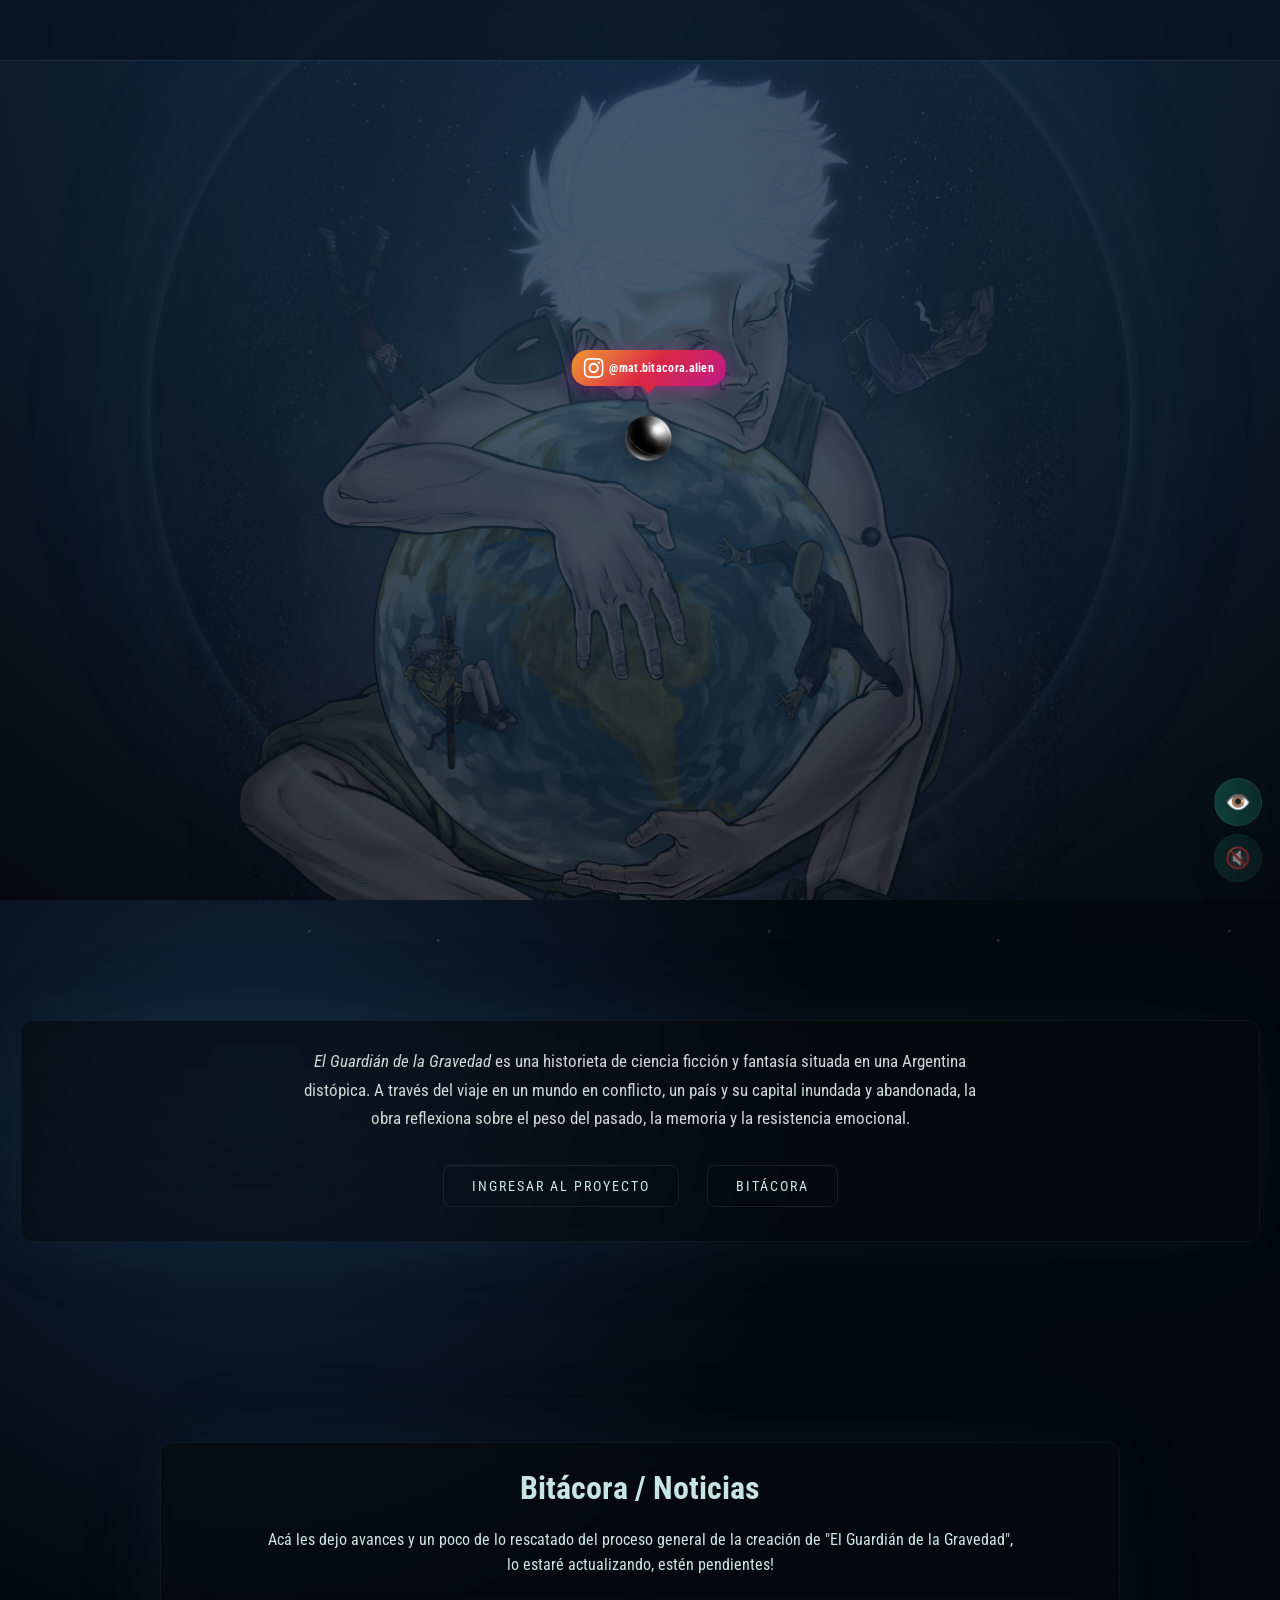
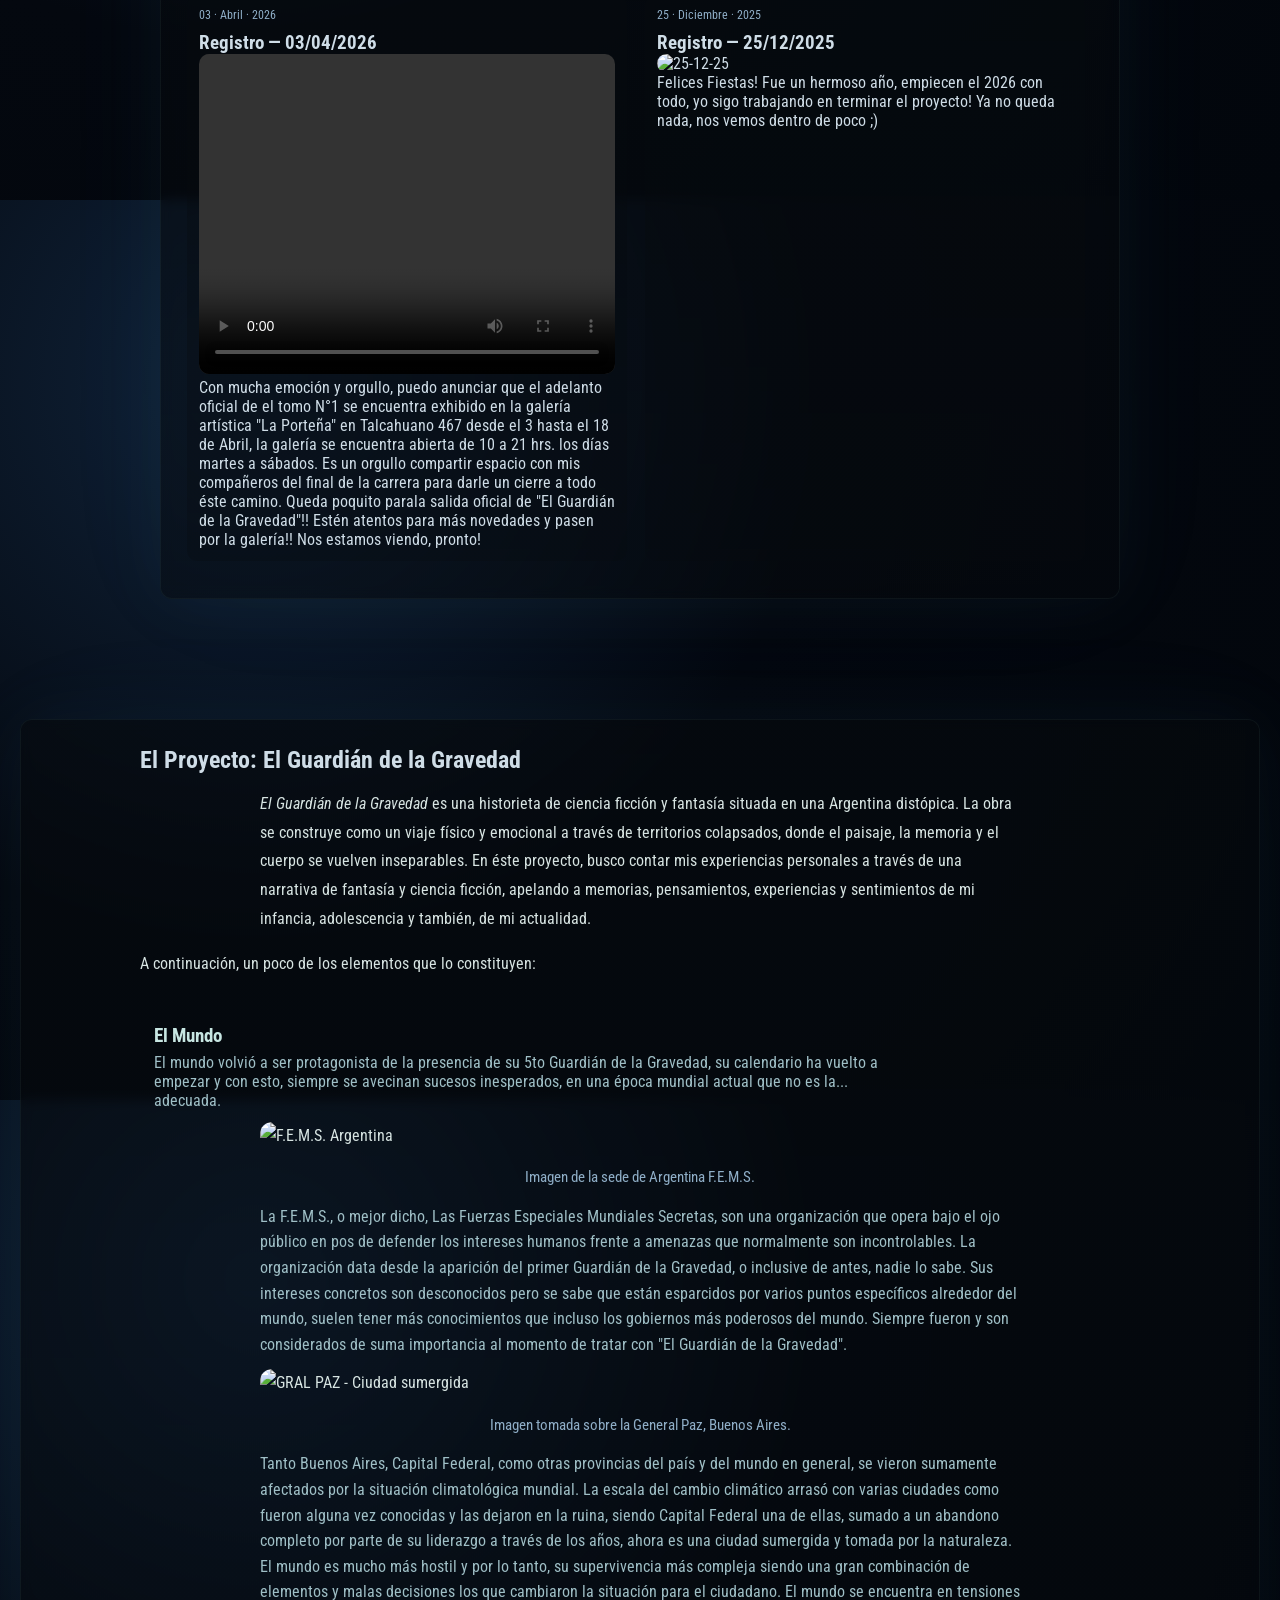
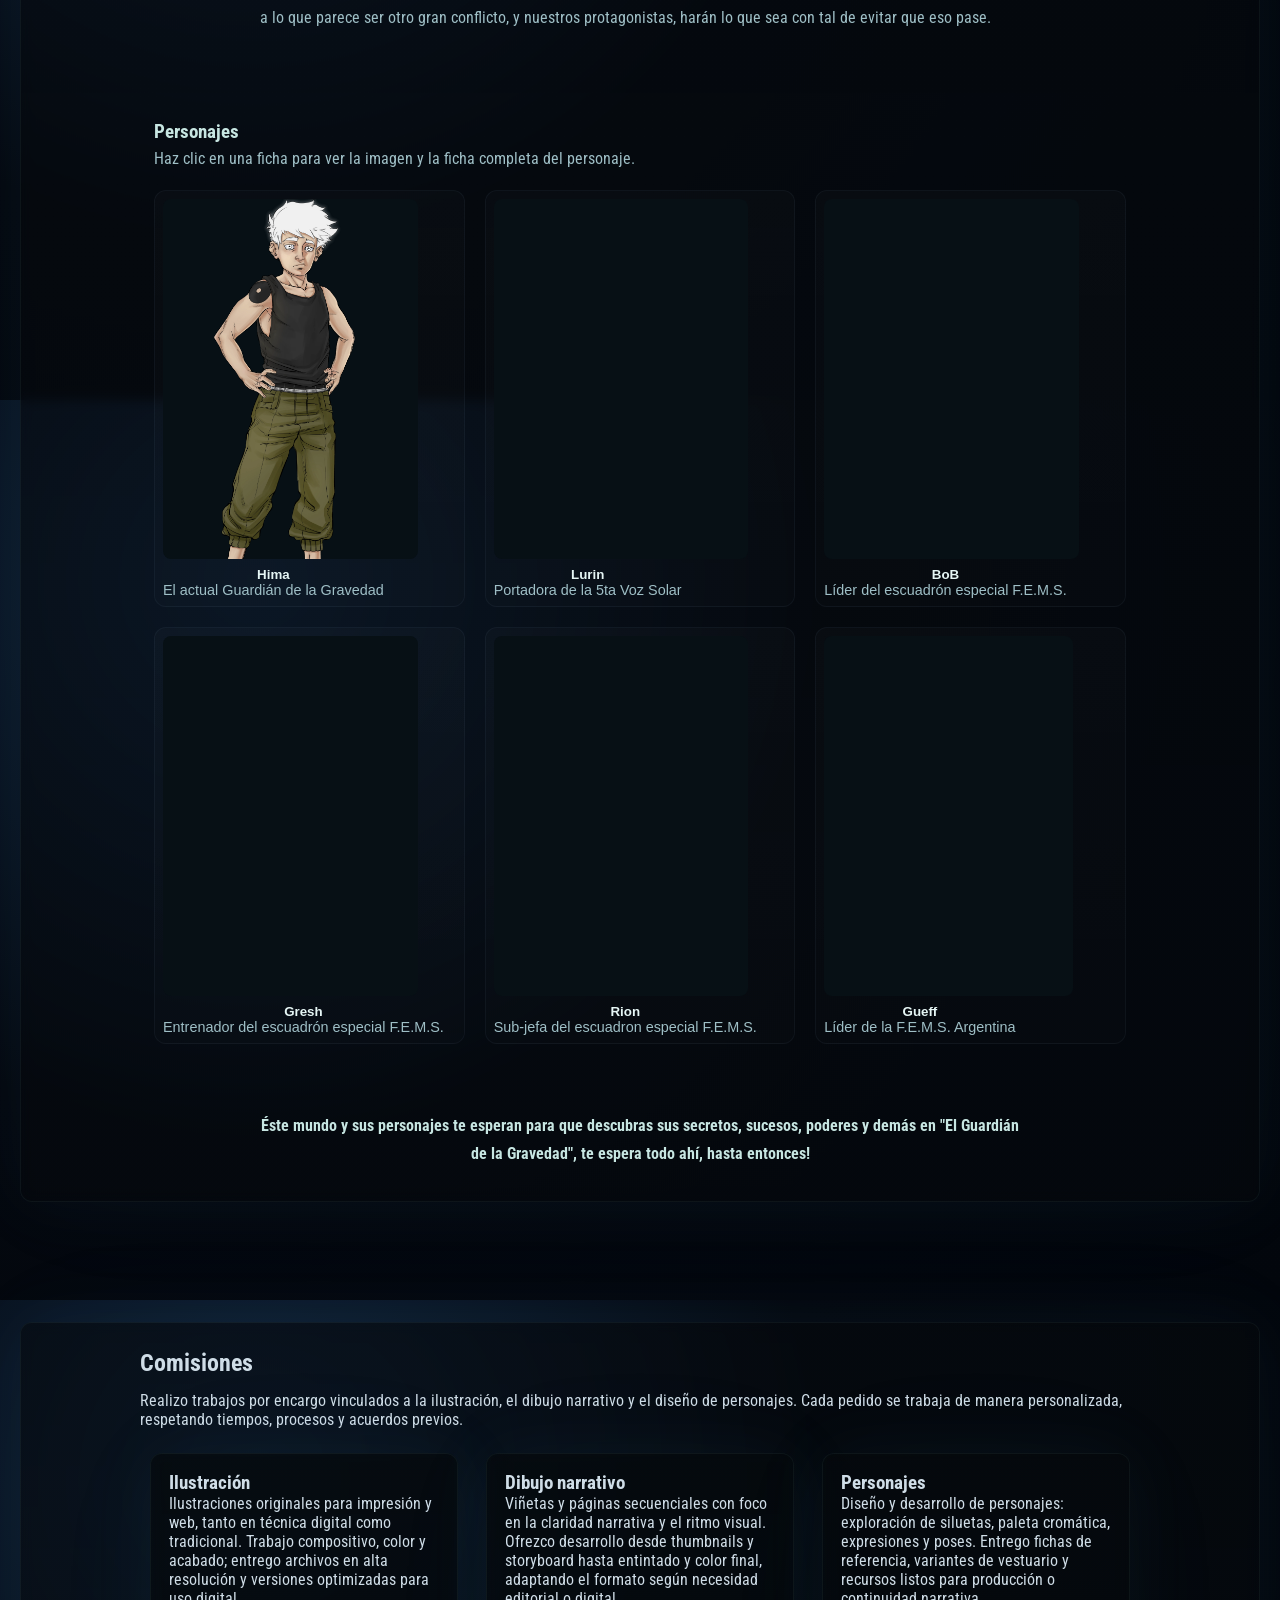
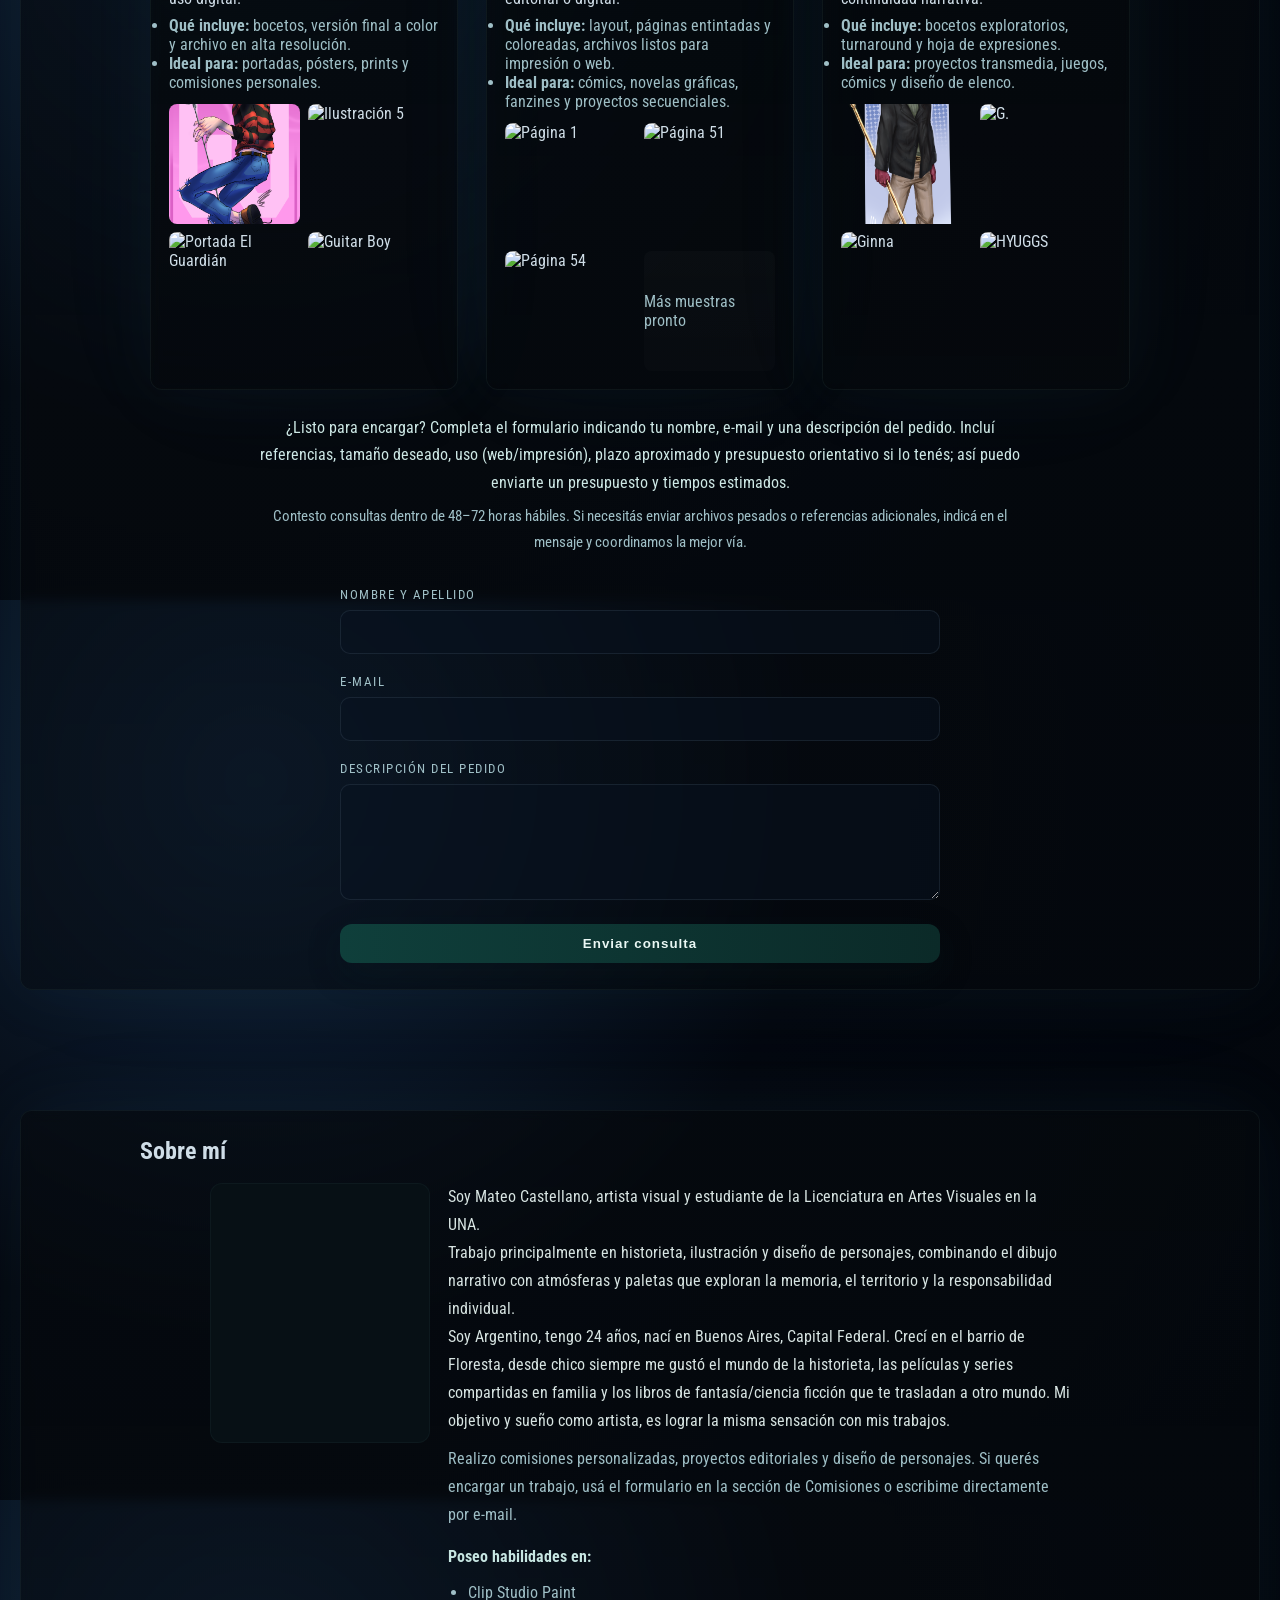
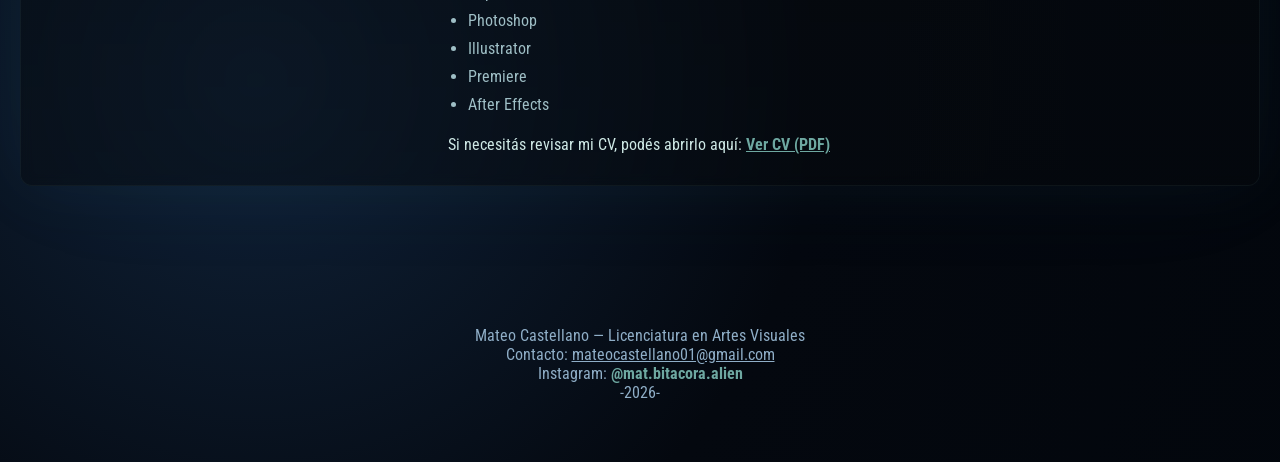
==== index.html @ 4b735c54 "Add files via upload" ====
<!DOCTYPE html>
<html lang="es">
<head>
  <meta charset="utf-8" />
  <meta name="viewport" content="width=device-width,initial-scale=1" />
  <title>El Guardián de la Gravedad</title>
  <meta name="description" content="El Guardián de la Gravedad — historieta y comisiones de Mateo Castellano." />

  <link rel="icon" href="favicon.ico" sizes="any">
  <link rel="apple-touch-icon" href="favicon.ico">

  <link rel="preconnect" href="https://fonts.googleapis.com">
  <link rel="preconnect" href="https://fonts.gstatic.com" crossorigin>
  <link href="https://fonts.googleapis.com/css2?family=Roboto+Condensed:wght@300;400;700&display=swap" rel="stylesheet">

  <!-- Preload hero illustration for faster above-the-fold render -->
  <link rel="preload" as="image" href="Ilustración El Guardian WEB.webp" imagesrcset="Ilustración El Guardian WEB.webp 1x" imagesizes="85vw">

  <style>
    /* RESET */
    *{box-sizing:border-box;margin:0;padding:0}
    html,body{height:100%}
    html{scroll-behavior:smooth}
    body{
      font-family:'Roboto Condensed',sans-serif;
      background:radial-gradient(circle at 20% 20%, #10233a 0%, #04080f 45%, #02060c 100%);
      color:#cfdde7;
      -webkit-font-smoothing:antialiased;
      -moz-osx-font-smoothing:grayscale;
      overflow-x:hidden;
    }

    /* BACKGROUND ILLU */
    body::before{
      content:"";
      position:fixed;inset:0;
      background-image:url("Ilustración El Guardian WEB.webp");
      background-repeat:no-repeat;
      background-position:center;
      background-size:85vw auto;
      opacity:0.18;
      z-index:-1;
      pointer-events:none;
      animation:cosmicBreath 16s ease-in-out infinite;
    }

    body::after{
      content:"";
      position:fixed;inset:-10% -6%;
      z-index:-2;
      pointer-events:none;
      opacity:0.42;
      background-image:
        radial-gradient(circle at 12% 18%, rgba(210,236,255,0.45) 0 1px, transparent 2px),
        radial-gradient(circle at 84% 22%, rgba(184,230,255,0.38) 0 1px, transparent 2px),
        radial-gradient(circle at 66% 72%, rgba(241,247,255,0.32) 0 1px, transparent 2px),
        radial-gradient(circle at 35% 64%, rgba(180,220,255,0.3) 0 1px, transparent 2px),
        radial-gradient(circle at 92% 84%, rgba(240,247,255,0.34) 0 1px, transparent 2px);
      background-size:380px 380px, 460px 460px, 520px 520px, 420px 420px, 560px 560px;
      animation:starDrift 42s linear infinite;
    }

    @keyframes cosmicBreath {
      0%,100% { transform:scale(1) translateY(0); opacity:0.16; filter:brightness(1) saturate(1); }
      50% { transform:scale(1.045) translateY(-1.5vh); opacity:0.21; filter:brightness(1.06) saturate(1.04); }
    }

    @keyframes starDrift {
      0% { transform:translate3d(0,0,0) scale(1); }
      50% { transform:translate3d(-1.5%, -2.5%, 0) scale(1.02); }
      100% { transform:translate3d(-3%, -5%, 0) scale(1.04); }
    }

    /* TOP NAV */
    .top-nav{
      position:fixed;top:0;left:0;width:100%;z-index:1100;
      background:rgba(8,18,32,0.65);backdrop-filter:blur(4px);
      border-bottom:1px solid rgba(110,168,161,0.18);
      transition:transform .25s ease;
    }
    .top-nav.hidden{transform:translateY(-100%)}
    .top-nav ul{list-style:none;display:flex;justify-content:center;gap:34px;padding:16px 18px}
    .top-nav a{
      color:#b8d6e8;text-decoration:none;font-size:.85rem;
      letter-spacing:2px;text-transform:uppercase;display:inline-block;
      padding:6px 4px;position:relative;
    }
    .top-nav a:focus,.top-nav a:hover{color:#e3f4ff;text-shadow:0 0 12px rgba(200,238,255,0.5),0 0 28px rgba(180,228,255,0.28)}
    .top-nav a::after{
      content:'';
      position:absolute;
      bottom:0;left:0;width:0;height:1px;
      background:linear-gradient(90deg,transparent,rgba(200,238,255,0.7),transparent);
      transition:width 320ms cubic-bezier(.22,.9,.29,1);
    }
    .top-nav a:hover::after,.top-nav a:focus::after{width:100%}

    /* HERO */
    /* Use a JS-driven CSS variable for viewport height to avoid mobile/in-app 100vh issues (Instagram WebView, Safari/Chrome UI bars) */
    header{min-height:calc(var(--vh, 1vh) * 100);padding-top:70px;display:flex;align-items:center;justify-content:center;background:radial-gradient(circle at top,#17334f,#06090f);position:relative;overflow:hidden;padding-left:env(safe-area-inset-left);padding-right:env(safe-area-inset-right)}
    /* --- Halo nebulosa central (primer capa difusa) --- */
    header::before{
      content:"";
      position:absolute;
      width:min(90vw, 1060px);
      aspect-ratio:1/1;
      border-radius:50%;
      top:46%;
      left:50%;
      transform:translate(-50%,-50%);
      background:radial-gradient(circle at 50% 50%,
        rgba(180,228,255,0.10) 0%,
        rgba(110,195,245,0.05) 26%,
        rgba(50,100,180,0.02) 50%,
        transparent 70%);
      box-shadow:
        inset 0 0 80px rgba(180,230,255,0.04),
        0 0 140px rgba(140,215,255,0.04),
        0 0 280px rgba(90,170,240,0.02);
      pointer-events:none;
      animation:halospin 40s linear infinite, halopulse 10s ease-in-out infinite;
      z-index:0;
    }
    /* --- Anillo exterior giratorio (segunda capa) --- */
    header::after{
      content:"";
      position:absolute;
      width:min(84vw, 980px);
      aspect-ratio:1/1;
      border-radius:50%;
      top:46%;
      left:50%;
      transform:translate(-50%,-50%);
      background:transparent;
      border:1px solid rgba(195,235,255,0.06);
      box-shadow:
        0 0 16px rgba(185,232,255,0.08),
        0 0 44px rgba(158,218,255,0.04),
        inset 0 0 14px rgba(185,232,255,0.03);
      pointer-events:none;
      animation:ringRotate 26s linear infinite, halopulse 14s 3s ease-in-out infinite;
      z-index:0;
    }
    @keyframes halospin {
      0%   { transform:translate(-50%,-50%) rotate(0deg); }
      100% { transform:translate(-50%,-50%) rotate(360deg); }
    }
    @keyframes halopulse {
      0%,100% { opacity:0.28; }
      50%     { opacity:0.54; }
    }
    @keyframes ringRotate {
      0%   { transform:translate(-50%,-50%) rotate(0deg) scale(1); }
      50%  { transform:translate(-50%,-50%) rotate(-180deg) scale(1.016); }
      100% { transform:translate(-50%,-50%) rotate(-360deg) scale(1); }
    }
    /* Use percent width so the hero image aligns with the header container (fixes in-app WebView width mismatches) */
    .guardian-img{position:absolute;top:56%;left:50%;transform:translate(-50%,-50%);width:85vw;max-width:900px;opacity:.18;z-index:1;pointer-events:none}
    .hero{position:relative;z-index:2;text-align:center;max-width:980px;padding:20px}
    .hero::after{
      content:"";
      position:absolute;
      left:50%;
      top:46%;
      width:min(82vw, 920px);
      height:min(82vw, 920px);
      transform:translate(-50%,-50%);
      border-radius:50%;
      pointer-events:none;
      background:radial-gradient(circle, rgba(199,236,255,0.2) 0%, rgba(90,150,200,0.06) 45%, transparent 72%);
      filter:blur(10px);
      opacity:0;
      transition:opacity 900ms ease;
      z-index:-1;
    }

    h1{font-size:3.8rem;letter-spacing:3px;margin-bottom:14px;color:#c7e6e2;line-height:1;display:inline-block;max-width:90vw;white-space:normal;word-break:normal;overflow-wrap:normal;hyphens:none}
    /* Keep each word intact: make words atomic so breaks occur only between words */
    .hero .word{display:inline-block;white-space:nowrap}
    .tagline{font-size:1.15rem;color:#9bc7c0;margin-bottom:18px;letter-spacing:1.1px}

    /* WIND: more dramatic, slower */
    .wind{opacity:0;transform:translateX(-96px) skewX(-10deg);will-change:transform,opacity}
    @keyframes windIn {
      0%   { opacity:0; transform:translateX(-96px) skewX(-10deg) }
      60%  { opacity:1; transform:translateX(26px) skewX(-3deg) }
      100% { opacity:1; transform:translateX(0) skewX(0deg) }
    }
    .wind.animate{
      animation-name:windIn;
      animation-duration:1200ms; /* slower */
      animation-fill-mode:forwards;
      animation-timing-function:cubic-bezier(.22,.9,.29,1);
    }

    /* per-element delay utility (fallback) */
    .delay-1{animation-delay:0ms}
    .delay-2{animation-delay:600ms}
    .delay-3{animation-delay:800ms}
    .delay-4{animation-delay:1400ms}

    /* Epic entrance: title and subtitle emerge from center with scale and impact */
    h1, .tagline{
      opacity:0;
      transform:scale(0.5);
      transform-origin:center;
      will-change:transform,opacity;
    }
    @keyframes epicEntrance {
      0% { opacity:0; transform:scale(0.4) }
      40% { opacity:1; transform:scale(1.06) }
      65% { opacity:1; transform:scale(0.97) }
      82% { opacity:1; transform:scale(1.02) }
      100% { opacity:1; transform:scale(1) }
    }
    h1.animate, .tagline.animate{
      animation:epicEntrance 1900ms cubic-bezier(.22,.9,.29,1) forwards;
    }
    .tagline.animate{
      animation-delay:600ms;
    }

    /* Glow applied directly to the title via text-shadow and filter */
    h1{
      position:relative;
      transition:text-shadow 800ms cubic-bezier(.22,.9,.29,1), filter 800ms cubic-bezier(.22,.9,.29,1);
    }
    h1.glow{
      opacity:1;
      transform:scale(1);
      text-shadow:
        0 0 14px rgba(159,230,221,0.35),
        0 0 28px rgba(159,230,221,0.20),
        0 0 44px rgba(159,230,221,0.10),
        0 0 78px rgba(189,223,255,0.16);
      filter:drop-shadow(0 3px 12px rgba(159,230,221,0.18));
      animation:divinePulse 7s ease-in-out infinite;
    }
    .tagline.glow{
      opacity:1;
      transform:scale(1);
      animation:taglinePulse 9s 1s ease-in-out infinite;
    }
    @keyframes taglinePulse {
      0%,100%{ color:#9bc7c0; text-shadow:none; }
      50%{ color:#c8eae7; text-shadow:0 0 18px rgba(155,199,192,0.38),0 0 38px rgba(140,196,196,0.20); }
    }

    @keyframes divinePulse {
      0%,100% { text-shadow:0 0 14px rgba(159,230,221,0.30),0 0 28px rgba(159,230,221,0.16),0 0 44px rgba(159,230,221,0.08),0 0 62px rgba(189,223,255,0.08); }
      50% { text-shadow:0 0 18px rgba(198,240,255,0.48),0 0 40px rgba(177,224,255,0.30),0 0 66px rgba(161,210,255,0.18),0 0 96px rgba(182,227,255,0.16); }
    }

    /* Expanding shockwave for title: transparent copy grows and fades */
    h1::after{
      content:attr(data-text);
      position:absolute;inset:0;
      display:flex;align-items:center;justify-content:center;
      font:inherit;color:rgba(159,230,221,0.45);
      pointer-events:none;white-space:pre-wrap;text-align:center;line-height:inherit;
      opacity:0;transform:scale(1);
      z-index:-1;
    }
    @keyframes shockwave{
      0% { opacity:0.5; transform:scale(1); filter:blur(0px) }
      45% { opacity:0.2; transform:scale(1.3); filter:blur(5px) }
      100% { opacity:0; transform:scale(1.7); filter:blur(12px) }
    }
    h1.glow::after{
      animation:shockwave 1500ms cubic-bezier(.22,.9,.29,1) forwards;
    }

    /* Subtitle shockwave */
    .tagline{
      position:relative;
    }
    .tagline::after{
      content:attr(data-text);
      position:absolute;inset:0;
      display:flex;align-items:center;justify-content:center;
      font:inherit;color:rgba(155,199,192,0.35);
      pointer-events:none;white-space:pre-wrap;text-align:center;line-height:inherit;
      opacity:0;transform:scale(1);
      z-index:-1;
    }
    .tagline.glow::after{
      animation:shockwave 1300ms cubic-bezier(.22,.9,.29,1) forwards;
    }

    /* allow forcing a break for the final word in the hero title when needed */
    .break-gravedad{display:inline}

    /* COUNTDOWN */
    .count-wrap{display:flex;align-items:center;justify-content:center;gap:22px;flex-wrap:wrap;margin-top:8px}
    .count-label{font-size:1.05rem;color:#8fbfb7;letter-spacing:1px;text-transform:uppercase}
    .time-group{display:flex;gap:12px;align-items:center}
    .time-unit{display:flex;flex-direction:column;align-items:center;min-width:56px;perspective:900px}
    .time-value{
      display:flex;align-items:center;justify-content:center;
      background:rgba(8,18,32,0.58);border:1px solid rgba(143,174,199,0.14);
      padding:8px 10px;border-radius:8px;font-weight:700;color:#e6f6f5;font-variant-numeric:tabular-nums;
      width:3ch;text-align:center;line-height:1;
      transition:transform 760ms cubic-bezier(.25,.8,.25,1),opacity 520ms ease;
      backface-visibility:hidden;transform-style:preserve-3d;
      box-shadow:0 0 0 rgba(176,225,255,0);
    }
    .divine-active .count-wrap{filter:drop-shadow(0 0 14px rgba(166,220,255,0.22));}
    .divine-active .hero::after{opacity:1;}
    .divine-active .time-value{animation:timeAura 5.6s ease-in-out infinite;}
    @keyframes timeAura {
      0%,100% { box-shadow:0 0 0 rgba(176,225,255,0), 0 0 0 rgba(176,225,255,0); border-color:rgba(143,174,199,0.14); }
      50% { box-shadow:0 0 10px rgba(176,225,255,0.24), 0 0 20px rgba(176,225,255,0.12); border-color:rgba(168,210,234,0.42); }
    }
    .time-label{font-size:.72rem;color:#9fbfc6;margin-top:6px;letter-spacing:1px}
    .time-value.is-flipping{transform:rotateX(-18deg);opacity:.88}

    /* PANELS/SECTIONS */
    .panel{background:linear-gradient(180deg,rgba(6,10,14,0.56),rgba(6,10,14,0.44));border:1px solid rgba(110,168,161,0.08);padding:26px;border-radius:12px;backdrop-filter:blur(6px)}
    .panel-inner{max-width:1000px;margin:0 auto}
    .comisiones-titulo{margin-bottom:14px}
    .sobre-mi-titulo{margin-bottom:18px}
    /* Sobre mí: grid layout and avatar */
    .sobre-mi-grid{display:grid;grid-template-columns:220px 1fr;gap:18px;align-items:start}
    .sobre-mi-avatar{width:100%;height:100%;max-height:260px;object-fit:cover;border-radius:12px;border:1px solid rgba(110,168,161,0.06);background:#071015}
    @media (max-width:820px){.sobre-mi-grid{grid-template-columns:1fr;gap:12px}}
    section.lead{padding:120px 20px;text-align:center}
    .descripcion{max-width:700px;margin:0 auto;font-size:1.05rem;line-height:1.7;color:#cdd9d7}

    /* FORM (darker send button) */
    .formulario-comisiones{max-width:600px;margin:32px auto 0;text-align:left}
    .campo{margin-bottom:20px}
    .campo label{display:block;font-size:.8rem;letter-spacing:1.5px;text-transform:uppercase;color:#9fbfc6;margin-bottom:8px}
    .campo input,.campo textarea{
      width:100%;padding:12px 14px;background:rgba(8,18,32,0.5);border:1px solid rgba(143,174,199,0.12);color:#e6f6f5;font-size:1rem;border-radius:10px;outline:none;transition:box-shadow 180ms,border-color 180ms,transform 120ms;
    }
    .campo input::placeholder,.campo textarea::placeholder{color:rgba(231,245,246,0.32)}
    .campo input:focus,.campo textarea:focus{border-color:rgba(110,168,161,0.9);box-shadow:0 8px 26px rgba(20,80,72,0.06);transform:translateY(-1px)}

    .formulario-comisiones .btn{
      display:block;margin:18px 0 0;padding:12px 18px;width:100%;
      background:linear-gradient(90deg,#0f3f3b 0%,#0b2a28 100%);color:#eaf7f4;border:none;border-radius:12px;font-weight:700;letter-spacing:1px;
      box-shadow:0 12px 36px rgba(8,36,34,0.2);transition:transform 160ms ease,box-shadow 160ms ease,filter 160ms ease;
    }
    .formulario-comisiones .btn:hover,.formulario-comisiones .btn:focus{transform:translateY(-4px);box-shadow:0 18px 44px rgba(6,36,34,0.28);filter:brightness(1.04)}

    /* HERO ACTIONS: removed duplicate hero buttons; top-nav handles navigation */
    .acciones{margin-top:24px;display:flex;gap:12px;justify-content:center}
    .btn.secondary{display:inline-block;padding:12px 28px;margin:8px;border:1px solid rgba(110,168,161,0.14);color:#c7e6e2;text-decoration:none;text-transform:uppercase;font-size:.85rem;letter-spacing:2px;background:transparent;border-radius:8px;transition:transform 160ms,background 200ms}
    .btn.secondary:hover,.btn.secondary:focus{transform:translateY(-3px);background:rgba(110,168,161,0.08)}

    /* REVEAL for sections */
    .reveal{opacity:0;transform:translateY(12px);transition:opacity 600ms ease,transform 600ms ease}
    .reveal.is-visible{opacity:1;transform:none}
    .reveal.is-visible .panel{box-shadow:0 0 70px rgba(100,195,225,0.05),0 0 140px rgba(80,165,210,0.03);transition:box-shadow 1400ms ease}

    .visually-hidden{position:absolute;left:-9999px;width:1px;height:1px;overflow:hidden}
    .bitacora{padding:80px 20px;max-width:1000px;margin:0 auto}
    .bitacora-titulo{text-align:center;font-size:2rem;color:#c7e6e2;margin-bottom:20px}
    .entrada{max-width:680px;margin:0 auto 30px;border-left:1px solid rgba(143,174,199,0.14);padding-left:20px}
    .fecha{display:block;font-size:.75rem;color:#8faec7;margin-bottom:10px}

    /* Scrollable, compact layout for bitácora entries */
    .bitacora-list{max-height:64vh;overflow:auto;padding-right:8px;display:grid;gap:18px}
    @media (min-width:900px){ .bitacora-list{grid-template-columns:1fr 1fr} }
    .bitacora-list .entrada{max-width:none;margin:0;padding:12px;border-left:none;border-radius:10px;background:linear-gradient(180deg,rgba(6,10,14,0.36),rgba(6,10,14,0.28));}
    .bitacora-list video,.bitacora-list img{width:100%;height:220px;object-fit:cover;border-radius:10px}
    @media (min-width:900px){ .bitacora-list video,.bitacora-list img{height:260px} }
    @media (min-width:1200px){ .bitacora-list video,.bitacora-list img{height:320px} }

    @media (max-width:768px){
      /* Increase title on small screens so it fits visually in problematic WebViews */
      /* Use viewport width units on mobile so the title scales with screen width */
      h1{font-size:10.5vw;letter-spacing:1.0px;line-height:1.02;word-break:normal;overflow-wrap:normal;hyphens:none;display:inline-block;max-width:94vw}
      .guardian-img{width:560px;top:42%}
      .tagline{font-size:clamp(0.95rem, 3.6vw, 1.6rem);word-break:normal;overflow-wrap:normal;hyphens:none;display:inline-block;max-width:92vw;white-space:normal}
      /* When opened inside Instagram's in-app browser, increase subtitle by 2px total */
      html.is-instagram .tagline{font-size:calc(.95rem + 2px) !important}
      /* For Instagram only: force "GRAVEDAD" to a new line */
      html.is-instagram .break-gravedad{display:block;margin-top:6px}
      /* Increase main title slightly in Instagram WebView (still using vw) */
      html.is-instagram h1{font-size:calc(10vw + 1px) !important}
      .tagline-line{display:block;margin-bottom:8px}
      .tagline-line:last-child{margin-bottom:0}
      .time-unit{min-width:48px}
      .time-value{padding:6px 8px}
      .top-nav ul{gap:12px;padding:12px 8px}
      .panel{padding:18px}
      .acciones{flex-direction:column}
      /* Mobile hero spacing fix: avoid title/subtitle overlapping or sitting too close to the counter */
      h1{margin-bottom:10px}
      .tagline{margin-bottom:10px}
      .count-wrap{margin-top:10px}
      /* No extra fallback — use the larger size so the title displays prominently */

      /* ── MOBILE PERFORMANCE OVERRIDES ── */
      /* Kill body::after starDrift (5 radial-gradients animados = muy caro) */
      body::after{display:none}
      /* Kill outer ring (ringRotate en GPU pero innecesario en mobile pequeño) */
      header::after{display:none}
      /* Simplificar nebulosa: sin box-shadow compuesto */
      header::before{
        background:radial-gradient(circle at 50% 50%,rgba(180,228,255,0.06) 0%,transparent 60%);
        box-shadow:none;
        animation:halospin 80s linear infinite;
      }
      /* Quitar blur glow del hero (blur() no es composited en mobile) */
      .hero::after{display:none}
      /* Reducir backdrop-filter en panels (costoso en Android) */
      .panel{backdrop-filter:blur(2px)}
      .top-nav{backdrop-filter:blur(2px)}
      /* Promover guardian-img a capa GPU */
      .guardian-img{will-change:transform}
      /* Aliviar divine-active: quitar filter en count-wrap y hero-after */
      .divine-active .count-wrap{filter:none}
      /* Ralentizar orbitBreath para reducir frecuencia de compositing */
      .divine-active .guardian-img{animation:orbitBreath 22s ease-in-out infinite}

      /* ── MOBILE PERFORMANCE 2º PASADA ── */
      /* Quitar backdrop-filter por completo (incluso 2px es caro en Android) */
      .panel{backdrop-filter:none}
      .top-nav{backdrop-filter:none}
      /* Kill shockwaves: usan filter:blur() en sus keyframes */
      h1::after,.tagline::after{content:none}
      /* Quitar drop-shadow del título (filter en texto = repaint) */
      h1.glow{filter:none}
      /* Eliminar contextos 3D del contador (crean stacking layers extra) */
      .time-unit{perspective:none}
      .time-value{transform-style:flat;backface-visibility:visible}
      /* Sin transición de box-shadow en panels (no composited) */
      .reveal.is-visible .panel{box-shadow:none;transition:none}
      /* Fondo plano en body (radial-gradient se repinta al resize) */
      body{background:#02060c}
      /* Contener repaint del header */
      header{contain:layout paint}
      /* Duración reducida de la animación intro */
      .guardian-img.img-epic{animation-duration:6200ms}
      body.bg-epic::before{animation-duration:6200ms}
      /* Duración reducida de la entrada del hero */
      h1.animate,.tagline.animate{animation-duration:1400ms}
      /* will-change en estrellas fugaces */
      .sstar{will-change:transform;box-shadow:none}
      /* Deferred rendering en secciones fuera de pantalla (Chrome 85+ / Safari 15.4+) */
      #bitacora,#proyecto,#comisiones,#sobre-mi{
        content-visibility:auto;
        contain-intrinsic-size:0 480px;
      }
    }

    /* EPIC BACKGROUND ANIMATION (applies to body::before when activated) */
    @keyframes epicBg {
      0%   { transform:translateY(0) scale(.55);          opacity:0;    filter:brightness(.2) saturate(0); }
      10%  { transform:translateY(2vh) scale(.65);         opacity:0.02; filter:brightness(.3) saturate(0); }
      28%  { transform:translateY(-5vh) scale(1.14);       opacity:0.30; filter:brightness(1.3) saturate(1.1); }
      40%  { transform:translateY(-6vh) scale(1.08);       opacity:0.22; filter:brightness(1.1) saturate(1.0); }
      65%  { transform:translateY(-4vh) scale(1.04);       opacity:0.19; filter:brightness(1.02) saturate(1); }
      100% { transform:translateY(0) scale(1) rotate(0deg);opacity:0.18; filter:brightness(1) saturate(.98); }
    }
    body.bg-epic::before{
      animation-name:epicBg;
      animation-duration:8800ms;
      animation-timing-function:cubic-bezier(.22,.9,.29,1);
      animation-fill-mode:forwards;
      animation-iteration-count:1;
      will-change:transform,opacity,filter;
    }

    /* New epic animation for the guardian image — 8-phase cinematic reveal */
    @keyframes epicImg {
      0%   { transform:translate(-50%,-50%) translateY(18vh) scale(.28) rotate(1.2deg);   opacity:0;    filter:brightness(.2) saturate(0) blur(20px); }
      10%  { transform:translate(-50%,-50%) translateY(12vh) scale(.52) rotate(0.8deg);   opacity:0.04; filter:brightness(.5) saturate(.2) blur(8px); }
      22%  { transform:translate(-50%,-50%) translateY(-1vh) scale(1.10) rotate(-0.2deg); opacity:0.20; filter:brightness(1.0) saturate(.8); }
      28%  { transform:translate(-50%,-50%) translateY(-4vh) scale(1.22) rotate(-0.5deg); opacity:0.46; filter:brightness(1.55) saturate(1.3); }
      40%  { transform:translate(-50%,-50%) translateY(-5vh) scale(1.10) rotate(-0.7deg); opacity:0.34; filter:brightness(1.18) saturate(1.1); }
      60%  { transform:translate(-50%,-50%) translateY(-4.5vh) scale(1.05) rotate(-0.6deg); opacity:0.24; filter:brightness(1.06) saturate(1.04); }
      80%  { transform:translate(-50%,-50%) translateY(-1.5vh) scale(1.02) rotate(-0.2deg); opacity:0.20; filter:brightness(1.02) saturate(1.01); }
      100% { transform:translate(-50%,-50%) translateY(0) scale(1) rotate(0deg);           opacity:0.18; filter:brightness(1) saturate(.98); }
    }

    /* Apply epic image animation when .img-epic is present */
    .guardian-img.img-epic{
      animation-name:epicImg;
      animation-duration:8800ms;
      animation-timing-function:cubic-bezier(.22,.9,.29,1);
      animation-fill-mode:forwards;
      animation-iteration-count:1;
      will-change:transform,opacity,filter;
    }

    .divine-active .guardian-img{
      animation:orbitBreath 12s ease-in-out infinite;
    }
    @keyframes orbitBreath {
      0%,100% { transform:translate(-50%,-50%) scale(1) rotate(0deg); filter:brightness(1) saturate(1); }
      50% { transform:translate(-50%,-50%) scale(1.03) rotate(-0.35deg); filter:brightness(1.08) saturate(1.06); }
    }

    /* Reset / control button */
    .bg-reset-btn{
      position:fixed;right:18px;bottom:18px;z-index:1200;border-radius:12px;padding:10px 14px;background:linear-gradient(90deg,#0f3f3b,#0b2a28);color:#eaf7f4;border:1px solid rgba(110,168,161,0.12);box-shadow:0 10px 30px rgba(6,36,34,0.22);cursor:pointer;font-weight:700;font-size:.9rem;backdrop-filter:blur(4px);
      opacity:0;
      visibility:hidden;
      transition:opacity 420ms ease,visibility 420ms ease,transform 160ms ease;
    }
    .bg-reset-btn.show{
      opacity:1;
      visibility:visible;
    }
    .bg-reset-btn:hover{transform:translateY(-2px)}
    .bg-reset-btn:active{transform:translateY(1px)}

    /* Mute button */
    .mute-btn{
      position:fixed;right:18px;bottom:18px;z-index:1200;border-radius:50%;width:48px;height:48px;background:linear-gradient(90deg,#0f3f3b,#0b2a28);color:#eaf7f4;border:1px solid rgba(110,168,161,0.12);box-shadow:0 10px 30px rgba(6,36,34,0.22);cursor:pointer;backdrop-filter:blur(4px);display:flex;align-items:center;justify-content:center;font-size:1.3rem;
      opacity:1;
      visibility:visible;
      transition:bottom 420ms ease,transform 160ms ease;
    }
    .mute-btn.moved-up{
      bottom:80px;
    }
    .mute-btn:hover{transform:translateY(-2px) scale(1.05)}
    .mute-btn:active{transform:translateY(1px)}
    .mute-btn.muted{opacity:0.5}

    /* Botón toggle flotante */
    .float-toggle-btn{
      position:fixed;right:18px;bottom:74px;z-index:1200;border-radius:50%;width:48px;height:48px;background:linear-gradient(90deg,#0f3f3b,#0b2a28);color:#eaf7f4;border:1px solid rgba(110,168,161,0.12);box-shadow:0 10px 30px rgba(6,36,34,0.22);cursor:pointer;backdrop-filter:blur(4px);display:flex;align-items:center;justify-content:center;font-size:1.3rem;
      opacity:1;
      visibility:visible;
      transition:bottom 420ms ease,transform 160ms ease;
    }
    .float-toggle-btn:hover{transform:translateY(-2px) scale(1.05)}
    .float-toggle-btn:active{transform:translateY(1px)}
    .float-toggle-btn.disabled{opacity:0.5}
    .float-toggle-btn.moved-up{bottom:136px}

    /* Enlace flotante Instagram - intermitente y móvil */
    .ig-float{
      position:fixed;
      left:50px;
      top:50%;
      z-index:1200;
      cursor:pointer;
      text-decoration:none;
      opacity:0;
      visibility:hidden;
      transform:scale(0.8);
      transition:left 6s cubic-bezier(.25,.1,.25,1), top 6s cubic-bezier(.25,.1,.25,1), opacity 600ms ease, visibility 600ms ease, transform 300ms cubic-bezier(.22,.9,.29,1);
    }
    .ig-float.visible{
      opacity:1;
      visibility:visible;
      transform:scale(1);
    }
    .ig-float:hover{
      transform:scale(1.08);
    }
    .ig-float-img{
      width:80px;
      height:80px;
      object-fit:contain;
      filter:drop-shadow(0 4px 12px rgba(0,0,0,0.4));
      animation:orbeFloat 4s ease-in-out infinite;
    }
    @keyframes orbeFloat{
      0%,100%{transform:translateY(0) rotate(0deg)}
      50%{transform:translateY(-10px) rotate(3deg)}
    }
    /* Globo de texto con logo Instagram */
    .ig-bubble{
      position:absolute;
      top:-48px;
      left:50%;
      transform:translateX(-50%) scale(0.8);
      background:linear-gradient(135deg,#f09433,#e6683c,#dc2743,#cc2366,#bc1888);
      padding:8px 12px;
      border-radius:16px;
      display:flex;
      align-items:center;
      gap:6px;
      box-shadow:0 4px 16px rgba(188,24,136,0.5);
      opacity:0;
      transition:opacity 300ms ease, transform 300ms ease;
      white-space:nowrap;
    }
    .ig-bubble::after{
      content:'';
      position:absolute;
      bottom:-8px;
      left:50%;
      transform:translateX(-50%);
      border-left:8px solid transparent;
      border-right:8px solid transparent;
      border-top:10px solid #dc2743;
    }
    .ig-float:hover .ig-bubble,
    .ig-float.visible .ig-bubble{
      opacity:1;
      transform:translateX(-50%) scale(1);
      animation:bubblePulse 2s ease-in-out infinite;
    }
    @keyframes bubblePulse{
      0%,100%{transform:translateX(-50%) scale(1)}
      50%{transform:translateX(-50%) scale(1.05)}
    }
    .ig-bubble-icon{
      width:20px;
      height:20px;
      fill:#fff;
    }
    .ig-bubble-text{
      color:#fff;
      font-size:12px;
      font-weight:700;
      letter-spacing:0.3px;
    }

    /* --- Character grid + modal styles --- */
    .characters-section{padding:28px 14px 44px}
    .characters-grid{display:grid;grid-template-columns:repeat(auto-fit,minmax(260px,1fr));gap:20px;max-width:980px;margin:22px auto 6px}
    .char-card{background:linear-gradient(180deg,rgba(255,255,255,0.02),rgba(255,255,255,0.01));border:1px solid rgba(143,174,199,0.06);padding:8px;border-radius:12px;display:flex;flex-direction:column;gap:8px;cursor:pointer;transition:transform 220ms cubic-bezier(.22,.9,.29,1),box-shadow 220ms;overflow:hidden}
    .char-card:focus,.char-card:hover{transform:translateY(-6px);box-shadow:0 18px 36px rgba(6,36,34,0.22)}
    .thumb-wrap{position:relative;border-radius:8px;overflow:hidden}
      .char-thumb{width:100%;height:360px;object-fit:cover;object-position:top center;background:#071015;transition:transform 320ms cubic-bezier(.22,.9,.29,1);display:block;transform-origin:top center;transform:scale(1.25) translateY(-8%);}
      .char-card:hover .char-thumb,.char-card:focus .char-thumb{transform:scale(1.42) translateY(-12%);}
      /* Shift top further for specific thumb (e.g. BOB.webp / mariner) */
        .char-thumb.shift-top{transform:scale(1.28) translateY(-6%);} /* lowered further */
        .char-card:hover .char-thumb.shift-top,.char-card:focus .char-thumb.shift-top{transform:scale(1.44) translateY(-10%);} /* hover adjusted */
    .char-overlay{position:absolute;left:10px;top:10px;padding:6px 10px;border-radius:8px;background:linear-gradient(90deg,rgba(0,0,0,0.55),rgba(6,10,14,0.45));color:#e6f6f5;font-weight:700;letter-spacing:0.6px;opacity:0;transform:translateY(-6px);transition:opacity 260ms,transform 260ms}
    .char-card:hover .char-overlay,.char-card:focus .char-overlay{opacity:1;transform:none}
    .char-meta{display:flex;justify-content:center;align-items:center;text-align:center}
    .char-name{font-weight:700;color:#e6f6f5;display:block;width:100%;text-align:center}
    .char-role{font-size:.9rem;color:#9fbfc6;display:block;width:100%;text-align:center}

    /* Modal */
    .char-modal{position:fixed;inset:0;background:rgba(2,6,10,0.7);backdrop-filter:blur(6px);opacity:0;visibility:hidden;transition:opacity 320ms cubic-bezier(.22,.9,.29,1),visibility 320ms;z-index:1200}
    .char-modal.open{opacity:1;visibility:visible}
    /* Center modal-inner in the viewport regardless of internal column heights */
    .char-modal .modal-inner{position:fixed;top:50%;left:50%;transform:translate(-50%,-50%) scale(.98);background:linear-gradient(180deg,rgba(6,10,14,0.9),rgba(6,10,14,0.98));border-radius:14px;max-width:980px;width:calc(100% - 40px);max-height:92vh;overflow:auto;border:1px solid rgba(110,168,161,0.06);box-shadow:0 30px 80px rgba(2,6,10,0.6);opacity:0;transition:transform 420ms cubic-bezier(.22,.9,.29,1),opacity 420ms;z-index:1210}
    .char-modal.open .modal-inner{transform:translate(-50%,-50%) scale(1);opacity:1}
    .modal-grid{display:grid;grid-template-columns:1fr 360px;gap:18px}
    .modal-image{width:100%;height:100%;max-height:70vh;object-fit:contain;border-radius:10px;background:#071015}
    .modal-image-wrap{overflow:auto;max-height:70vh}
    .modal-image{transition:transform 260ms cubic-bezier(.22,.9,.29,1);transform-origin:top center}
    .modal-image.zoom-level-1{transform:scale(1.6);cursor:zoom-out}
    .modal-image.zoom-level-2{transform:scale(2.4);cursor:zoom-out}
    .modal-side{padding:18px;display:flex;flex-direction:column;gap:12px}
    .modal-side h3{margin:0;color:#e6f6f5}
    .modal-side .meta{color:#9fbfc6;font-size:.95rem}
    .modal-side p{color:#cfe9e6;line-height:1.6}
    .modal-actions{display:flex;gap:8px;margin-top:8px}
    .modal-close{margin-left:auto;padding:8px 12px;border-radius:10px;border:1px solid rgba(143,174,199,0.06);background:transparent;color:#e6f6f5;cursor:pointer}
    .modal-nav-btn{padding:8px 12px;border-radius:10px;border:none;background:#0f3f3b;color:#eaf7f4;cursor:pointer}

    @media (max-width:820px){
      .modal-grid{grid-template-columns:1fr;}
      .modal-side{max-height:40vh;overflow:auto}
      .char-thumb{height:180px}
    }

    /* Inline modal (confined to panels) */
    .comision-panel{position:relative}
    .com-gallery img{transition:transform 300ms cubic-bezier(.22,.9,.29,1),box-shadow 260ms;will-change:transform;}
    .com-gallery img:hover,.com-gallery img:focus{transform:scale(1.04);box-shadow:0 10px 30px rgba(2,6,10,0.45)}

    /* Micro animation: thumbnails enter with a subtle stagger */
    .com-gallery img{opacity:0;transform:translateY(10px) scale(.995)}
    .com-gallery.show img{opacity:1;transform:none}

    .inline-modal-overlay{position:absolute;inset:0;background:rgba(2,6,10,0.72);backdrop-filter:blur(4px);display:flex;align-items:center;justify-content:center;z-index:1200;opacity:0;transform:translateY(6px);transition:opacity 320ms cubic-bezier(.22,.9,.29,1),transform 320ms}
    .inline-modal-overlay.open{opacity:1;transform:none}
    .inline-modal-inner{background:linear-gradient(180deg,rgba(6,10,14,0.95),rgba(6,10,14,0.98));border-radius:12px;max-width:840px;width:calc(100% - 36px);padding:12px;border:1px solid rgba(110,168,161,0.06);box-shadow:0 20px 60px rgba(2,6,10,0.6);display:flex;gap:12px;align-items:flex-start;opacity:0;transform:translateY(12px) scale(.98);transition:opacity 360ms cubic-bezier(.22,.9,.29,1),transform 360ms}
    .inline-modal-overlay.open .inline-modal-inner{opacity:1;transform:none}
    .inline-modal-image{max-height:60vh;width:100%;object-fit:contain;border-radius:8px;background:#071015}
    /* JS creates elements with class `inline-modal-media` — ensure they share the same constraints */
    .inline-modal-media{max-height:60vh;width:100%;object-fit:contain;border-radius:8px;background:#071015}
    .inline-modal-close{position:absolute;top:10px;right:12px;padding:6px 10px;border-radius:8px;border:1px solid rgba(143,174,199,0.06);background:transparent;color:#e6f6f5;cursor:pointer;z-index:1220}

    /* Fullscreen viewer */
    .fullscreen-overlay{position:fixed;inset:0;background:rgba(2,6,10,0.92);display:flex;align-items:center;justify-content:center;z-index:1300;opacity:0;transition:opacity 320ms cubic-bezier(.22,.9,.29,1)}
    .fullscreen-overlay.open{opacity:1}
    .fullscreen-inner{position:relative;max-width:96vw;max-height:96vh}
    .fullscreen-image{max-width:96vw;max-height:96vh;object-fit:contain;border-radius:8px;cursor:zoom-in;transition:transform 320ms cubic-bezier(.22,.9,.29,1),opacity 260ms;opacity:0;transform:scale(.98)}
    .fullscreen-overlay.open .fullscreen-image{opacity:1;transform:none}
    .fullscreen-image.zoomed{transform:scale(1.6);cursor:zoom-out}
    .fullscreen-close{position:absolute;top:-8px;right:-8px;padding:8px 12px;border-radius:10px;border:1px solid rgba(143,174,199,0.06);background:transparent;color:#e6f6f5;cursor:pointer;z-index:1310}

    /* ===== INTRO CINEMATIC SYSTEM ===== */
    #intro-veil{
      position:fixed;inset:0;z-index:20;pointer-events:none;
      background:#000;
      animation:introVeil 8800ms cubic-bezier(.4,0,.2,1) forwards;
    }
    @keyframes introVeil{
      0%  { opacity:1; }
      20% { opacity:0.98; }
      27% { opacity:0.72; }
      28% { opacity:0.04; }
      45% { opacity:0; }
     100% { opacity:0; }
    }
    #intro-burst{
      position:fixed;inset:0;z-index:18;pointer-events:none;
      background:radial-gradient(circle at 50% 50%,
        rgba(255,255,255,0.52) 0%,
        rgba(210,248,255,0.36) 5%,
        rgba(165,230,255,0.24) 14%,
        rgba(100,200,250,0.14) 28%,
        rgba(50,140,210,0.06) 46%,
        transparent 65%);
      opacity:0;
      animation:introBurst 8800ms cubic-bezier(.22,.9,.29,1) forwards;
    }
    @keyframes introBurst{
      0%  { opacity:0; transform:scale(.55); }
      22% { opacity:0; transform:scale(.7); }
      28% { opacity:0.52; transform:scale(1.08); }
      36% { opacity:0.28; transform:scale(1.03); }
      55% { opacity:0;    transform:scale(1); }
     100% { opacity:0; }
    }
    #intro-rays{
      position:fixed;
      top:50%;left:50%;
      width:220vmax;height:220vmax;
      transform:translate(-50%,-50%) rotate(0deg);
      z-index:17;pointer-events:none;
      background:conic-gradient(from 0deg at 50% 50%,
        transparent 0deg,
        rgba(198,242,255,0.11) 3deg, transparent 9deg,
        rgba(185,236,255,0.08) 16deg, transparent 24deg,
        rgba(200,244,255,0.10) 33deg, transparent 41deg,
        rgba(180,232,255,0.07) 50deg, transparent 60deg,
        rgba(195,240,255,0.09) 70deg, transparent 82deg,
        rgba(175,228,255,0.07) 94deg, transparent 107deg,
        rgba(200,242,255,0.09) 120deg, transparent 134deg,
        rgba(182,234,255,0.07) 148deg, transparent 163deg,
        rgba(196,240,255,0.09) 178deg, transparent 194deg,
        rgba(178,230,255,0.07) 210deg, transparent 226deg,
        rgba(195,238,255,0.08) 242deg, transparent 258deg,
        rgba(182,232,255,0.07) 274deg, transparent 290deg,
        rgba(198,242,255,0.09) 306deg, transparent 322deg,
        rgba(178,230,255,0.07) 338deg, transparent 354deg,
        transparent 360deg);
      opacity:0;
      animation:introRays 8800ms cubic-bezier(.22,.9,.29,1) forwards;
    }
    @keyframes introRays{
      0%  { opacity:0;    transform:translate(-50%,-50%) rotate(-10deg) scale(.85); }
      22% { opacity:0;    transform:translate(-50%,-50%) rotate(-5deg) scale(.9); }
      28% { opacity:0.52; transform:translate(-50%,-50%) rotate(8deg) scale(1.04); }
      38% { opacity:0.26; transform:translate(-50%,-50%) rotate(22deg) scale(1.02); }
      56% { opacity:0;    transform:translate(-50%,-50%) rotate(44deg) scale(1); }
     100% { opacity:0;    transform:translate(-50%,-50%) rotate(72deg); }
    }

    /* ===== SHOOTING STARS ===== */
    .sstar{
      position:fixed;
      pointer-events:none;
      z-index:0;
      height:1.5px;
      width:6px;
      border-radius:2px;
      background:linear-gradient(90deg,transparent,rgba(238,250,255,0.96) 55%,rgba(255,255,255,0.5));
      box-shadow:0 0 7px 1px rgba(205,240,255,0.55);
      animation:shootStar var(--dur,2.6s) var(--del,0s) linear forwards;
      transform-origin:left center;
      top:var(--y,15%);
      left:-10px;
      opacity:0;
    }
    @keyframes shootStar{
      0%  { transform:rotate(var(--ang,14deg)) translate(0,0)     scaleX(1);  opacity:0; }
      4%  { transform:rotate(var(--ang,14deg)) translate(5vw,0)   scaleX(18); opacity:0.90; }
      25% { transform:rotate(var(--ang,14deg)) translate(40vw,0)  scaleX(34); opacity:0.76; }
      72% { transform:rotate(var(--ang,14deg)) translate(105vw,0) scaleX(18); opacity:0.22; }
      100%{ transform:rotate(var(--ang,14deg)) translate(150vw,0) scaleX(5);  opacity:0; }
    }
    /* ===== SCROLL PROGRESS BAR ===== */
    .scroll-progress{
      position:fixed;top:0;left:0;height:2px;z-index:1300;
      background:linear-gradient(90deg,rgba(100,192,242,0.9),rgba(205,242,255,0.85),rgba(130,208,234,0.8));
      box-shadow:0 0 10px rgba(185,232,255,0.7);
      width:0%;
      pointer-events:none;
      transition:width 80ms linear;
    }

    /* ===== MOBILE KEYFRAME OVERRIDES (transform+opacity únicamente, sin filter) ===== */
    @media (max-width:768px){
      /* epicImg: solo transform+opacity — filter eliminado por completo */
      @keyframes epicImg{
        0%  {transform:translate(-50%,-50%) translateY(12vh) scale(.40);opacity:0;}
        22% {transform:translate(-50%,-50%) translateY(-2vh) scale(1.14);opacity:0.36;}
        60% {transform:translate(-50%,-50%) translateY(-2vh) scale(1.04);opacity:0.22;}
        100%{transform:translate(-50%,-50%) translateY(0)    scale(1);   opacity:0.18;}
      }
      /* epicBg: solo opacity — sin filter */
      @keyframes epicBg{
        0%  {opacity:0;}
        22% {opacity:0.20;}
        100%{opacity:0.18;}
      }
      /* cosmicBreath: scale mínimo + opacity, sin filter */
      @keyframes cosmicBreath{
        0%,100%{transform:scale(1)     translateY(0);     opacity:0.15;}
        50%    {transform:scale(1.012) translateY(-0.3vh);opacity:0.18;}
      }
      /* windIn: sin skewX (genera nuevo contexto de capa en el compositor) */
      @keyframes windIn{
        0%  {opacity:0; transform:translateX(-60px);}
        60% {opacity:1; transform:translateX(10px);}
        100%{opacity:1; transform:translateX(0);}
      }
      /* epicEntrance: 3 frames, sin multi-bounce */
      @keyframes epicEntrance{
        0%  {opacity:0; transform:scale(0.5);}
        55% {opacity:1; transform:scale(1.03);}
        100%{opacity:1; transform:scale(1);}
      }
      /* shockwave: fade simple, sin filter:blur */
      @keyframes shockwave{
        0%  {opacity:0.32; transform:scale(1);}
        100%{opacity:0;    transform:scale(1.5);}
      }
      /* introBurst: 2 fases */
      @keyframes introBurst{
        0%  {opacity:0;    transform:scale(.65);}
        28% {opacity:0.30; transform:scale(1.04);}
        100%{opacity:0;    transform:scale(1);}
      }
      /* divinePulse: text-shadow mínimo */
      @keyframes divinePulse{
        0%,100%{text-shadow:0 0 10px rgba(159,230,221,0.14);}
        50%    {text-shadow:0 0 12px rgba(198,240,255,0.20);}
      }
      /* taglinePulse: solo color, sin text-shadow */
      @keyframes taglinePulse{
        0%,100%{color:#9bc7c0;text-shadow:none;}
        50%    {color:#b8dde0;text-shadow:none;}
      }
      /* halopulse: rango estrecho */
      @keyframes halopulse{
        0%,100%{opacity:0.14;}
        50%    {opacity:0.28;}
      }
      /* timeAura: solo border-color */
      @keyframes timeAura{
        0%,100%{border-color:rgba(143,174,199,0.14);}
        50%    {border-color:rgba(168,210,234,0.22);}
      }
    }

    /* ===== PREFERS-REDUCED-MOTION ===== */
    @media (prefers-reduced-motion:reduce){
      .sstar{display:none}
      #intro-veil,#intro-burst,#intro-rays{display:none}
      @keyframes epicImg{
        0%,100%{transform:translate(-50%,-50%) scale(1) translateY(0);opacity:0.18;filter:brightness(1) saturate(.98);}
      }
      @keyframes epicBg{
        0%,100%{opacity:0.18;filter:brightness(1) saturate(.98);}
      }
      @keyframes cosmicBreath{0%,100%{opacity:0.17;}}
      @keyframes orbitBreath {
        0%,100%{transform:translate(-50%,-50%) scale(1);filter:brightness(1);}
      }
      @keyframes halospin{0%,100%{transform:translate(-50%,-50%) rotate(0deg);}}
      @keyframes divineHalo{0%,100%{opacity:0.36;}}
      @keyframes divinePulse{0%,100%{text-shadow:0 0 10px rgba(159,230,221,0.20);}}
      @keyframes timeAura{0%,100%{border-color:rgba(143,174,199,0.14);}}
      @keyframes taglinePulse{0%,100%{color:#9bc7c0;}}
    }
  </style>
</head>
<body>
  <a class="visually-hidden" href="#main-content">Saltar al contenido</a>

  <nav class="top-nav" role="navigation" aria-label="Navegación principal">
    <ul>
      <li><a class="nav-link wind delay-1" href="#bitacora">Bitácora / Noticias</a></li>
      <li><a class="nav-link wind delay-2" href="#proyecto">Proyecto</a></li>
      <li><a class="nav-link wind delay-3" href="#comisiones">Comisiones</a></li>
      <li><a class="nav-link wind delay-4" href="#sobre-mi">Sobre mí</a></li>
    </ul>
  </nav>

  <header>
    <img src="Ilustración El Guardian WEB.webp" alt="Ilustración El Guardián de la Gravedad" class="guardian-img" aria-hidden="true" decoding="async" fetchpriority="high" loading="eager" srcset="Ilustración El Guardian WEB.webp 1x" sizes="85vw">

    <div class="hero" role="banner">
      <h1 id="main-title">EL GUARDIÁN DE LA <span class="break-gravedad">GRAVEDAD</span></h1>
      <p id="main-sub" class="tagline">El peso de una RESPONSABILIDAD, frente a los ojos de un DESTINO.</p>

      <div class="count-wrap wind delay-4">
        <div class="count-label">Lanzamiento en:</div>
        <div class="time-group" role="timer" aria-live="polite" aria-atomic="true">
          <div class="time-unit">
            <div class="time-value" id="dias">00</div>
            <div class="time-label">Días</div>
          </div>
          <div class="time-unit">
            <div class="time-value" id="horas">00</div>
            <div class="time-label">Horas</div>
          </div>
          <div class="time-unit">
            <div class="time-value" id="minutos">00</div>
            <div class="time-label">Minutos</div>
          </div>
          <div class="time-unit">
            <div class="time-value" id="segundos">00</div>
            <div class="time-label">Segundos</div>
      </div>
        </div>
      </div>
    </div>
  </header>

  <main id="main-content" role="main">
    <section class="lead reveal">
      <div class="panel">
        <div class="panel-inner">
          <p class="descripcion"><em>El Guardián de la Gravedad</em> es una historieta de ciencia ficción y fantasía situada en una Argentina distópica. A través del viaje en un mundo en conflicto, un país y su capital inundada y abandonada, la obra reflexiona sobre el peso del pasado, la memoria y la resistencia emocional.</p>

          <div class="acciones">
            <a href="#proyecto" class="btn secondary">Ingresar al proyecto</a>
            <a href="#bitacora" class="btn secondary">Bitácora</a>
          </div>
        </div>
      </div>
    </section>

    <section id="bitacora" class="bitacora reveal" aria-labelledby="bitacora-title">
      <div class="panel">
        <div class="panel-inner">
          <h2 id="bitacora-title" class="bitacora-titulo">Bitácora / Noticias</h2>

          <!-- Entradas automáticas desde la carpeta BITÁCORA (ordenadas más recientes primero) -->
          <p class="bitacora-intro" style="max-width:760px;margin:8px auto 18px;color:#cfe8e5;line-height:1.6;text-align:center;">Acá les dejo avances y un poco de lo rescatado del proceso general de la creación de "El Guardián de la Gravedad", lo estaré actualizando, estén pendientes!</p>
          <div class="bitacora-list">
          <article class="entrada">
            <span class="fecha">03 · Abril · 2026</span>
            <h3>Registro — 03/04/2026</h3>
            <video controls src="BITÁCORA/3-4-26.mp4" loading="lazy"></video>
            <p>Con mucha emoción y orgullo, puedo anunciar que el adelanto oficial de el tomo N°1 se encuentra exhibido en la galería artística "La Porteña" en Talcahuano 467 desde el 3 hasta el 18 de Abril, la galería se encuentra abierta de 10 a 21 hrs. los días martes a sábados. Es un orgullo compartir espacio con mis compañeros del final de la carrera para darle un cierre a todo éste camino. Queda poquito parala salida oficial de "El Guardián de la Gravedad"!! Estén atentos para más novedades y pasen por la galería!! Nos estamos viendo, pronto!</p>
          </article>
          <article class="entrada">
            <span class="fecha">25 · Diciembre · 2025</span>
            <h3>Registro — 25/12/2025</h3>
            <img src="BITÁCORA/25-12-25.webp" alt="25-12-25" loading="lazy">
            <p>Felices Fiestas! Fue un hermoso año, empiecen el 2026 con todo, yo sigo trabajando en terminar el proyecto! Ya no queda nada, nos vemos dentro de poco ;)</p>
          </article>
          <article class="entrada">
            <span class="fecha">12 · Diciembre · 2025</span>
            <h3>Registro — 12/12/2025</h3>
            <video controls src="BITÁCORA/12-12-25.mp4" loading="lazy"></video>
            <p>Acá una imagen del montaje previo a ser definitivo. A día de hoy hay algunos pequeños cambios que quiero realizarle para próximamente presentarlo para el cierre definitivo.</p>
          </article>
          <article class="entrada">
            <span class="fecha">25 · Noviembre · 2025</span>
            <h3>Registro — 25/11/2025</h3>
            <video controls src="BITÁCORA/25-11-25.mp4" loading="lazy"></video>
            <p>Fue el último día de cursada, mi último día en la facultad y encaminado a preparar y presentar la tesis. Fue un día muy especial y hermosa forma de cerrar el año universitario.</p>
          </article>

          <article class="entrada">
            <span class="fecha">28 · Octubre · 2025</span>
            <h3>Registro — 28/10/2025</h3>
            <img src="BITÁCORA/28-10-25.jpg" alt="28-10-25" loading="lazy">
            <p>Tuve la suerte de dar una charla informativa de "La Historieta y el Lenguaje Visual de las Imágenes" en la Escuela Modelo Sarmiento, donde estuve toda mi niñez y donde me decidí ser artista; fue todo un orgullo y un primer logro para mí.</p>
          </article>

          <article class="entrada">
            <span class="fecha">05 · Octubre · 2025</span>
            <h3>Registro — 05/10/2025</h3>
            <video controls src="BITÁCORA/5-10-25.mp4" loading="lazy"></video>
            <p>Por fin! Terminé todas las páginas que integran a "El Guardián de la Gravedad" Tomo n°1, siendo un total de 104 páginas. Cada vez más cerquita de terminar.</p>
          </article>

          <article class="entrada">
            <span class="fecha">19 · Septiembre · 2025</span>
            <h3>Registro — 19/09/2025</h3>
            <video controls src="BITÁCORA/19-9-25.mp4" loading="lazy"></video>
            <p>Ya para estas fechas estaba cursando Nivel III de Proyectual y el último año de mi carrera universitaria. En el video se puede ver como estoy avanzando con el capítulo 2 y último del Tomo N°1.</p>
          </article>

          <article class="entrada">
            <span class="fecha">09 · Septiembre · 2025</span>
            <h3>Registro — 09/09/2025</h3>
            <video controls src="BITÁCORA/9-9-25.mp4" loading="lazy"></video>
            <p>Aquí realicé el primer montaje con una impresión mucho más avanzada de la historieta, con prólogo y capítulo 1 ya incluídos y una instalación de la obra que acompaña a la ambientación de su presentación.</p>
          </article>

          <article class="entrada">
            <span class="fecha">10 · Junio · 2025</span>
            <h3>Registro — 10/06/2025</h3>
            <video controls src="BITÁCORA/10-6-25.mp4" loading="lazy"></video>
            <p>Ya habiendo pasado bastante tiempo, para estas fechas estaba realizando la línea definitiva del capítulo 1. Por suerte me pude acomodar mucho mejor al programa digital que utilizo.</p>
          </article>

          <article class="entrada">
            <span class="fecha">24 · Octubre · 2024</span>
            <h3>Registro — 24/10/2024</h3>
            <video controls src="BITÁCORA/24-10-24.mp4" loading="lazy"></video>
            <p>Revisité las páginas iniciales del capítulo 1 para hacer unas leves correcciones de ideas y dibujo.</p>
          </article>

          <article class="entrada">
            <span class="fecha">04 · Octubre · 2024</span>
            <h3>Registro — 04/10/2024</h3>
            <video controls src="BITÁCORA/4-10-24.mp4" loading="lazy"></video>
            <p>Ya para estas fechas estaba realizando los bocetos del "Capítulo 1", cursando nivel II de Proyectual, un año decisivo para mí, que terminó de definir lo que es TODO el proyecto.</p>
          </article>

          <article class="entrada">
            <span class="fecha">11 · Septiembre · 2024</span>
            <h3>Registro — 11/09/2024</h3>
            <video controls src="BITÁCORA/11-9-24.mp4" loading="lazy"></video>
            <p>A éste personaje le tengo mucho cariño; lo creé con ideas de Constanza Martínez Rolón, que supervisaba lo que iba haciendo. Le gustaba mucho el personaje. Es una persona que amo, admiro mucho y una increíble artista. Es muy especial para mí.</p>
          </article>

          <article class="entrada">
            <span class="fecha">12 · Junio · 2024</span>
            <h3>Registro — 12/06/2024</h3>
            <video controls src="BITÁCORA/12-6-24.mp4" loading="lazy"></video>
            <p>Primer aparición de personajes secundarios próximos a aparecer en lo que sería el "Capítulo 2"; acá realizo una prueba de color y luz.</p>
          </article>

          <article class="entrada">
            <span class="fecha">17 · Febrero · 2024</span>
            <h3>Registro — 17/02/2024</h3>
            <video controls src="BITÁCORA/17-2-24.mp4" loading="lazy"></video>
            <p>A pocos días de la primer entrega final de Proyectual, pude tener mi primer versión impresa de la historieta. Al principio el proyecto tenía un enfoque en "diferentes estilos visuales" según qué pasaba en la historia, pero eso terminó siendo completamente descartado.</p>
          </article>

          <article class="entrada">
            <span class="fecha">30 · Enero · 2024</span>
            <h3>Registro — 30/01/2024</h3>
            <video controls src="BITÁCORA/30-1-24.mp4" loading="lazy"></video>
            <p>Ya entrando en 2024, pasé todos los bocetos a digital y empecé a trabajar la línea con Clip Studio Paint; mi idea era definir todo en digital para poder imprimirlo posteriormente.</p>
          </article>

          <article class="entrada">
            <span class="fecha">29 · Septiembre · 2023</span>
            <h3>Registro — 29/09/2023</h3>
            <video controls src="BITÁCORA/29-9-23.mp4" loading="lazy"></video>
            <p>Tomé como referencia una ilustración que había hecho en base a un dibujo de cuando era chico y lo agregué como personaje relevante en la historia, mientras, seguía avanzando con más páginas y bocetos.</p>
          </article>

          <article class="entrada">
            <span class="fecha">21 · Septiembre · 2023</span>
            <h3>Registro — 21/09/2023</h3>
            <video controls src="BITÁCORA/21-9-23.mp4" loading="lazy"></video>
            <p>Avance de las páginas del Prólogo. En ese momento todavía escribía el texto en los propios bocetos.</p>
          </article>

          <article class="entrada">
            <span class="fecha">24 · Agosto · 2023</span>
            <h3>Registro — 24/08/2023</h3>
            <video controls src="BITÁCORA/24-8-23.mp4" loading="lazy"></video>
            <p>Para la fecha del video, ya estaba cursando la segunda mitad de Taller proyectual I de Dibujo y con eso, el comienzo de los bocetos de lo que sería el "Prólogo" de "El Guardián de la Gravedad".</p>
          </article>

          <article class="entrada">
            <span class="fecha">14 · Junio · 2023</span>
            <h3>Registro — 14/06/2023</h3>
            <video controls src="BITÁCORA/14-6-23.mp4" loading="lazy"></video>
            <p>Primeras viñetas de prueba y experimentación, hecho en tradicional.</p>
          </article>

          <article class="entrada">
            <span class="fecha">27 · Mayo · 2023</span>
            <h3>Registro — 27/05/2023</h3>
            <video controls src="BITÁCORA/27-5-23.mp4" loading="lazy"></video>
            <p>Después de meses de la primer referencia, comencé Taller Proyectual de Dibujo en la facultad. Éste dibujo es del primer dibujo para definir el diseño de "Gresh".</p>
          </article>

          <article class="entrada">
            <span class="fecha">16 · Agosto · 2022</span>
            <h3>Registro — 16/08/2022</h3>
            <video controls src="BITÁCORA/16-8-22.mp4" loading="lazy"></video>
            <p>Registro Inicial, tomo este lienzo que pinté de BoB como la aparición definitiva de las primeras inquietudes e ideas sobre el proyecto, concibiendo así el primer personaje.</p>
          </article>
          </div>
        </div>
      </div>
    </section>

    <section id="proyecto" class="reveal" style="padding:40px 20px 80px;">
      <div class="panel">
        <div class="panel-inner">
          <h2 class="proyecto-titulo">El Proyecto: El Guardián de la Gravedad</h2>
          <div style="max-width:760px;margin:16px auto 0;color:#d7e4e2;line-height:1.8;">
            <p><em>El Guardián de la Gravedad</em> es una historieta de ciencia ficción y fantasía situada en una Argentina distópica. La obra se construye como un viaje físico y emocional a través de territorios colapsados, donde el paisaje, la memoria y el cuerpo se vuelven inseparables. 
              En éste proyecto, busco contar mis experiencias personales a través de una narrativa de fantasía y ciencia ficción, apelando a memorias, pensamientos, experiencias y sentimientos de mi infancia, adolescencia y también, de mi actualidad.</p>
          </div>

          <p style="max-width:760px;margin-top:16px;color:#d7e4e2;line-height:1.8;">A continuación, un poco de los elementos que lo constituyen:</p>

          <div id="el-mundo" class="characters-section" aria-labelledby="el-mundo-title">
            <h3 id="el-mundo-title" style="color:#c7e6e2;margin-top:18px">El Mundo</h3>
            <p style="color:#9fbfc6;max-width:760px;margin-top:6px">El mundo volvió a ser protagonista de la presencia de su 5to Guardián de la Gravedad, su calendario ha vuelto a empezar y con esto, siempre se avecinan sucesos inesperados, en una época mundial actual que no es la... adecuada.</p>

            

            <div style="max-width:760px;margin:12px auto 0;color:#d7e4e2;line-height:1.8;">
              <img src="PersonajesYLugares/F.E.M.S. ARG.webp" alt="F.E.M.S. Argentina" style="width:100%;max-width:760px;border-radius:12px;display:block;margin:0 auto 0;" loading="lazy" decoding="async">
              <div style="height:14px"></div>
              <p style="color:#8faec7;font-size:.95rem;text-align:center;margin:0 0 12px;">Imagen de la sede de Argentina F.E.M.S.</p>
              <p style="color:#9fbfc6;line-height:1.6">La F.E.M.S., o mejor dicho, Las Fuerzas Especiales Mundiales Secretas, son una organización que opera bajo el ojo público en pos de defender los intereses humanos frente a amenazas que normalmente son incontrolables. La organización data desde la aparición del primer Guardián de la Gravedad, o inclusive de antes, nadie lo sabe. Sus intereses concretos son desconocidos pero se sabe que están esparcidos por varios puntos específicos alrededor del mundo, suelen tener más conocimientos que incluso los gobiernos más poderosos del mundo. Siempre fueron y son considerados de suma importancia al momento de tratar con "El Guardián de la Gravedad".</p>
            </div>

            <div style="max-width:760px;margin:12px auto 0;color:#d7e4e2;line-height:1.8;">
              <img src="PersonajesYLugares/GRAL PAZ.webp" alt="GRAL PAZ - Ciudad sumergida" style="width:100%;max-width:760px;border-radius:12px;display:block;margin:0 auto 0;" loading="lazy" decoding="async">
              <div style="height:14px"></div>
              <p style="color:#8faec7;font-size:.95rem;text-align:center;margin:0 0 12px;">Imagen tomada sobre la General Paz, Buenos Aires.</p>
              <p style="color:#9fbfc6;line-height:1.6">Tanto Buenos Aires, Capital Federal, como otras provincias del país y del mundo en general, se vieron sumamente afectados por la situación climatológica mundial. La escala del cambio climático arrasó con varias ciudades como fueron alguna vez conocidas y las dejaron en la ruina, siendo Capital Federal una de ellas, sumado a un abandono completo por parte de su liderazgo a través de los años, ahora es una ciudad sumergida y tomada por la naturaleza. El mundo es mucho más hostil y por lo tanto, su supervivencia más compleja siendo una gran combinación de elementos y malas decisiones los que cambiaron la situación para el ciudadano. El mundo se encuentra en tensiones a lo que parece ser otro gran conflicto, y nuestros protagonistas, harán lo que sea con tal de evitar que eso pase.</p>
            </div>
          </div>

          <!-- Characters grid -->
          <div class="characters-section" aria-labelledby="personajes-title">
            <h3 id="personajes-title" style="color:#c7e6e2;margin-top:18px">Personajes</h3>
            <p style="color:#9fbfc6;max-width:760px;margin-top:6px">Haz clic en una ficha para ver la imagen y la ficha completa del personaje.</p>

            <div id="characters-grid" class="characters-grid" role="list" aria-live="polite">
              <!-- JS render: character cards -->
            </div>
          </div>

          <div style="max-width:760px;margin:18px auto 0;color:#d7e4e2;line-height:1.8;text-align:center;">
            <p style="color:#c7e6e2;font-weight:700;margin-bottom:6px">Éste mundo y sus personajes te esperan para que descubras sus secretos, sucesos, poderes y demás en "El Guardián de la Gravedad", te espera todo ahí, hasta entonces!</p>
          </div>

          <!-- Character modal (single shared overlay) -->
          <div id="char-modal" class="char-modal" role="dialog" aria-modal="true" aria-hidden="true">
            <div class="modal-inner" role="document">
              <div style="display:flex;align-items:flex-start;justify-content:flex-end;padding:12px 18px 0 18px">
                <div class="modal-actions" aria-hidden="true">
                  <button class="modal-nav-btn" id="zoom-char" title="Zoom">🔍</button>
                  <button class="modal-nav-btn" id="prev-char" title="Anterior">◀</button>
                  <button class="modal-nav-btn" id="next-char" title="Siguiente">▶</button>
                </div>
                <button class="modal-close" id="close-char" aria-label="Cerrar">Cerrar ✕</button>
              </div>
              <div class="modal-grid" style="padding:8px 18px 20px 18px">
                <div class="modal-image-wrap">
                  <img id="modal-image" class="modal-image" src="" alt="">
                </div>
                <aside class="modal-side">
                  <h3 id="modal-name">Nombre personaje</h3>
                  <div class="meta" id="modal-role">Rol / Alias</div>
                  <p id="modal-short">Descripción breve del personaje.</p>
                  <p id="modal-bio">Biografía ampliada. Aquí aparecerá el texto con más detalle sobre el personaje, su historia, motivaciones y relación con el proyecto.</p>
                  <div id="modal-data" style="color:#9fbfc6;font-size:.95rem"></div>
                </aside>
              </div>
            </div>
          </div>

        </div>
      </div>
      
    </section>

    <section id="comisiones" class="reveal" style="padding:40px 20px 80px;">
      <div class="panel">
        <div class="panel-inner">
          <h2 class="comisiones-titulo">Comisiones</h2>
          <p class="comisiones-intro">Realizo trabajos por encargo vinculados a la ilustración, el dibujo narrativo y el diseño de personajes. Cada pedido se trabaja de manera personalizada, respetando tiempos, procesos y acuerdos previos.</p>

          <div class="comisiones-grid" style="display:grid;grid-template-columns:repeat(auto-fit,minmax(260px,1fr));gap:28px;max-width:980px;margin:24px auto;">
            <article class="comision-panel panel" style="padding:18px;">
              <h3>Ilustración</h3>
              <p>Ilustraciones originales para impresión y web, tanto en técnica digital como tradicional. Trabajo compositivo, color y acabado; entrego archivos en alta resolución y versiones optimizadas para uso digital.</p>
              <ul style="color:#9fbfc6;margin-top:8px">
                <li><strong>Qué incluye:</strong> bocetos, versión final a color y archivo en alta resolución.</li>
                <li><strong>Ideal para:</strong> portadas, pósters, prints y comisiones personales.</li>
              </ul>
              <div class="com-gallery" style="display:grid;grid-template-columns:repeat(2,1fr);gap:8px;margin-top:12px">
                <img src="ILUSTRACIÓN/2D Gorillaz.webp" alt="2D Gorillaz" loading="lazy" style="width:100%;height:120px;object-fit:cover;border-radius:8px;display:block">
                <img src="ILUSTRACIÓN/5.webp" alt="Ilustración 5" loading="lazy" style="width:100%;height:120px;object-fit:cover;border-radius:8px;display:block">
                <img src="ILUSTRACIÓN/El Guardian de la Gravedad Completo PORTADA.webp" alt="Portada El Guardián" loading="lazy" style="width:100%;height:120px;object-fit:cover;border-radius:8px;display:block">
                <img src="ILUSTRACIÓN/Guitar Boy.webp" alt="Guitar Boy" loading="lazy" style="width:100%;height:120px;object-fit:cover;border-radius:8px;display:block">
              </div>
            </article>

            <article class="comision-panel panel" style="padding:18px;">
              <h3>Dibujo narrativo</h3>
              <p>Viñetas y páginas secuenciales con foco en la claridad narrativa y el ritmo visual. Ofrezco desarrollo desde thumbnails y storyboard hasta entintado y color final, adaptando el formato según necesidad editorial o digital.</p>
              <ul style="color:#9fbfc6;margin-top:8px">
                <li><strong>Qué incluye:</strong> layout, páginas entintadas y coloreadas, archivos listos para impresión o web.</li>
                <li><strong>Ideal para:</strong> cómics, novelas gráficas, fanzines y proyectos secuenciales.</li>
              </ul>
              <div class="com-gallery" style="display:grid;grid-template-columns:repeat(2,1fr);gap:8px;margin-top:12px">
                <img src="DIBUJO NARRATIVO/El Guardian de la Gravedad Completo pág 1.webp" alt="Página 1" loading="lazy" style="width:100%;height:120px;object-fit:cover;border-radius:8px;display:block">
                <img src="DIBUJO NARRATIVO/El Guardian de la Gravedad Completo pág 51.webp" alt="Página 51" loading="lazy" style="width:100%;height:120px;object-fit:cover;border-radius:8px;display:block">
                <img src="DIBUJO NARRATIVO/El Guardian de la Gravedad Completo pág 54.webp" alt="Página 54" loading="lazy" style="width:100%;height:120px;object-fit:cover;border-radius:8px;display:block">
                <div style="width:100%;height:120px;border-radius:8px;display:flex;align-items:center;justify-content:center;background:linear-gradient(180deg,rgba(255,255,255,0.02),rgba(255,255,255,0.01));color:#9fbfc6">Más muestras pronto</div>
              </div>
            </article>

            <article class="comision-panel panel" style="padding:18px;">
              <h3>Personajes</h3>
              <p>Diseño y desarrollo de personajes: exploración de siluetas, paleta cromática, expresiones y poses. Entrego fichas de referencia, variantes de vestuario y recursos listos para producción o continuidad narrativa.</p>
              <ul style="color:#9fbfc6;margin-top:8px">
                <li><strong>Qué incluye:</strong> bocetos exploratorios, turnaround y hoja de expresiones.</li>
                <li><strong>Ideal para:</strong> proyectos transmedia, juegos, cómics y diseño de elenco.</li>
              </ul>
              <div class="com-gallery" style="display:grid;grid-template-columns:repeat(2,1fr);gap:8px;margin-top:12px">
                <img src="PERSONAJES/Baal. Personaje El Guardián de la Gravedad.webp" alt="Baal" loading="lazy" style="width:100%;height:120px;object-fit:cover;border-radius:8px;display:block">
                <img src="PERSONAJES/G. Personaje El Guardian de la Gravedad.webp" alt="G." loading="lazy" style="width:100%;height:120px;object-fit:cover;border-radius:8px;display:block">
                <img src="PERSONAJES/Ginna El Guardian de la Gravedad.webp" alt="Ginna" loading="lazy" style="width:100%;height:120px;object-fit:cover;border-radius:8px;display:block">
                <img src="PERSONAJES/HYUGGS. El Guardián de la Gravedad.webp" alt="HYUGGS" loading="lazy" style="width:100%;height:120px;object-fit:cover;border-radius:8px;display:block">
              </div>
            </article>
          </div>

          <div style="max-width:760px;margin:18px auto 0;color:#d7e4e2;line-height:1.7;text-align:center;">
            <p class="comisiones-form-intro" style="font-size:1rem;color:#cfe9e6;">¿Listo para encargar? Completa el formulario indicando tu nombre, e-mail y una descripción del pedido. Incluí referencias, tamaño deseado, uso (web/impresión), plazo aproximado y presupuesto orientativo si lo tenés; así puedo enviarte un presupuesto y tiempos estimados.</p>
            <p style="color:#9fbfc6;font-size:.95rem;margin-top:8px">Contesto consultas dentro de 48–72 horas hábiles. Si necesitás enviar archivos pesados o referencias adicionales, indicá en el mensaje y coordinamos la mejor vía.</p>
          </div>

          <form class="formulario-comisiones" action="https://formspree.io/f/maqwlbqw" method="POST" aria-label="Formulario de comisiones">
            <div class="campo"><label for="nombre">Nombre y apellido</label><input type="text" id="nombre" name="nombre" required></div>
            <div class="campo"><label for="email">E-mail</label><input type="email" id="email" name="email" required></div>
            <div class="campo"><label for="mensaje">Descripción del pedido</label><textarea id="mensaje" name="mensaje" rows="5" required></textarea></div>
            <input type="hidden" name="_subject" value="Nueva consulta de comisión">
            <button type="submit" class="btn">Enviar consulta</button>
          </form>
        </div>
      </div>
    </section>

    <section id="sobre-mi" class="reveal" style="padding:40px 20px 80px;">
      <div class="panel">
        <div class="panel-inner">
          <h2 class="sobre-mi-titulo">Sobre mí</h2>

          <div class="sobre-mi-grid" style="max-width:860px;margin:0 auto;color:#d7e4e2;line-height:1.75;">
            <img src="SOBRE MÍ/WhatsApp Image 2026-02-21 at 11.13.47.jpeg" alt="Foto de Mateo Castellano" class="sobre-mi-avatar" loading="lazy" decoding="async">
            <div>
              <p>Soy Mateo Castellano, artista visual y estudiante de la Licenciatura en Artes Visuales en la UNA.</p>
              <p>Trabajo principalmente en historieta, ilustración y diseño de personajes, combinando el dibujo narrativo con atmósferas y paletas que exploran la memoria, el territorio y la responsabilidad individual.</p>

              <p>Soy Argentino, tengo 24 años, nací en Buenos Aires, Capital Federal. Crecí en el barrio de Floresta, desde chico siempre me gustó el mundo de la historieta, las películas y series compartidas en familia y los libros de fantasía/ciencia ficción que te trasladan a otro mundo. Mi objetivo y sueño como artista, es lograr la misma sensación con mis trabajos.</p>

                <p style="color:#9fbfc6;margin-top:10px">Realizo comisiones personalizadas, proyectos editoriales y diseño de personajes. Si querés encargar un trabajo, usá el formulario en la sección de Comisiones o escribime directamente por e-mail.</p>

              <div class="sobre-mi-skills" style="margin-top:14px">
                <h4 style="margin:0 0 8px;color:#c7e6e2">Poseo habilidades en:</h4>
                <ul style="color:#9fbfc6;list-style:disc;padding-left:20px;margin:0">
                  <li>Clip Studio Paint</li>
                  <li>Photoshop</li>
                  <li>Illustrator</li>
                  <li>Premiere</li>
                  <li>After Effects</li>
                </ul>
              </div>
                <div style="margin-top:12px">
                  <p style="color:#cfe9e6;margin:0">Si necesitás revisar mi CV, podés abrirlo aquí: <a href="SOBRE MÍ/CV.pdf" target="_blank" rel="noopener noreferrer" style="color:#6ea8a1;text-decoration:underline;font-weight:700">Ver CV (PDF)</a></p>
                </div>
            </div>
          </div>

        </div>
      </div>
    </section>
  </main>

  <footer style="padding:60px 20px;text-align:center;color:#8faec7;">
    Mateo Castellano — Licenciatura en Artes Visuales<br>
    Contacto: <a href="mailto:mateocastellano01@gmail.com" style="color:inherit;text-decoration:underline;">mateocastellano01@gmail.com</a><br>
    Instagram: <a href="https://instagram.com/mat.bitacora.alien" target="_blank" rel="noopener noreferrer" style="color:#6ea8a1;text-decoration:none;font-weight:700;transition:color 200ms;">@mat.bitacora.alien</a><br>
    -2026-
  </footer>

  <button class="mute-btn muted" id="mute-btn" aria-label="Activar sonido" title="Silenciar/Activar sonido">🔇</button>
  <button class="float-toggle-btn" id="float-toggle" aria-label="Desactivar orbe flotante" title="Activar/Desactivar orbe flotante">👁️</button>
  <button class="bg-reset-btn" id="bg-reset" aria-label="Ir al inicio">Ir al inicio</button>

  <!-- Enlace flotante a Instagram (aparece intermitentemente) -->
  <a href="https://instagram.com/mat.bitacora.alien" target="_blank" rel="noopener noreferrer" class="ig-float" id="ig-float" aria-label="Seguime en Instagram" title="Seguime en Instagram">
    <div class="ig-bubble">
      <svg class="ig-bubble-icon" viewBox="0 0 24 24" xmlns="http://www.w3.org/2000/svg">
        <path d="M12 2.163c3.204 0 3.584.012 4.85.07 3.252.148 4.771 1.691 4.919 4.919.058 1.265.069 1.645.069 4.849 0 3.205-.012 3.584-.069 4.849-.149 3.225-1.664 4.771-4.919 4.919-1.266.058-1.644.07-4.85.07-3.204 0-3.584-.012-4.849-.07-3.26-.149-4.771-1.699-4.919-4.92-.058-1.265-.07-1.644-.07-4.849 0-3.204.013-3.583.07-4.849.149-3.227 1.664-4.771 4.919-4.919 1.266-.057 1.645-.069 4.849-.069zm0-2.163c-3.259 0-3.667.014-4.947.072-4.358.2-6.78 2.618-6.98 6.98-.059 1.281-.073 1.689-.073 4.948 0 3.259.014 3.668.072 4.948.2 4.358 2.618 6.78 6.98 6.98 1.281.058 1.689.072 4.948.072 3.259 0 3.668-.014 4.948-.072 4.354-.2 6.782-2.618 6.979-6.98.059-1.28.073-1.689.073-4.948 0-3.259-.014-3.667-.072-4.947-.196-4.354-2.617-6.78-6.979-6.98-1.281-.059-1.69-.073-4.949-.073zm0 5.838c-3.403 0-6.162 2.759-6.162 6.162s2.759 6.163 6.162 6.163 6.162-2.759 6.162-6.163c0-3.403-2.759-6.162-6.162-6.162zm0 10.162c-2.209 0-4-1.79-4-4 0-2.209 1.791-4 4-4s4 1.791 4 4c0 2.21-1.791 4-4 4zm6.406-11.845c-.796 0-1.441.645-1.441 1.44s.645 1.44 1.441 1.44c.795 0 1.439-.645 1.439-1.44s-.644-1.44-1.439-1.44z"/>
      </svg>
      <span class="ig-bubble-text">@mat.bitacora.alien</span>
    </div>
    <img src="FLOTANTE/Orbe%20Negro.webp" alt="" class="ig-float-img">
  </a>

  <script>
    (function(){
      // Detectar mobile una sola vez para todas las optimizaciones del IIFE
      const isMobile = window.innerWidth <= 768 || /Mobi|Android|iPhone|iPad/i.test(navigator.userAgent);

      // Sound system with Web Audio API
      const AudioContext = window.AudioContext || window.webkitAudioContext;
      const audioCtx = new AudioContext();
      let isMuted = true; // Start muted by default
      let volumeMultiplier = 1; // Dynamic volume based on scroll

      function playFlipSound(){
        if(isMuted) return;
        try{
          const now = audioCtx.currentTime;
          const baseVolume = 0.55 * volumeMultiplier;
          
          // === TICK seco y dramático de reloj ===
          
          // Capa 1: Click agudo corto (el "tick" seco)
          const tickOsc = audioCtx.createOscillator();
          const tickGain = audioCtx.createGain();
          tickOsc.type = 'sine';
          tickOsc.frequency.setValueAtTime(2200, now);
          tickOsc.frequency.exponentialRampToValueAtTime(1000, now + 0.008);
          tickGain.gain.setValueAtTime(baseVolume * 0.7, now);
          tickGain.gain.exponentialRampToValueAtTime(0.001, now + 0.012);
          tickOsc.connect(tickGain);
          tickGain.connect(audioCtx.destination);
          tickOsc.start(now);
          tickOsc.stop(now + 0.015);
          
          // Capa 2: Golpe grave muy corto (peso sin resonancia)
          const deepOsc = audioCtx.createOscillator();
          const deepGain = audioCtx.createGain();
          deepOsc.type = 'sine';
          deepOsc.frequency.setValueAtTime(90, now);
          deepGain.gain.setValueAtTime(baseVolume * 0.35, now);
          deepGain.gain.exponentialRampToValueAtTime(0.001, now + 0.05);
          deepOsc.connect(deepGain);
          deepGain.connect(audioCtx.destination);
          deepOsc.start(now);
          deepOsc.stop(now + 0.06);
          
        } catch(e){ console.log('Audio error:', e); }
      }

      // Mute button control
      const muteBtn = document.getElementById('mute-btn');
      muteBtn.addEventListener('click', () => {
        isMuted = !isMuted;
        muteBtn.textContent = isMuted ? '🔇' : '🔊';
        muteBtn.classList.toggle('muted', isMuted);
        muteBtn.setAttribute('aria-label', isMuted ? 'Activar sonido' : 'Silenciar sonido');
      });

      // Smooth scroll with header offset
      const nav = document.querySelector('.top-nav');
      const navHeight = () => nav ? nav.getBoundingClientRect().height : 0;
      document.querySelectorAll('a[href^="#"]').forEach(a => {
        a.addEventListener('click', function(e){
          const href = this.getAttribute('href');
          if(!href || href === '#') return;
          const target = document.querySelector(href);
          if(target){ e.preventDefault(); const top = target.getBoundingClientRect().top + window.pageYOffset - navHeight() - 12; window.scrollTo({top,behavior:'smooth'}); }
        });
      });

      // Reveal on scroll
      const reveals = document.querySelectorAll('.reveal');
      const io = new IntersectionObserver((entries,observer) => {
        entries.forEach(en => { if(en.isIntersecting){ en.target.classList.add('is-visible'); observer.unobserve(en.target); }});
      }, {threshold:0.12});
      reveals.forEach(r => io.observe(r));
      // Fallback: if for any reason IntersectionObserver didn't run or elements weren't observed,
      // ensure reveals become visible shortly after load so content is readable.
      setTimeout(()=>{
        const pending = document.querySelectorAll('.reveal:not(.is-visible)');
        if(pending.length){
          pending.forEach(el => el.classList.add('is-visible'));
        }
      }, 700);

      // Store original text for shockwave pseudo-elements
      function setDataText(selector){
        const el = document.querySelector(selector);
        if(!el) return;
        const txt = el.textContent || '';
        try{ el.setAttribute('data-text', txt); }catch(e){}
      }
      setDataText('#main-title');
      setDataText('#main-sub');

      // run wind sequence: animate nav links and hero elements
      function runWindSequence(){
        if(windStarted) return;
        windStarted = true;
        // nav links
        const navLinks = document.querySelectorAll('.top-nav .nav-link');
        navLinks.forEach((a,i) => {
          a.classList.add('wind');
          a.style.animationDelay = `${140 + i * 160}ms`;
          void a.offsetWidth;
          a.classList.add('animate');
        });

        // hero elements (title, subtitle, counter)
        const titleEl = document.getElementById('main-title');
        const subEl = document.getElementById('main-sub');
        const counterWrap = document.querySelector('.count-wrap');

        // Trigger title animation
        if(titleEl) {
          void titleEl.offsetWidth;
          titleEl.classList.add('animate');
        }

        // Trigger subtitle animation (has 400ms delay in CSS)
        if(subEl) {
          void subEl.offsetWidth;
          subEl.classList.add('animate');
        }

        // Trigger counter animation
        if(counterWrap) {
          counterWrap.classList.add('wind');
          counterWrap.classList.add('delay-4');
          void counterWrap.offsetWidth;
          counterWrap.classList.add('animate');
        }

        // Schedule glow + shockwave for title after its animation (1900ms)
        setTimeout(()=>{ if(titleEl) titleEl.classList.add('glow'); }, 2000);

        // Schedule glow + shockwave for subtitle after its animation (600ms delay + 1900ms duration)
        setTimeout(()=>{ if(subEl) subEl.classList.add('glow'); }, 2600);

        // Activate sustained cosmic/divine ambience after the intro sequence.
        setTimeout(()=>{ document.body.classList.add('divine-active'); }, 3000);

        // Scroll progress bar + shooting stars (start shortly after divine mode)
        setTimeout(()=>{
          // Scroll progress bar
          const prog = document.createElement('div');
          prog.className = 'scroll-progress';
          document.body.prepend(prog);
          window.addEventListener('scroll', ()=>{
            const total = document.documentElement.scrollHeight - window.innerHeight;
            if(total > 0) prog.style.width = (window.pageYOffset / total * 100).toFixed(1) + '%';
          }, {passive:true});

          // Shooting stars: inject and auto-respawn on animation end
          const starCount = isMobile ? 3 : 8;
          function resetStar(el){
            // Mobile: longer duration = fewer concurrent transitions = less GPU pressure
            const durBase = isMobile ? 3.4 : 2.2;
            const durRange = isMobile ? 2.8 : 3.0;
            el.style.setProperty('--dur', (durBase + Math.random()*durRange).toFixed(2)+'s');
            el.style.setProperty('--del', (Math.random()*(isMobile ? 26 : 20)).toFixed(2)+'s');
            el.style.setProperty('--y',   (4 + Math.random()*72).toFixed(1)+'%');
            el.style.setProperty('--ang', (8 + Math.random()*16).toFixed(1)+'deg');
            el.style.animation = 'none';
            void el.offsetWidth;
            el.style.animation = '';
          }
          for(let i = 0; i < starCount; i++){
            const s = document.createElement('div');
            s.className = 'sstar';
            resetStar(s);
            document.body.appendChild(s);
            s.addEventListener('animationend', ()=> resetStar(s));
          }
        }, 3400);
      }

      // We'll start the epic image animation first and then trigger the "wind" sequence
      // when the image animation finishes. Guard to ensure wind runs only once.
      let windStarted = false;

      // header show/hide on scroll
      let lastScroll = window.pageYOffset, ticking=false;
      window.addEventListener('scroll', () => {
        if(!ticking){
          window.requestAnimationFrame(()=> {
            const current = window.pageYOffset;
            
            // Calculate volume based on scroll (100% at top, decreases as you scroll down)
            // Volume reaches minimum (10%) at 2000px scroll
            volumeMultiplier = Math.max(0.1, 1 - (current / 2000));
            
            if(current > lastScroll && current > 80) nav.classList.add('hidden'); else nav.classList.remove('hidden');
            lastScroll = current; ticking=false;
          });
          ticking=true;
        }
      }, {passive:true});

      // Countdown logic (smooth flip)
      const lanzamiento = new Date('August 5, 2026 00:00:00').getTime();
      const diasEl = document.getElementById('dias'), horasEl = document.getElementById('horas'), minutosEl = document.getElementById('minutos'), segundosEl = document.getElementById('segundos');

      function setAndFlip(el, value){
        if(!el) return;
        if(el.textContent !== value){
          playFlipSound();
          el.classList.add('is-flipping');
          setTimeout(()=> { el.textContent = value; setTimeout(()=> el.classList.remove('is-flipping'),760); }, 160);
        } else el.textContent = value;
      }

      function updateCounter(){
        const now = Date.now(); let diff = lanzamiento - now;
        if(diff <= 0){ setAndFlip(diasEl,'00'); setAndFlip(horasEl,'00'); setAndFlip(minutosEl,'00'); setAndFlip(segundosEl,'00'); clearInterval(interval); return; }
        const dias = Math.floor(diff / (1000*60*60*24)); diff -= dias*(1000*60*60*24);
        const horas = Math.floor(diff / (1000*60*60)); diff -= horas*(1000*60*60);
        const minutos = Math.floor(diff / (1000*60)); diff -= minutos*(1000*60);
        const segundos = Math.floor(diff / 1000);
        setAndFlip(diasEl,String(dias).padStart(2,'0'));
        setAndFlip(horasEl,String(horas).padStart(2,'0'));
        setAndFlip(minutosEl,String(minutos).padStart(2,'0'));
        setAndFlip(segundosEl,String(segundos).padStart(2,'0'));
      }
      updateCounter();
      const interval = setInterval(updateCounter,1000);

      // Determine when initial hero animations complete.
      // Title animation: 1900ms, subtitle: 600ms delay + 1900ms = 2500ms total
      const heroAnimDuration = 2500;
      // Nav / hero wind sequence was staggered up to ~140 + i*160 and hero durations 1200ms
      const navMax = 140 + (document.querySelectorAll('.top-nav .nav-link').length * 160) + 1200;
      const safety = 300; // small buffer
      const when = Math.max(heroAnimDuration, navMax) + safety;

      // Start epic animation as soon as DOM is ready; runWindSequence will be called
      // when the guardian image's animation ends.
      function startEpicBg(){
        const guardian = document.querySelector('.guardian-img');
        if(!guardian) { if(!windStarted) { runWindSequence(); } return; }
        if(guardian.classList.contains('img-epic')) return;

        // ── Cinematic intro: veil tears open → divine flash → rays fan out ──
        document.body.classList.add('bg-epic');
        const veil  = document.createElement('div'); veil.id  = 'intro-veil';  document.body.appendChild(veil);
        const burst = document.createElement('div'); burst.id = 'intro-burst'; document.body.appendChild(burst);
        // Skip heavy 220vmax conic-gradient on mobile
        if(!isMobile){
          const rays = document.createElement('div'); rays.id = 'intro-rays'; document.body.appendChild(rays);
        }
        // Cleanup: shorter delay on mobile (animation-duration also shorter)
        setTimeout(()=>{
          document.body.classList.remove('bg-epic');
          ['intro-veil','intro-burst','intro-rays'].forEach(id=>{
            const el = document.getElementById(id); if(el && el.parentNode) el.parentNode.removeChild(el);
          });
        }, isMobile ? 6600 : 9000);

        guardian.classList.add('img-epic');
        // Hero text: earlier on mobile (6200ms animation vs 8800ms on desktop)
        setTimeout(()=>{ if(!windStarted) runWindSequence(); }, isMobile ? 3200 : 4800);
        // Fallback: fire on animation end
        const onEnd = () => { guardian.removeEventListener('animationend', onEnd); if(!windStarted) runWindSequence(); };
        guardian.addEventListener('animationend', onEnd);
      }

      if(document.readyState === 'complete' || document.readyState === 'interactive') startEpicBg();
      else window.addEventListener('DOMContentLoaded', startEpicBg);

      // 'Ir al inicio' button: show on scroll down with fade-in
      const resetBtn = document.getElementById('bg-reset');
      const floatToggleBtn = document.getElementById('float-toggle');
      
      // Show/hide buttons based on scroll position
      window.addEventListener('scroll', () => {
        if(window.pageYOffset > 300){
          resetBtn.classList.add('show');
          muteBtn.classList.add('moved-up');
          if(floatToggleBtn) floatToggleBtn.classList.add('moved-up');
        } else {
          resetBtn.classList.remove('show');
          muteBtn.classList.remove('moved-up');
          if(floatToggleBtn) floatToggleBtn.classList.remove('moved-up');
        }
      }, {passive:true});

      resetBtn.addEventListener('click', (e)=>{
        const guardian = document.querySelector('.guardian-img');
        if(guardian){
          guardian.classList.remove('img-epic');
          void guardian.offsetWidth;
          guardian.classList.add('img-epic');
          if(!windStarted){
            const onEnd = () => { guardian.removeEventListener('animationend', onEnd); if(!windStarted) runWindSequence(); };
            guardian.addEventListener('animationend', onEnd);
          }
        } else {
          if(!windStarted) runWindSequence();
        }
        window.scrollTo({top:0,behavior:'smooth'});
      });

    })();
  </script>

  <script>
    (function(){
      const characters = [
        { id:'guardian', name:'Hima', role:'El actual Guardián de la Gravedad', short:'Niño nacido de la Luna, destinado a ser el nuevo Guardián de la Gravedad.', bio:'Nacido con el deber de portar una gran responsabilidad, Hima, es el contendiente a regular la gravedad del planeta entero, cuidado por la F.E.M.S., mientras descubre su pasado, construye su futuro e identifica su presente.', thumb:'PersonajesYLugares/HIMA.webp', image:'PersonajesYLugares/HIMA.webp', alt:'Retrato de Hima', data:`<ul style="padding-left:18px;margin:8px 0;color:#9fbfc6"><li><strong>Edad:</strong> 10 años</li><li><strong>Nacionalidad:</strong> Argentino</li><li><strong>Raza:</strong> Humano</li><li><strong>Altura:</strong> 1,40 m</li><li><strong>Comida favorita:</strong> Milanesa con puré</li><li><strong>Habilidades:</strong> Control Gravitacional</li><li><strong>Afilación:</strong> F.E.M.S.</li></ul>` },
        { id:'lurin', name:'Lurin', role:'Portadora de la 5ta Voz Solar', short:'Niña nacida del Sol, destinada a continuar el legado de las portadoras de la Voz Solar.', bio:'Nacida 5 minutos después de su hermano, Lurin nació del sol con un inmenso poder y continuando un legado que no se ve seguido, Las Portadoras de la Voz Solar. Criada junto a su hermano por la F.E.M.S., Lurin buscará descubrir su pasado y encontrar el límite de sus capacidades.', thumb:'PersonajesYLugares/LURIN.webp', image:'PersonajesYLugares/LURIN.webp', alt:'Lurin con brújula y mapa húmedo', data:`<ul style="padding-left:18px;margin:8px 0;color:#9fbfc6"><li><strong>Edad:</strong> 10 años</li><li><strong>Nacionalidad:</strong> Argentina</li><li><strong>Raza:</strong> Humana</li><li><strong>Altura:</strong> 1,30 m</li><li><strong>Comida favorita:</strong> Helado</li><li><strong>Afilación:</strong> F.E.M.S.</li><li><strong>Habilidades:</strong> Control de la energía y leve control de la materia</li></ul>` },
        { id:'bob', name:'BoB', role:'Líder del escuadrón especial F.E.M.S.', short:'Caputiano enviado a la Tierra como embajador espacial.', bio:'BoB, el actual Líder del Escuadrón Especial de la F.E.M.S. en Argentina, es un Caputiano enviado con el fin de crear lazos entre ambas razas. Posteriormente se uniría en la creación de la F.E.M.S. y nadie sabe realmente cuánto tiempo lleva en la Tierra. Amistoso y buen líder, ama el café.', thumb:'PersonajesYLugares/BOB.webp', image:'PersonajesYLugares/BOB.webp', alt:'Retrato de BoB con gorra y cicatrices', data:`<ul style="padding-left:18px;margin:8px 0;color:#9fbfc6"><li><strong>Edad:</strong> ???</li><li><strong>Nacionalidad:</strong> Argentino</li><li><strong>Raza:</strong> Caputiano</li><li><strong>Altura:</strong> 1,90 m</li><li><strong>Comida favorita:</strong> El Café</li><li><strong>Afilación:</strong> F.E.M.S.</li><li><strong>Habilidades:</strong> Habilidades telequinéticas, control de la materia y poseedor de un Orbe Negro</li></ul>` },
        { id:'gresh', name:'Gresh', role:'Entrenador del escuadrón especial F.E.M.S.', short:'Fuerza y Potencia. Definiciones que se quedan cortas, frente a la joya capacitadora de la F.E.M.S.', bio:'Gresh, un metahumano con altas capacidades en fuerza bruta, conocimiento en rituales y artilugios mágicos. Desde muy joven fue parte de la F.E.M.S., con un pasado un poco retorcido y descuidado, Gresh intentará enmendar sus errores en pos de encontra la paz con su propio destino.', thumb:'GRESH.webp', image:'GRESH.webp', alt:'Retrato de Gresh', data:`<ul style="padding-left:18px;margin:8px 0;color:#9fbfc6"><li><strong>Edad:</strong> 34 años</li><li><strong>Nacionalidad:</strong> Argentino</li><li><strong>Raza:</strong> Humano/Metahumano</li><li><strong>Altura:</strong> 2 m</li><li><strong>Comida favorita:</strong> Asado</li><li><strong>Afiliación:</strong> F.E.M.S.</li><li><strong>Habilidades:</strong> Manipulación energética, Fuerza sobrehumana y poseedor del Collar Sagrado</li></ul>` },
        { id:'rion', name:'Rion', role:'Sub-jefa del escuadron especial F.E.M.S.', short:'Fría pero con un alma cálida, Rion, es la sub-jefa del escuadrón especial de la F.E.M.S.', bio:'Manipuladora experta en la materialización de energía, ella es la encargada de dirigir las misiones del grupo y guiarlos en sus objetivos. Con un pasado compartido con Gresh, ella hará lo imposible para no equivocarse y proteger a sus seres queridos... incluso aunque eso signifique arriesgar su propia vida.', thumb:'RION.webp', image:'RION.webp', alt:'Retrato de Rion', data:`<ul style="padding-left:18px;margin:8px 0;color:#9fbfc6"><li><strong>Edad:</strong> 35 años</li><li><strong>Nacionalidad:</strong> Argentina</li><li><strong>Raza:</strong> Humana</li><li><strong>Altura:</strong> 1,60 m</li><li><strong>Comida favorita:</strong> Sushi</li><li><strong>Afiliación:</strong> F.E.M.S.</li><li><strong>Habilidades:</strong> Experta materialización de energía y Artes Marciales combinadas</li></ul>` },
        { id:'gueff', name:'Gueff', role:'Líder de la F.E.M.S. Argentina', short:'Experimento antiguo, Gueff siempre mostró altas capacidades para el liderazgo, hoy encabezando la rama central de la F.E.M.S. en Argentina.', bio:'Aunque su apariencia engañe la vista, Gueff posee completo acceso a los secretos mejor guardados de la F.E.M.S., siendo éste de suma importancia para la organización. Fue el encargado de la recepción del actual Guardián de la Gravedad. Hoy en día, se desconoce lo que está haciendo pero para algo, se está preparando...', thumb:'GUEFF.webp', image:'GUEFF.webp', alt:'Retrato de Gueff', data:`<ul style="padding-left:18px;margin:8px 0;color:#9fbfc6"><li><strong>Edad:</strong> ???</li><li><strong>Nacionalidad:</strong> Argentino</li><li><strong>Raza:</strong> Híbrido</li><li><strong>Altura:</strong> 1,30 m</li><li><strong>Comida favorita:</strong> Pollo al disco</li><li><strong>Afiliación:</strong> F.E.M.S.</li><li><strong>Habilidades:</strong> Teleportación de objetos a larga distancia y leve control telequinético</li></ul>` }
      ];

      // Ensure image paths point to the moved folder
      characters.forEach(c => {
        if(c.thumb && !c.thumb.startsWith('PersonajesYLugares/')) c.thumb = 'PersonajesYLugares/' + c.thumb;
        if(c.image && !c.image.startsWith('PersonajesYLugares/')) c.image = 'PersonajesYLugares/' + c.image;
      });

      // Definiciones explícitas permanentes para personajes recientemente añadidos
      const _forcePaths = {
        gresh: 'PersonajesYLugares/GRESH.webp',
        rion:  'PersonajesYLugares/RION.webp',
        gueff: 'PersonajesYLugares/GUEFF.webp'
      };
      characters.forEach(c => {
        if(_forcePaths[c.id]){
          c.thumb = _forcePaths[c.id];
          c.image = _forcePaths[c.id];
        }
      });

      const grid = document.getElementById('characters-grid');
      const modal = document.getElementById('char-modal');
      const modalImage = document.getElementById('modal-image');
      const modalName = document.getElementById('modal-name');
      const modalRole = document.getElementById('modal-role');
      const modalShort = document.getElementById('modal-short');
      const modalBio = document.getElementById('modal-bio');
      const modalData = document.getElementById('modal-data');
      const closeBtn = document.getElementById('close-char');
      const prevBtn = document.getElementById('prev-char');
      const nextBtn = document.getElementById('next-char');
      const zoomBtn = document.getElementById('zoom-char');

      let currentIndex = 0;
      let prevFocused = null;

      function renderGrid(){
        if(!grid) return;
        grid.innerHTML = '';
        characters.forEach((c, idx) => {
          const btn = document.createElement('button');
          btn.type='button'; btn.className='char-card'; btn.setAttribute('data-index', idx);
          const wrap = document.createElement('div'); wrap.className='thumb-wrap';
          const img = document.createElement('img'); img.className = 'char-thumb' + ((c.id==='bob'||c.id==='rion') ? ' shift-top' : ''); img.src = c.thumb; img.alt = c.alt || c.name; img.loading='lazy'; img.decoding='async';
          wrap.appendChild(img);
          const overlay = document.createElement('div'); overlay.className='char-overlay'; overlay.textContent = c.name; wrap.appendChild(overlay);
          btn.appendChild(wrap);
          const meta = document.createElement('div'); meta.className='char-meta'; const inner = document.createElement('div'); const n = document.createElement('div'); n.className='char-name'; n.textContent = c.name; const r = document.createElement('div'); r.className='char-role'; r.textContent = c.role; inner.appendChild(n); inner.appendChild(r); meta.appendChild(inner); btn.appendChild(meta);
          btn.addEventListener('click', ()=> openModal(idx));
          grid.appendChild(btn);
        });
      }

      function openModal(i){
        currentIndex = i; const c = characters[i]; if(!c) return;
        prevFocused = document.activeElement;
        modalImage.src = c.image; modalImage.alt = c.alt || c.name; modalName.textContent = c.name; modalRole.textContent = c.role; modalShort.textContent = c.short; modalBio.textContent = c.bio; modalData.innerHTML = c.data || '';
        modal.setAttribute('aria-hidden','false'); modal.classList.add('open');
        try{ closeBtn.focus({preventScroll:true}); }catch(e){ closeBtn.focus(); }
      }

      function closeModal(){ modal.classList.remove('open'); modal.setAttribute('aria-hidden','true'); modalImage.src=''; if(prevFocused && prevFocused.focus) prevFocused.focus(); }

      function showNext(dir){ const next = (currentIndex + dir + characters.length) % characters.length; openModal(next); }

      function toggleZoom(){ if(!modalImage) return; if(modalImage.classList.contains('zoom-level-2')){ modalImage.classList.remove('zoom-level-2'); modalImage.classList.remove('zoom-level-1'); zoomBtn.textContent='🔍'; } else if(modalImage.classList.contains('zoom-level-1')){ modalImage.classList.remove('zoom-level-1'); modalImage.classList.add('zoom-level-2'); zoomBtn.textContent='🔎'; } else { modalImage.classList.add('zoom-level-1'); zoomBtn.textContent='🔎'; } const wrap = modalImage.parentElement; if(wrap) wrap.style.overflow = (modalImage.classList.contains('zoom-level-1')||modalImage.classList.contains('zoom-level-2')) ? 'auto' : 'hidden'; }

      modal.addEventListener('click', (e)=>{ if(e.target===modal) closeModal(); });
      closeBtn.addEventListener('click', closeModal);
      prevBtn.addEventListener('click', ()=> showNext(-1));
      nextBtn.addEventListener('click', ()=> showNext(1));
      zoomBtn.addEventListener('click', toggleZoom);
      modalImage.addEventListener('dblclick', toggleZoom);
      document.addEventListener('keydown', (e)=>{
        if(modal.classList.contains('open')){
          if(e.key==='Escape') closeModal();
          if(e.key==='ArrowRight') showNext(1);
          if(e.key==='ArrowLeft') showNext(-1);
          if(e.key==='Tab'){
            const focusables = modal.querySelectorAll('button, [href], input, select, textarea, [tabindex]:not([tabindex="-1"])');
            const foc = Array.prototype.slice.call(focusables).filter(el => !el.hasAttribute('disabled'));
            if(foc.length===0){ e.preventDefault(); return; }
            const first=foc[0], last=foc[foc.length-1]; if(e.shiftKey){ if(document.activeElement===first){ last.focus(); e.preventDefault(); } } else { if(document.activeElement===last){ first.focus(); e.preventDefault(); } }
          }
        }
      });

      renderGrid();
      // Attach click handlers to gallery thumbnails so they open an inline modal inside their panel
      function openInlineModal(panel, src, alt, caption){
        if(!panel) return;
        // Reuse existing overlay if present
        let overlay = panel.querySelector('.inline-modal-overlay');
        if(!overlay){
          overlay = document.createElement('div'); overlay.className = 'inline-modal-overlay';
          const inner = document.createElement('div'); inner.className = 'inline-modal-inner';
          overlay.appendChild(inner);
          const close = document.createElement('button'); close.className = 'inline-modal-close'; close.textContent = 'Cerrar ✕';
          overlay.appendChild(close);
          panel.appendChild(overlay);

          // animate in
          requestAnimationFrame(()=>{ overlay.classList.add('open'); inner.classList.add('open'); });

          // Event listeners (animated close)
          const removeOverlay = ()=>{ overlay.classList.remove('open'); inner.classList.remove('open'); setTimeout(()=>{ try{ if(overlay && overlay.parentNode) overlay.parentNode.removeChild(overlay); }catch(e){} }, 380); };
          close.addEventListener('click', ()=>{ removeOverlay(); try{ const focusable = panel.querySelector('img,video,button'); if(focusable) focusable.focus(); }catch(e){} });
          overlay.addEventListener('click', (ev)=>{ if(ev.target === overlay) removeOverlay(); });
        }

        // decide media type by extension
        const isVideo = typeof src === 'string' && src.match(/\.(mp4|webm|ogg|mov)$/i);
        let mediaEl = overlay.querySelector('.inline-modal-media');
        const inner = overlay.querySelector('.inline-modal-inner');
        if(!mediaEl){
          if(isVideo){
            mediaEl = document.createElement('video'); mediaEl.className = 'inline-modal-media'; mediaEl.controls = true; mediaEl.preload = 'metadata';
          } else {
            mediaEl = document.createElement('img'); mediaEl.className = 'inline-modal-media';
          }
          // clicking image opens fullscreen viewer; videos DO NOT open fullscreen here
          if(mediaEl.tagName.toLowerCase() === 'img'){
            mediaEl.addEventListener('click', ()=>{ openFullscreen(src, alt || caption || '', false); });
          }
          // replace inner content
          inner.innerHTML = ''; inner.appendChild(mediaEl);
        }
        if(mediaEl.tagName.toLowerCase() === 'video'){
          mediaEl.src = src || '';
          mediaEl.alt = alt || '';
        } else {
          mediaEl.src = src || '';
          mediaEl.alt = alt || '';
        }
      }

      document.querySelectorAll('.com-gallery img').forEach(img => {
        img.style.cursor = 'zoom-in';
        img.addEventListener('click', (e) => {
          const panel = img.closest('.comision-panel');
          openInlineModal(panel, img.src, img.alt, img.alt || 'Muestra');
        });
      });

      // Bitácora: open inline modal for images and videos inside each entry
      document.querySelectorAll('.bitacora-list img').forEach(img => {
        img.style.cursor = 'zoom-in';
        img.addEventListener('click', (e) => {
          const panel = img.closest('.entrada');
          openInlineModal(panel, img.src, img.alt, img.alt || 'Muestra');
        });
      });
      document.querySelectorAll('.bitacora-list video').forEach(vid => {
        vid.style.cursor = 'pointer';
        vid.addEventListener('click', (e) => {
          e.preventDefault(); e.stopPropagation(); try{ vid.pause(); }catch(e){}
          const src = vid.currentSrc || vid.getAttribute('src') || vid.src;
          const panel = vid.closest('.entrada');
          // Open the video directly in a new window/player
          openVideoInWindow(src, 'Registro');
        });
      });

      // General handler: open inline modal for any video on the page (inside its nearest panel/entrada)
      document.querySelectorAll('video').forEach(vid => {
        // skip videos already handled (bitacora) or inside modals
        if(vid.closest('.inline-modal-inner') || vid.closest('.fullscreen-overlay')) return;
        vid.style.cursor = 'pointer';
        vid.addEventListener('click', (e)=>{
          e.preventDefault(); e.stopPropagation(); try{ vid.pause(); }catch(e){}
          const src = vid.currentSrc || vid.getAttribute('src') || vid.src;
          const panel = vid.closest('.entrada') || vid.closest('.comision-panel') || vid.closest('.panel') || vid.closest('section');
          // open directly in a new window/player
          openVideoInWindow(src, 'Registro');
        });
      });
      // Micro-animation: staggered entrance for thumbnails when gallery scrolls into view
      (function(){
        const galleries = document.querySelectorAll('.com-gallery');
        if(!galleries || !('IntersectionObserver' in window)){
          // fallback: immediately show
          galleries.forEach(g => g.classList.add('show'));
          return;
        }
        const obs = new IntersectionObserver((entries, o) => {
          entries.forEach(en => {
            if(!en.isIntersecting) return;
            const g = en.target; const imgs = Array.from(g.querySelectorAll('img'));
            imgs.forEach((img, i) => { img.style.transitionDelay = `${i * 80}ms`; });
            g.classList.add('show');
            o.unobserve(g);
          });
        }, {threshold:0.08});
        galleries.forEach(g => obs.observe(g));
      })();
      // Fullscreen viewer function (global, re-usable)
      function openFullscreen(src, alt, isVideo){
        if(!src) return;
        // create overlay
        const overlay = document.createElement('div'); overlay.className = 'fullscreen-overlay';
        const inner = document.createElement('div'); inner.className = 'fullscreen-inner';
        const close = document.createElement('button'); close.className = 'fullscreen-close'; close.textContent = 'Cerrar ✕';
        let media;
        if(isVideo){
          media = document.createElement('video'); media.className = 'fullscreen-image'; media.src = src; media.controls = true; media.autoplay = false; media.preload = 'metadata';
          // clicking video toggles play/pause
          media.addEventListener('click', ()=>{ if(media.paused) media.play(); else media.pause(); });
          // add button to open the video in a separate window/tab with player controls
          const openWinBtn = document.createElement('button'); openWinBtn.className = 'fullscreen-open-window'; openWinBtn.textContent = 'Abrir en ventana';
          openWinBtn.addEventListener('click', ()=>{
            const w = window.open('', '_blank', 'width=960,height=540');
            if(!w) return;
            const safeSrc = src.replace(/"/g, '%22');
            const html = '<!doctype html><html><head><meta charset="utf-8"><title>Reproductor</title>'+
              '<style>body{margin:0;background:#000;display:flex;align-items:center;justify-content:center;height:100vh}video{max-width:100%;max-height:100%}</style>'+
              '</head><body><video controls src="'+safeSrc+'"></video></body></html>';
            try{ w.document.open(); w.document.write(html); w.document.close(); w.focus(); }catch(e){ /* popup blocked or cross-origin */ }
          });
        } else {
          media = document.createElement('img'); media.className = 'fullscreen-image'; media.src = src; media.alt = alt || '';
          media.addEventListener('click', ()=>{ media.classList.toggle('zoomed'); });
        }
        inner.appendChild(media);
        // if we created an open-window button add it before the close button
        if(typeof openWinBtn !== 'undefined') inner.appendChild(openWinBtn);
        inner.appendChild(close); overlay.appendChild(inner); document.body.appendChild(overlay);

        // animate in
        requestAnimationFrame(()=> overlay.classList.add('open'));

        // interactions (animated close)
        function removeOverlay(){ overlay.classList.remove('open'); setTimeout(()=>{ if(overlay && overlay.parentNode) overlay.parentNode.removeChild(overlay); document.removeEventListener('keydown', onKey); }, 380); }
        close.addEventListener('click', removeOverlay);
        overlay.addEventListener('click', (e)=>{ if(e.target === overlay) removeOverlay(); });
        function onKey(e){ if(e.key === 'Escape') removeOverlay(); }
        document.addEventListener('keydown', onKey);
        try{ close.focus({preventScroll:true}); }catch(e){ close.focus(); }
      }
      // Open a video in a new window with a simple player
      function openVideoInWindow(src, title){
        if(!src) return;
        try{
          const w = window.open('', '_blank', 'width=960,height=540');
          if(!w) return;
          const safeSrc = String(src).replace(/"/g, '%22');
          const html = '<!doctype html><html><head><meta charset="utf-8"><title>' + (title||'Reproductor') + '</title>'+
            '<style>body{margin:0;background:#000;display:flex;align-items:center;justify-content:center;height:100vh}video{max-width:100%;max-height:100%}</style>'+
            '</head><body><video controls src="'+safeSrc+'"></video></body></html>';
          w.document.open(); w.document.write(html); w.document.close(); w.focus();
        }catch(e){ /* popup blocked or other errors */ }
      }
      window.ElGuardian = window.ElGuardian || {}; window.ElGuardian.addCharacter = function(obj){ characters.push(obj); renderGrid(); };
    })();
  </script>
    <!-- Fix mobile 100vh problems (WebViews like Instagram): set --vh to window.innerHeight * 0.01 -->
    <script>
      (function(){
        function setVh(){
          try{
            document.documentElement.style.setProperty('--vh', (window.innerHeight * 0.01) + 'px');
          }catch(e){ /* ignore */ }
        }
        // Run once and on visual-size changes
        setVh();
        window.addEventListener('resize', setVh, {passive:true});
        window.addEventListener('orientationchange', setVh, {passive:true});
        // Some WebViews change layout after a short delay; run again
        setTimeout(setVh, 600);
      })();
    </script>
    <script>
      (function(){
        try{
          var ua = navigator.userAgent || '';
          if(/Instagram/i.test(ua)){
            document.documentElement.classList.add('is-instagram');
          }
        }catch(e){ /* ignore */ }
      })();
    </script>

    <!-- Instagram flotante intermitente y móvil -->
    <script>
      (function(){
        const igFloat = document.getElementById('ig-float');
        const floatToggle = document.getElementById('float-toggle');
        if(!igFloat) return;
        
        // Configuración: tiempos en milisegundos
        const SHOW_DURATION = 12000;   // Visible por 12 segundos
        const HIDE_DURATION = 20000;   // Oculto por 20 segundos
        const INITIAL_DELAY = 5000;    // Primera aparición después de 5 segundos
        const MOVE_INTERVAL = 6000;    // Cambiar posición cada 6 segundos (más lento)
        
        let moveTimer = null;
        let cycleTimer = null;
        let isEnabled = true;
        
        function randomPos(){
          // Margen de seguridad para no salirse de la pantalla
          const margin = 70;
          const maxX = window.innerWidth - margin;
          const maxY = window.innerHeight - margin;
          const x = margin + Math.random() * (maxX - margin);
          const y = margin + Math.random() * (maxY - margin);
          return { x, y };
        }
        
        function moveToRandom(){
          const pos = randomPos();
          igFloat.style.left = pos.x + 'px';
          igFloat.style.top = pos.y + 'px';
        }
        
        function startMoving(){
          moveToRandom(); // posición inicial
          moveTimer = setInterval(moveToRandom, MOVE_INTERVAL);
        }
        
        function stopMoving(){
          if(moveTimer){ clearInterval(moveTimer); moveTimer = null; }
        }
        
        function show(){
          if(!isEnabled) return;
          moveToRandom();
          igFloat.classList.add('visible');
          startMoving();
          cycleTimer = setTimeout(hide, SHOW_DURATION);
        }
        
        function hide(){
          stopMoving();
          igFloat.classList.remove('visible');
          if(isEnabled){
            cycleTimer = setTimeout(show, HIDE_DURATION);
          }
        }
        
        function disableFloat(){
          isEnabled = false;
          if(cycleTimer){ clearTimeout(cycleTimer); cycleTimer = null; }
          stopMoving();
          igFloat.classList.remove('visible');
          floatToggle.classList.add('disabled');
          floatToggle.textContent = '🙈';
          floatToggle.title = 'Activar orbe flotante';
        }
        
        function enableFloat(){
          isEnabled = true;
          floatToggle.classList.remove('disabled');
          floatToggle.textContent = '👁️';
          floatToggle.title = 'Desactivar orbe flotante';
          cycleTimer = setTimeout(show, 2000); // aparece en 2 segundos
        }
        
        // Toggle button
        if(floatToggle){
          floatToggle.addEventListener('click', ()=>{
            if(isEnabled){
              disableFloat();
            } else {
              enableFloat();
            }
          });
        }
        
        // Iniciar ciclo después del delay inicial
        cycleTimer = setTimeout(show, INITIAL_DELAY);
      })();
    </script>
    
</body>
</html>
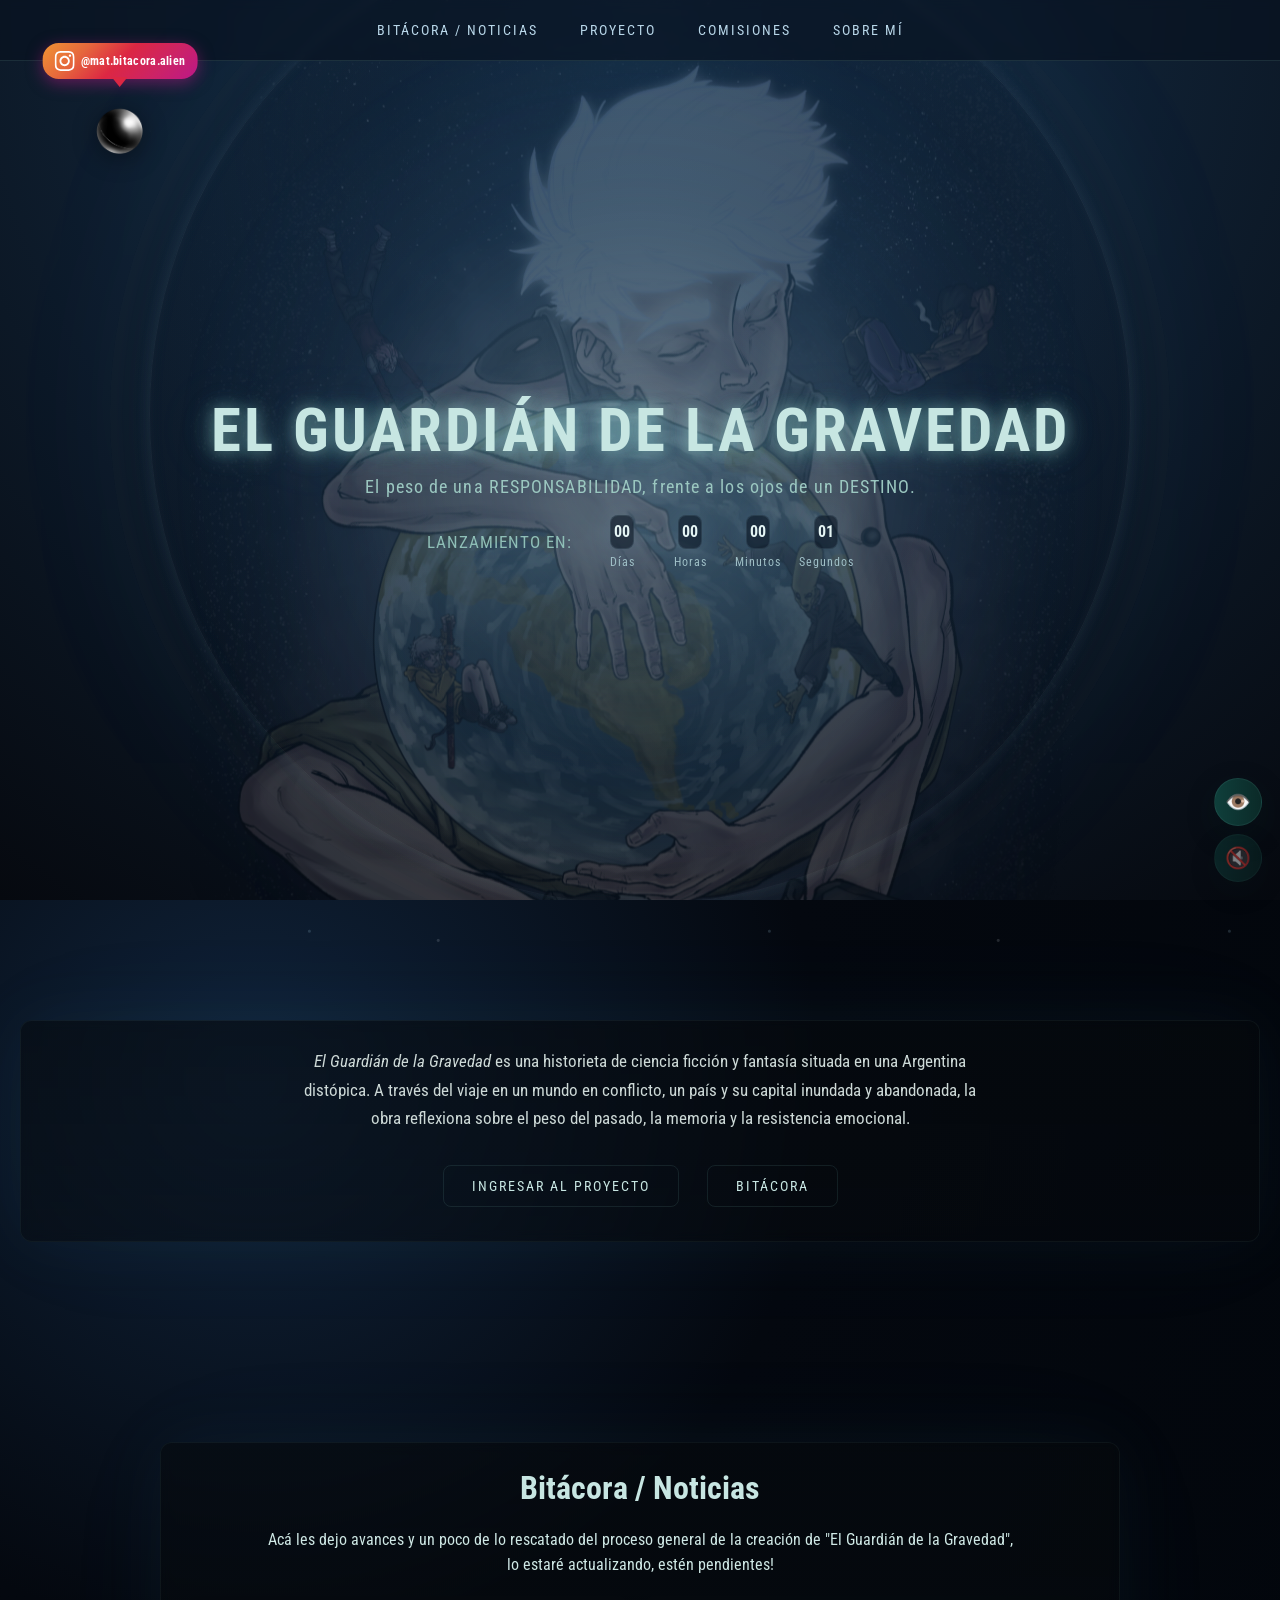
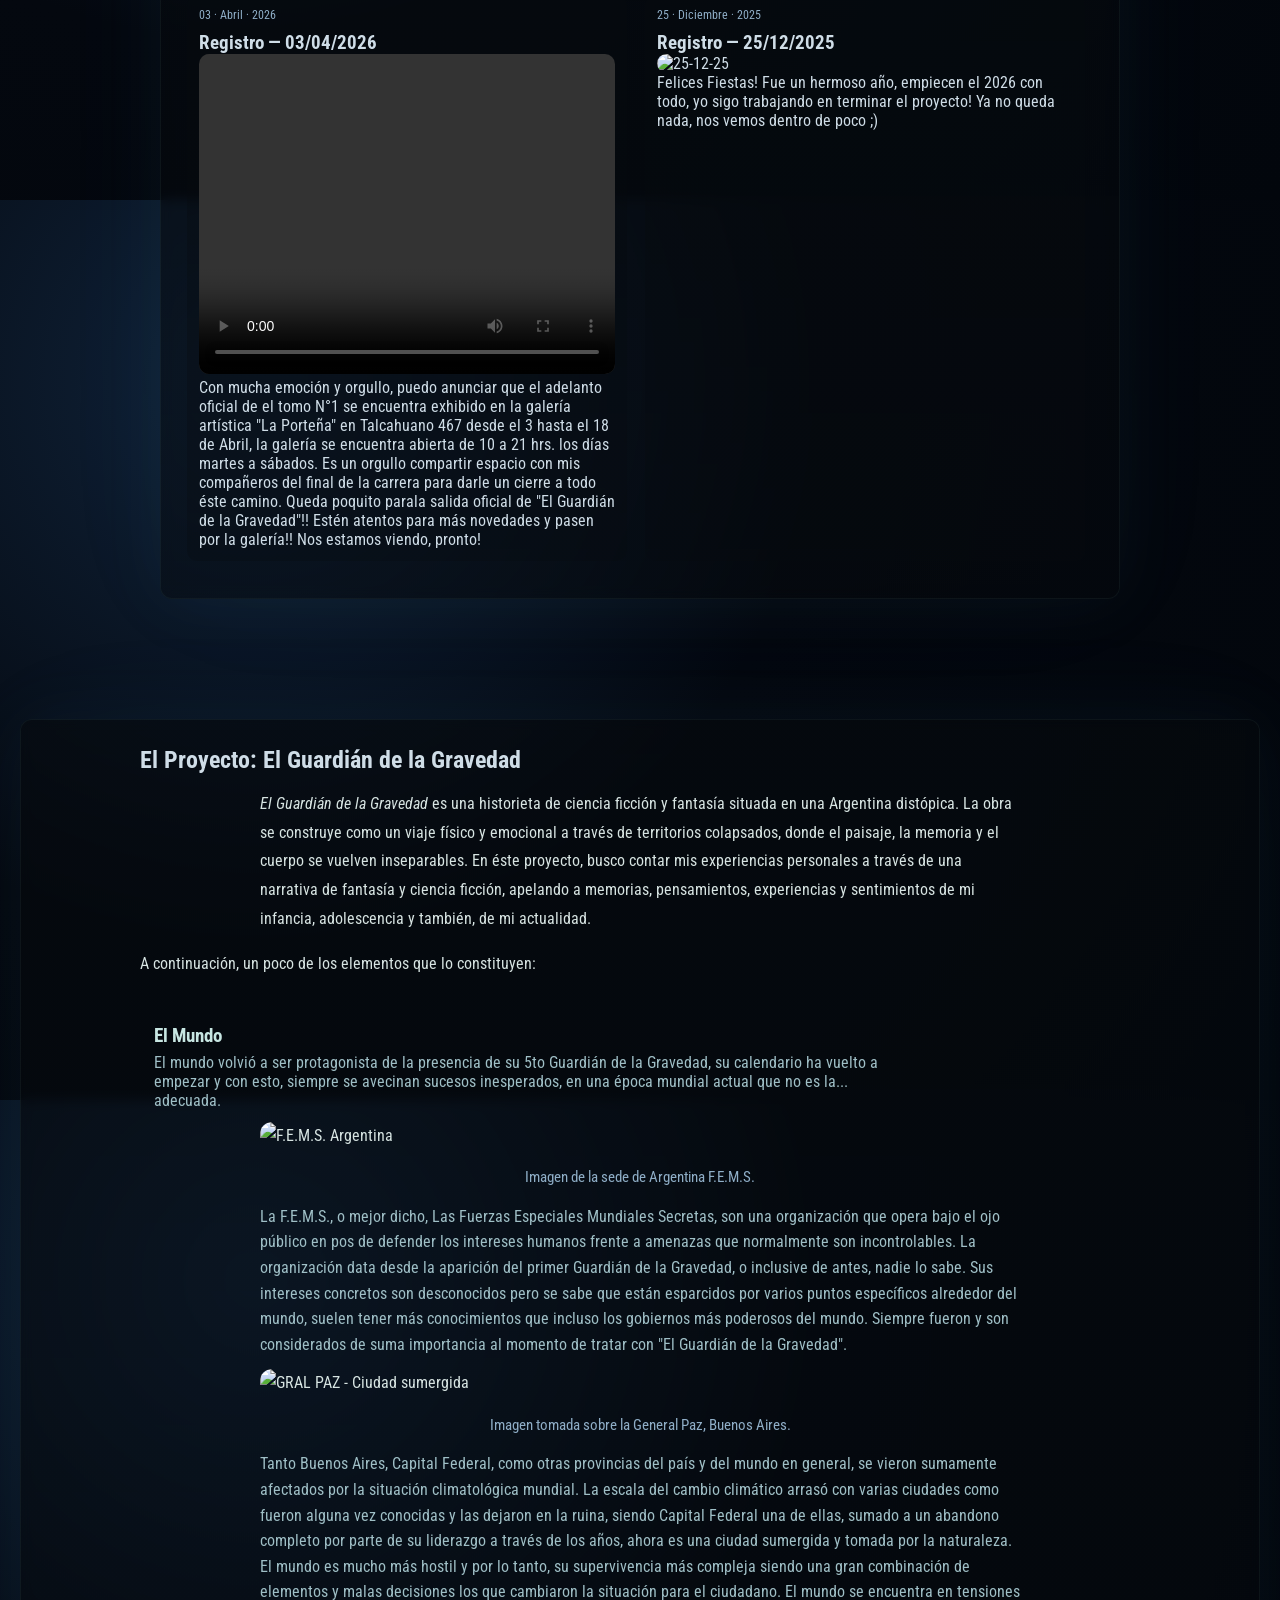
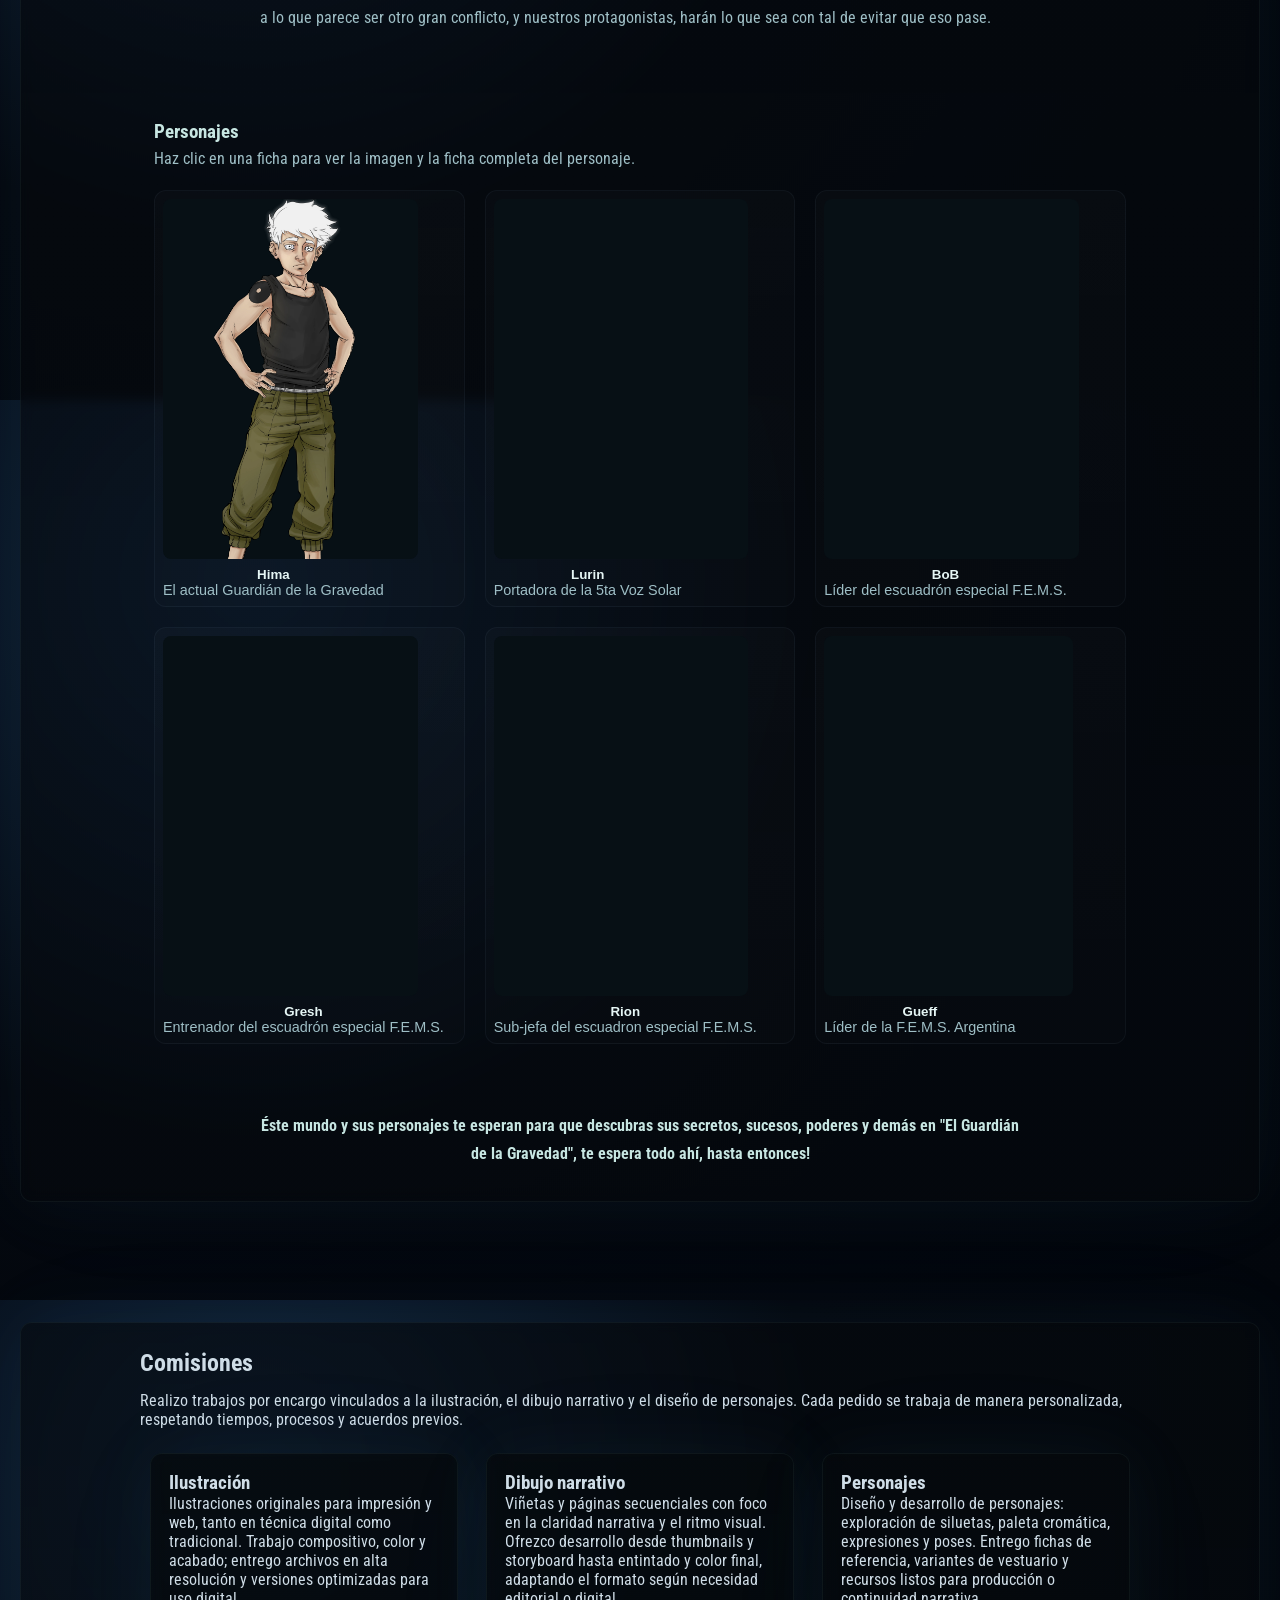
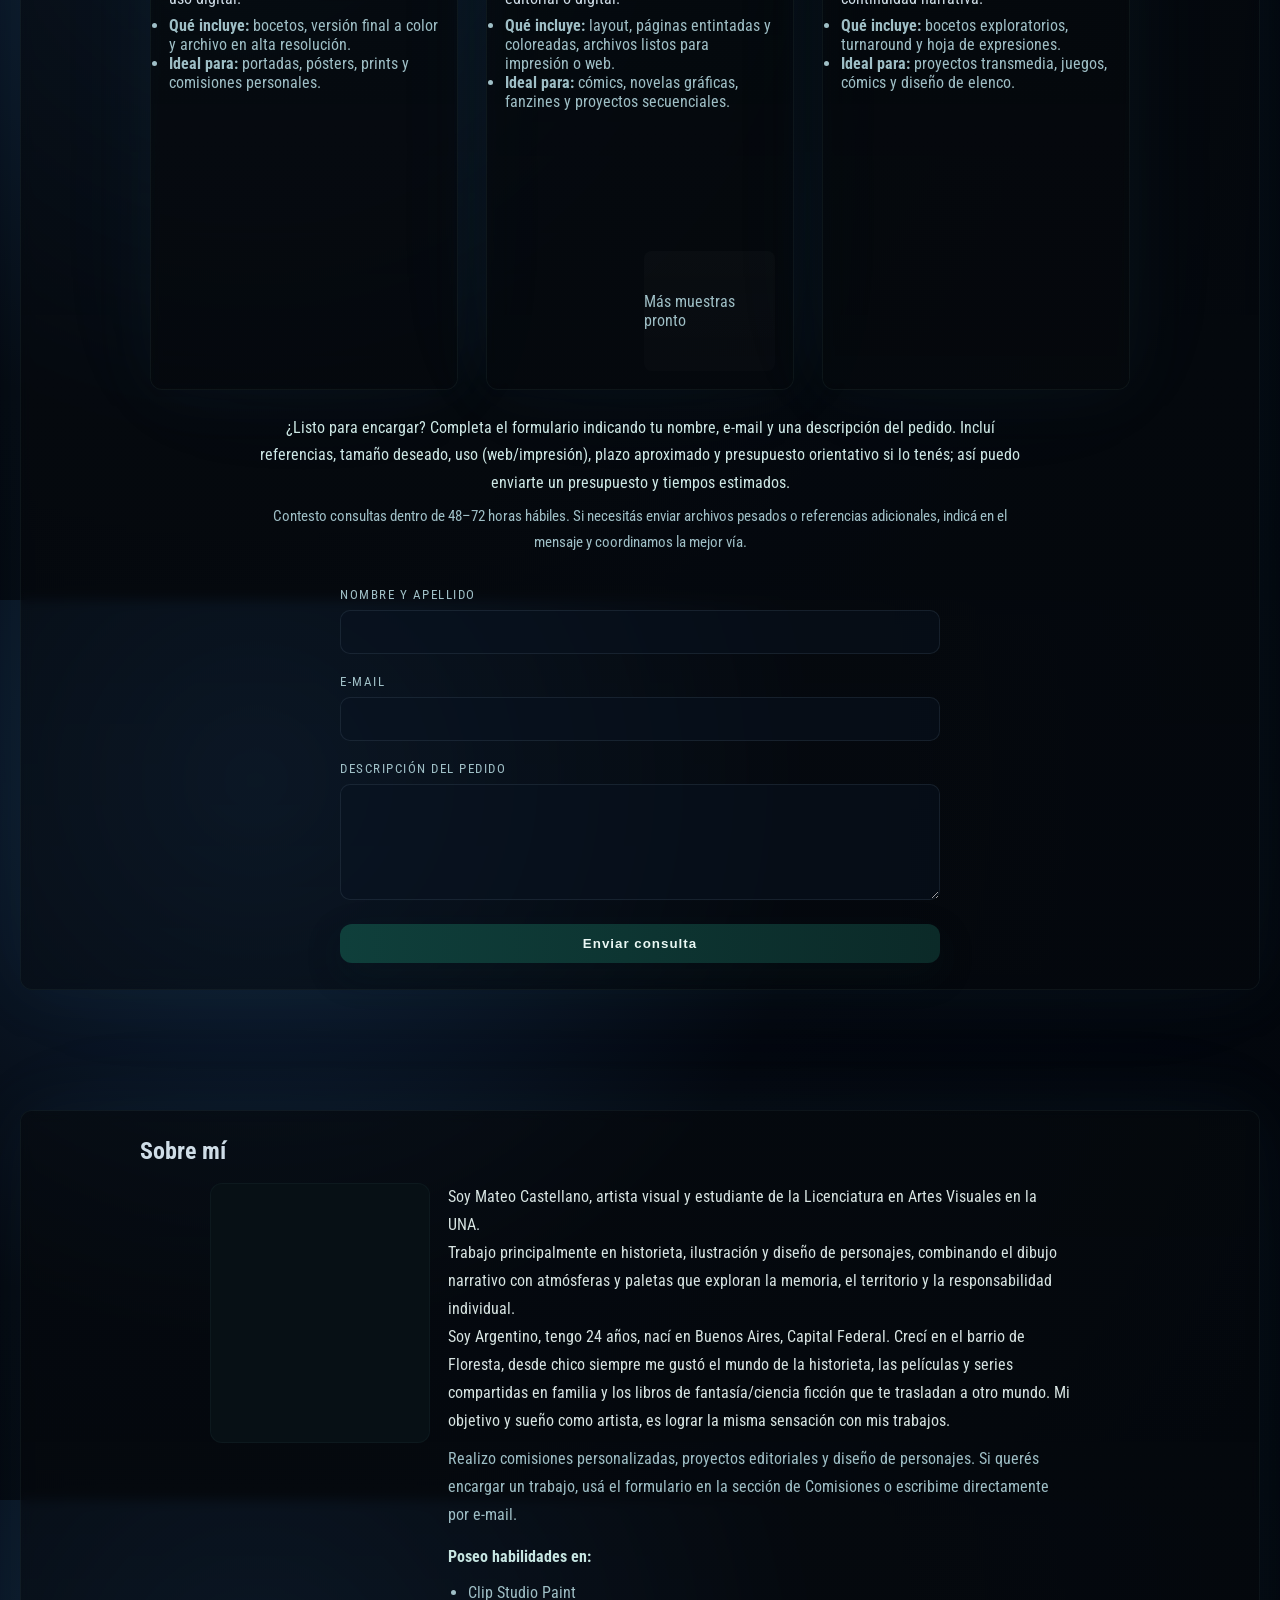
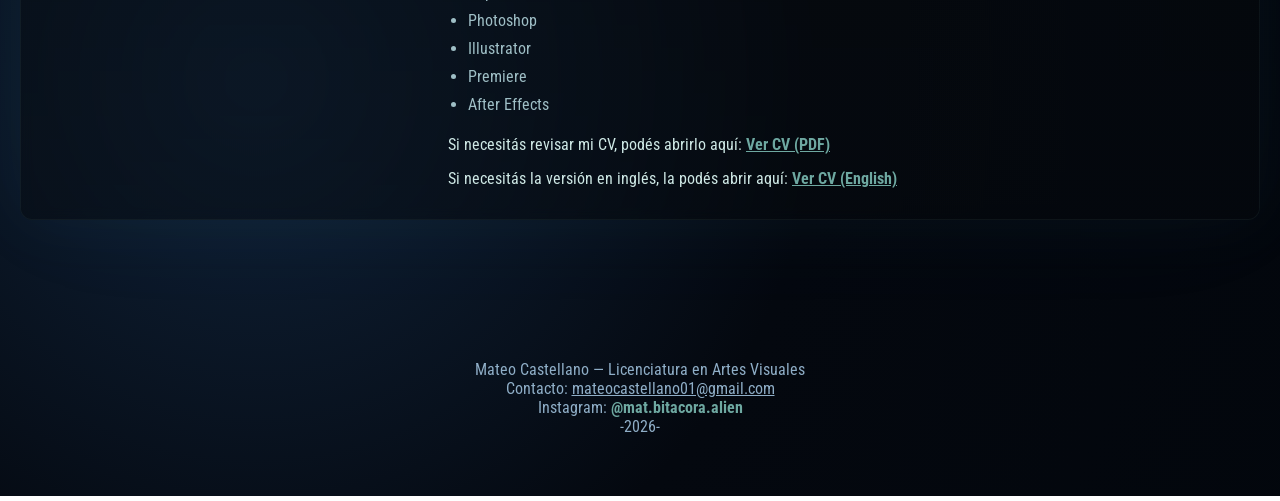
==== commit 4b81dea3: "Add files via upload" ====
--- a/index.html
+++ b/index.html
@@ -21,6 +21,16 @@
     *{box-sizing:border-box;margin:0;padding:0}
     html,body{height:100%}
     html{scroll-behavior:smooth}
+
+    /* Disuasorios de descarga/copiado (fricción, no son una protección real) */
+    *{
+      -webkit-user-select:none;-moz-user-select:none;-ms-user-select:none;user-select:none;
+      -webkit-touch-callout:none;
+    }
+    input,textarea{
+      -webkit-user-select:text;-moz-user-select:text;-ms-user-select:text;user-select:text;
+    }
+    img{-webkit-user-drag:none;}
     body{
       font-family:'Roboto Condensed',sans-serif;
       background:radial-gradient(circle at 20% 20%, #10233a 0%, #04080f 45%, #02060c 100%);
@@ -871,7 +881,133 @@
       @keyframes divinePulse{0%,100%{text-shadow:0 0 10px rgba(159,230,221,0.20);}}
       @keyframes timeAura{0%,100%{border-color:rgba(143,174,199,0.14);}}
       @keyframes taglinePulse{0%,100%{color:#9bc7c0;}}
-    }
+      .hero-flash{display:none}
+      .count-wrap.collapsing{animation:none;opacity:0}
+      #preventa-block.visible{animation:none;opacity:1;transform:none}
+      @keyframes preventaTituloGlow{0%,100%{text-shadow:0 0 10px rgba(159,230,221,0.22);}}
+    }
+
+    /* ===== PREVENTA / LISTA DE ESPERA ===== */
+    #preventa-block{
+      display:none;
+      opacity:0;
+      transform:translateY(30px) scale(0.7);
+      max-width:480px;
+      margin:8px auto 0;
+      text-align:center;
+    }
+    #preventa-block.visible{
+      animation:preventaEmerge 1050ms cubic-bezier(.22,.9,.29,1) forwards;
+    }
+    @keyframes preventaEmerge{
+      0%   { opacity:0; transform:translateY(30px) scale(0.7); filter:brightness(1.9) blur(3px); }
+      45%  { opacity:1; transform:translateY(-6px) scale(1.05); filter:brightness(1.3) blur(0px); }
+      70%  { transform:translateY(3px) scale(0.98); filter:brightness(1.06); }
+      100% { opacity:1; transform:translateY(0) scale(1); filter:brightness(1); }
+    }
+
+    /* Countdown collapse (implosion) when transitioning out */
+    .count-wrap.collapsing{
+      animation:countCollapse 640ms cubic-bezier(.55,0,.85,.35) forwards;
+      pointer-events:none;
+    }
+    @keyframes countCollapse{
+      0%   { transform:scale(1) translateY(0); opacity:1; filter:brightness(1); }
+      35%  { transform:scale(1.09) translateY(-2px); opacity:1; filter:brightness(1.7); }
+      70%  { transform:scale(0.62) translateY(6px); opacity:0.35; filter:brightness(2.4); }
+      100% { transform:scale(0.15) translateY(10px); opacity:0; filter:brightness(0.3); }
+    }
+
+    /* Epic flash burst injected into <header> at the moment of transition */
+    .hero-flash{
+      position:absolute;inset:0;z-index:6;pointer-events:none;
+      background:radial-gradient(circle at 50% 62%,
+        rgba(255,255,255,0.95) 0%,
+        rgba(205,240,255,0.6) 14%,
+        rgba(150,215,250,0.28) 30%,
+        rgba(90,170,230,0.1) 48%,
+        transparent 66%);
+      opacity:0;
+      animation:heroFlash 900ms cubic-bezier(.22,.9,.29,1) forwards;
+    }
+    @keyframes heroFlash{
+      0%   { opacity:0;    transform:scale(0.55); }
+      32%  { opacity:1;    transform:scale(1.05); }
+      55%  { opacity:0.55; transform:scale(1.2); }
+      100% { opacity:0;    transform:scale(1.55); }
+    }
+
+    .preventa-titulo{
+      font-size:2.4rem;
+      color:#c7e6e2;
+      letter-spacing:2px;
+      text-transform:uppercase;
+      font-weight:700;
+      margin-bottom:14px;
+      animation:preventaTituloGlow 3200ms 1050ms ease-in-out infinite;
+    }
+    @keyframes preventaTituloGlow{
+      0%,100%{ text-shadow:0 0 14px rgba(159,230,221,0.30),0 0 30px rgba(159,230,221,0.16),0 0 50px rgba(189,223,255,0.10); }
+      50%    { text-shadow:0 0 22px rgba(198,240,255,0.5),0 0 46px rgba(177,224,255,0.30),0 0 74px rgba(189,223,255,0.18); }
+    }
+    .preventa-msg{
+      font-size:1rem;
+      color:#cfe8e5;
+      line-height:1.6;
+      margin-bottom:18px;
+    }
+    .preventa-msg em{
+      color:#e6f6f5;
+      font-style:normal;
+      font-weight:700;
+    }
+    #waitlist-form{
+      display:flex;
+      gap:8px;
+      justify-content:center;
+      flex-wrap:wrap;
+    }
+    #waitlist-form input[type=email]{
+      flex:1 1 200px;
+      min-width:0;
+      padding:10px 14px;
+      background:rgba(8,18,32,0.55);
+      border:1px solid rgba(143,174,199,0.18);
+      color:#e6f6f5;
+      font-size:.95rem;
+      border-radius:10px;
+      outline:none;
+      transition:border-color 180ms, box-shadow 180ms;
+      font-family:inherit;
+    }
+    #waitlist-form input[type=email]::placeholder{color:rgba(231,245,246,0.32)}
+    #waitlist-form input[type=email]:focus{border-color:rgba(110,168,161,0.9);box-shadow:0 6px 20px rgba(20,80,72,0.08)}
+    #waitlist-form .btn-waitlist{
+      flex:0 0 auto;
+      padding:10px 22px;
+      background:linear-gradient(90deg,#0f3f3b 0%,#0b2a28 100%);
+      color:#eaf7f4;
+      border:none;
+      border-radius:10px;
+      font-weight:700;
+      letter-spacing:1px;
+      font-size:.9rem;
+      font-family:inherit;
+      cursor:pointer;
+      box-shadow:0 10px 28px rgba(8,36,34,0.18);
+      transition:transform 160ms ease, box-shadow 160ms ease, filter 160ms ease;
+    }
+    #waitlist-form .btn-waitlist:hover,
+    #waitlist-form .btn-waitlist:focus{transform:translateY(-3px);box-shadow:0 16px 36px rgba(6,36,34,0.26);filter:brightness(1.06)}
+    #waitlist-form .btn-waitlist:disabled{opacity:0.55;cursor:default;transform:none;filter:none}
+    #waitlist-ok,#waitlist-err{
+      display:none;
+      font-size:.95rem;
+      margin-top:10px;
+      letter-spacing:.5px;
+    }
+    #waitlist-ok{color:#9fd9c8;}
+    #waitlist-err{color:#e09ca0;}
   </style>
 </head>
 <body>
@@ -913,6 +1049,19 @@
             <div class="time-label">Segundos</div>
       </div>
         </div>
+      </div>
+
+      <!-- PREVENTA: se revela cuando el contador llega a cero -->
+      <div id="preventa-block" aria-live="polite">
+        <p class="preventa-titulo">Ya casi</p>
+        <p class="preventa-msg"><em>¡El cómic está terminado!</em><br>Mientras terminamos las licencias e imprimimos los tomos para el lanzamiento oficial, anotate y te avisamos en cuanto esté disponible.</p>
+        <form id="waitlist-form" novalidate>
+          <input type="hidden" name="tipo" value="lista-espera">
+          <input type="email" name="email" placeholder="tu@email.com" required aria-label="Tu email">
+          <button type="submit" class="btn-waitlist">Anotarme</button>
+        </form>
+        <p id="waitlist-ok">¡Listo! Te avisamos cuando el cómic esté disponible.</p>
+        <p id="waitlist-err">Ups, algo salió mal. Intentá de nuevo.</p>
       </div>
     </div>
   </header>
@@ -1260,6 +1409,7 @@
               </div>
                 <div style="margin-top:12px">
                   <p style="color:#cfe9e6;margin:0">Si necesitás revisar mi CV, podés abrirlo aquí: <a href="SOBRE MÍ/CV.pdf" target="_blank" rel="noopener noreferrer" style="color:#6ea8a1;text-decoration:underline;font-weight:700">Ver CV (PDF)</a></p>
+                  <p style="color:#cfe9e6;margin:6px 0 0">Si necesitás la versión en inglés, la podés abrir aquí: <a href="SOBRE MÍ/CV Inglés.pdf" target="_blank" rel="noopener noreferrer" style="color:#6ea8a1;text-decoration:underline;font-weight:700">Ver CV (English)</a></p>
                 </div>
             </div>
           </div>
@@ -1295,6 +1445,17 @@
     (function(){
       // Detectar mobile una sola vez para todas las optimizaciones del IIFE
       const isMobile = window.innerWidth <= 768 || /Mobi|Android|iPhone|iPad/i.test(navigator.userAgent);
+
+      // Disuasorios de descarga/copiado (fricción para usuarios casuales;
+      // no impide capturas de pantalla, DevTools ni ver el código fuente/red)
+      document.addEventListener('contextmenu', e => e.preventDefault());
+      document.addEventListener('dragstart', e => { if(e.target.tagName === 'IMG') e.preventDefault(); });
+      document.addEventListener('keydown', e => {
+        const k = e.key.toLowerCase();
+        if((e.ctrlKey || e.metaKey) && ['s','u','p'].includes(k)) e.preventDefault();
+        if((e.ctrlKey || e.metaKey) && e.shiftKey && ['i','j','c'].includes(k)) e.preventDefault();
+        if(k === 'f12') e.preventDefault();
+      });
 
       // Sound system with Web Audio API
       const AudioContext = window.AudioContext || window.webkitAudioContext;
@@ -1338,6 +1499,41 @@
         } catch(e){ console.log('Audio error:', e); }
       }
 
+      function playRevealSound(){
+        if(isMuted) return;
+        try{
+          const now = audioCtx.currentTime;
+          const baseVolume = 0.5 * volumeMultiplier;
+
+          // Swell ascendente (impacto luminoso)
+          const swellOsc = audioCtx.createOscillator();
+          const swellGain = audioCtx.createGain();
+          swellOsc.type = 'sine';
+          swellOsc.frequency.setValueAtTime(220, now);
+          swellOsc.frequency.exponentialRampToValueAtTime(880, now + 0.5);
+          swellGain.gain.setValueAtTime(0.0001, now);
+          swellGain.gain.exponentialRampToValueAtTime(baseVolume * 0.6, now + 0.18);
+          swellGain.gain.exponentialRampToValueAtTime(0.0001, now + 0.9);
+          swellOsc.connect(swellGain);
+          swellGain.connect(audioCtx.destination);
+          swellOsc.start(now);
+          swellOsc.stop(now + 0.95);
+
+          // Shimmer agudo (brillo)
+          const shimmerOsc = audioCtx.createOscillator();
+          const shimmerGain = audioCtx.createGain();
+          shimmerOsc.type = 'triangle';
+          shimmerOsc.frequency.setValueAtTime(1760, now + 0.05);
+          shimmerGain.gain.setValueAtTime(0.0001, now + 0.05);
+          shimmerGain.gain.exponentialRampToValueAtTime(baseVolume * 0.25, now + 0.2);
+          shimmerGain.gain.exponentialRampToValueAtTime(0.0001, now + 0.7);
+          shimmerOsc.connect(shimmerGain);
+          shimmerGain.connect(audioCtx.destination);
+          shimmerOsc.start(now + 0.05);
+          shimmerOsc.stop(now + 0.75);
+        } catch(e){ console.log('Audio error:', e); }
+      }
+
       // Mute button control
       const muteBtn = document.getElementById('mute-btn');
       muteBtn.addEventListener('click', () => {
@@ -1464,6 +1660,10 @@
             s.addEventListener('animationend', ()=> resetStar(s));
           }
         }, 3400);
+
+        // Si el contador ya expiró al cargar, disparar la secuencia de cierre
+        // después de que las animaciones del hero terminen
+        if(isExpired){ setTimeout(runFakeCountdown, isMobile ? 2800 : 3200); }
       }
 
       // We'll start the epic image animation first and then trigger the "wind" sequence
@@ -1489,7 +1689,7 @@
       }, {passive:true});
 
       // Countdown logic (smooth flip)
-      const lanzamiento = new Date('August 5, 2026 00:00:00').getTime();
+      const lanzamiento = new Date('August 5, 2026 23:59:00').getTime();
       const diasEl = document.getElementById('dias'), horasEl = document.getElementById('horas'), minutosEl = document.getElementById('minutos'), segundosEl = document.getElementById('segundos');
 
       function setAndFlip(el, value){
@@ -1501,9 +1701,84 @@
         } else el.textContent = value;
       }
 
+      function showPreventaState(){
+        const cw = document.querySelector('.count-wrap');
+        const pb = document.getElementById('preventa-block');
+        if(!pb || pb.classList.contains('visible')) return;
+        const header = document.querySelector('header');
+
+        if(cw) cw.classList.add('collapsing');
+        playRevealSound();
+
+        if(header){
+          const flash = document.createElement('div');
+          flash.className = 'hero-flash';
+          header.appendChild(flash);
+          setTimeout(()=>{ if(flash.parentNode) flash.parentNode.removeChild(flash); }, 950);
+        }
+
+        setTimeout(()=>{
+          if(cw) cw.style.display = 'none';
+          pb.style.display = 'block';
+          void pb.offsetWidth;
+          pb.classList.add('visible');
+        }, 560);
+
+        const timer = document.querySelector('[role="timer"]');
+        if(timer){ timer.setAttribute('aria-label','El cómic está listo'); timer.removeAttribute('aria-live'); }
+      }
+
+      const waitlistForm = document.getElementById('waitlist-form');
+      if(waitlistForm){
+        waitlistForm.addEventListener('submit', async function(e){
+          e.preventDefault();
+          const btn = this.querySelector('.btn-waitlist');
+          const ok  = document.getElementById('waitlist-ok');
+          const err = document.getElementById('waitlist-err');
+          const email = this.querySelector('input[type=email]').value.trim();
+          if(!email){ this.querySelector('input[type=email]').focus(); return; }
+          btn.disabled = true;
+          btn.textContent = 'Enviando...';
+          try{
+            const res = await fetch('https://formspree.io/f/maqwlbqw', {
+              method:'POST',
+              headers:{'Content-Type':'application/json','Accept':'application/json'},
+              body:JSON.stringify({ email, tipo:'lista-espera' })
+            });
+            if(res.ok){
+              waitlistForm.style.display = 'none';
+              if(ok) ok.style.display = 'block';
+            } else { throw new Error('error'); }
+          } catch(_){
+            btn.disabled = false;
+            btn.textContent = 'Anotarme';
+            if(err){ err.style.display = 'block'; setTimeout(()=>{ err.style.display='none'; }, 4000); }
+          }
+        });
+      }
+
+      let isExpired = false;
+
+      function runFakeCountdown(){
+        let s = 3;
+        setAndFlip(diasEl,'00'); setAndFlip(horasEl,'00'); setAndFlip(minutosEl,'00');
+        setAndFlip(segundosEl, String(s).padStart(2,'0'));
+        const fc = setInterval(()=>{
+          s--;
+          setAndFlip(segundosEl, String(Math.max(s,0)).padStart(2,'0'));
+          if(s <= 0){ clearInterval(fc); setTimeout(showPreventaState, 900); }
+        }, 1000);
+      }
+
       function updateCounter(){
         const now = Date.now(); let diff = lanzamiento - now;
-        if(diff <= 0){ setAndFlip(diasEl,'00'); setAndFlip(horasEl,'00'); setAndFlip(minutosEl,'00'); setAndFlip(segundosEl,'00'); clearInterval(interval); return; }
+        if(diff <= 0){
+          isExpired = true;
+          setAndFlip(diasEl,'00'); setAndFlip(horasEl,'00'); setAndFlip(minutosEl,'00'); setAndFlip(segundosEl,'00');
+          if(interval) clearInterval(interval);
+          if(windStarted){ setTimeout(runFakeCountdown, 800); }
+          return;
+        }
         const dias = Math.floor(diff / (1000*60*60*24)); diff -= dias*(1000*60*60*24);
         const horas = Math.floor(diff / (1000*60*60)); diff -= horas*(1000*60*60);
         const minutos = Math.floor(diff / (1000*60)); diff -= minutos*(1000*60);
@@ -1513,8 +1788,9 @@
         setAndFlip(minutosEl,String(minutos).padStart(2,'0'));
         setAndFlip(segundosEl,String(segundos).padStart(2,'0'));
       }
+      let interval;
       updateCounter();
-      const interval = setInterval(updateCounter,1000);
+      interval = setInterval(updateCounter,1000);
 
       // Determine when initial hero animations complete.
       // Title animation: 1900ms, subtitle: 600ms delay + 1900ms = 2500ms total
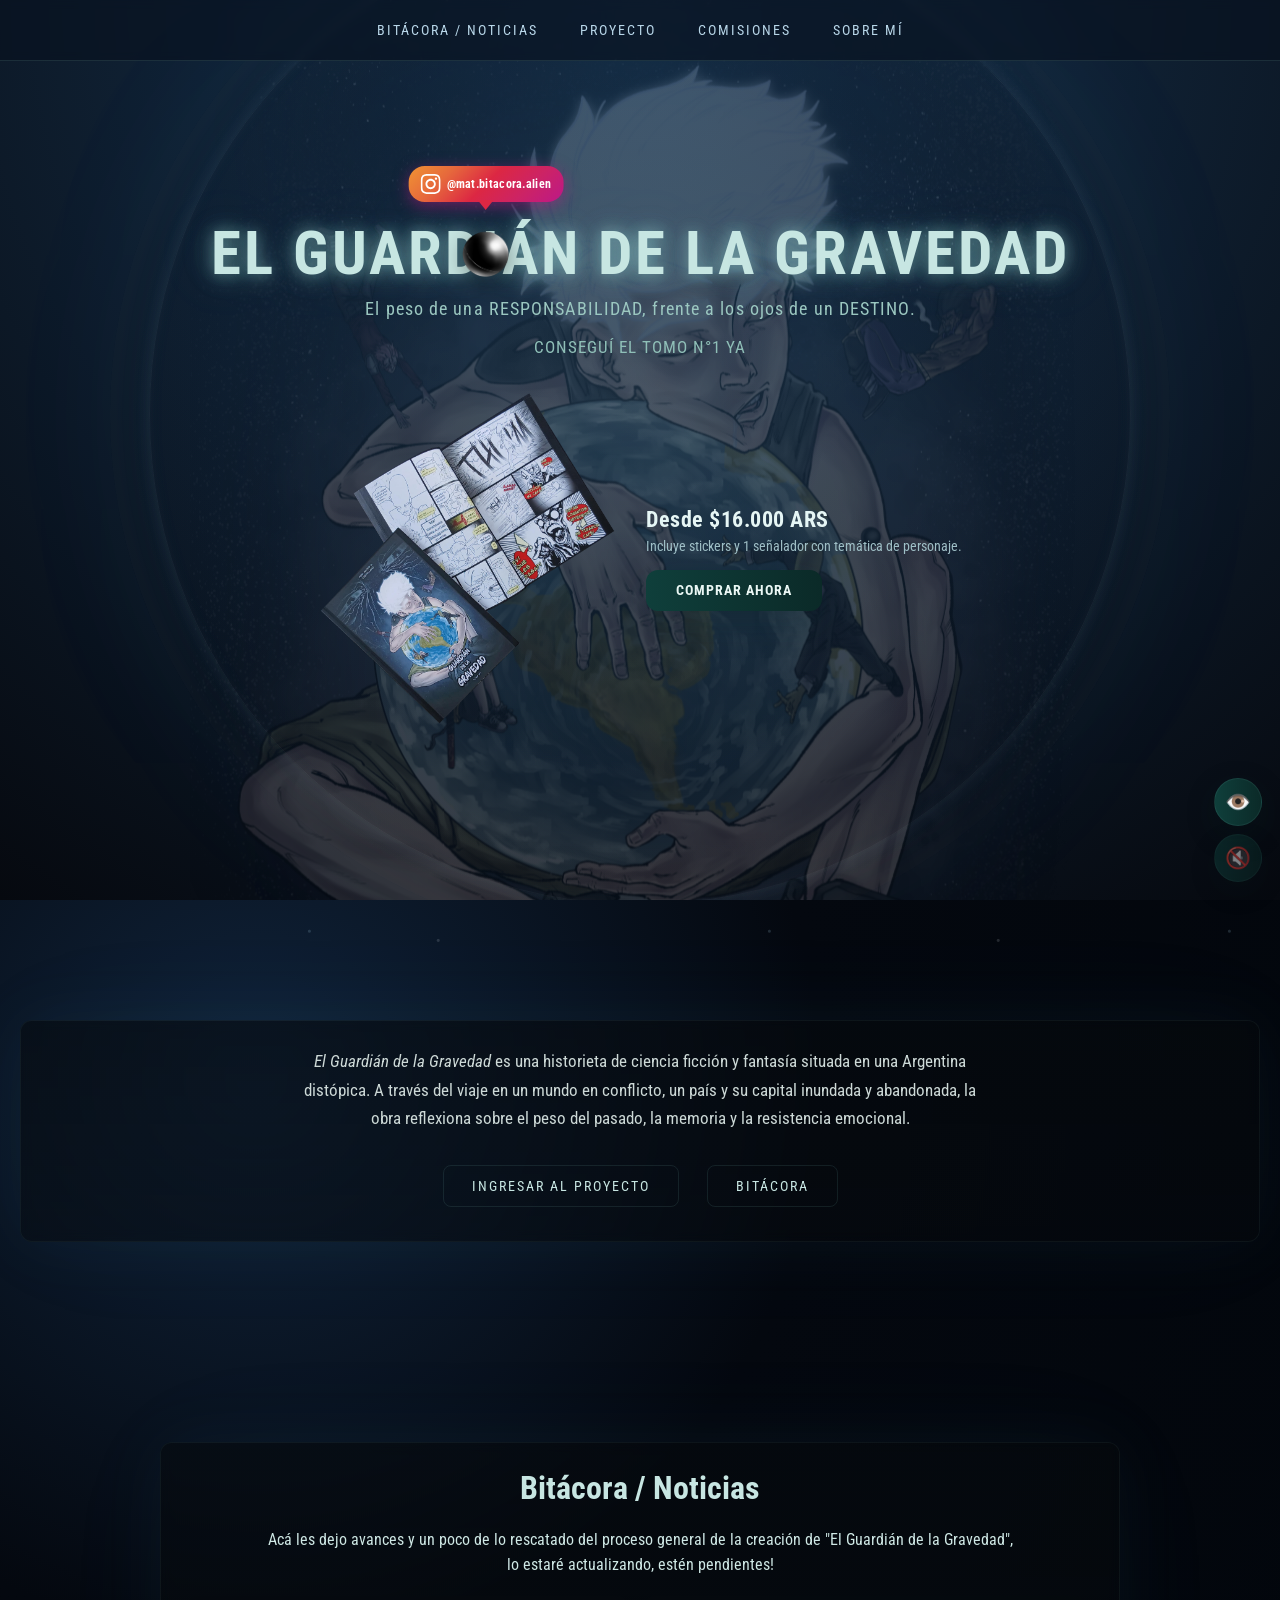
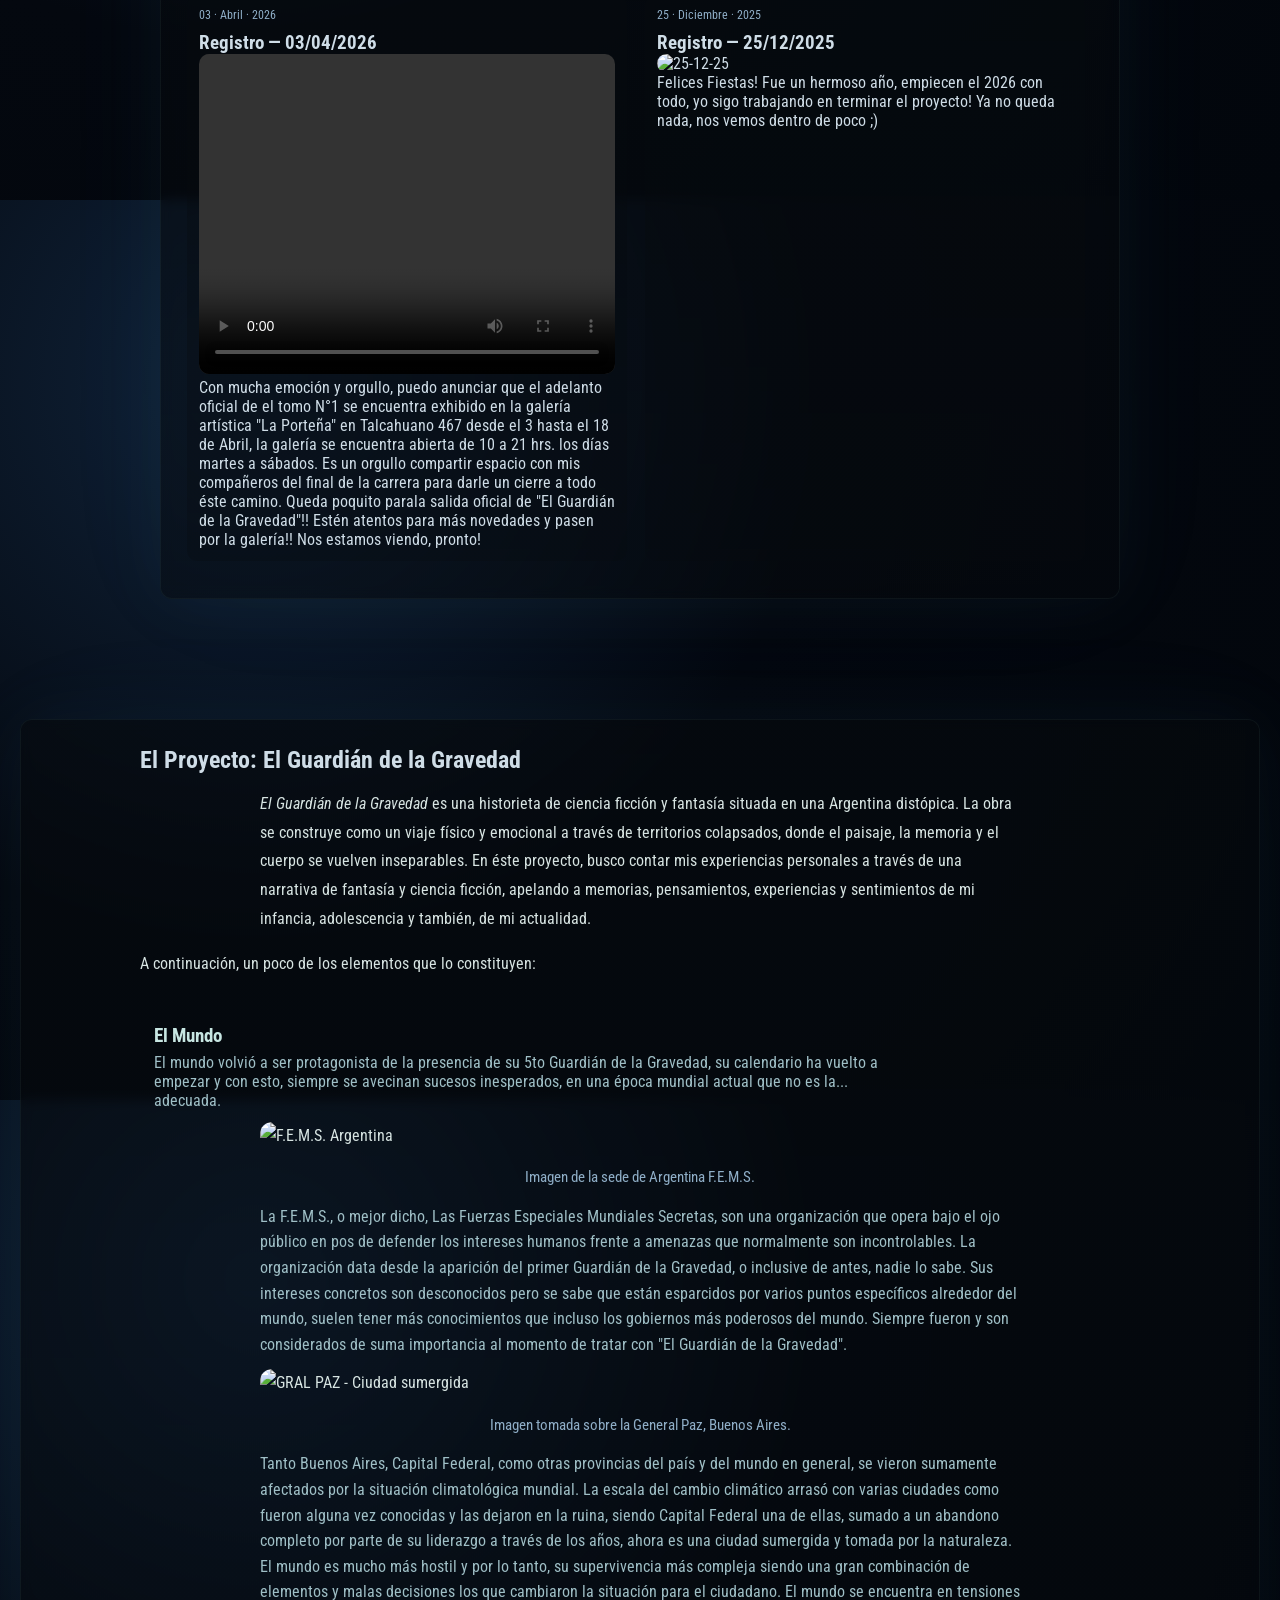
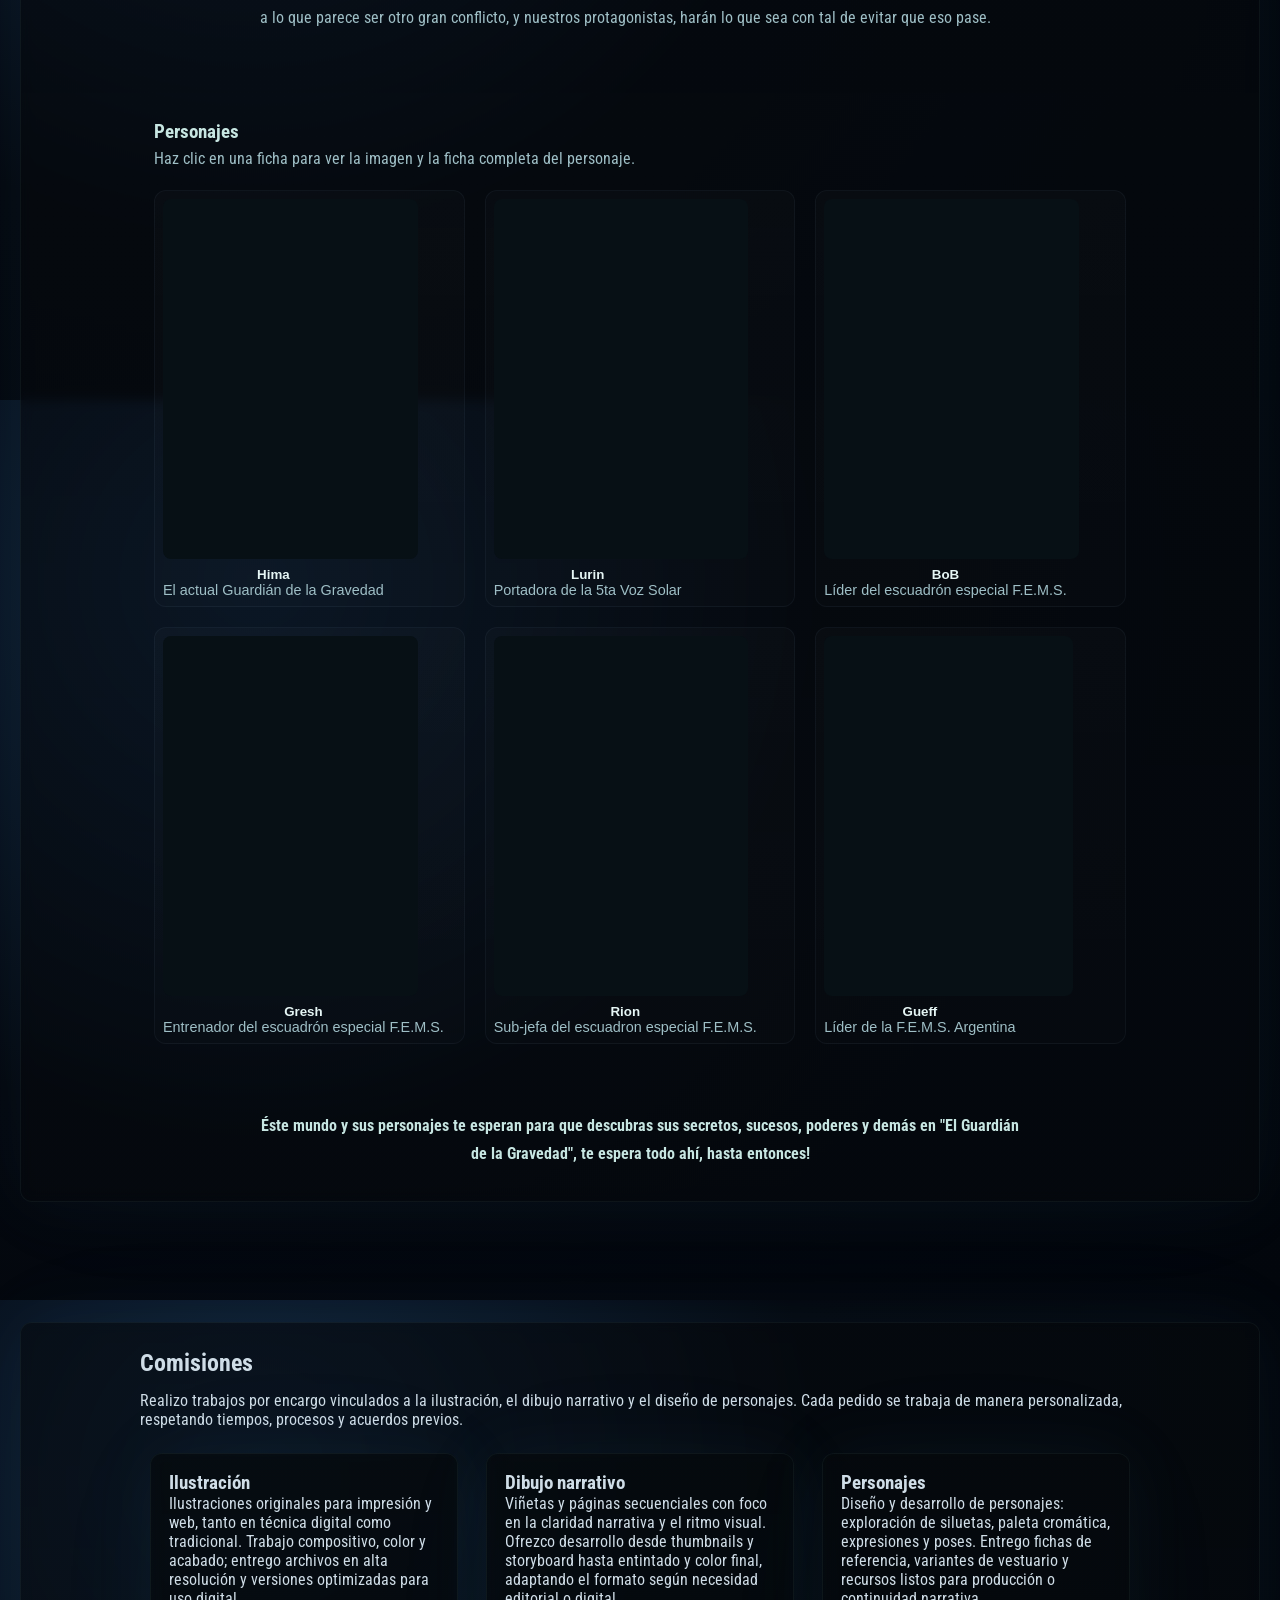
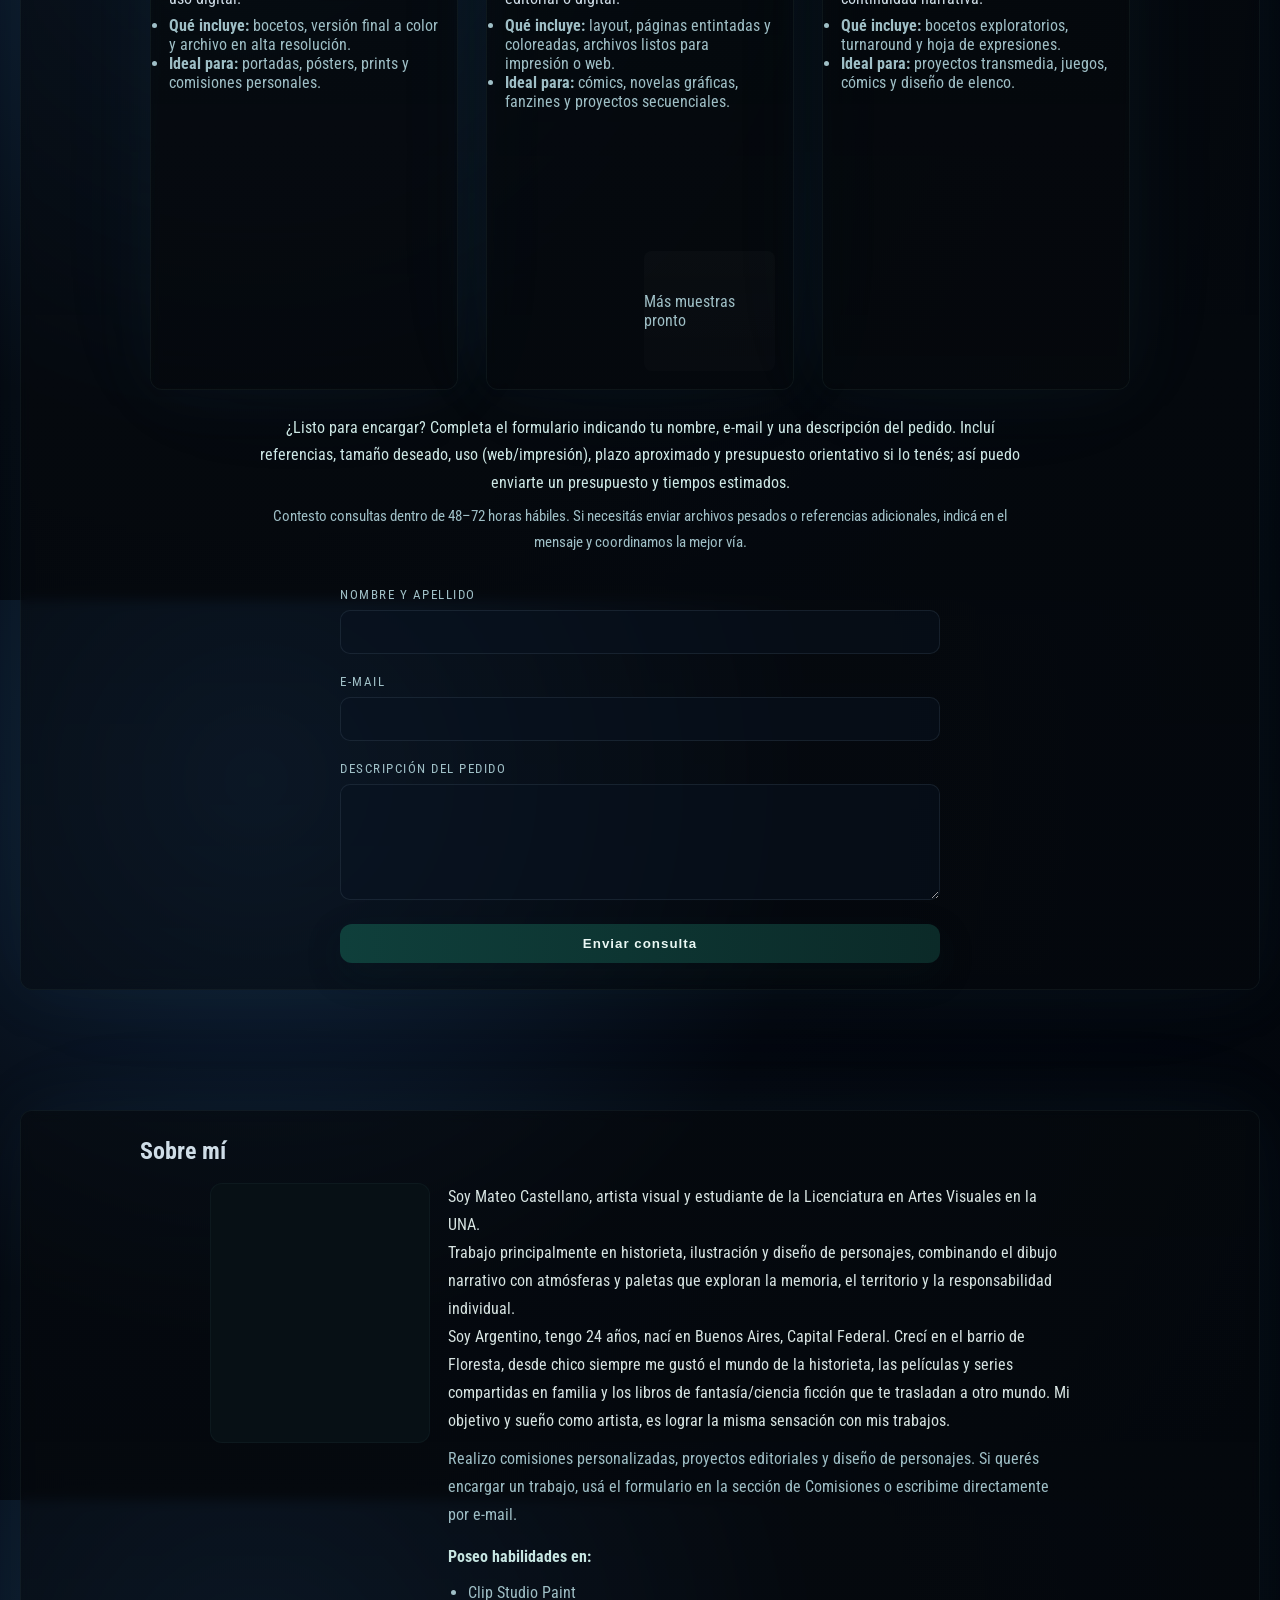
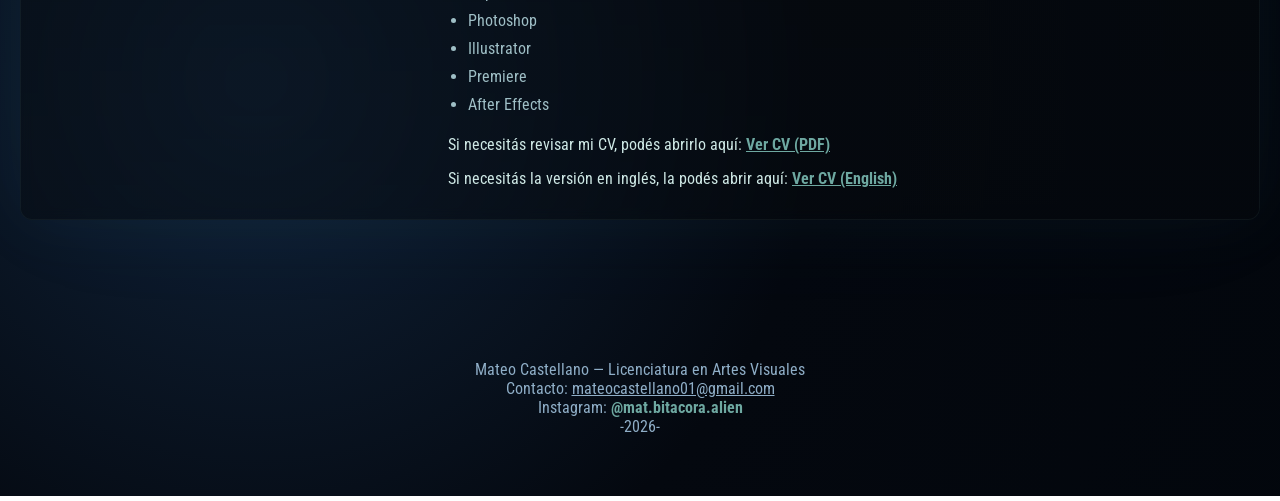
==== commit 59e0582f: "Add files via upload" ====
--- a/index.html
+++ b/index.html
@@ -300,29 +300,27 @@
     /* allow forcing a break for the final word in the hero title when needed */
     .break-gravedad{display:inline}
 
-    /* COUNTDOWN */
-    .count-wrap{display:flex;align-items:center;justify-content:center;gap:22px;flex-wrap:wrap;margin-top:8px}
-    .count-label{font-size:1.05rem;color:#8fbfb7;letter-spacing:1px;text-transform:uppercase}
-    .time-group{display:flex;gap:12px;align-items:center}
-    .time-unit{display:flex;flex-direction:column;align-items:center;min-width:56px;perspective:900px}
-    .time-value{
-      display:flex;align-items:center;justify-content:center;
-      background:rgba(8,18,32,0.58);border:1px solid rgba(143,174,199,0.14);
-      padding:8px 10px;border-radius:8px;font-weight:700;color:#e6f6f5;font-variant-numeric:tabular-nums;
-      width:3ch;text-align:center;line-height:1;
-      transition:transform 760ms cubic-bezier(.25,.8,.25,1),opacity 520ms ease;
-      backface-visibility:hidden;transform-style:preserve-3d;
-      box-shadow:0 0 0 rgba(176,225,255,0);
-    }
-    .divine-active .count-wrap{filter:drop-shadow(0 0 14px rgba(166,220,255,0.22));}
+    /* COMPRA */
+    .compra-block{display:flex;flex-direction:column;align-items:center;gap:14px;margin-top:8px;max-width:680px;margin-left:auto;margin-right:auto}
+    .compra-titulo{font-size:1.05rem;color:#8fbfb7;letter-spacing:1px;text-transform:uppercase;text-align:center}
+    .compra-contenido{display:flex;align-items:center;justify-content:center;gap:28px;flex-wrap:wrap}
+    .compra-carousel{position:relative;width:min(70vw,300px);aspect-ratio:4/5;overflow:hidden}
+    .compra-slide{position:absolute;inset:0;width:100%;height:100%;object-fit:contain;opacity:0;transform:scale(1.04);transition:opacity 900ms cubic-bezier(.22,.9,.29,1),transform 1400ms cubic-bezier(.22,.9,.29,1)}
+    .compra-slide.is-active{opacity:1;transform:scale(1)}
+    .divine-active .compra-carousel{filter:drop-shadow(0 0 14px rgba(166,220,255,0.22));}
     .divine-active .hero::after{opacity:1;}
-    .divine-active .time-value{animation:timeAura 5.6s ease-in-out infinite;}
-    @keyframes timeAura {
-      0%,100% { box-shadow:0 0 0 rgba(176,225,255,0), 0 0 0 rgba(176,225,255,0); border-color:rgba(143,174,199,0.14); }
-      50% { box-shadow:0 0 10px rgba(176,225,255,0.24), 0 0 20px rgba(176,225,255,0.12); border-color:rgba(168,210,234,0.42); }
-    }
-    .time-label{font-size:.72rem;color:#9fbfc6;margin-top:6px;letter-spacing:1px}
-    .time-value.is-flipping{transform:rotateX(-18deg);opacity:.88}
+    .compra-info{display:flex;flex-direction:column;align-items:flex-start;gap:14px}
+    .compra-precio{font-size:1.4rem;font-weight:700;color:#e6f6f5;letter-spacing:.5px}
+    .compra-extra{font-size:.85rem;color:#9fbfc6;line-height:1.5;margin-top:-10px}
+    .btn-comprar{
+      display:inline-block;padding:12px 30px;
+      background:linear-gradient(90deg,#0f3f3b 0%,#0b2a28 100%);
+      color:#eaf7f4;border-radius:12px;font-weight:700;letter-spacing:1px;text-decoration:none;font-size:.9rem;text-transform:uppercase;
+      box-shadow:0 12px 36px rgba(8,36,34,0.2);transition:transform 160ms ease,box-shadow 160ms ease,filter 160ms ease;
+    }
+    .btn-comprar:hover,.btn-comprar:focus{transform:translateY(-3px);box-shadow:0 18px 44px rgba(6,36,34,0.28);filter:brightness(1.06)}
+    .btn-comprar[aria-disabled="true"]{opacity:.7;cursor:progress;pointer-events:none}
+    .compra-error{font-size:.8rem;color:#ffb4a8;max-width:320px;line-height:1.4}
 
     /* PANELS/SECTIONS */
     .panel{background:linear-gradient(180deg,rgba(6,10,14,0.56),rgba(6,10,14,0.44));border:1px solid rgba(110,168,161,0.08);padding:26px;border-radius:12px;backdrop-filter:blur(6px)}
@@ -391,15 +389,15 @@
       html.is-instagram h1{font-size:calc(10vw + 1px) !important}
       .tagline-line{display:block;margin-bottom:8px}
       .tagline-line:last-child{margin-bottom:0}
-      .time-unit{min-width:48px}
-      .time-value{padding:6px 8px}
       .top-nav ul{gap:12px;padding:12px 8px}
       .panel{padding:18px}
       .acciones{flex-direction:column}
       /* Mobile hero spacing fix: avoid title/subtitle overlapping or sitting too close to the counter */
       h1{margin-bottom:10px}
       .tagline{margin-bottom:10px}
-      .count-wrap{margin-top:10px}
+      .compra-block{margin-top:10px}
+      .compra-contenido{flex-direction:column}
+      .compra-info{align-items:center;text-align:center}
       /* No extra fallback — use the larger size so the title displays prominently */
 
       /* ── MOBILE PERFORMANCE OVERRIDES ── */
@@ -420,8 +418,8 @@
       .top-nav{backdrop-filter:blur(2px)}
       /* Promover guardian-img a capa GPU */
       .guardian-img{will-change:transform}
-      /* Aliviar divine-active: quitar filter en count-wrap y hero-after */
-      .divine-active .count-wrap{filter:none}
+      /* Aliviar divine-active: quitar filter en compra-carousel y hero-after */
+      .divine-active .compra-carousel{filter:none}
       /* Ralentizar orbitBreath para reducir frecuencia de compositing */
       .divine-active .guardian-img{animation:orbitBreath 22s ease-in-out infinite}
 
@@ -433,9 +431,6 @@
       h1::after,.tagline::after{content:none}
       /* Quitar drop-shadow del título (filter en texto = repaint) */
       h1.glow{filter:none}
-      /* Eliminar contextos 3D del contador (crean stacking layers extra) */
-      .time-unit{perspective:none}
-      .time-value{transform-style:flat;backface-visibility:visible}
       /* Sin transición de box-shadow en panels (no composited) */
       .reveal.is-visible .panel{box-shadow:none;transition:none}
       /* Fondo plano en body (radial-gradient se repinta al resize) */
@@ -855,11 +850,6 @@
         0%,100%{opacity:0.14;}
         50%    {opacity:0.28;}
       }
-      /* timeAura: solo border-color */
-      @keyframes timeAura{
-        0%,100%{border-color:rgba(143,174,199,0.14);}
-        50%    {border-color:rgba(168,210,234,0.22);}
-      }
     }
 
     /* ===== PREFERS-REDUCED-MOTION ===== */
@@ -879,135 +869,10 @@
       @keyframes halospin{0%,100%{transform:translate(-50%,-50%) rotate(0deg);}}
       @keyframes divineHalo{0%,100%{opacity:0.36;}}
       @keyframes divinePulse{0%,100%{text-shadow:0 0 10px rgba(159,230,221,0.20);}}
-      @keyframes timeAura{0%,100%{border-color:rgba(143,174,199,0.14);}}
       @keyframes taglinePulse{0%,100%{color:#9bc7c0;}}
-      .hero-flash{display:none}
-      .count-wrap.collapsing{animation:none;opacity:0}
-      #preventa-block.visible{animation:none;opacity:1;transform:none}
-      @keyframes preventaTituloGlow{0%,100%{text-shadow:0 0 10px rgba(159,230,221,0.22);}}
-    }
-
-    /* ===== PREVENTA / LISTA DE ESPERA ===== */
-    #preventa-block{
-      display:none;
-      opacity:0;
-      transform:translateY(30px) scale(0.7);
-      max-width:480px;
-      margin:8px auto 0;
-      text-align:center;
-    }
-    #preventa-block.visible{
-      animation:preventaEmerge 1050ms cubic-bezier(.22,.9,.29,1) forwards;
-    }
-    @keyframes preventaEmerge{
-      0%   { opacity:0; transform:translateY(30px) scale(0.7); filter:brightness(1.9) blur(3px); }
-      45%  { opacity:1; transform:translateY(-6px) scale(1.05); filter:brightness(1.3) blur(0px); }
-      70%  { transform:translateY(3px) scale(0.98); filter:brightness(1.06); }
-      100% { opacity:1; transform:translateY(0) scale(1); filter:brightness(1); }
-    }
-
-    /* Countdown collapse (implosion) when transitioning out */
-    .count-wrap.collapsing{
-      animation:countCollapse 640ms cubic-bezier(.55,0,.85,.35) forwards;
-      pointer-events:none;
-    }
-    @keyframes countCollapse{
-      0%   { transform:scale(1) translateY(0); opacity:1; filter:brightness(1); }
-      35%  { transform:scale(1.09) translateY(-2px); opacity:1; filter:brightness(1.7); }
-      70%  { transform:scale(0.62) translateY(6px); opacity:0.35; filter:brightness(2.4); }
-      100% { transform:scale(0.15) translateY(10px); opacity:0; filter:brightness(0.3); }
-    }
-
-    /* Epic flash burst injected into <header> at the moment of transition */
-    .hero-flash{
-      position:absolute;inset:0;z-index:6;pointer-events:none;
-      background:radial-gradient(circle at 50% 62%,
-        rgba(255,255,255,0.95) 0%,
-        rgba(205,240,255,0.6) 14%,
-        rgba(150,215,250,0.28) 30%,
-        rgba(90,170,230,0.1) 48%,
-        transparent 66%);
-      opacity:0;
-      animation:heroFlash 900ms cubic-bezier(.22,.9,.29,1) forwards;
-    }
-    @keyframes heroFlash{
-      0%   { opacity:0;    transform:scale(0.55); }
-      32%  { opacity:1;    transform:scale(1.05); }
-      55%  { opacity:0.55; transform:scale(1.2); }
-      100% { opacity:0;    transform:scale(1.55); }
-    }
-
-    .preventa-titulo{
-      font-size:2.4rem;
-      color:#c7e6e2;
-      letter-spacing:2px;
-      text-transform:uppercase;
-      font-weight:700;
-      margin-bottom:14px;
-      animation:preventaTituloGlow 3200ms 1050ms ease-in-out infinite;
-    }
-    @keyframes preventaTituloGlow{
-      0%,100%{ text-shadow:0 0 14px rgba(159,230,221,0.30),0 0 30px rgba(159,230,221,0.16),0 0 50px rgba(189,223,255,0.10); }
-      50%    { text-shadow:0 0 22px rgba(198,240,255,0.5),0 0 46px rgba(177,224,255,0.30),0 0 74px rgba(189,223,255,0.18); }
-    }
-    .preventa-msg{
-      font-size:1rem;
-      color:#cfe8e5;
-      line-height:1.6;
-      margin-bottom:18px;
-    }
-    .preventa-msg em{
-      color:#e6f6f5;
-      font-style:normal;
-      font-weight:700;
-    }
-    #waitlist-form{
-      display:flex;
-      gap:8px;
-      justify-content:center;
-      flex-wrap:wrap;
-    }
-    #waitlist-form input[type=email]{
-      flex:1 1 200px;
-      min-width:0;
-      padding:10px 14px;
-      background:rgba(8,18,32,0.55);
-      border:1px solid rgba(143,174,199,0.18);
-      color:#e6f6f5;
-      font-size:.95rem;
-      border-radius:10px;
-      outline:none;
-      transition:border-color 180ms, box-shadow 180ms;
-      font-family:inherit;
-    }
-    #waitlist-form input[type=email]::placeholder{color:rgba(231,245,246,0.32)}
-    #waitlist-form input[type=email]:focus{border-color:rgba(110,168,161,0.9);box-shadow:0 6px 20px rgba(20,80,72,0.08)}
-    #waitlist-form .btn-waitlist{
-      flex:0 0 auto;
-      padding:10px 22px;
-      background:linear-gradient(90deg,#0f3f3b 0%,#0b2a28 100%);
-      color:#eaf7f4;
-      border:none;
-      border-radius:10px;
-      font-weight:700;
-      letter-spacing:1px;
-      font-size:.9rem;
-      font-family:inherit;
-      cursor:pointer;
-      box-shadow:0 10px 28px rgba(8,36,34,0.18);
-      transition:transform 160ms ease, box-shadow 160ms ease, filter 160ms ease;
-    }
-    #waitlist-form .btn-waitlist:hover,
-    #waitlist-form .btn-waitlist:focus{transform:translateY(-3px);box-shadow:0 16px 36px rgba(6,36,34,0.26);filter:brightness(1.06)}
-    #waitlist-form .btn-waitlist:disabled{opacity:0.55;cursor:default;transform:none;filter:none}
-    #waitlist-ok,#waitlist-err{
-      display:none;
-      font-size:.95rem;
-      margin-top:10px;
-      letter-spacing:.5px;
-    }
-    #waitlist-ok{color:#9fd9c8;}
-    #waitlist-err{color:#e09ca0;}
+      .compra-slide{transition:none}
+    }
+
   </style>
 </head>
 <body>
@@ -1029,39 +894,22 @@
       <h1 id="main-title">EL GUARDIÁN DE LA <span class="break-gravedad">GRAVEDAD</span></h1>
       <p id="main-sub" class="tagline">El peso de una RESPONSABILIDAD, frente a los ojos de un DESTINO.</p>
 
-      <div class="count-wrap wind delay-4">
-        <div class="count-label">Lanzamiento en:</div>
-        <div class="time-group" role="timer" aria-live="polite" aria-atomic="true">
-          <div class="time-unit">
-            <div class="time-value" id="dias">00</div>
-            <div class="time-label">Días</div>
+      <div class="compra-block wind delay-4" id="compra-block">
+        <p class="compra-titulo">Conseguí el Tomo N°1 Ya</p>
+        <div class="compra-contenido">
+          <div class="compra-carousel">
+            <img src="COMPRA/Foto compra 1.png" alt="Ejemplar impreso de El Guardián de la Gravedad" class="compra-slide is-active">
+            <img src="COMPRA/Foto compra 2.png" alt="Ejemplar impreso de El Guardián de la Gravedad" class="compra-slide">
+            <img src="COMPRA/Foto compra 3.png" alt="Ejemplar impreso de El Guardián de la Gravedad" class="compra-slide">
+            <img src="COMPRA/Foto compra 4.png" alt="Ejemplar impreso de El Guardián de la Gravedad" class="compra-slide">
           </div>
-          <div class="time-unit">
-            <div class="time-value" id="horas">00</div>
-            <div class="time-label">Horas</div>
+          <div class="compra-info">
+            <p class="compra-precio">Desde $16.000 ARS</p>
+            <p class="compra-extra">Incluye stickers y 1 señalador con temática de personaje.</p>
+            <a id="compra-btn" class="btn-comprar" href="#" rel="noopener noreferrer">Comprar ahora</a>
+            <p id="compra-error" class="compra-error" hidden>No pudimos conectar con el checkout. Probá de nuevo en unos segundos o escribinos por mail.</p>
           </div>
-          <div class="time-unit">
-            <div class="time-value" id="minutos">00</div>
-            <div class="time-label">Minutos</div>
-          </div>
-          <div class="time-unit">
-            <div class="time-value" id="segundos">00</div>
-            <div class="time-label">Segundos</div>
-      </div>
         </div>
-      </div>
-
-      <!-- PREVENTA: se revela cuando el contador llega a cero -->
-      <div id="preventa-block" aria-live="polite">
-        <p class="preventa-titulo">Ya casi</p>
-        <p class="preventa-msg"><em>¡El cómic está terminado!</em><br>Mientras terminamos las licencias e imprimimos los tomos para el lanzamiento oficial, anotate y te avisamos en cuanto esté disponible.</p>
-        <form id="waitlist-form" novalidate>
-          <input type="hidden" name="tipo" value="lista-espera">
-          <input type="email" name="email" placeholder="tu@email.com" required aria-label="Tu email">
-          <button type="submit" class="btn-waitlist">Anotarme</button>
-        </form>
-        <p id="waitlist-ok">¡Listo! Te avisamos cuando el cómic esté disponible.</p>
-        <p id="waitlist-err">Ups, algo salió mal. Intentá de nuevo.</p>
       </div>
     </div>
   </header>
@@ -1463,77 +1311,6 @@
       let isMuted = true; // Start muted by default
       let volumeMultiplier = 1; // Dynamic volume based on scroll
 
-      function playFlipSound(){
-        if(isMuted) return;
-        try{
-          const now = audioCtx.currentTime;
-          const baseVolume = 0.55 * volumeMultiplier;
-          
-          // === TICK seco y dramático de reloj ===
-          
-          // Capa 1: Click agudo corto (el "tick" seco)
-          const tickOsc = audioCtx.createOscillator();
-          const tickGain = audioCtx.createGain();
-          tickOsc.type = 'sine';
-          tickOsc.frequency.setValueAtTime(2200, now);
-          tickOsc.frequency.exponentialRampToValueAtTime(1000, now + 0.008);
-          tickGain.gain.setValueAtTime(baseVolume * 0.7, now);
-          tickGain.gain.exponentialRampToValueAtTime(0.001, now + 0.012);
-          tickOsc.connect(tickGain);
-          tickGain.connect(audioCtx.destination);
-          tickOsc.start(now);
-          tickOsc.stop(now + 0.015);
-          
-          // Capa 2: Golpe grave muy corto (peso sin resonancia)
-          const deepOsc = audioCtx.createOscillator();
-          const deepGain = audioCtx.createGain();
-          deepOsc.type = 'sine';
-          deepOsc.frequency.setValueAtTime(90, now);
-          deepGain.gain.setValueAtTime(baseVolume * 0.35, now);
-          deepGain.gain.exponentialRampToValueAtTime(0.001, now + 0.05);
-          deepOsc.connect(deepGain);
-          deepGain.connect(audioCtx.destination);
-          deepOsc.start(now);
-          deepOsc.stop(now + 0.06);
-          
-        } catch(e){ console.log('Audio error:', e); }
-      }
-
-      function playRevealSound(){
-        if(isMuted) return;
-        try{
-          const now = audioCtx.currentTime;
-          const baseVolume = 0.5 * volumeMultiplier;
-
-          // Swell ascendente (impacto luminoso)
-          const swellOsc = audioCtx.createOscillator();
-          const swellGain = audioCtx.createGain();
-          swellOsc.type = 'sine';
-          swellOsc.frequency.setValueAtTime(220, now);
-          swellOsc.frequency.exponentialRampToValueAtTime(880, now + 0.5);
-          swellGain.gain.setValueAtTime(0.0001, now);
-          swellGain.gain.exponentialRampToValueAtTime(baseVolume * 0.6, now + 0.18);
-          swellGain.gain.exponentialRampToValueAtTime(0.0001, now + 0.9);
-          swellOsc.connect(swellGain);
-          swellGain.connect(audioCtx.destination);
-          swellOsc.start(now);
-          swellOsc.stop(now + 0.95);
-
-          // Shimmer agudo (brillo)
-          const shimmerOsc = audioCtx.createOscillator();
-          const shimmerGain = audioCtx.createGain();
-          shimmerOsc.type = 'triangle';
-          shimmerOsc.frequency.setValueAtTime(1760, now + 0.05);
-          shimmerGain.gain.setValueAtTime(0.0001, now + 0.05);
-          shimmerGain.gain.exponentialRampToValueAtTime(baseVolume * 0.25, now + 0.2);
-          shimmerGain.gain.exponentialRampToValueAtTime(0.0001, now + 0.7);
-          shimmerOsc.connect(shimmerGain);
-          shimmerGain.connect(audioCtx.destination);
-          shimmerOsc.start(now + 0.05);
-          shimmerOsc.stop(now + 0.75);
-        } catch(e){ console.log('Audio error:', e); }
-      }
-
       // Mute button control
       const muteBtn = document.getElementById('mute-btn');
       muteBtn.addEventListener('click', () => {
@@ -1593,10 +1370,10 @@
           a.classList.add('animate');
         });
 
-        // hero elements (title, subtitle, counter)
+        // hero elements (title, subtitle, compra)
         const titleEl = document.getElementById('main-title');
         const subEl = document.getElementById('main-sub');
-        const counterWrap = document.querySelector('.count-wrap');
+        const compraBlock = document.querySelector('.compra-block');
 
         // Trigger title animation
         if(titleEl) {
@@ -1610,12 +1387,12 @@
           subEl.classList.add('animate');
         }
 
-        // Trigger counter animation
-        if(counterWrap) {
-          counterWrap.classList.add('wind');
-          counterWrap.classList.add('delay-4');
-          void counterWrap.offsetWidth;
-          counterWrap.classList.add('animate');
+        // Trigger compra block animation
+        if(compraBlock) {
+          compraBlock.classList.add('wind');
+          compraBlock.classList.add('delay-4');
+          void compraBlock.offsetWidth;
+          compraBlock.classList.add('animate');
         }
 
         // Schedule glow + shockwave for title after its animation (1900ms)
@@ -1661,9 +1438,6 @@
           }
         }, 3400);
 
-        // Si el contador ya expiró al cargar, disparar la secuencia de cierre
-        // después de que las animaciones del hero terminen
-        if(isExpired){ setTimeout(runFakeCountdown, isMobile ? 2800 : 3200); }
       }
 
       // We'll start the epic image animation first and then trigger the "wind" sequence
@@ -1688,109 +1462,56 @@
         }
       }, {passive:true});
 
-      // Countdown logic (smooth flip)
-      const lanzamiento = new Date('August 5, 2026 23:59:00').getTime();
-      const diasEl = document.getElementById('dias'), horasEl = document.getElementById('horas'), minutosEl = document.getElementById('minutos'), segundosEl = document.getElementById('segundos');
-
-      function setAndFlip(el, value){
-        if(!el) return;
-        if(el.textContent !== value){
-          playFlipSound();
-          el.classList.add('is-flipping');
-          setTimeout(()=> { el.textContent = value; setTimeout(()=> el.classList.remove('is-flipping'),760); }, 160);
-        } else el.textContent = value;
-      }
-
-      function showPreventaState(){
-        const cw = document.querySelector('.count-wrap');
-        const pb = document.getElementById('preventa-block');
-        if(!pb || pb.classList.contains('visible')) return;
-        const header = document.querySelector('header');
-
-        if(cw) cw.classList.add('collapsing');
-        playRevealSound();
-
-        if(header){
-          const flash = document.createElement('div');
-          flash.className = 'hero-flash';
-          header.appendChild(flash);
-          setTimeout(()=>{ if(flash.parentNode) flash.parentNode.removeChild(flash); }, 950);
-        }
-
-        setTimeout(()=>{
-          if(cw) cw.style.display = 'none';
-          pb.style.display = 'block';
-          void pb.offsetWidth;
-          pb.classList.add('visible');
-        }, 560);
-
-        const timer = document.querySelector('[role="timer"]');
-        if(timer){ timer.setAttribute('aria-label','El cómic está listo'); timer.removeAttribute('aria-live'); }
-      }
-
-      const waitlistForm = document.getElementById('waitlist-form');
-      if(waitlistForm){
-        waitlistForm.addEventListener('submit', async function(e){
-          e.preventDefault();
-          const btn = this.querySelector('.btn-waitlist');
-          const ok  = document.getElementById('waitlist-ok');
-          const err = document.getElementById('waitlist-err');
-          const email = this.querySelector('input[type=email]').value.trim();
-          if(!email){ this.querySelector('input[type=email]').focus(); return; }
-          btn.disabled = true;
-          btn.textContent = 'Enviando...';
-          try{
-            const res = await fetch('https://formspree.io/f/maqwlbqw', {
-              method:'POST',
-              headers:{'Content-Type':'application/json','Accept':'application/json'},
-              body:JSON.stringify({ email, tipo:'lista-espera' })
+      // Compra: carrusel de fotos (crossfade automático)
+      (function(){
+        const slides = document.querySelectorAll('.compra-slide');
+        if(slides.length < 2) return;
+        let active = 0;
+        setInterval(()=>{
+          slides[active].classList.remove('is-active');
+          active = (active + 1) % slides.length;
+          slides[active].classList.add('is-active');
+        }, 3800);
+      })();
+
+      // Compra: "Comprar ahora" crea una Order en el backend (Mercado Pago Checkout
+      // Pro, Orders API) y redirige al comprador al checkout_url que devuelve.
+      // El precio y el producto los decide SOLO el backend; acá nunca se manda monto.
+      const CHECKOUT_BACKEND_URL = 'https://mercadopago-backend-five.vercel.app';
+      const COMPRA_MAILTO = 'mailto:mateocastellano01@gmail.com?subject=' + encodeURIComponent('Quiero comprar un ejemplar de El Guardián de la Gravedad');
+      const compraBtn = document.getElementById('compra-btn');
+      const compraError = document.getElementById('compra-error');
+      if(compraBtn){
+        compraBtn.href = COMPRA_MAILTO; // fallback si JS falla o el backend no responde
+        compraBtn.addEventListener('click', function(event){
+          event.preventDefault();
+          if(compraBtn.getAttribute('aria-disabled') === 'true') return;
+
+          const textoOriginal = compraBtn.textContent;
+          compraBtn.setAttribute('aria-disabled', 'true');
+          compraBtn.textContent = 'Procesando...';
+          if(compraError) compraError.hidden = true;
+
+          fetch(CHECKOUT_BACKEND_URL + '/api/create-order', {
+            method: 'POST',
+            headers: { 'Content-Type': 'application/json' },
+          })
+            .then(function(response){
+              if(!response.ok) throw new Error('create-order respondió ' + response.status);
+              return response.json();
+            })
+            .then(function(data){
+              if(!data || !data.checkout_url) throw new Error('Respuesta sin checkout_url');
+              window.location.href = data.checkout_url;
+            })
+            .catch(function(error){
+              console.error('No se pudo iniciar la compra:', error);
+              compraBtn.removeAttribute('aria-disabled');
+              compraBtn.textContent = textoOriginal;
+              if(compraError) compraError.hidden = false;
             });
-            if(res.ok){
-              waitlistForm.style.display = 'none';
-              if(ok) ok.style.display = 'block';
-            } else { throw new Error('error'); }
-          } catch(_){
-            btn.disabled = false;
-            btn.textContent = 'Anotarme';
-            if(err){ err.style.display = 'block'; setTimeout(()=>{ err.style.display='none'; }, 4000); }
-          }
         });
       }
-
-      let isExpired = false;
-
-      function runFakeCountdown(){
-        let s = 3;
-        setAndFlip(diasEl,'00'); setAndFlip(horasEl,'00'); setAndFlip(minutosEl,'00');
-        setAndFlip(segundosEl, String(s).padStart(2,'0'));
-        const fc = setInterval(()=>{
-          s--;
-          setAndFlip(segundosEl, String(Math.max(s,0)).padStart(2,'0'));
-          if(s <= 0){ clearInterval(fc); setTimeout(showPreventaState, 900); }
-        }, 1000);
-      }
-
-      function updateCounter(){
-        const now = Date.now(); let diff = lanzamiento - now;
-        if(diff <= 0){
-          isExpired = true;
-          setAndFlip(diasEl,'00'); setAndFlip(horasEl,'00'); setAndFlip(minutosEl,'00'); setAndFlip(segundosEl,'00');
-          if(interval) clearInterval(interval);
-          if(windStarted){ setTimeout(runFakeCountdown, 800); }
-          return;
-        }
-        const dias = Math.floor(diff / (1000*60*60*24)); diff -= dias*(1000*60*60*24);
-        const horas = Math.floor(diff / (1000*60*60)); diff -= horas*(1000*60*60);
-        const minutos = Math.floor(diff / (1000*60)); diff -= minutos*(1000*60);
-        const segundos = Math.floor(diff / 1000);
-        setAndFlip(diasEl,String(dias).padStart(2,'0'));
-        setAndFlip(horasEl,String(horas).padStart(2,'0'));
-        setAndFlip(minutosEl,String(minutos).padStart(2,'0'));
-        setAndFlip(segundosEl,String(segundos).padStart(2,'0'));
-      }
-      let interval;
-      updateCounter();
-      interval = setInterval(updateCounter,1000);
 
       // Determine when initial hero animations complete.
       // Title animation: 1900ms, subtitle: 600ms delay + 1900ms = 2500ms total
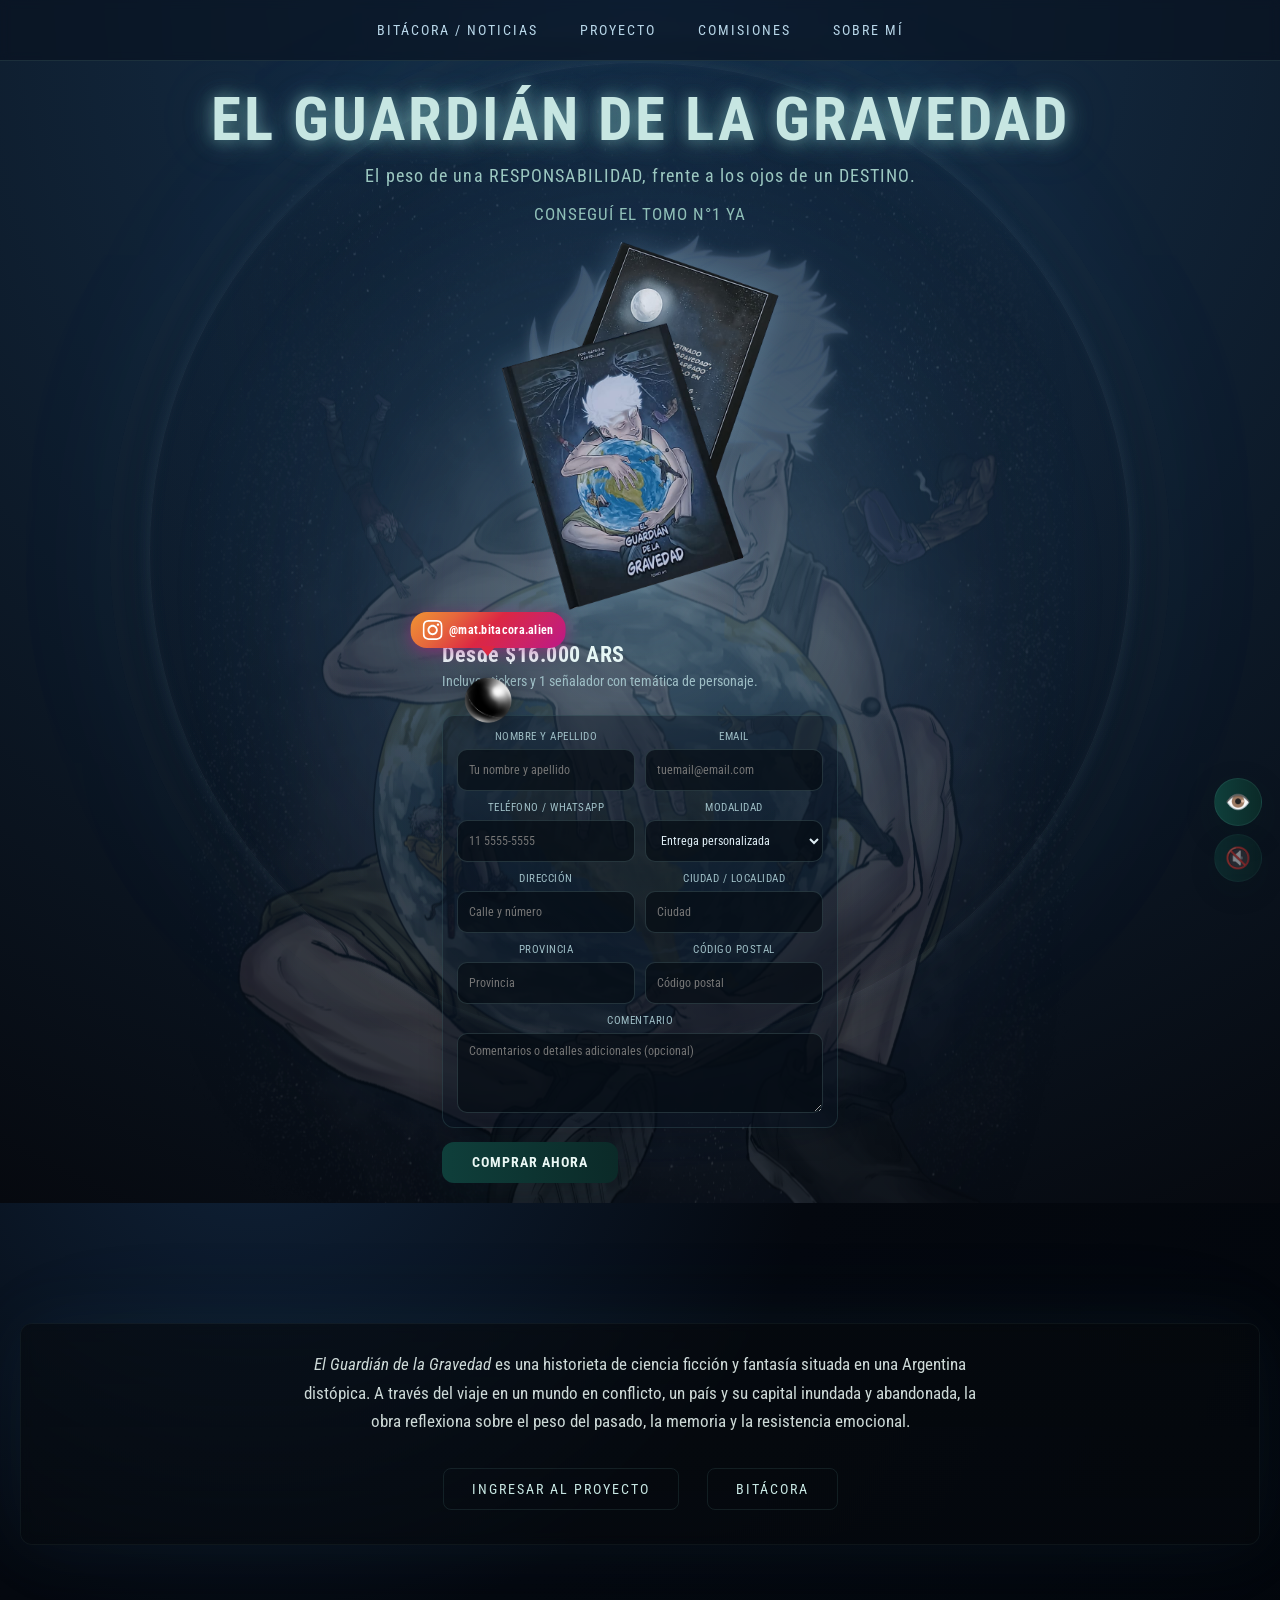
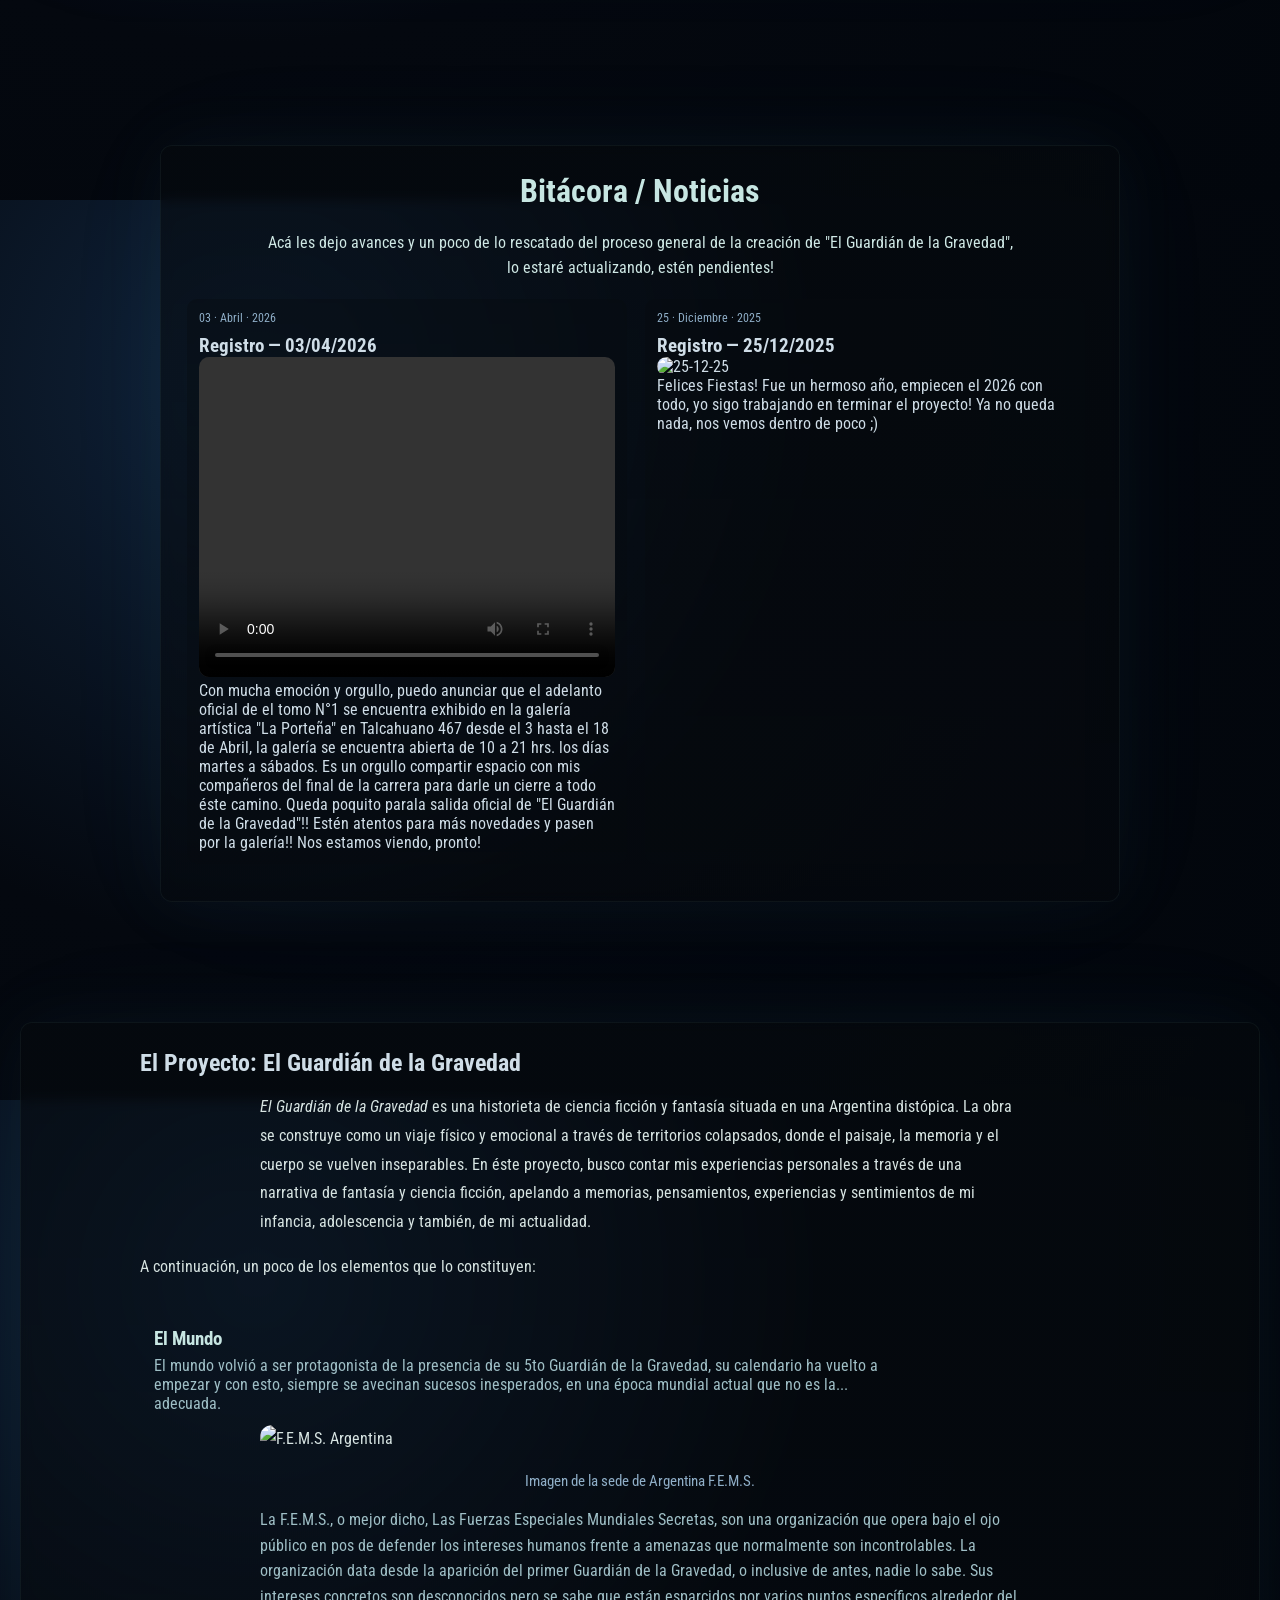
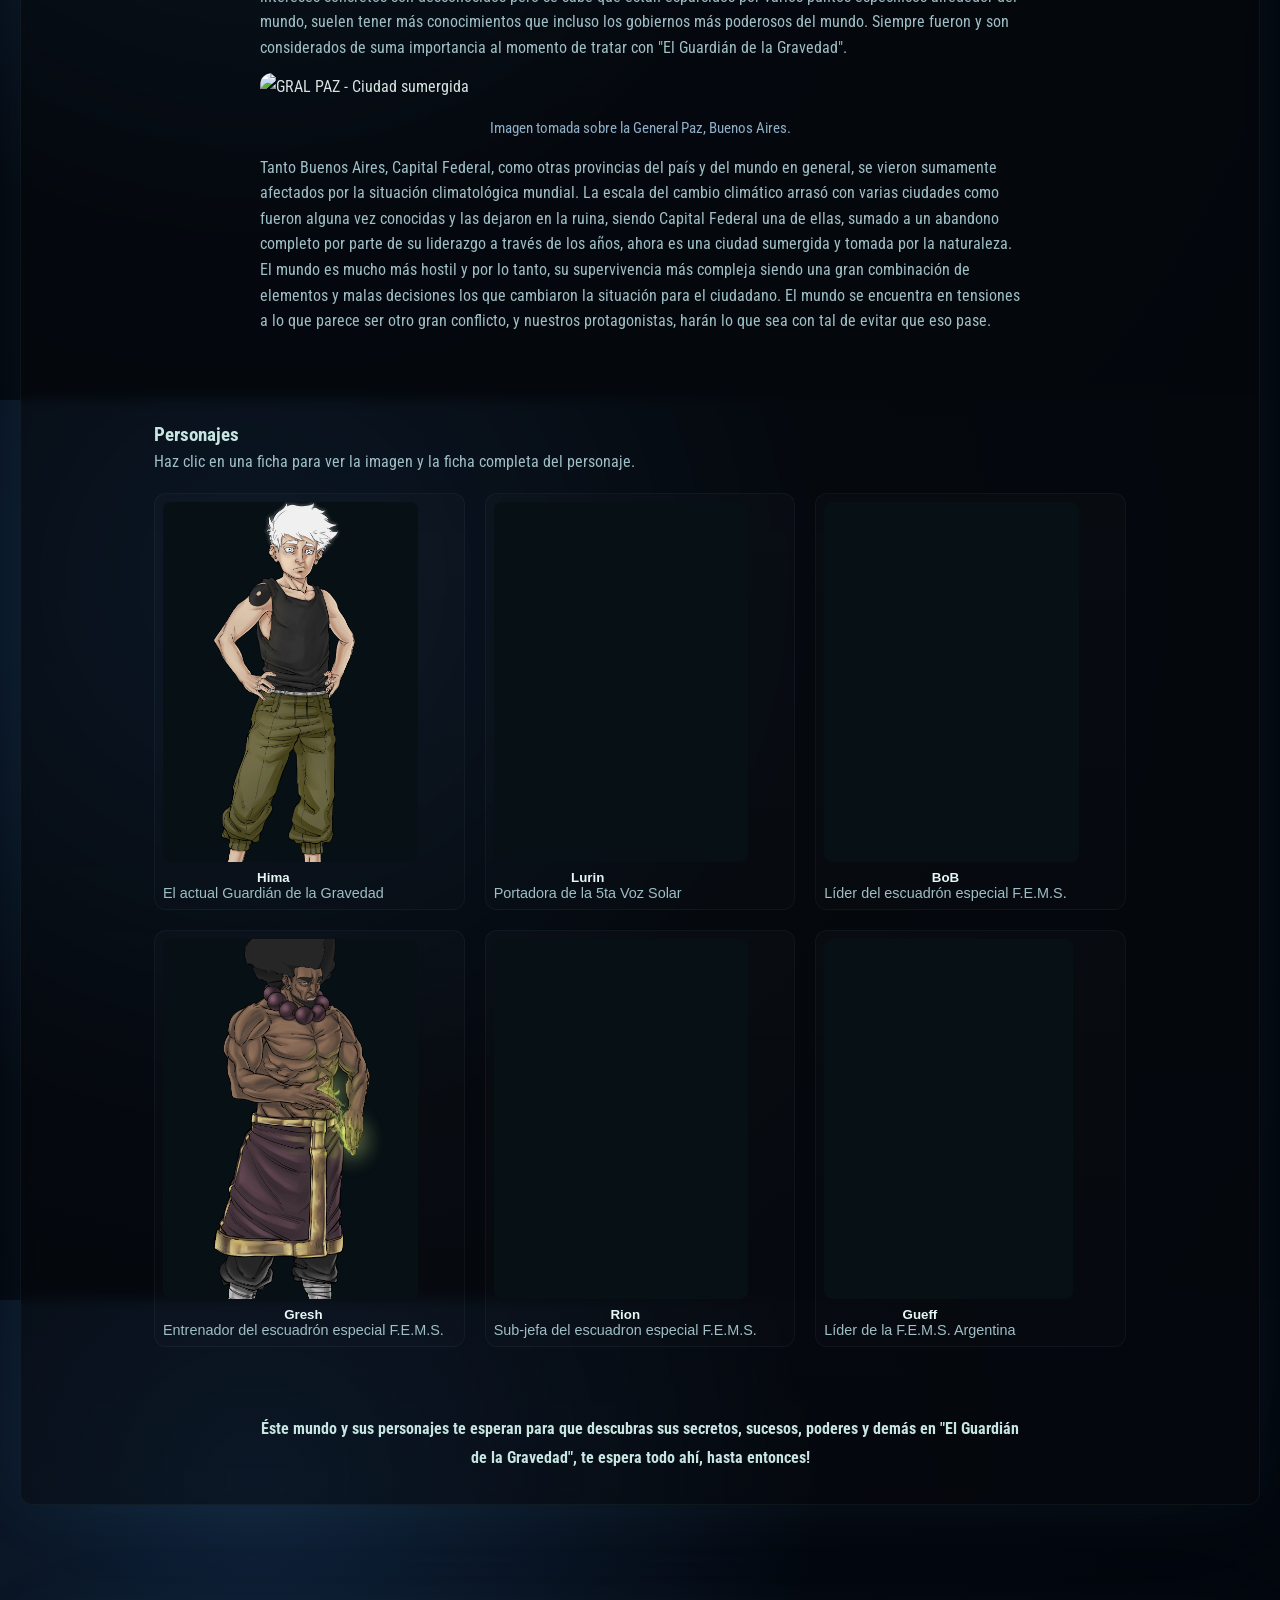
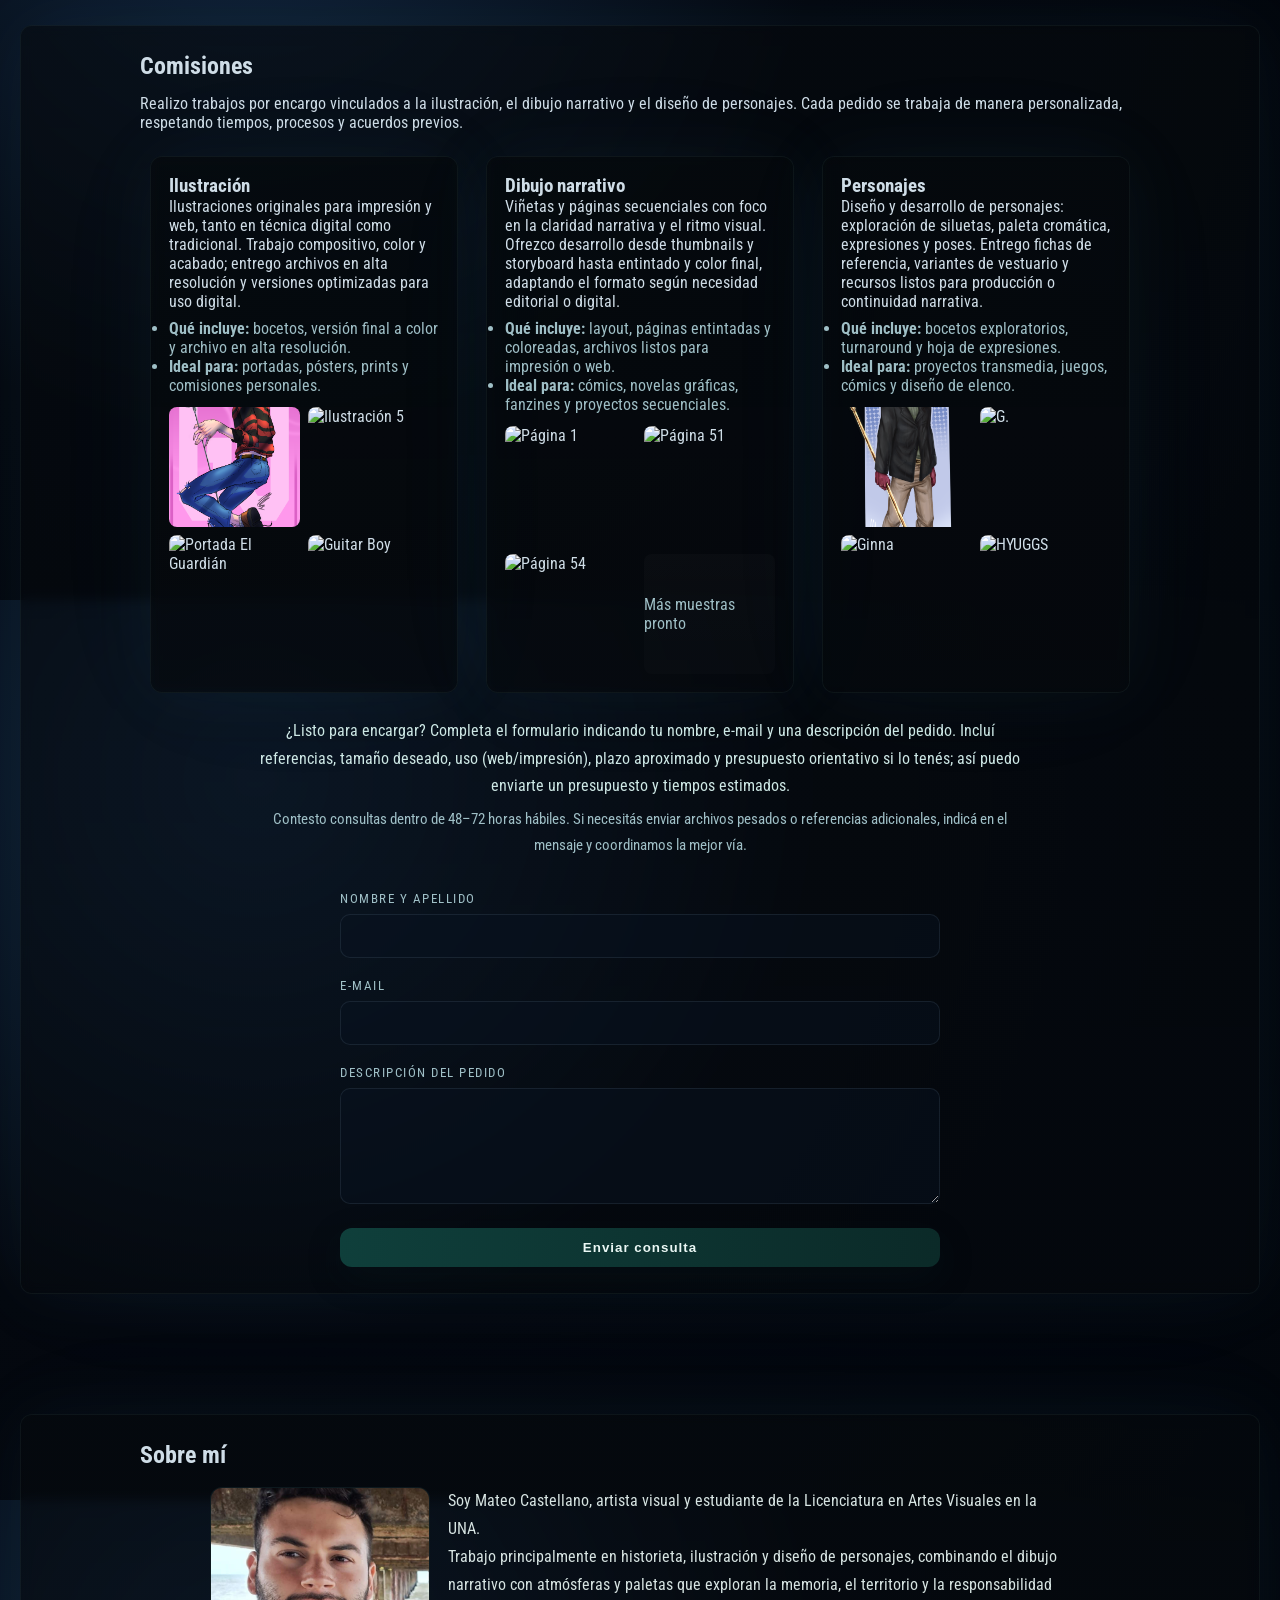
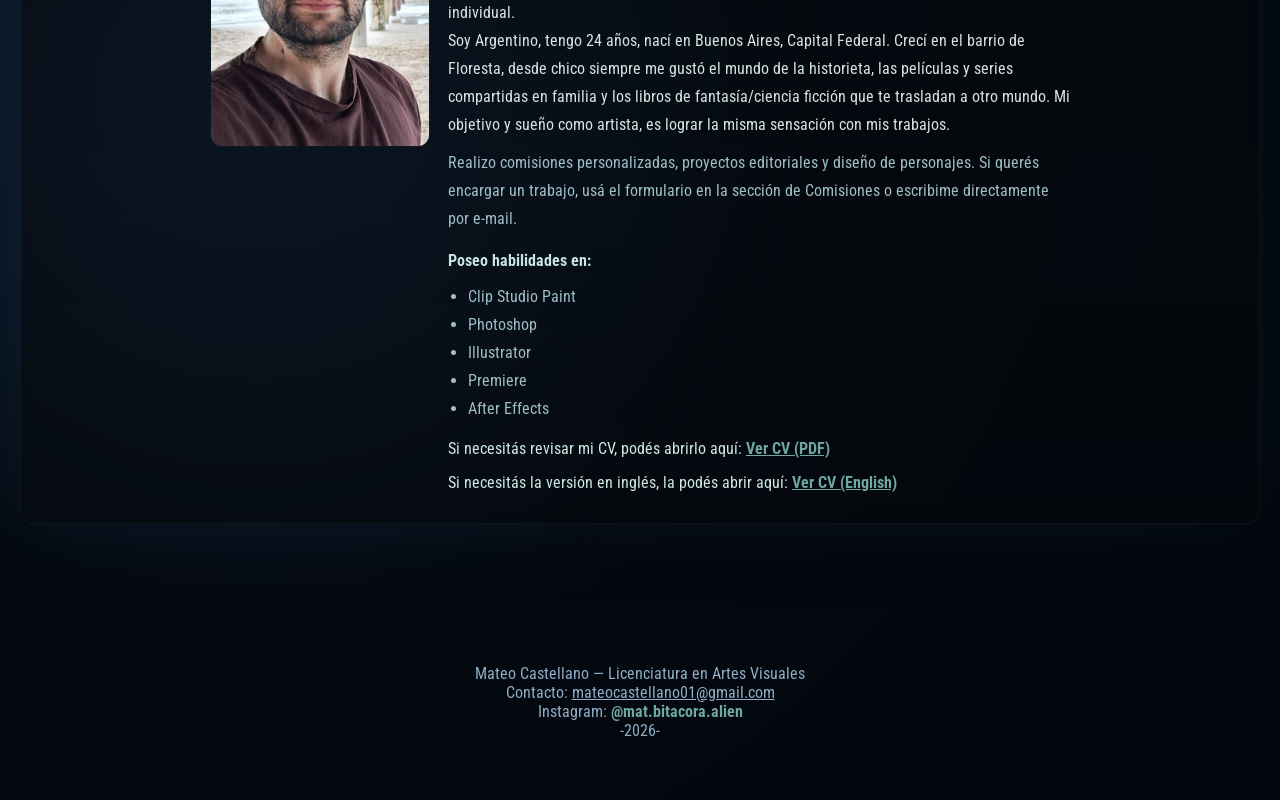
==== commit da897d21: "Add files via upload" ====
--- a/index.html
+++ b/index.html
@@ -312,6 +312,25 @@
     .compra-info{display:flex;flex-direction:column;align-items:flex-start;gap:14px}
     .compra-precio{font-size:1.4rem;font-weight:700;color:#e6f6f5;letter-spacing:.5px}
     .compra-extra{font-size:.85rem;color:#9fbfc6;line-height:1.5;margin-top:-10px}
+    .compra-form{
+      width:min(100%, 520px); display:grid; gap:10px; margin-top:10px;
+      background:rgba(8, 18, 32, 0.42); border:1px solid rgba(110,168,161,0.18);
+      border-radius:12px; padding:14px; box-shadow:0 10px 26px rgba(0,0,0,0.14);
+    }
+    .compra-form-row{display:grid;grid-template-columns:repeat(2,minmax(0,1fr));gap:10px}
+    .compra-field{display:flex;flex-direction:column;gap:6px; font-size:.76rem; color:#9fbfc6;}
+    .compra-field span{letter-spacing:.5px; text-transform:uppercase; font-size:.68rem; }
+    .compra-field input,
+    .compra-field select,
+    .compra-field textarea{
+      width:100%; border:1px solid rgba(144, 194, 190, 0.2); border-radius:10px; padding:10px 11px;
+      background:rgba(6, 12, 20, 0.7); color:#dfeef5; font:inherit; resize:vertical; min-height:42px;
+    }
+    .compra-field textarea{min-height:80px}
+    .compra-field input:focus,
+    .compra-field select:focus,
+    .compra-field textarea:focus{outline:none; border-color:rgba(149, 211, 206, 0.75); box-shadow:0 0 0 2px rgba(134, 208, 201, 0.14)}
+    .compra-field.full{grid-column:1 / -1}
     .btn-comprar{
       display:inline-block;padding:12px 30px;
       background:linear-gradient(90deg,#0f3f3b 0%,#0b2a28 100%);
@@ -906,6 +925,58 @@
           <div class="compra-info">
             <p class="compra-precio">Desde $16.000 ARS</p>
             <p class="compra-extra">Incluye stickers y 1 señalador con temática de personaje.</p>
+
+            <form id="checkout-form" class="compra-form" novalidate>
+              <div class="compra-form-row">
+                <label class="compra-field">
+                  <span>Nombre y apellido</span>
+                  <input id="customer_name" name="customer_name" type="text" placeholder="Tu nombre y apellido" required>
+                </label>
+                <label class="compra-field">
+                  <span>Email</span>
+                  <input id="customer_email" name="customer_email" type="email" placeholder="tuemail@email.com" required>
+                </label>
+              </div>
+
+              <div class="compra-form-row">
+                <label class="compra-field">
+                  <span>Teléfono / WhatsApp</span>
+                  <input id="customer_phone" name="customer_phone" type="tel" placeholder="11 5555-5555" required>
+                </label>
+                <label class="compra-field">
+                  <span>Modalidad</span>
+                  <select id="delivery_method" name="delivery_method" required>
+                    <option value="entrega_personalizada">Entrega personalizada</option>
+                    <option value="envio_personalizado">Envío personalizado</option>
+                  </select>
+                </label>
+              </div>
+
+              <div id="shipping-fields" class="compra-form-row" hidden>
+                <label class="compra-field">
+                  <span>Dirección</span>
+                  <input id="shipping_address" name="shipping_address" type="text" placeholder="Calle y número">
+                </label>
+                <label class="compra-field">
+                  <span>Ciudad / localidad</span>
+                  <input id="shipping_city" name="shipping_city" type="text" placeholder="Ciudad">
+                </label>
+                <label class="compra-field">
+                  <span>Provincia</span>
+                  <input id="shipping_province" name="shipping_province" type="text" placeholder="Provincia">
+                </label>
+                <label class="compra-field">
+                  <span>Código postal</span>
+                  <input id="shipping_postal_code" name="shipping_postal_code" type="text" placeholder="Código postal">
+                </label>
+              </div>
+
+              <label class="compra-field full">
+                <span>Comentario</span>
+                <textarea id="customer_note" name="customer_note" placeholder="Comentarios o detalles adicionales (opcional)"></textarea>
+              </label>
+            </form>
+
             <a id="compra-btn" class="btn-comprar" href="#" rel="noopener noreferrer">Comprar ahora</a>
             <p id="compra-error" class="compra-error" hidden>No pudimos conectar con el checkout. Probá de nuevo en unos segundos o escribinos por mail.</p>
           </div>
@@ -1481,8 +1552,61 @@
       const COMPRA_MAILTO = 'mailto:mateocastellano01@gmail.com?subject=' + encodeURIComponent('Quiero comprar un ejemplar de El Guardián de la Gravedad');
       const compraBtn = document.getElementById('compra-btn');
       const compraError = document.getElementById('compra-error');
+      const checkoutForm = document.getElementById('checkout-form');
+      const shippingFields = document.getElementById('shipping-fields');
+      const deliveryMethodSelect = document.getElementById('delivery_method');
+
+      function toggleShippingFields() {
+        if (!shippingFields || !deliveryMethodSelect) return;
+        const isShipping = deliveryMethodSelect.value === 'envio_personalizado';
+        shippingFields.hidden = !isShipping;
+      }
+
+      if (deliveryMethodSelect) {
+        deliveryMethodSelect.addEventListener('change', toggleShippingFields);
+        toggleShippingFields();
+      }
+
+      function getCheckoutPayload() {
+        const customerName = document.getElementById('customer_name')?.value.trim() || '';
+        const customerEmail = document.getElementById('customer_email')?.value.trim() || '';
+        const customerPhone = document.getElementById('customer_phone')?.value.trim() || '';
+        const deliveryMethod = deliveryMethodSelect ? deliveryMethodSelect.value : 'entrega_personalizada';
+        const shippingAddress = document.getElementById('shipping_address')?.value.trim() || '';
+        const shippingCity = document.getElementById('shipping_city')?.value.trim() || '';
+        const shippingProvince = document.getElementById('shipping_province')?.value.trim() || '';
+        const shippingPostalCode = document.getElementById('shipping_postal_code')?.value.trim() || '';
+        const customerNote = document.getElementById('customer_note')?.value.trim() || '';
+
+        if (!customerName || !customerEmail || !customerPhone || !deliveryMethod) {
+          throw new Error('Completá tu nombre, email, teléfono y modalidad de entrega.');
+        }
+
+        if (!/^[^\s@]+@[^\s@]+\.[^\s@]+$/.test(customerEmail)) {
+          throw new Error('Ingresá un email válido.');
+        }
+
+        if (deliveryMethod === 'envio_personalizado') {
+          if (!shippingAddress || !shippingCity || !shippingProvince || !shippingPostalCode) {
+            throw new Error('Para envío personalizado, completá dirección, ciudad, provincia y código postal.');
+          }
+        }
+
+        return {
+          customer_name: customerName,
+          customer_email: customerEmail,
+          customer_phone: customerPhone,
+          delivery_method: deliveryMethod,
+          shipping_address: deliveryMethod === 'envio_personalizado' ? shippingAddress : null,
+          shipping_city: deliveryMethod === 'envio_personalizado' ? shippingCity : null,
+          shipping_province: deliveryMethod === 'envio_personalizado' ? shippingProvince : null,
+          shipping_postal_code: deliveryMethod === 'envio_personalizado' ? shippingPostalCode : null,
+          customer_note: customerNote || null,
+        };
+      }
+
       if(compraBtn){
-        compraBtn.href = COMPRA_MAILTO; // fallback si JS falla o el backend no responde
+        compraBtn.href = COMPRA_MAILTO;
         compraBtn.addEventListener('click', function(event){
           event.preventDefault();
           if(compraBtn.getAttribute('aria-disabled') === 'true') return;
@@ -1492,24 +1616,40 @@
           compraBtn.textContent = 'Procesando...';
           if(compraError) compraError.hidden = true;
 
-          fetch(CHECKOUT_BACKEND_URL + '/api/create-order', {
-            method: 'POST',
-            headers: { 'Content-Type': 'application/json' },
-          })
-            .then(function(response){
-              if(!response.ok) throw new Error('create-order respondió ' + response.status);
-              return response.json();
+          try {
+            const payload = getCheckoutPayload();
+
+            fetch(CHECKOUT_BACKEND_URL + '/api/create-order', {
+              method: 'POST',
+              headers: { 'Content-Type': 'application/json' },
+              body: JSON.stringify(payload),
             })
-            .then(function(data){
-              if(!data || !data.checkout_url) throw new Error('Respuesta sin checkout_url');
-              window.location.href = data.checkout_url;
-            })
-            .catch(function(error){
-              console.error('No se pudo iniciar la compra:', error);
-              compraBtn.removeAttribute('aria-disabled');
-              compraBtn.textContent = textoOriginal;
-              if(compraError) compraError.hidden = false;
-            });
+              .then(function(response){
+                if(!response.ok) throw new Error('create-order respondió ' + response.status);
+                return response.json();
+              })
+              .then(function(data){
+                if(!data || !data.checkout_url) throw new Error('Respuesta sin checkout_url');
+                window.location.href = data.checkout_url;
+              })
+              .catch(function(error){
+                console.error('No se pudo iniciar la compra:', error);
+                compraBtn.removeAttribute('aria-disabled');
+                compraBtn.textContent = textoOriginal;
+                if(compraError) {
+                  compraError.textContent = error?.message || 'No pudimos conectar con el checkout. Probá de nuevo en unos segundos o escribinos por mail.';
+                  compraError.hidden = false;
+                }
+              });
+          } catch (error) {
+            console.error('Validación del formulario fallida:', error);
+            compraBtn.removeAttribute('aria-disabled');
+            compraBtn.textContent = textoOriginal;
+            if(compraError) {
+              compraError.textContent = error.message || 'Completá los datos requeridos.';
+              compraError.hidden = false;
+            }
+          }
         });
       }
 
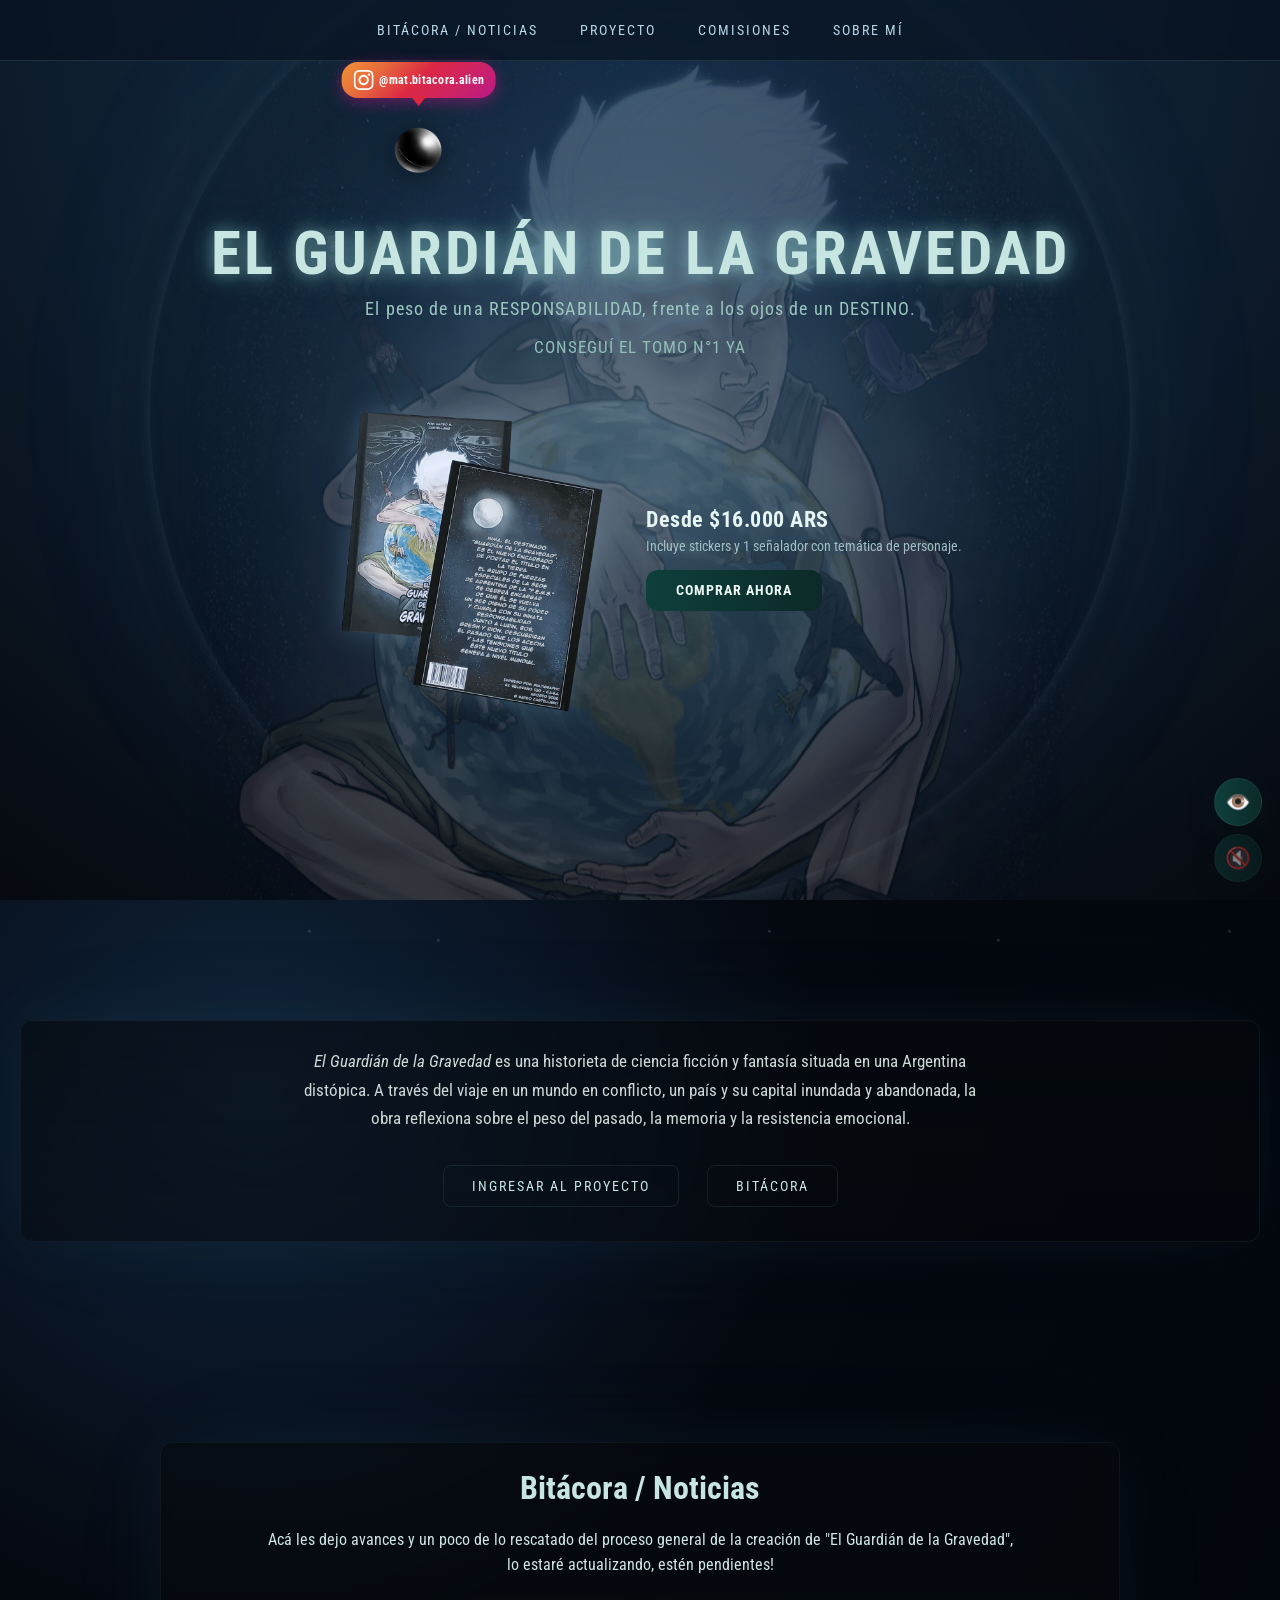
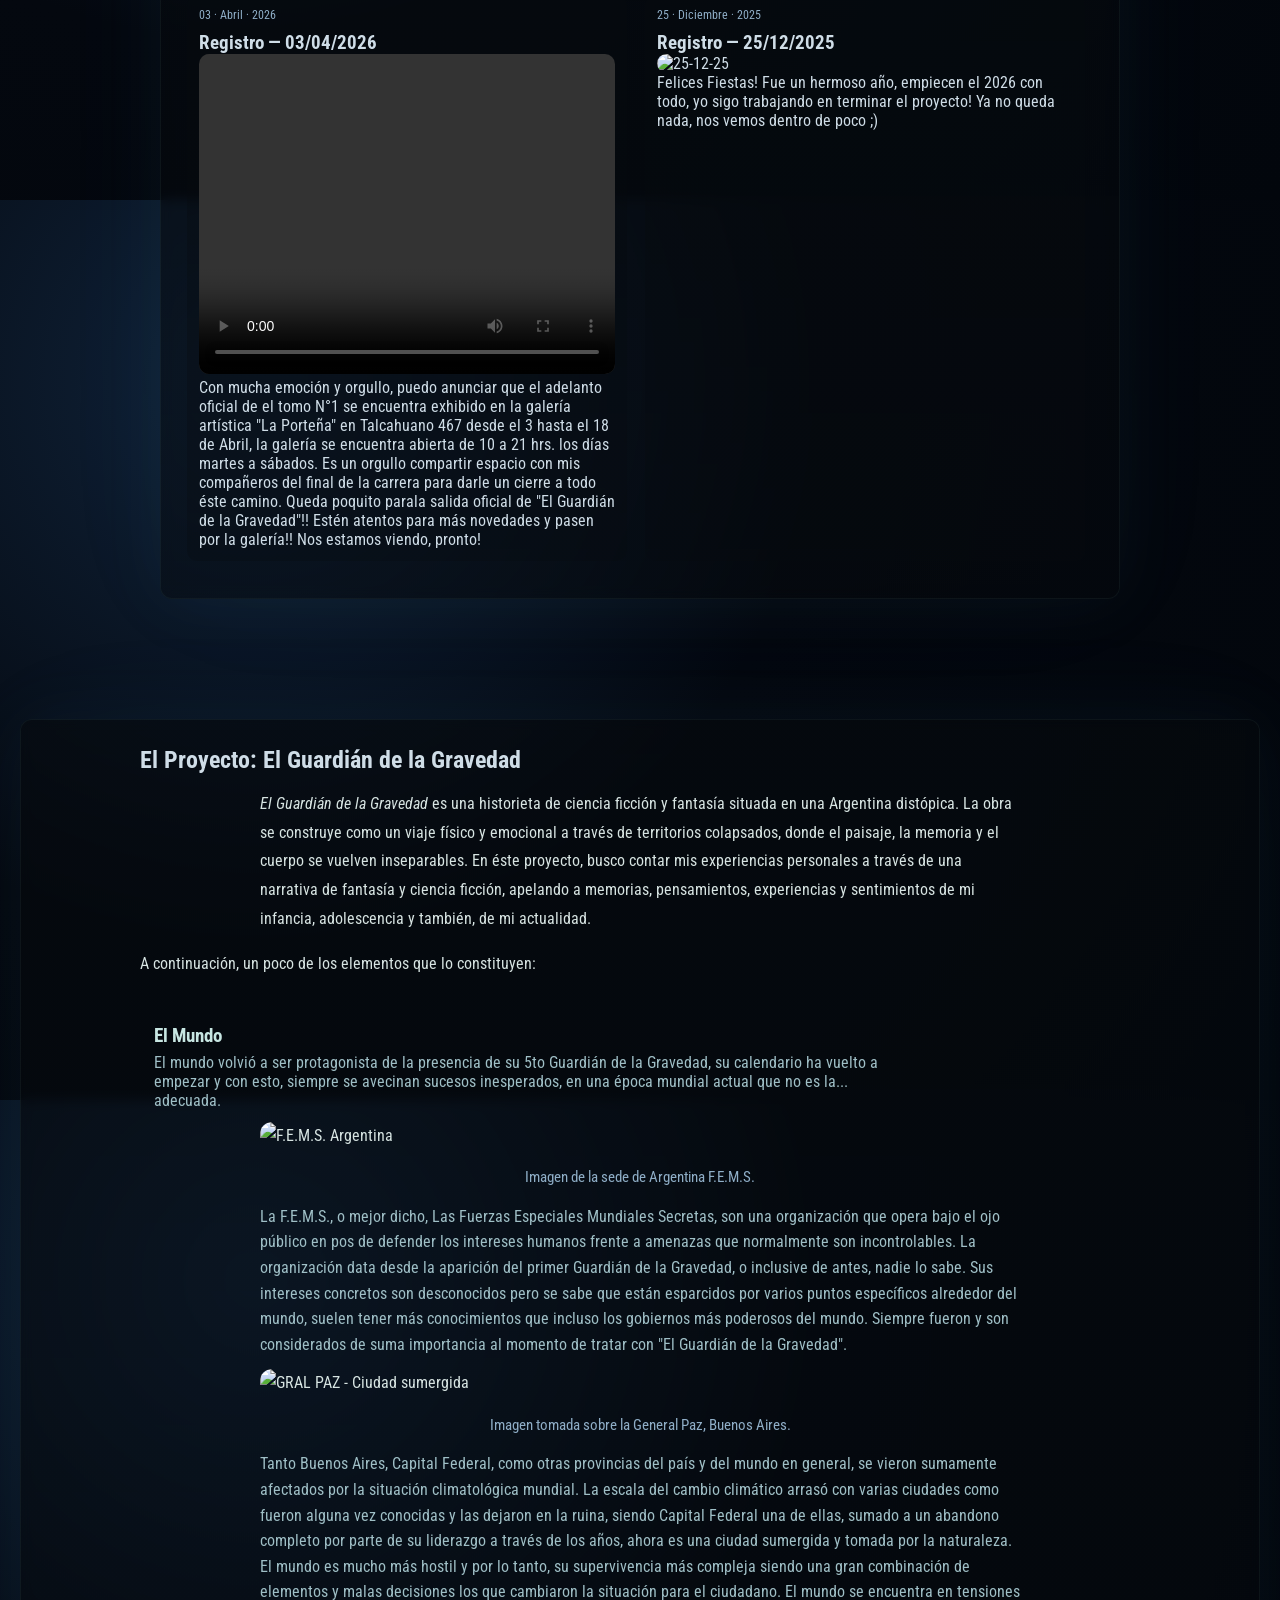
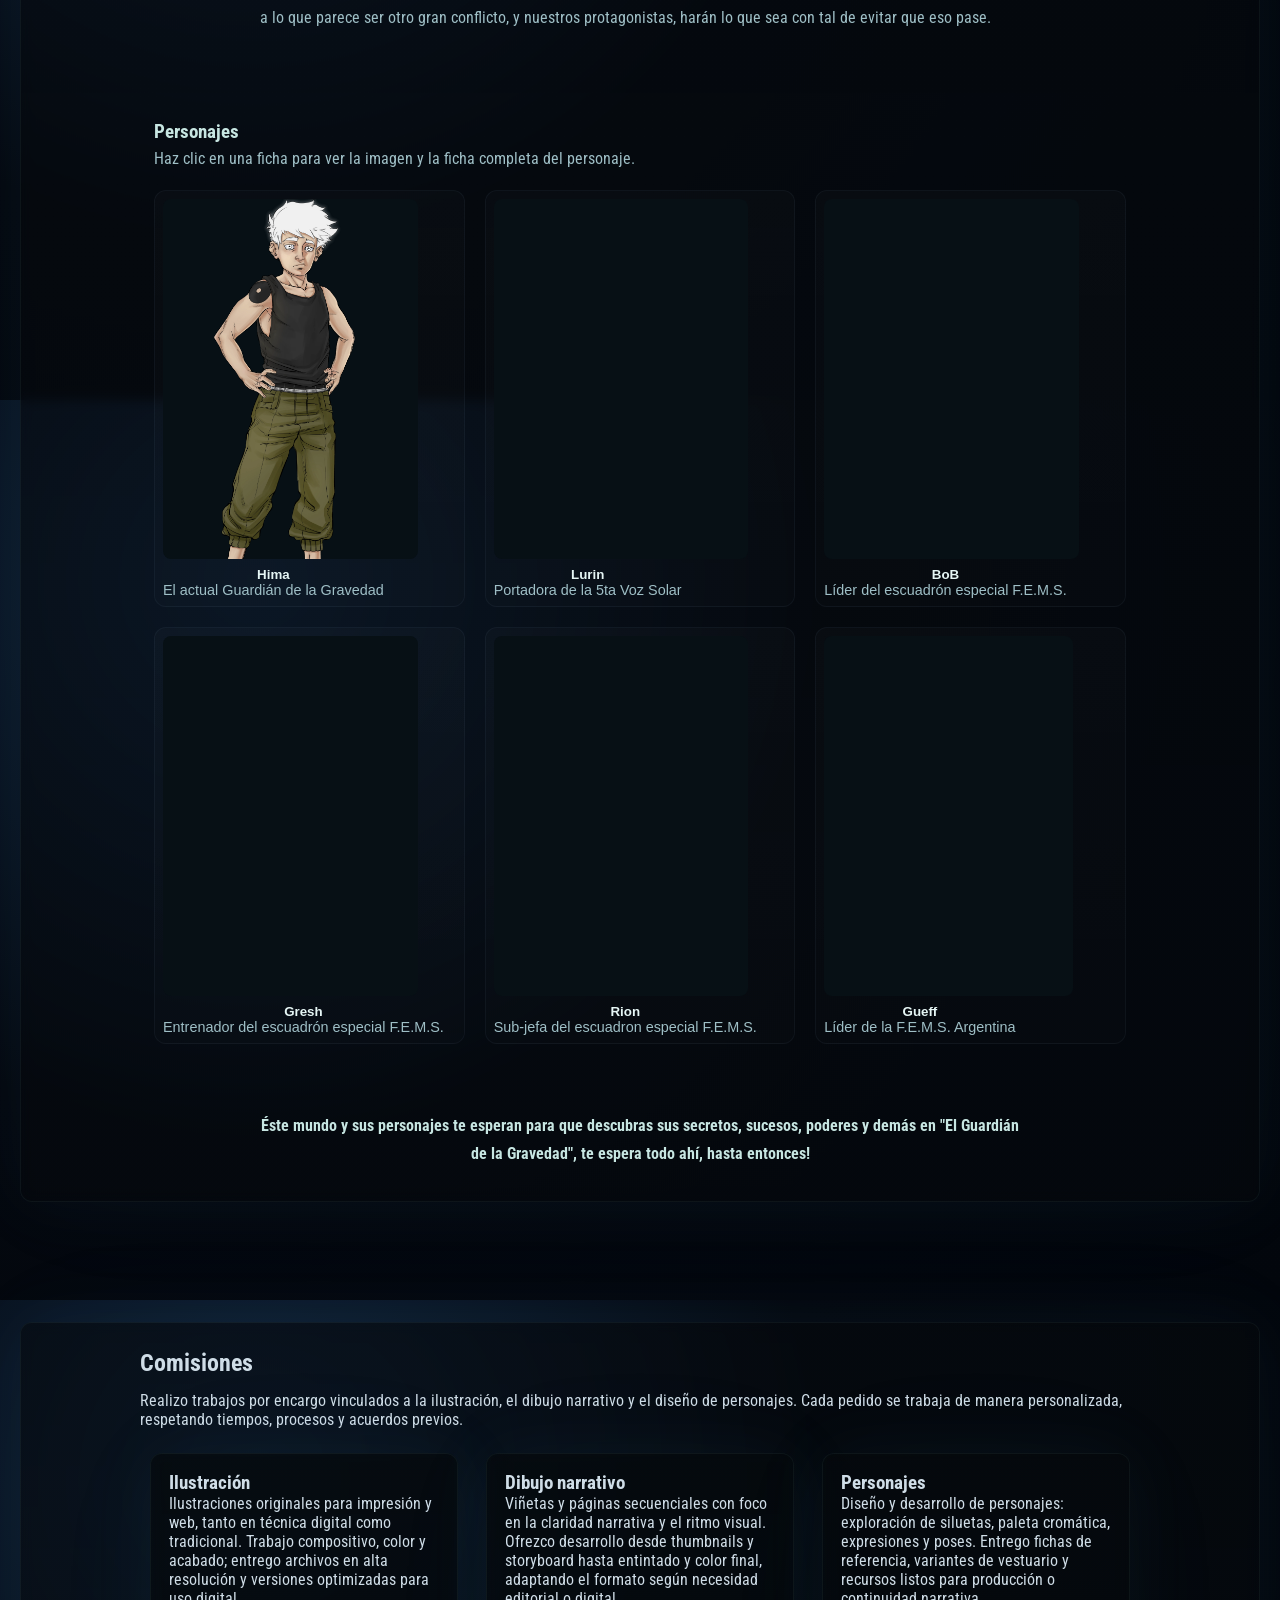
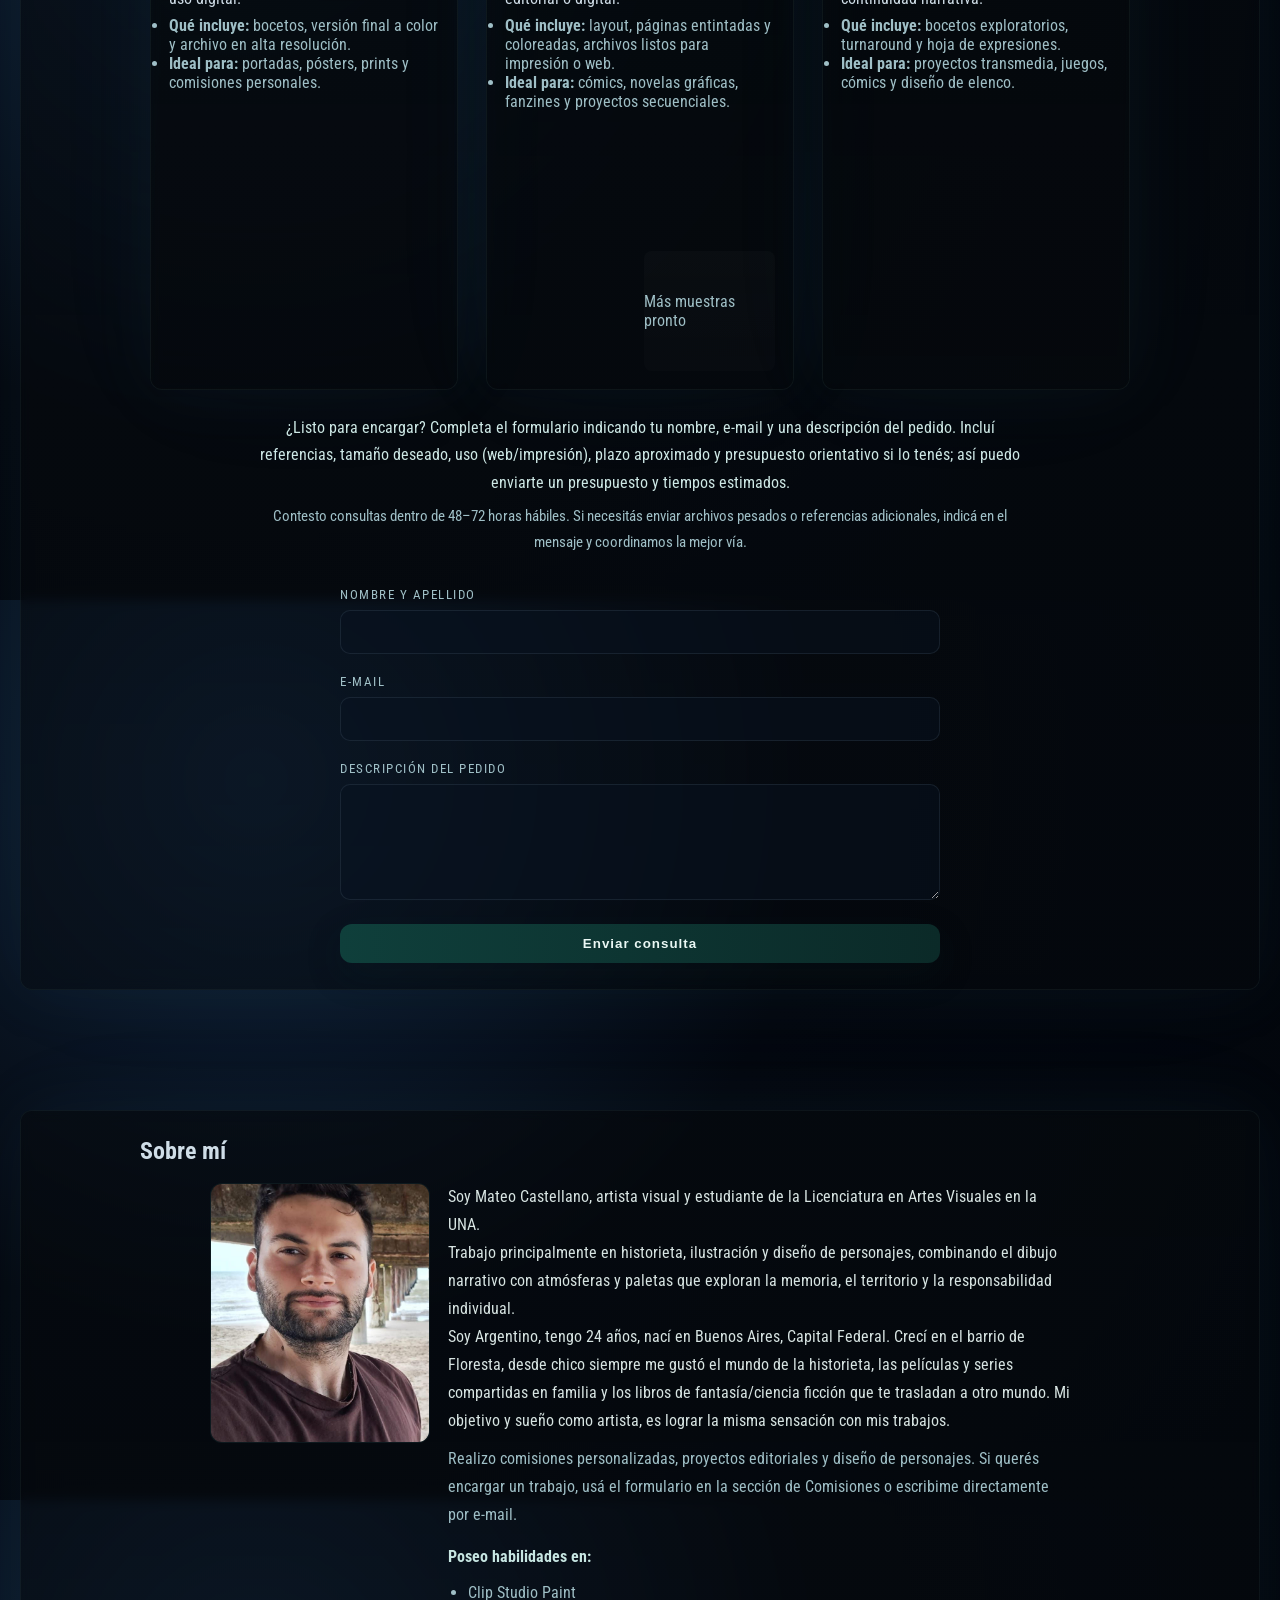
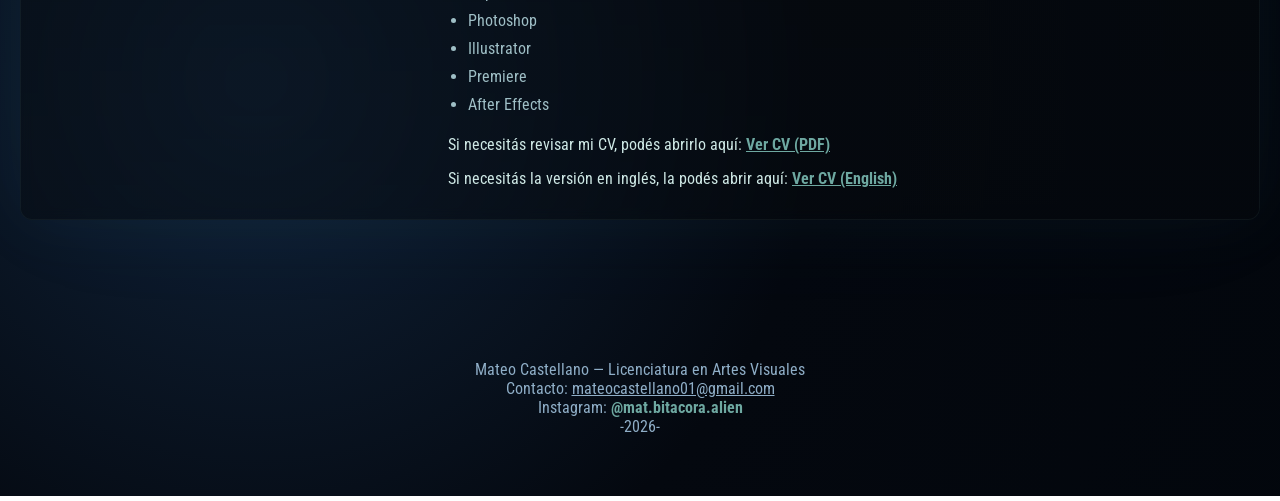
==== commit 1b89c73f: "Add files via upload" ====
--- a/index.html
+++ b/index.html
@@ -313,10 +313,11 @@
     .compra-precio{font-size:1.4rem;font-weight:700;color:#e6f6f5;letter-spacing:.5px}
     .compra-extra{font-size:.85rem;color:#9fbfc6;line-height:1.5;margin-top:-10px}
     .compra-form{
-      width:min(100%, 520px); display:grid; gap:10px; margin-top:10px;
+      width:min(100%, 520px); display:none; gap:10px; margin-top:10px;
       background:rgba(8, 18, 32, 0.42); border:1px solid rgba(110,168,161,0.18);
       border-radius:12px; padding:14px; box-shadow:0 10px 26px rgba(0,0,0,0.14);
     }
+    .compra-form.is-visible{display:grid}
     .compra-form-row{display:grid;grid-template-columns:repeat(2,minmax(0,1fr));gap:10px}
     .compra-field{display:flex;flex-direction:column;gap:6px; font-size:.76rem; color:#9fbfc6;}
     .compra-field span{letter-spacing:.5px; text-transform:uppercase; font-size:.68rem; }
@@ -926,58 +927,7 @@
             <p class="compra-precio">Desde $16.000 ARS</p>
             <p class="compra-extra">Incluye stickers y 1 señalador con temática de personaje.</p>
 
-            <form id="checkout-form" class="compra-form" novalidate>
-              <div class="compra-form-row">
-                <label class="compra-field">
-                  <span>Nombre y apellido</span>
-                  <input id="customer_name" name="customer_name" type="text" placeholder="Tu nombre y apellido" required>
-                </label>
-                <label class="compra-field">
-                  <span>Email</span>
-                  <input id="customer_email" name="customer_email" type="email" placeholder="tuemail@email.com" required>
-                </label>
-              </div>
-
-              <div class="compra-form-row">
-                <label class="compra-field">
-                  <span>Teléfono / WhatsApp</span>
-                  <input id="customer_phone" name="customer_phone" type="tel" placeholder="11 5555-5555" required>
-                </label>
-                <label class="compra-field">
-                  <span>Modalidad</span>
-                  <select id="delivery_method" name="delivery_method" required>
-                    <option value="entrega_personalizada">Entrega personalizada</option>
-                    <option value="envio_personalizado">Envío personalizado</option>
-                  </select>
-                </label>
-              </div>
-
-              <div id="shipping-fields" class="compra-form-row" hidden>
-                <label class="compra-field">
-                  <span>Dirección</span>
-                  <input id="shipping_address" name="shipping_address" type="text" placeholder="Calle y número">
-                </label>
-                <label class="compra-field">
-                  <span>Ciudad / localidad</span>
-                  <input id="shipping_city" name="shipping_city" type="text" placeholder="Ciudad">
-                </label>
-                <label class="compra-field">
-                  <span>Provincia</span>
-                  <input id="shipping_province" name="shipping_province" type="text" placeholder="Provincia">
-                </label>
-                <label class="compra-field">
-                  <span>Código postal</span>
-                  <input id="shipping_postal_code" name="shipping_postal_code" type="text" placeholder="Código postal">
-                </label>
-              </div>
-
-              <label class="compra-field full">
-                <span>Comentario</span>
-                <textarea id="customer_note" name="customer_note" placeholder="Comentarios o detalles adicionales (opcional)"></textarea>
-              </label>
-            </form>
-
-            <a id="compra-btn" class="btn-comprar" href="#" rel="noopener noreferrer">Comprar ahora</a>
+            <a id="compra-btn" class="btn-comprar" href="compra.html" rel="noopener noreferrer">Comprar ahora</a>
             <p id="compra-error" class="compra-error" hidden>No pudimos conectar con el checkout. Probá de nuevo en unos segundos o escribinos por mail.</p>
           </div>
         </div>
@@ -1548,109 +1498,9 @@
       // Compra: "Comprar ahora" crea una Order en el backend (Mercado Pago Checkout
       // Pro, Orders API) y redirige al comprador al checkout_url que devuelve.
       // El precio y el producto los decide SOLO el backend; acá nunca se manda monto.
-      const CHECKOUT_BACKEND_URL = 'https://mercadopago-backend-five.vercel.app';
-      const COMPRA_MAILTO = 'mailto:mateocastellano01@gmail.com?subject=' + encodeURIComponent('Quiero comprar un ejemplar de El Guardián de la Gravedad');
       const compraBtn = document.getElementById('compra-btn');
-      const compraError = document.getElementById('compra-error');
-      const checkoutForm = document.getElementById('checkout-form');
-      const shippingFields = document.getElementById('shipping-fields');
-      const deliveryMethodSelect = document.getElementById('delivery_method');
-
-      function toggleShippingFields() {
-        if (!shippingFields || !deliveryMethodSelect) return;
-        const isShipping = deliveryMethodSelect.value === 'envio_personalizado';
-        shippingFields.hidden = !isShipping;
-      }
-
-      if (deliveryMethodSelect) {
-        deliveryMethodSelect.addEventListener('change', toggleShippingFields);
-        toggleShippingFields();
-      }
-
-      function getCheckoutPayload() {
-        const customerName = document.getElementById('customer_name')?.value.trim() || '';
-        const customerEmail = document.getElementById('customer_email')?.value.trim() || '';
-        const customerPhone = document.getElementById('customer_phone')?.value.trim() || '';
-        const deliveryMethod = deliveryMethodSelect ? deliveryMethodSelect.value : 'entrega_personalizada';
-        const shippingAddress = document.getElementById('shipping_address')?.value.trim() || '';
-        const shippingCity = document.getElementById('shipping_city')?.value.trim() || '';
-        const shippingProvince = document.getElementById('shipping_province')?.value.trim() || '';
-        const shippingPostalCode = document.getElementById('shipping_postal_code')?.value.trim() || '';
-        const customerNote = document.getElementById('customer_note')?.value.trim() || '';
-
-        if (!customerName || !customerEmail || !customerPhone || !deliveryMethod) {
-          throw new Error('Completá tu nombre, email, teléfono y modalidad de entrega.');
-        }
-
-        if (!/^[^\s@]+@[^\s@]+\.[^\s@]+$/.test(customerEmail)) {
-          throw new Error('Ingresá un email válido.');
-        }
-
-        if (deliveryMethod === 'envio_personalizado') {
-          if (!shippingAddress || !shippingCity || !shippingProvince || !shippingPostalCode) {
-            throw new Error('Para envío personalizado, completá dirección, ciudad, provincia y código postal.');
-          }
-        }
-
-        return {
-          customer_name: customerName,
-          customer_email: customerEmail,
-          customer_phone: customerPhone,
-          delivery_method: deliveryMethod,
-          shipping_address: deliveryMethod === 'envio_personalizado' ? shippingAddress : null,
-          shipping_city: deliveryMethod === 'envio_personalizado' ? shippingCity : null,
-          shipping_province: deliveryMethod === 'envio_personalizado' ? shippingProvince : null,
-          shipping_postal_code: deliveryMethod === 'envio_personalizado' ? shippingPostalCode : null,
-          customer_note: customerNote || null,
-        };
-      }
-
-      if(compraBtn){
-        compraBtn.href = COMPRA_MAILTO;
-        compraBtn.addEventListener('click', function(event){
-          event.preventDefault();
-          if(compraBtn.getAttribute('aria-disabled') === 'true') return;
-
-          const textoOriginal = compraBtn.textContent;
-          compraBtn.setAttribute('aria-disabled', 'true');
-          compraBtn.textContent = 'Procesando...';
-          if(compraError) compraError.hidden = true;
-
-          try {
-            const payload = getCheckoutPayload();
-
-            fetch(CHECKOUT_BACKEND_URL + '/api/create-order', {
-              method: 'POST',
-              headers: { 'Content-Type': 'application/json' },
-              body: JSON.stringify(payload),
-            })
-              .then(function(response){
-                if(!response.ok) throw new Error('create-order respondió ' + response.status);
-                return response.json();
-              })
-              .then(function(data){
-                if(!data || !data.checkout_url) throw new Error('Respuesta sin checkout_url');
-                window.location.href = data.checkout_url;
-              })
-              .catch(function(error){
-                console.error('No se pudo iniciar la compra:', error);
-                compraBtn.removeAttribute('aria-disabled');
-                compraBtn.textContent = textoOriginal;
-                if(compraError) {
-                  compraError.textContent = error?.message || 'No pudimos conectar con el checkout. Probá de nuevo en unos segundos o escribinos por mail.';
-                  compraError.hidden = false;
-                }
-              });
-          } catch (error) {
-            console.error('Validación del formulario fallida:', error);
-            compraBtn.removeAttribute('aria-disabled');
-            compraBtn.textContent = textoOriginal;
-            if(compraError) {
-              compraError.textContent = error.message || 'Completá los datos requeridos.';
-              compraError.hidden = false;
-            }
-          }
-        });
+      if (compraBtn) {
+        compraBtn.setAttribute('href', 'compra.html');
       }
 
       // Determine when initial hero animations complete.
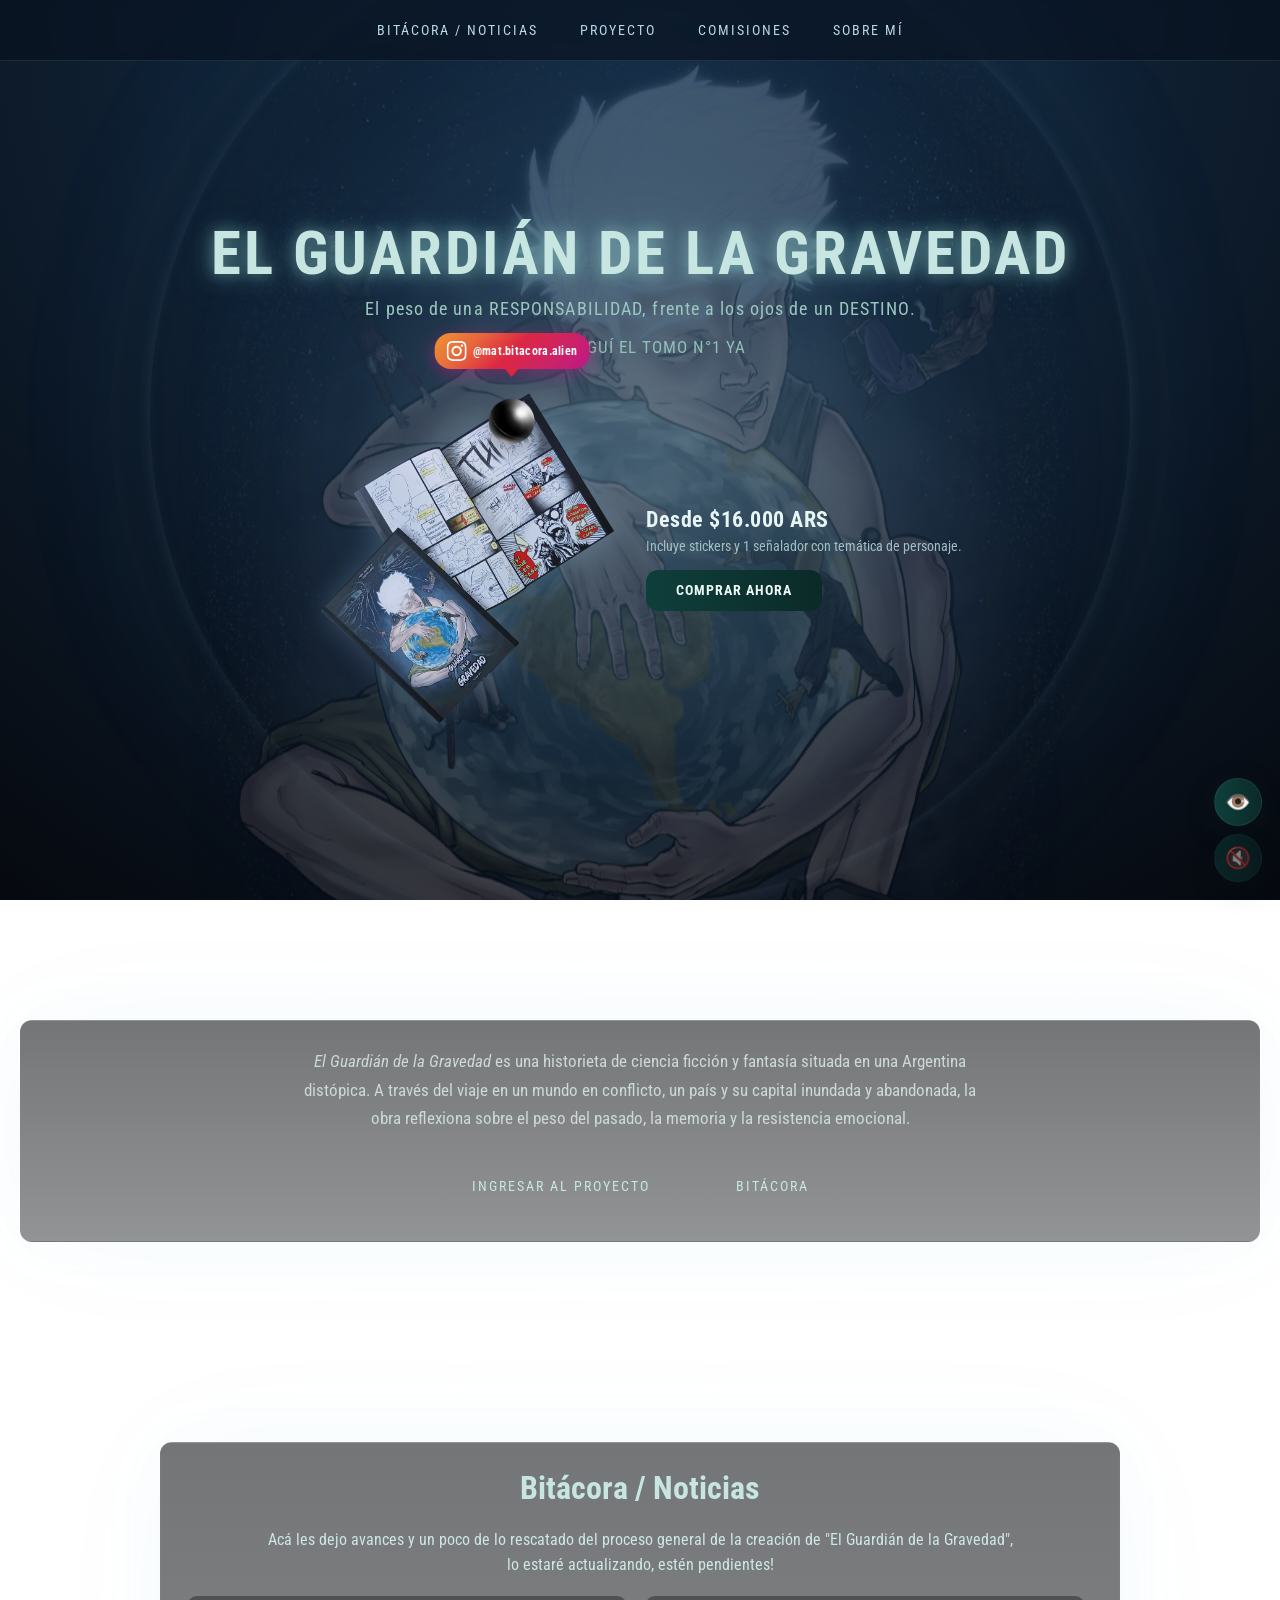
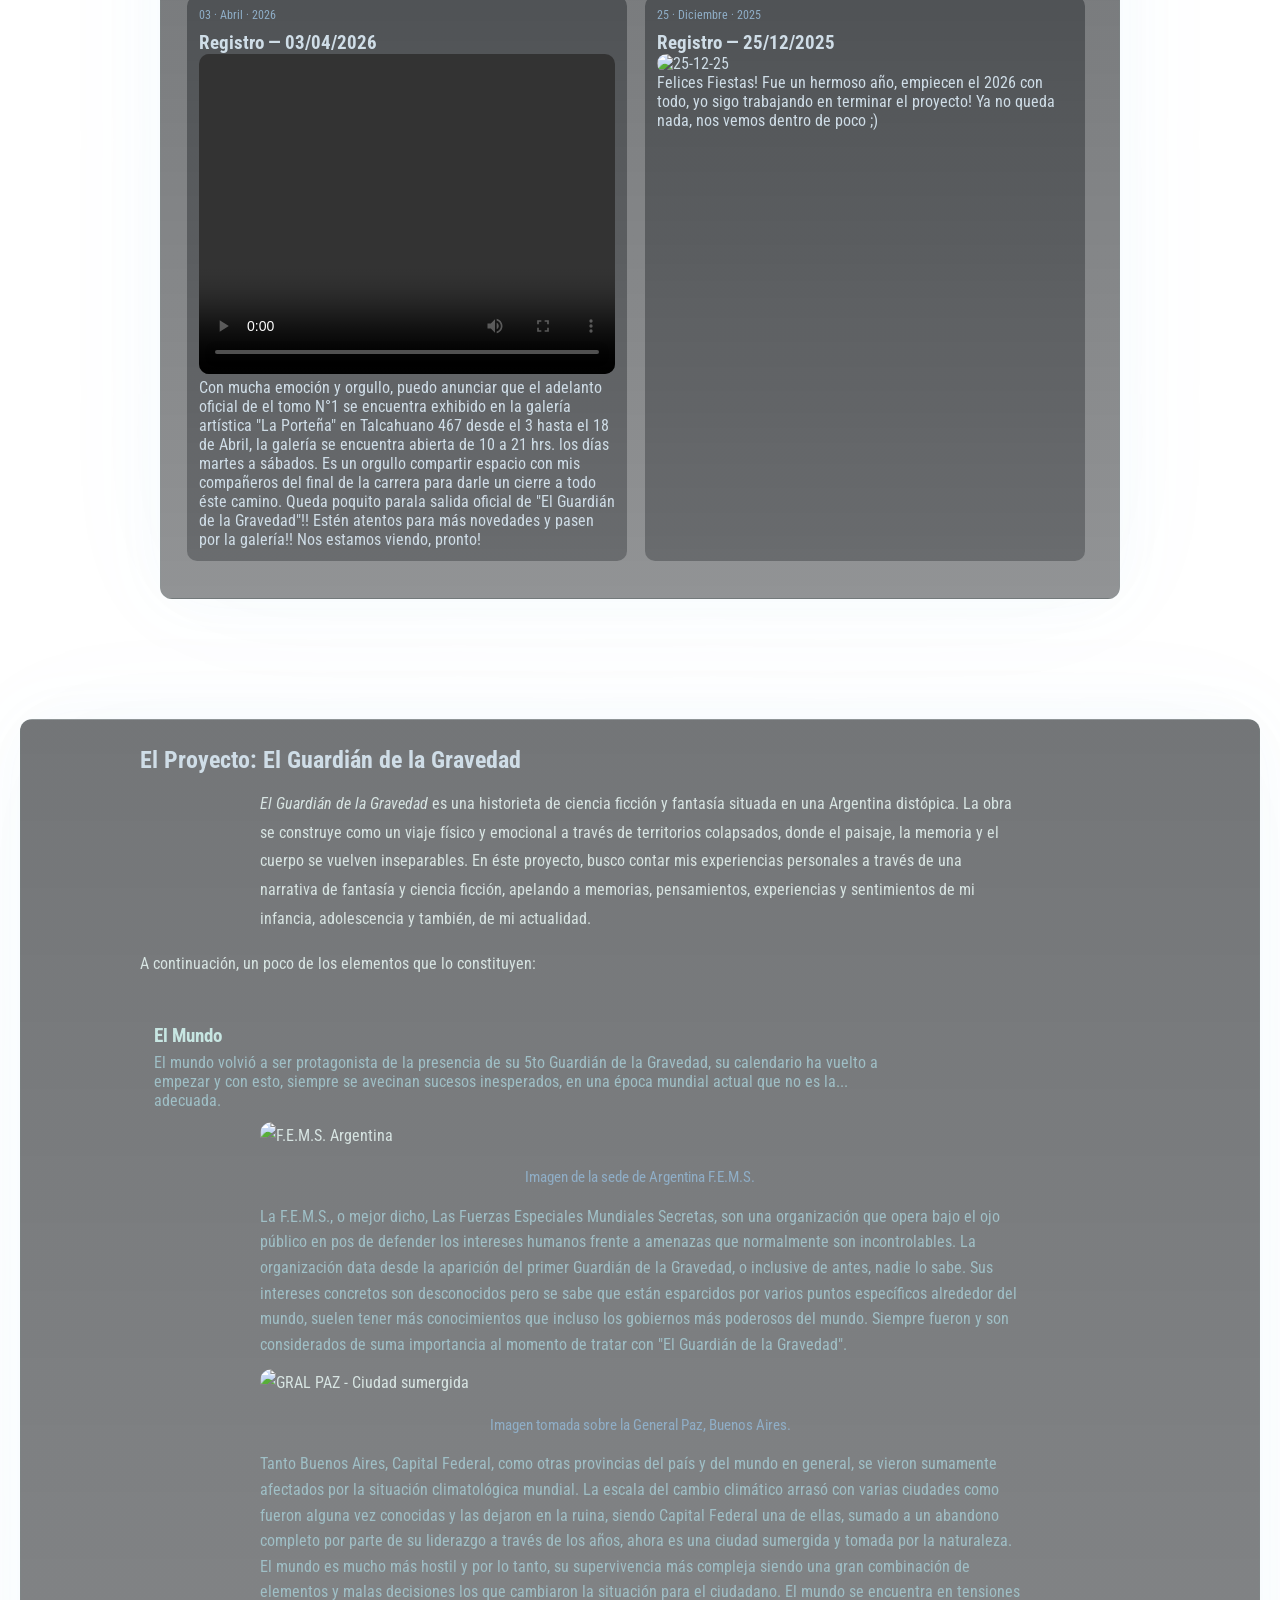
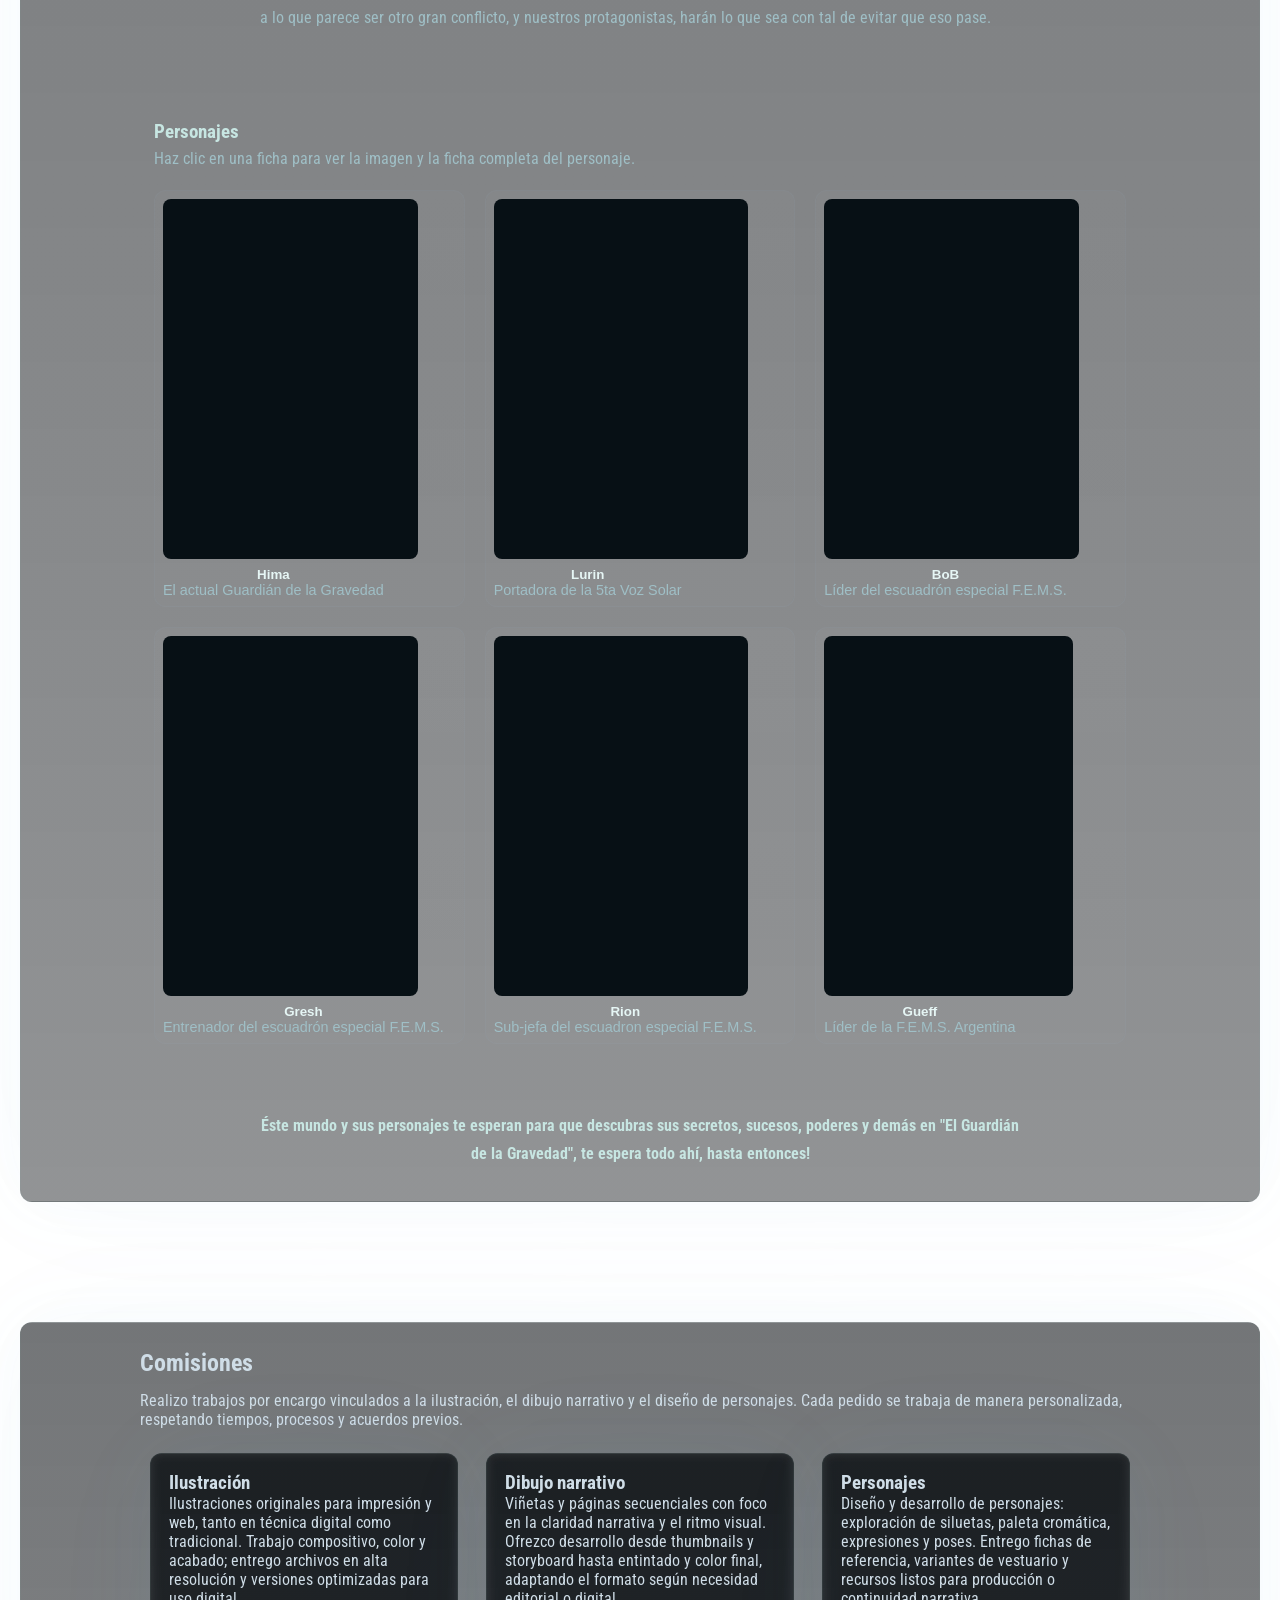
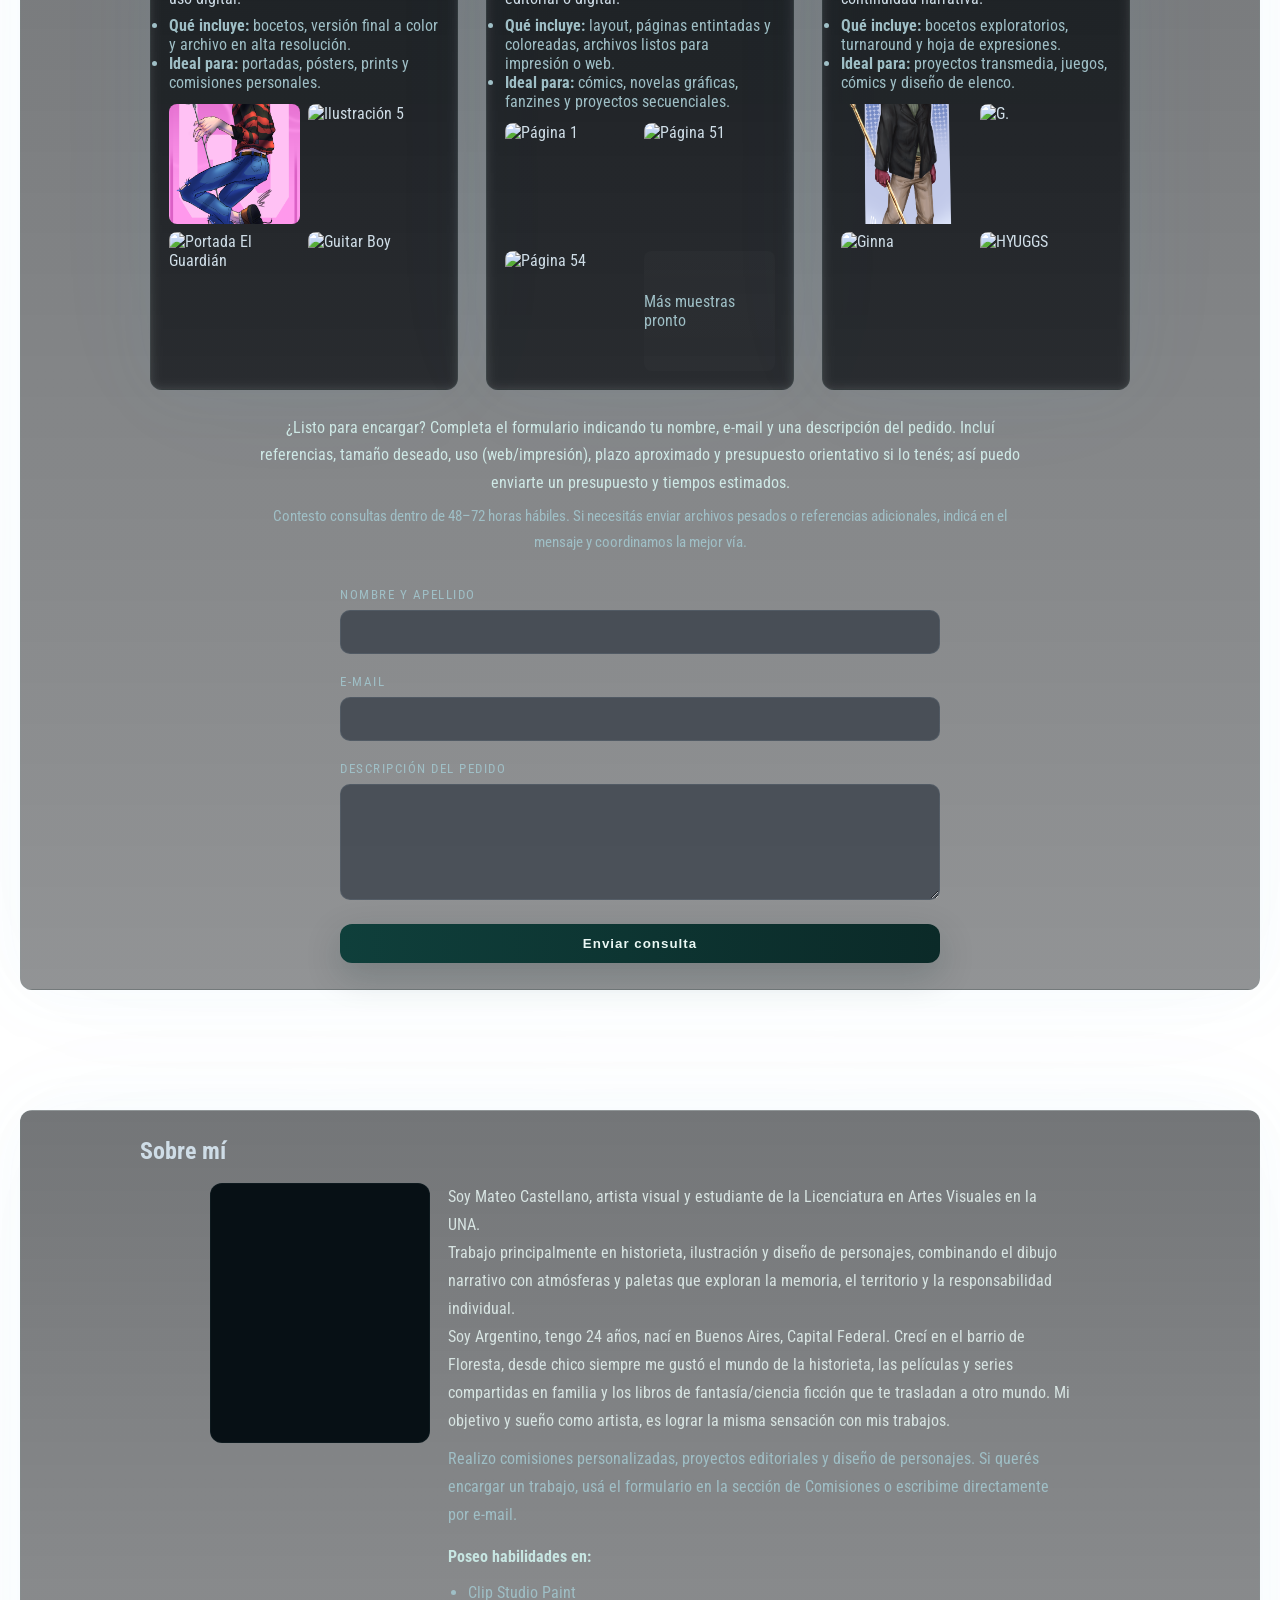
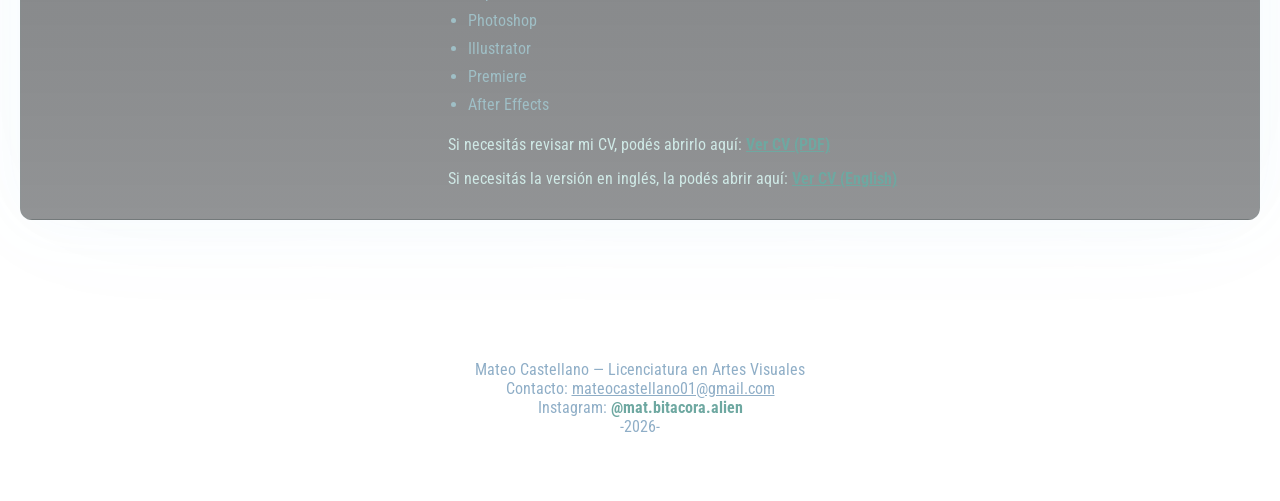
==== commit d64a9f34: "Add files via upload" ====
--- a/index.html
+++ b/index.html
@@ -34,6 +34,7 @@
     body{
       font-family:'Roboto Condensed',sans-serif;
       background:radial-gradient(circle at 20% 20%, #10233a 0%, #04080f 45%, #02060c 100%);
+      background-attachment:fixed;
       color:#cfdde7;
       -webkit-font-smoothing:antialiased;
       -moz-osx-font-smoothing:grayscale;
@@ -43,20 +44,24 @@
     /* BACKGROUND ILLU */
     body::before{
       content:"";
-      position:fixed;inset:0;
+      position:fixed;top:0;left:0;width:100vw;height:100vh;
       background-image:url("Ilustración El Guardian WEB.webp");
       background-repeat:no-repeat;
-      background-position:center;
+      background-position:center center;
       background-size:85vw auto;
+      background-attachment:fixed;
       opacity:0.18;
       z-index:-1;
       pointer-events:none;
       animation:cosmicBreath 16s ease-in-out infinite;
+      will-change:transform, opacity;
+      transform:translateZ(0);
+      backface-visibility:hidden;
     }
 
     body::after{
       content:"";
-      position:fixed;inset:-10% -6%;
+      position:fixed;top:0;left:0;width:100vw;height:100vh;
       z-index:-2;
       pointer-events:none;
       opacity:0.42;
@@ -67,7 +72,12 @@
         radial-gradient(circle at 35% 64%, rgba(180,220,255,0.3) 0 1px, transparent 2px),
         radial-gradient(circle at 92% 84%, rgba(240,247,255,0.34) 0 1px, transparent 2px);
       background-size:380px 380px, 460px 460px, 520px 520px, 420px 420px, 560px 560px;
+      background-repeat:repeat;
+      background-attachment:fixed;
       animation:starDrift 42s linear infinite;
+      will-change:transform, opacity;
+      transform:translateZ(0);
+      backface-visibility:hidden;
     }
 
     @keyframes cosmicBreath {
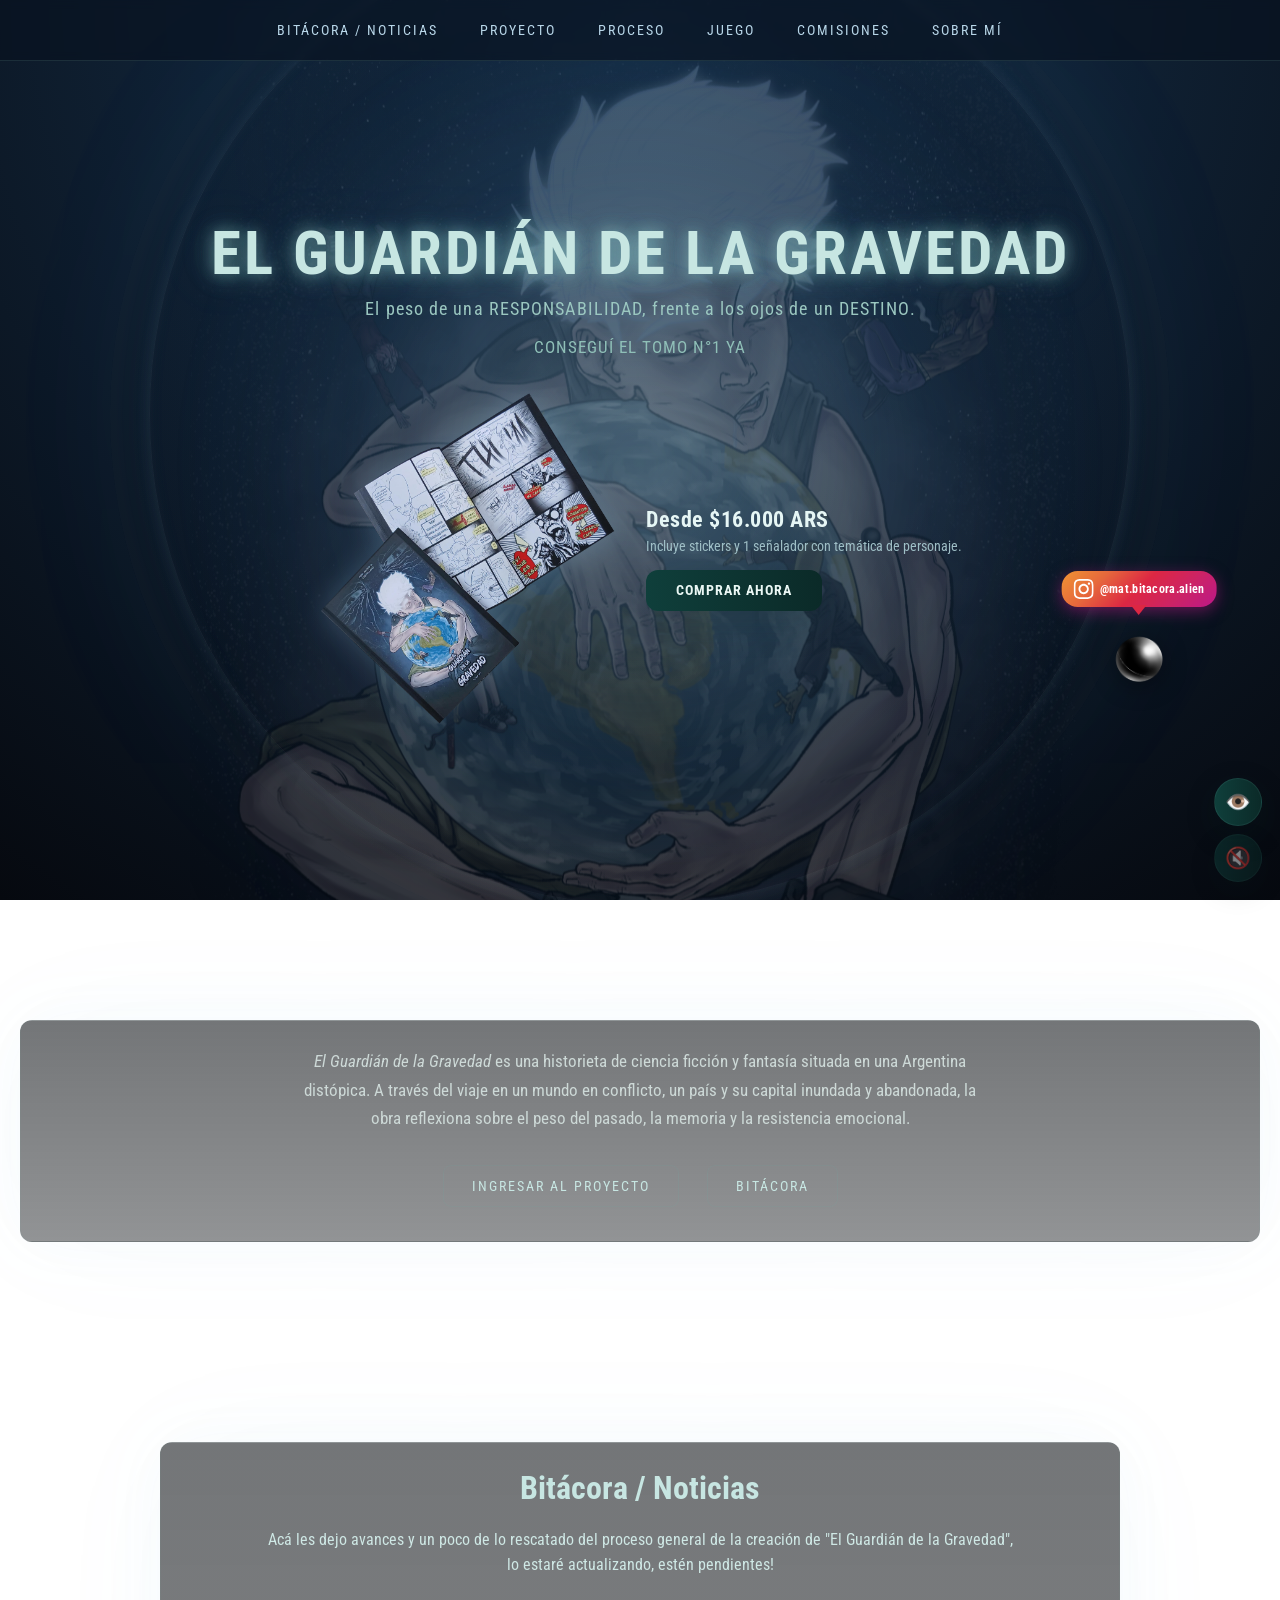
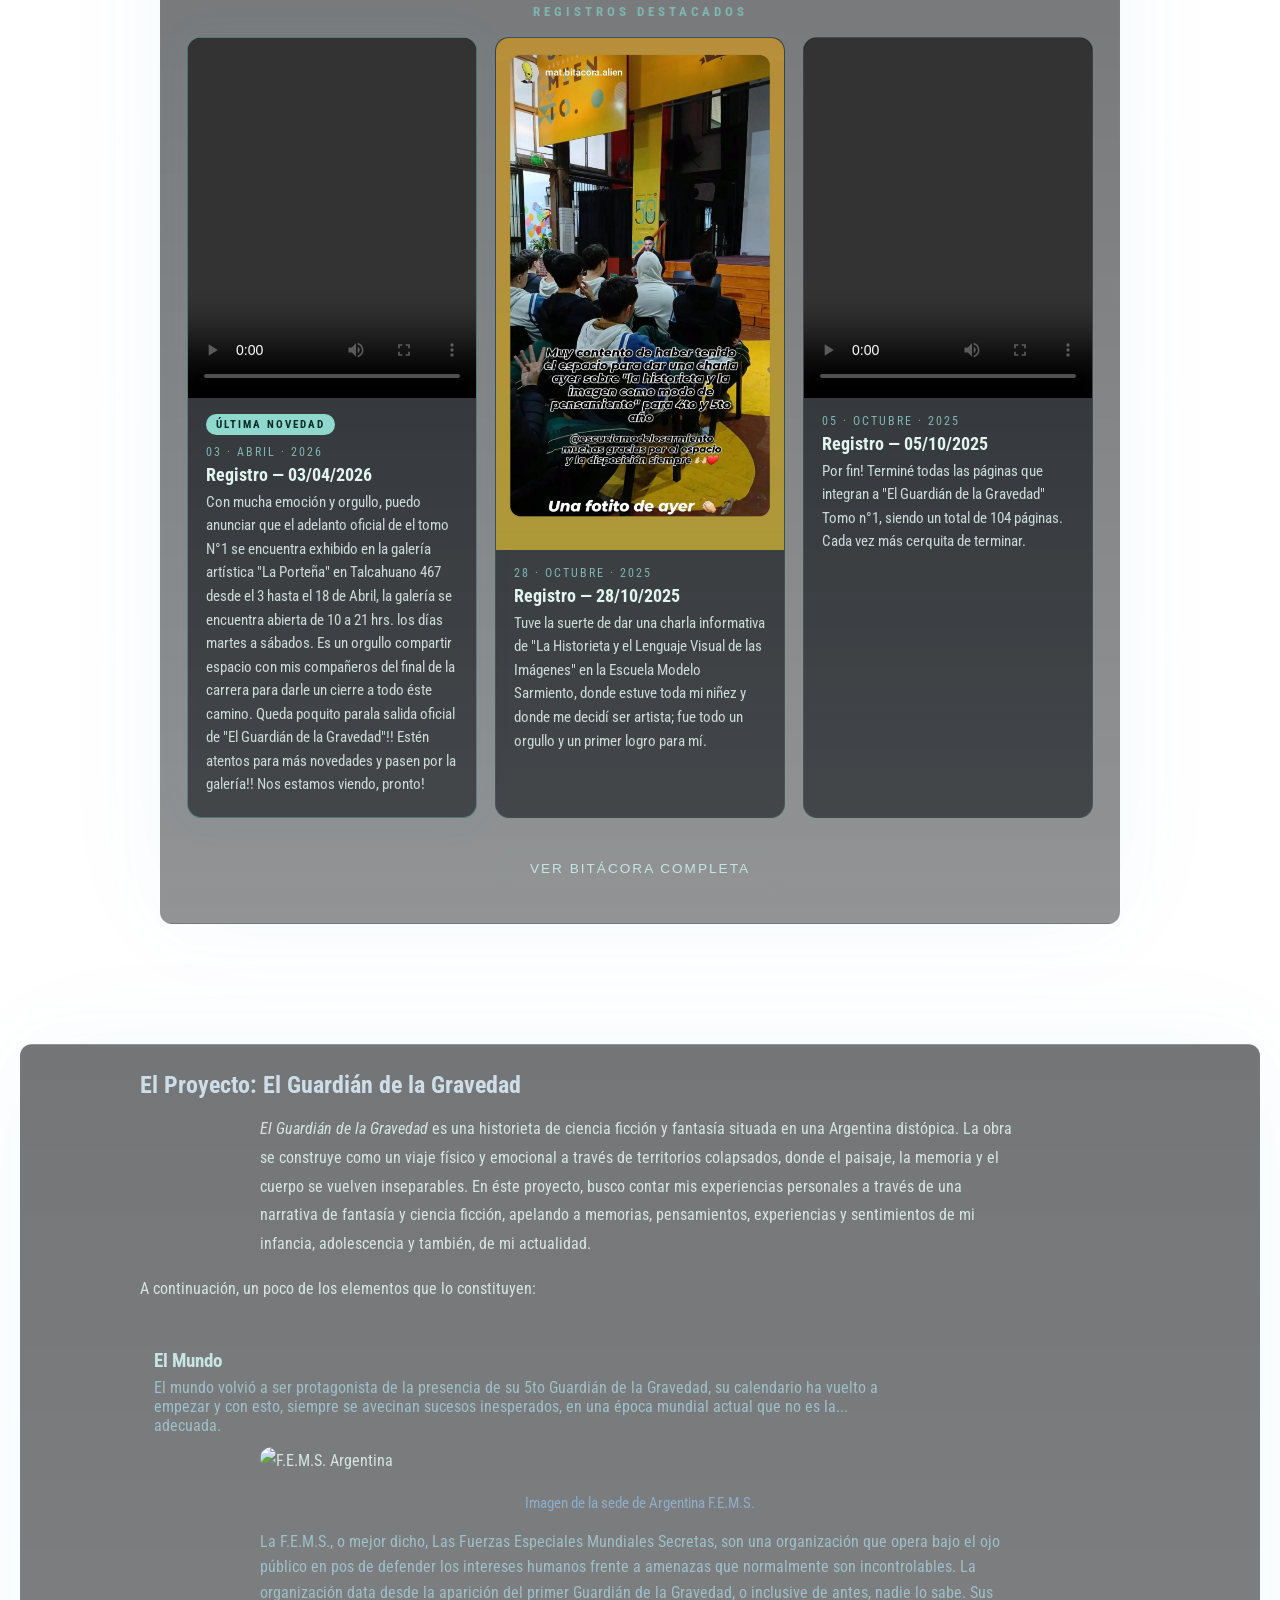
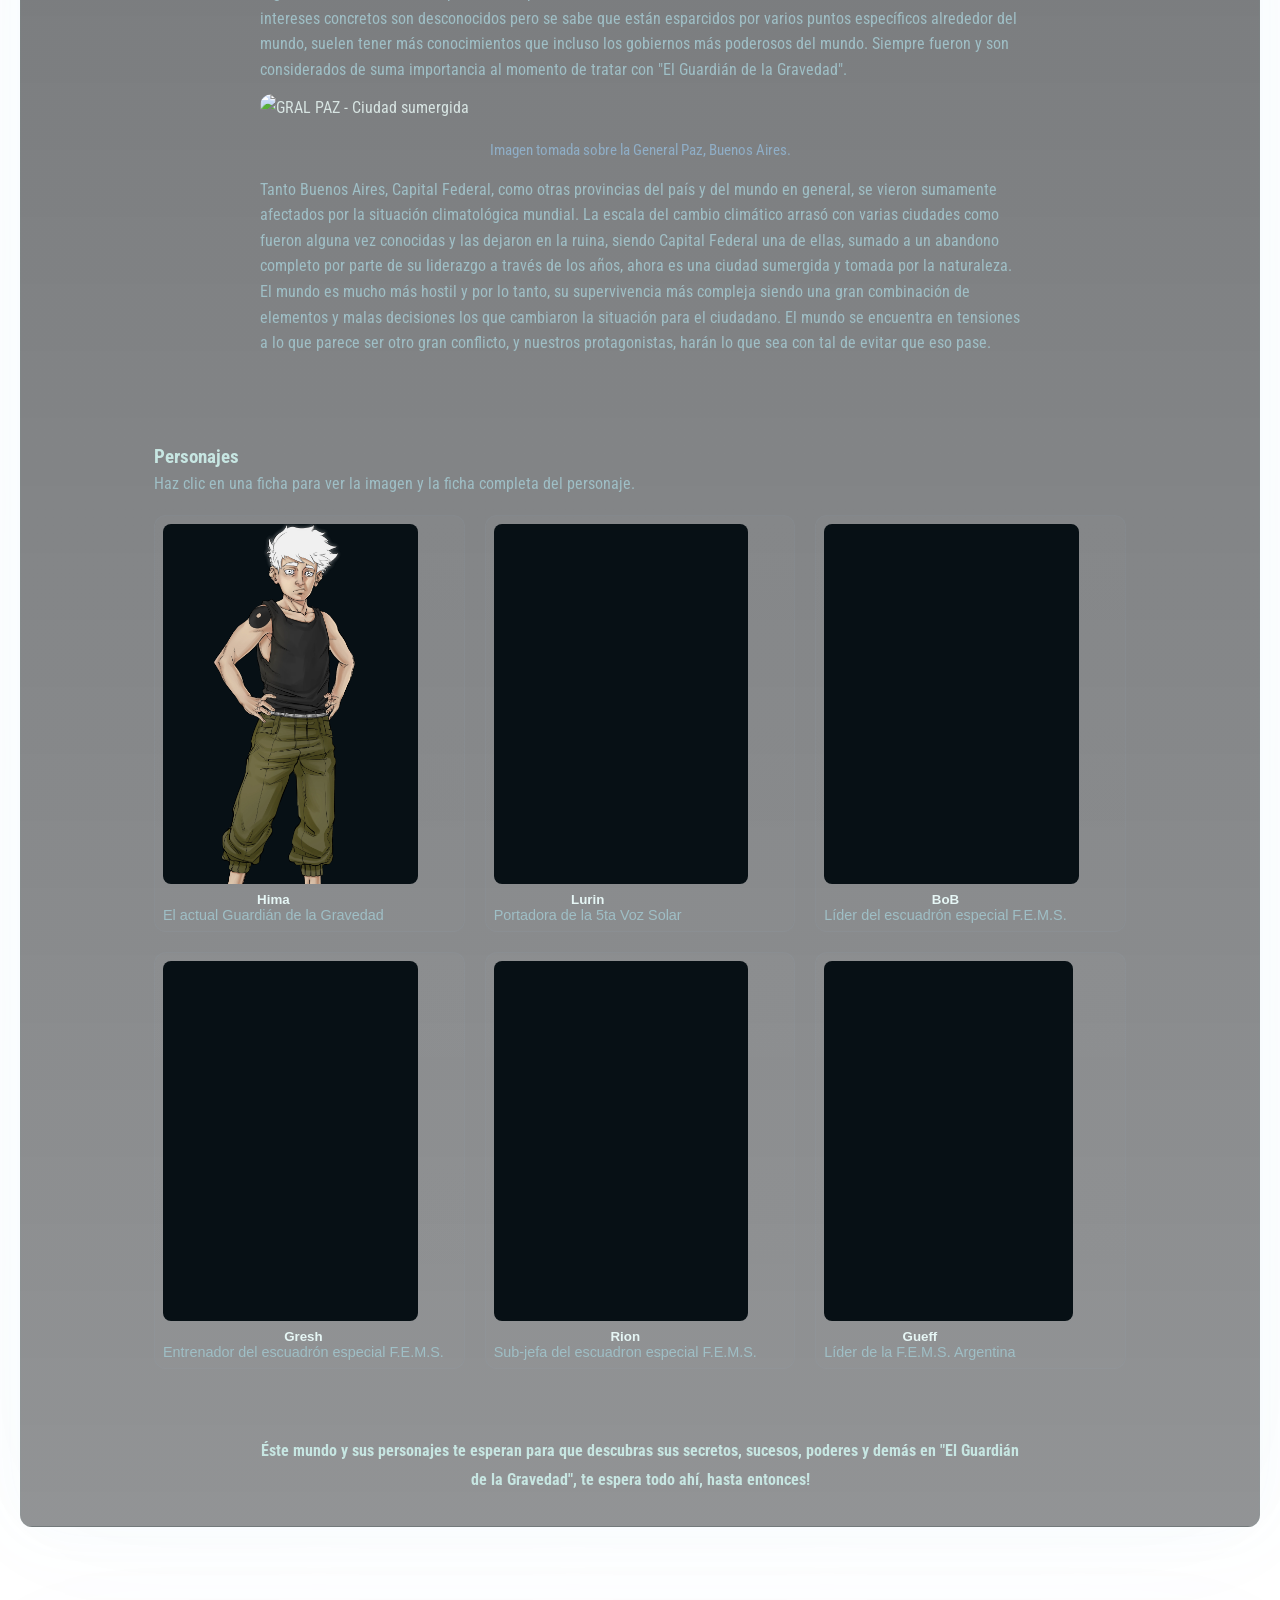
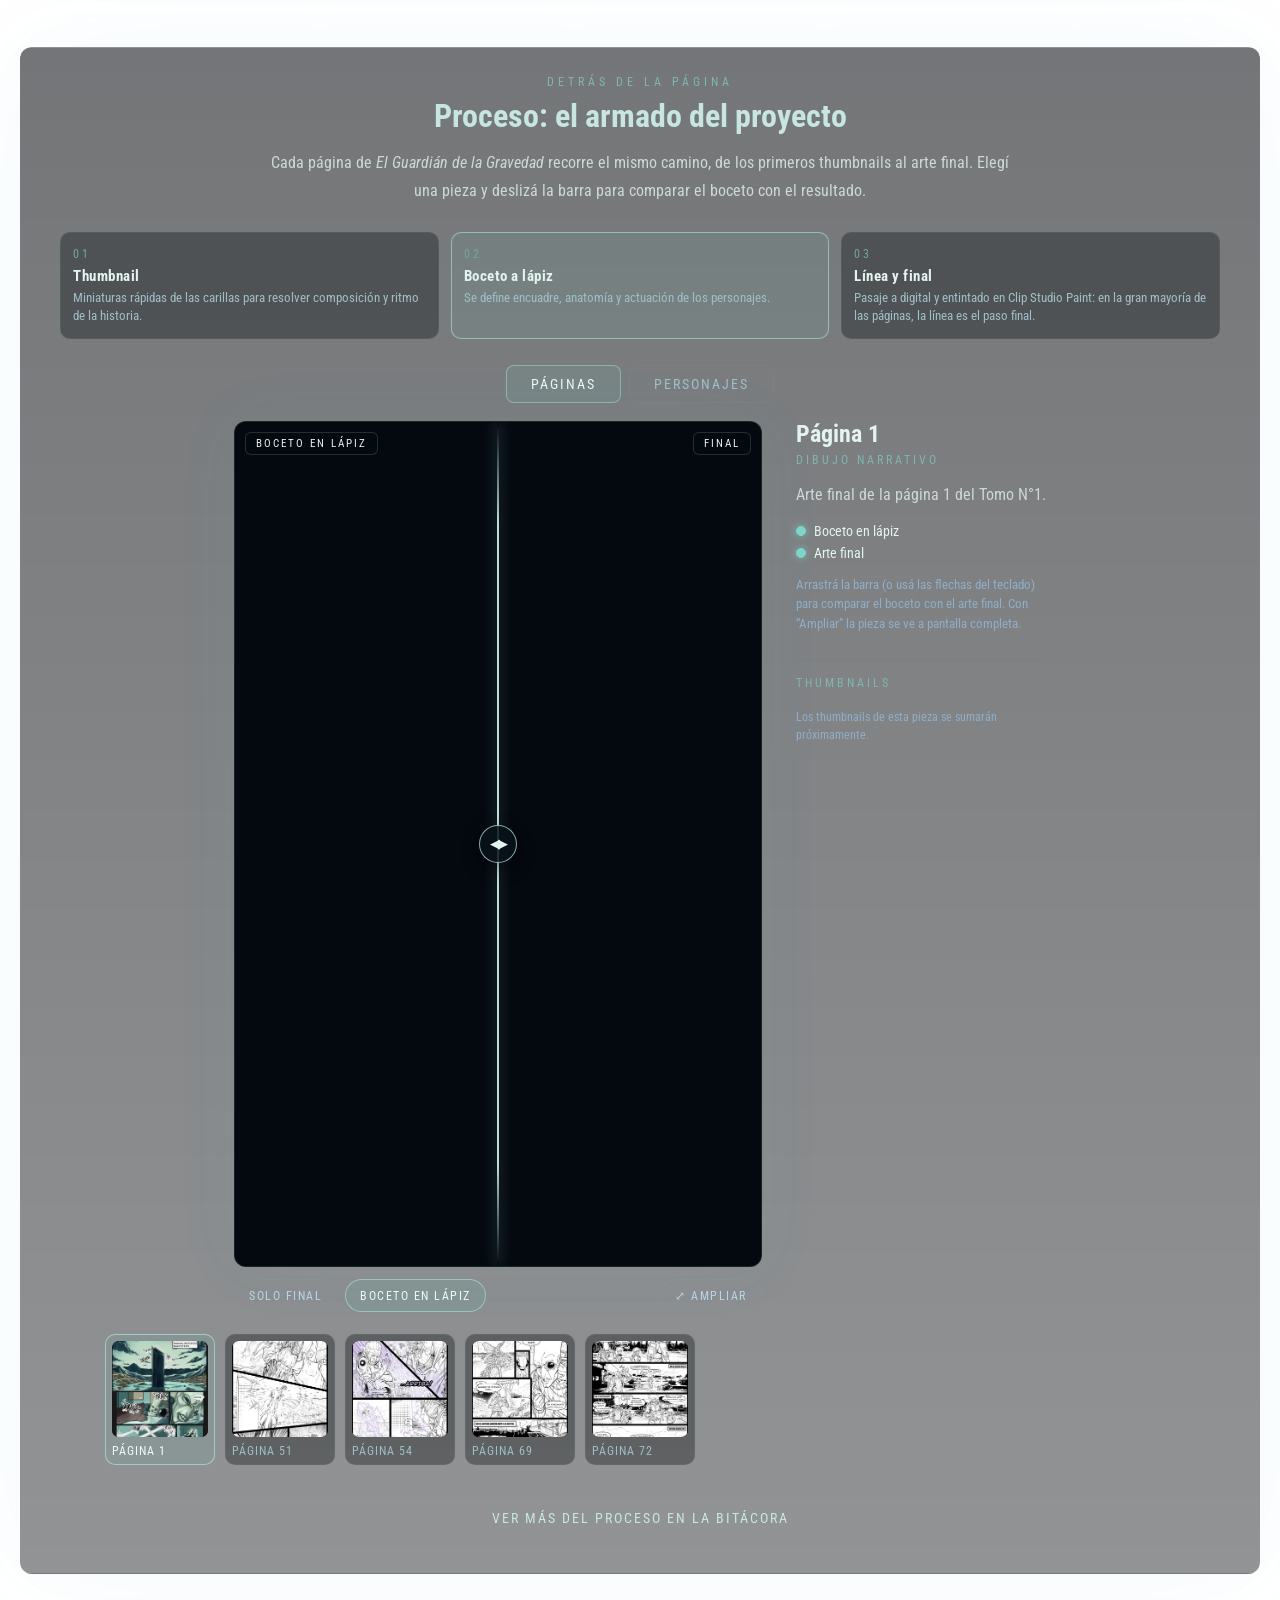
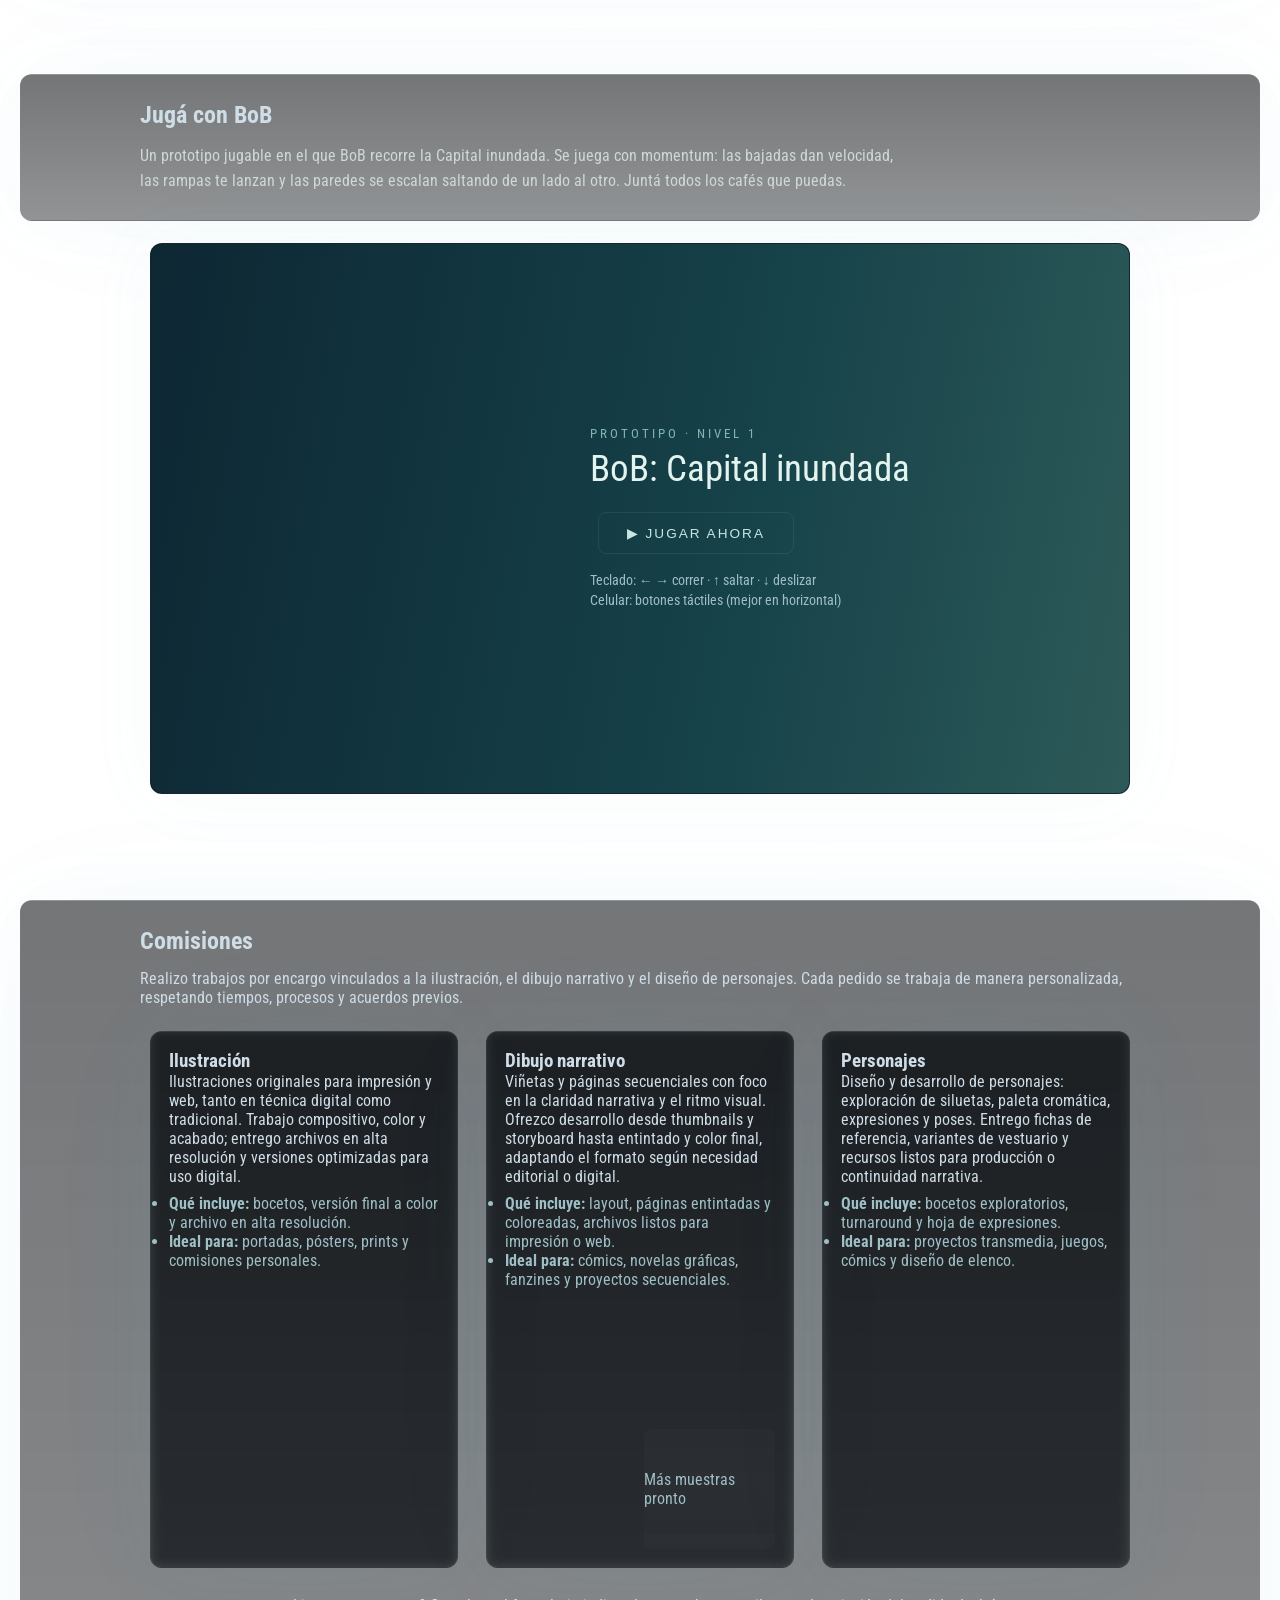
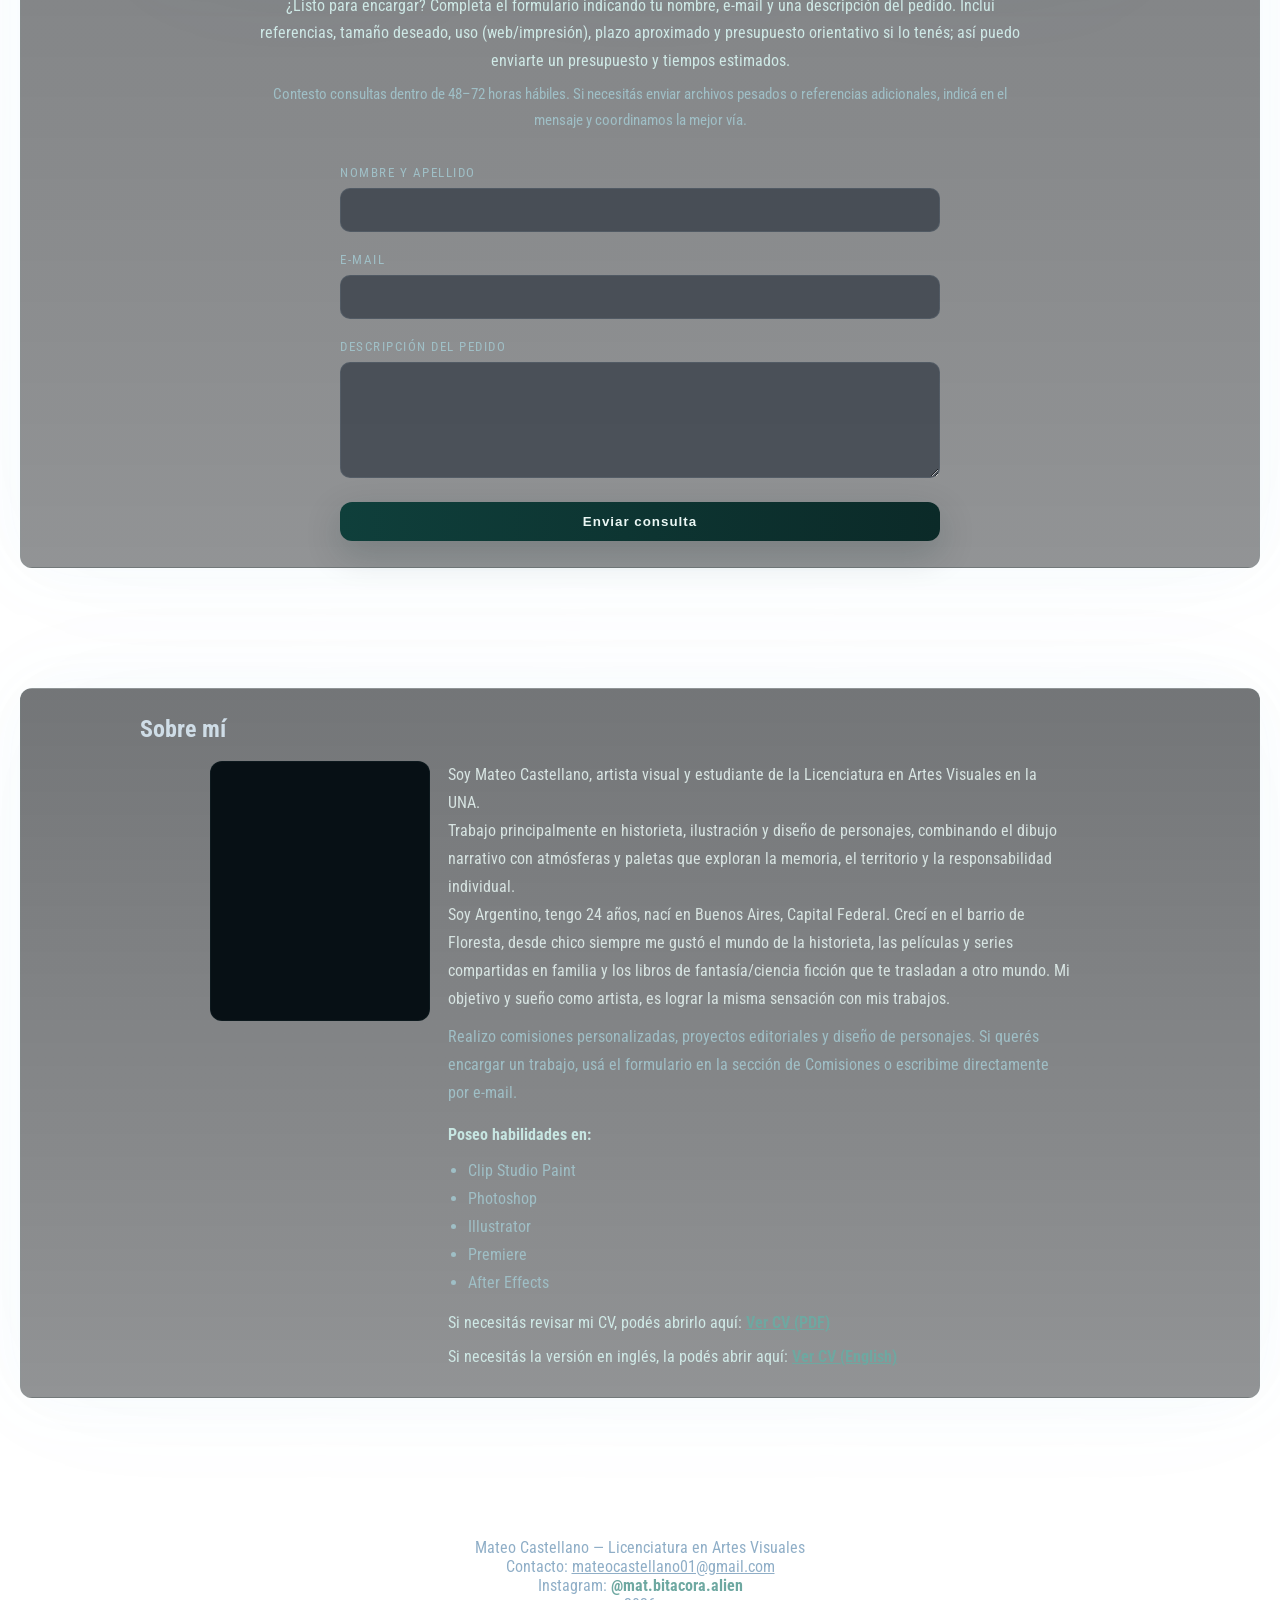
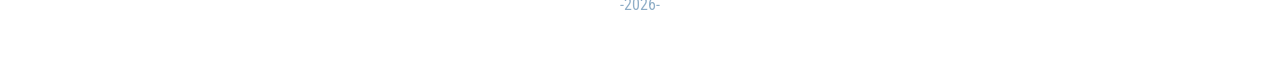
==== commit 05f2f7b1: "Add files via upload" ====
--- a/index.html
+++ b/index.html
@@ -14,7 +14,7 @@
   <link href="https://fonts.googleapis.com/css2?family=Roboto+Condensed:wght@300;400;700&display=swap" rel="stylesheet">
 
   <!-- Preload hero illustration for faster above-the-fold render -->
-  <link rel="preload" as="image" href="Ilustración El Guardian WEB.webp" imagesrcset="Ilustración El Guardian WEB.webp 1x" imagesizes="85vw">
+  <link rel="preload" as="image" href="Ilustración El Guardian WEB.webp" imagesrcset="Ilustraci%C3%B3n%20El%20Guardian%20WEB.webp 1x" imagesizes="85vw">
 
   <style>
     /* RESET */
@@ -357,6 +357,36 @@
     .panel-inner{max-width:1000px;margin:0 auto}
     .comisiones-titulo{margin-bottom:14px}
     .sobre-mi-titulo{margin-bottom:18px}
+    /* Juego de BoB */
+    .juego-section{padding:40px 20px 60px}
+    .juego-titulo{margin-bottom:14px}
+    .juego-intro{max-width:760px;line-height:1.6;color:#cdd9d7}
+    .juego-wrap{position:relative;aspect-ratio:16/9;max-width:980px;margin:22px auto 0;border-radius:12px;overflow:hidden;
+      border:1px solid rgba(110,168,161,.18);background:#04080f;box-shadow:0 0 70px rgba(100,195,225,.05)}
+    .juego-wrap iframe{position:absolute;inset:0;width:100%;height:100%;border:0;display:block;background:#04080f}
+    .juego-wrap iframe[hidden]{display:none}
+    .juego-cover{position:absolute;inset:0;display:flex;align-items:stretch;
+      background:linear-gradient(100deg,#0d2733 0%,#16424a 60%,#2d5a58 100%)}
+    .juego-wrap.is-playing .juego-cover{display:none}
+    .juego-cover img{width:42%;object-fit:cover;object-position:50% 12%;border-right:1px solid rgba(110,168,161,.18);
+      -webkit-mask-image:linear-gradient(90deg,#000 70%,transparent);mask-image:linear-gradient(90deg,#000 70%,transparent)}
+    .juego-cover-info{flex:1;display:flex;flex-direction:column;justify-content:center;align-items:flex-start;padding:24px 28px;gap:8px}
+    .juego-tag{font-size:.8rem;letter-spacing:3px;text-transform:uppercase;color:#7fb6b0}
+    .juego-cover-title{font-size:clamp(1.4rem,3.4vw,2.3rem);color:#e3f4ef;line-height:1.1;margin-bottom:6px}
+    .juego-hint{font-size:.85rem;color:#9fbfc6;line-height:1.5}
+    .juego-actions{text-align:center;margin-top:6px}
+    .juego-actions .btn[hidden]{display:none}
+    .juego-wrap.is-fs{position:fixed;inset:0;z-index:10000;max-width:none;margin:0;border-radius:0;aspect-ratio:auto;border:0}
+    .juego-exit-fs{position:absolute;left:12px;top:76px;z-index:3;padding:8px 14px;border-radius:9px;border:1px solid rgba(160,210,205,.3);
+      background:rgba(8,18,24,.75);color:#e8f1ee;font:inherit;font-size:.85rem;cursor:pointer}
+    .juego-exit-fs[hidden]{display:none}
+    body.juego-fs{overflow:hidden}
+    body.juego-activo .ig-float,body.juego-activo .float-toggle-btn{display:none!important}
+    @media (max-width:700px){
+      .juego-wrap{aspect-ratio:4/3}
+      .juego-cover img{display:none}
+      .juego-cover-info{align-items:center;text-align:center}
+    }
     /* Sobre mí: grid layout and avatar */
     .sobre-mi-grid{display:grid;grid-template-columns:220px 1fr;gap:18px;align-items:start}
     .sobre-mi-avatar{width:100%;height:100%;max-height:260px;object-fit:cover;border-radius:12px;border:1px solid rgba(110,168,161,0.06);background:#071015}
@@ -402,6 +432,35 @@
     @media (min-width:900px){ .bitacora-list{grid-template-columns:1fr 1fr} }
     .bitacora-list .entrada{max-width:none;margin:0;padding:12px;border-left:none;border-radius:10px;background:linear-gradient(180deg,rgba(6,10,14,0.36),rgba(6,10,14,0.28));}
     .bitacora-list video,.bitacora-list img{width:100%;height:220px;object-fit:cover;border-radius:10px}
+    .bitacora-sub{text-align:center;font-size:.8rem;font-weight:700;letter-spacing:4px;text-transform:uppercase;color:#7fb6b0;margin:6px 0 18px}
+    .bitacora-destacadas{display:grid;grid-template-columns:repeat(3,minmax(0,1fr));gap:18px;align-items:stretch}
+    .entrada-destacada{max-width:none;margin:0;padding:0;border:1px solid rgba(110,168,161,.16);border-radius:14px;overflow:hidden;background:linear-gradient(180deg,rgba(10,18,24,.7),rgba(6,10,14,.55));display:flex;flex-direction:column;transition:border-color 220ms,box-shadow 220ms}
+    .entrada-destacada:hover{border-color:rgba(110,168,161,.38);box-shadow:0 14px 40px rgba(0,0,0,.35)}
+    .entrada-principal{border-color:rgba(143,216,205,.38);box-shadow:0 0 40px rgba(100,195,225,.06)}
+    .bd-media{background:#04080f;aspect-ratio:4/5;display:flex;flex:none}
+    .bd-media video,.bd-media img{width:100%;height:100%;object-fit:contain;border-radius:0;display:block}
+    .bd-media img{object-fit:cover;cursor:zoom-in}
+    .bd-texto{padding:16px 18px 20px;display:flex;flex-direction:column;gap:6px;flex:1}
+    .bd-texto h3{color:#e3f4ef;font-size:1.1rem;margin:0}
+    .bd-texto .fecha{margin-bottom:0;font-size:.76rem;letter-spacing:2px;text-transform:uppercase;color:#7fb6b0}
+    .bd-texto p{color:#cdd9d7;line-height:1.6;font-size:.92rem}
+    .bd-badge{align-self:flex-start;padding:4px 10px;border-radius:999px;font-size:.68rem;letter-spacing:2px;text-transform:uppercase;color:#0b2a28;background:#8fd8cd;font-weight:700;margin-bottom:4px}
+    .bitacora-more{text-align:center;margin-top:22px}
+    .bitacora-archivo{margin-top:34px;padding-top:26px;border-top:1px solid rgba(110,168,161,.14);scroll-margin-top:90px}
+    .bitacora-archivo[hidden]{display:none}
+    .bitacora-archivo .bitacora-list{max-height:none;overflow:visible;padding-right:0}
+    .bitacora-filtros{display:flex;flex-wrap:wrap;gap:8px;justify-content:center;margin-bottom:20px}
+    .bitacora-list .entrada[hidden]{display:none}
+    @media (max-width:900px){
+      .bitacora-destacadas{grid-template-columns:1fr}
+      .entrada-destacada{display:grid;grid-template-columns:minmax(0,.8fr) minmax(0,1.2fr)}
+      .bd-media{aspect-ratio:auto;min-height:300px}
+      .bd-texto{justify-content:center}
+    }
+    @media (max-width:560px){
+      .entrada-destacada{display:flex}
+      .bd-media{aspect-ratio:4/5;min-height:0}
+    }
     @media (min-width:900px){ .bitacora-list video,.bitacora-list img{height:260px} }
     @media (min-width:1200px){ .bitacora-list video,.bitacora-list img{height:320px} }
 
@@ -668,29 +727,45 @@
     .char-role{font-size:.9rem;color:#9fbfc6;display:block;width:100%;text-align:center}
 
     /* Modal */
-    .char-modal{position:fixed;inset:0;background:rgba(2,6,10,0.7);backdrop-filter:blur(6px);opacity:0;visibility:hidden;transition:opacity 320ms cubic-bezier(.22,.9,.29,1),visibility 320ms;z-index:1200}
+    /* El modal se mueve al <body> por JS: dentro de .panel (backdrop-filter) el position:fixed quedaba atrapado en el panel */
+    .char-modal{position:fixed;inset:0;display:flex;align-items:center;justify-content:center;padding:20px;background:rgba(2,6,10,0.78);backdrop-filter:blur(6px);opacity:0;visibility:hidden;transition:opacity 280ms ease,visibility 280ms;z-index:1250;overscroll-behavior:contain}
     .char-modal.open{opacity:1;visibility:visible}
-    /* Center modal-inner in the viewport regardless of internal column heights */
-    .char-modal .modal-inner{position:fixed;top:50%;left:50%;transform:translate(-50%,-50%) scale(.98);background:linear-gradient(180deg,rgba(6,10,14,0.9),rgba(6,10,14,0.98));border-radius:14px;max-width:980px;width:calc(100% - 40px);max-height:92vh;overflow:auto;border:1px solid rgba(110,168,161,0.06);box-shadow:0 30px 80px rgba(2,6,10,0.6);opacity:0;transition:transform 420ms cubic-bezier(.22,.9,.29,1),opacity 420ms;z-index:1210}
-    .char-modal.open .modal-inner{transform:translate(-50%,-50%) scale(1);opacity:1}
-    .modal-grid{display:grid;grid-template-columns:1fr 360px;gap:18px}
-    .modal-image{width:100%;height:100%;max-height:70vh;object-fit:contain;border-radius:10px;background:#071015}
-    .modal-image-wrap{overflow:auto;max-height:70vh}
-    .modal-image{transition:transform 260ms cubic-bezier(.22,.9,.29,1);transform-origin:top center}
-    .modal-image.zoom-level-1{transform:scale(1.6);cursor:zoom-out}
-    .modal-image.zoom-level-2{transform:scale(2.4);cursor:zoom-out}
-    .modal-side{padding:18px;display:flex;flex-direction:column;gap:12px}
-    .modal-side h3{margin:0;color:#e6f6f5}
-    .modal-side .meta{color:#9fbfc6;font-size:.95rem}
-    .modal-side p{color:#cfe9e6;line-height:1.6}
-    .modal-actions{display:flex;gap:8px;margin-top:8px}
-    .modal-close{margin-left:auto;padding:8px 12px;border-radius:10px;border:1px solid rgba(143,174,199,0.06);background:transparent;color:#e6f6f5;cursor:pointer}
-    .modal-nav-btn{padding:8px 12px;border-radius:10px;border:none;background:#0f3f3b;color:#eaf7f4;cursor:pointer}
+    .char-modal .modal-inner{position:relative;display:flex;flex-direction:column;width:min(1040px,100%);height:min(760px,100%);overflow:hidden;background:linear-gradient(180deg,rgba(10,18,24,0.97),rgba(5,9,13,0.99));border-radius:16px;border:1px solid rgba(110,168,161,0.18);box-shadow:0 30px 90px rgba(0,0,0,0.65),0 0 60px rgba(100,195,225,0.05);opacity:0;transform:translateY(14px) scale(.98);transition:transform 360ms cubic-bezier(.22,.9,.29,1),opacity 360ms}
+    .char-modal.open .modal-inner{transform:none;opacity:1}
+    .modal-top{display:flex;align-items:center;gap:10px;padding:12px 16px;border-bottom:1px solid rgba(110,168,161,0.12);flex:none}
+    .modal-actions{display:flex;gap:8px;align-items:center}
+    .modal-count{font-size:.78rem;letter-spacing:3px;color:#7fb6b0;min-width:48px;text-align:center}
+    .modal-nav-btn,.modal-close{font:inherit;font-size:.9rem;line-height:1;padding:9px 13px;border-radius:9px;border:1px solid rgba(110,168,161,0.22);background:rgba(110,168,161,0.08);color:#e6f6f5;cursor:pointer;transition:background 180ms,border-color 180ms,transform 160ms}
+    .modal-nav-btn:hover,.modal-close:hover,.modal-nav-btn:focus-visible,.modal-close:focus-visible{background:rgba(110,168,161,0.2);border-color:rgba(170,230,220,0.55);outline:none}
+    .modal-close{margin-left:auto;letter-spacing:1px}
+    .modal-grid{flex:1;min-height:0;display:grid;grid-template-columns:minmax(0,1fr) 340px}
+    .modal-image-wrap{min-height:0;overflow:auto;display:flex;background:radial-gradient(circle at 50% 35%,#0d1b24,#050a0f 75%);padding:12px}
+    .modal-image{width:100%;height:100%;margin:auto;object-fit:contain;display:block;transition:width 260ms cubic-bezier(.22,.9,.29,1);cursor:zoom-in}
+    .modal-image.zoom-level-1{width:170%;height:auto;max-width:none;cursor:zoom-out}
+    .modal-image.zoom-level-2{width:260%;height:auto;max-width:none;cursor:zoom-out}
+    .modal-side{padding:22px 22px 26px;display:flex;flex-direction:column;gap:12px;overflow:auto;border-left:1px solid rgba(110,168,161,0.12)}
+    .modal-side h3{margin:0;color:#f0fbf8;font-size:2rem;line-height:1.05;letter-spacing:1px}
+    .modal-side .meta{color:#7fb6b0;font-size:.8rem;letter-spacing:2.5px;text-transform:uppercase;padding-bottom:12px;border-bottom:1px solid rgba(110,168,161,0.14)}
+    .modal-side p{color:#cfe9e6;line-height:1.65}
+    #modal-short{color:#e3f4ef;font-size:1.02rem}
+    #modal-bio{font-size:.95rem;color:#b7d0cd}
+    #modal-data ul{list-style:none;padding:0!important;margin:4px 0 0!important;display:grid;gap:7px}
+    #modal-data li{font-size:.9rem;line-height:1.45;padding:8px 10px;border-radius:8px;background:rgba(110,168,161,0.06);border:1px solid rgba(110,168,161,0.08)}
+    #modal-data strong{color:#e3f4ef}
+    body.char-lock{overflow:hidden}
+    .modal-side,.modal-image-wrap,.modal-grid{scrollbar-width:thin;scrollbar-color:rgba(110,168,161,.45) transparent}
 
     @media (max-width:820px){
-      .modal-grid{grid-template-columns:1fr;}
-      .modal-side{max-height:40vh;overflow:auto}
+      .char-modal{padding:10px}
+      .char-modal .modal-inner{height:100%}
+      .modal-grid{grid-template-columns:1fr;grid-template-rows:auto;overflow:auto}
+      .modal-image-wrap{height:min(58vh,520px);flex:none}
+      .modal-side{overflow:visible;border-left:0;border-top:1px solid rgba(110,168,161,0.12)}
       .char-thumb{height:180px}
+    }
+    @media (max-width:420px){
+      .modal-top{padding:10px 10px;gap:6px}
+      .modal-nav-btn,.modal-close{padding:9px 10px}
     }
 
     /* Inline modal (confined to panels) */
@@ -882,6 +957,126 @@
       }
     }
 
+    /* ===== PROCESO / ARMADO DEL PROYECTO ===== */
+    .proceso-section .panel-inner{max-width:1160px}
+    .proceso-section{padding:40px 20px 60px}
+    .pr-eyebrow{text-align:center;font-size:.78rem;letter-spacing:4px;text-transform:uppercase;color:#7fb6b0;margin-bottom:8px}
+    .pr-title{text-align:center;font-size:2rem;color:#c7e6e2;margin-bottom:14px}
+    .pr-intro{max-width:760px;margin:0 auto;text-align:center;line-height:1.7;color:#cdd9d7}
+
+    .pr-steps{list-style:none;display:grid;grid-template-columns:repeat(3,1fr);gap:12px;margin:28px 0 26px;counter-reset:prstep}
+    .pr-steps li{position:relative;padding:14px 12px 12px;border:1px solid rgba(110,168,161,.12);border-radius:10px;background:rgba(6,10,14,.35);transition:border-color 200ms,background 200ms,transform 200ms}
+    .pr-steps li:hover{border-color:rgba(110,168,161,.4);background:rgba(110,168,161,.07);transform:translateY(-3px)}
+    .pr-steps li.is-active{border-color:rgba(160,225,215,.65);background:rgba(110,168,161,.12)}
+    .pr-steps .n{display:block;font-size:.72rem;letter-spacing:3px;color:#6ea8a1;margin-bottom:6px}
+    .pr-steps h4{font-size:.95rem;font-weight:700;color:#e3f4ef;margin-bottom:4px;letter-spacing:.5px}
+    .pr-steps p{font-size:.8rem;line-height:1.45;color:#9fbfc6}
+
+    .pr-tabs{display:flex;justify-content:center;gap:8px;margin-bottom:18px}
+    .pr-tab{font:inherit;font-size:.85rem;letter-spacing:2px;text-transform:uppercase;padding:10px 24px;border-radius:8px;border:1px solid rgba(110,168,161,.14);background:transparent;color:#9fbfc6;cursor:pointer;transition:background 200ms,color 200ms,border-color 200ms}
+    .pr-tab:hover{color:#e3f4ef;background:rgba(110,168,161,.08)}
+    .pr-tab[aria-selected="true"]{color:#e8f7f3;background:rgba(110,168,161,.18);border-color:rgba(160,225,215,.5)}
+
+    .pr-layout{--ar:.75;display:grid;grid-template-columns:max(360px,min(calc(94vh * var(--ar)),calc(100% - 284px))) 250px;justify-content:center;gap:34px;align-items:start}
+    .pr-stage{--ar:.75;display:flex;flex-direction:column;gap:12px;min-width:0;width:100%;max-width:calc(94vh * var(--ar));margin:0 auto}
+    .pr-compare{--pos:50%;position:relative;margin:0 auto;width:100%;aspect-ratio:var(--ar);overflow:hidden;border-radius:12px;border:1px solid rgba(110,168,161,.18);background:#04080f;box-shadow:0 0 70px rgba(100,195,225,.05);touch-action:pan-y;cursor:ew-resize}
+    .pr-compare.no-compare{cursor:default}
+    .pr-img{position:absolute;inset:0;width:100%;height:100%;object-fit:contain;pointer-events:none;display:block;opacity:0;transition:opacity 350ms ease}
+    .pr-img.is-ready{opacity:1}
+    .pr-before{background:#04080f;object-fit:cover;clip-path:inset(0 calc(100% - var(--pos)) 0 0)}
+    .pr-compare.no-compare .pr-before,.pr-compare.no-compare .pr-handle,.pr-compare.no-compare .pr-tag{display:none}
+    .pr-handle{position:absolute;top:0;bottom:0;left:var(--pos);width:44px;margin-left:-22px;display:flex;align-items:center;justify-content:center;outline:none}
+    .pr-handle::before{content:"";position:absolute;top:0;bottom:0;left:50%;width:2px;margin-left:-1px;background:linear-gradient(180deg,transparent,rgba(210,245,240,.9) 12%,rgba(210,245,240,.9) 88%,transparent);box-shadow:0 0 14px rgba(160,225,215,.6)}
+    .pr-knob{position:relative;width:38px;height:38px;border-radius:50%;background:rgba(8,18,24,.85);border:1px solid rgba(190,240,232,.7);color:#e3f4ef;display:flex;align-items:center;justify-content:center;font-size:.8rem;letter-spacing:-2px;box-shadow:0 6px 18px rgba(0,0,0,.45);transition:transform 160ms,box-shadow 160ms}
+    .pr-compare:hover .pr-knob,.pr-handle:focus-visible .pr-knob{transform:scale(1.1);box-shadow:0 0 0 4px rgba(160,225,215,.2),0 6px 18px rgba(0,0,0,.45)}
+    .pr-tag{position:absolute;top:10px;padding:4px 10px;border-radius:6px;font-size:.7rem;letter-spacing:2px;text-transform:uppercase;color:#e3f4ef;background:rgba(4,10,14,.72);border:1px solid rgba(110,168,161,.25);pointer-events:none}
+    .pr-tag-before{left:10px}
+    .pr-tag-final{right:10px}
+    .pr-badge{position:absolute;left:50%;bottom:14px;transform:translateX(-50%);padding:7px 14px;border-radius:999px;font-size:.75rem;letter-spacing:2px;text-transform:uppercase;color:#bfe3dd;background:rgba(4,10,14,.78);border:1px solid rgba(110,168,161,.3);white-space:nowrap;pointer-events:none}
+    .pr-badge[hidden]{display:none}
+
+    .pr-controls{display:flex;flex-wrap:wrap;gap:8px;align-items:center;justify-content:center}
+    .pr-chip{font:inherit;font-size:.78rem;letter-spacing:1.5px;text-transform:uppercase;padding:8px 14px;border-radius:999px;border:1px solid rgba(110,168,161,.2);background:transparent;color:#b8d6e8;cursor:pointer;transition:background 180ms,color 180ms,border-color 180ms}
+    .pr-chip:hover{background:rgba(110,168,161,.1)}
+    .pr-chip[aria-pressed="true"]{background:rgba(110,168,161,.22);color:#f0fbf8;border-color:rgba(170,230,220,.6)}
+    .pr-chip.pr-expand{margin-left:auto}
+    .pr-close{display:none;font:inherit;position:absolute;top:14px;right:14px;z-index:3;padding:8px 14px;border-radius:9px;border:1px solid rgba(160,210,205,.3);background:rgba(8,18,24,.8);color:#e8f1ee;cursor:pointer}
+
+    .pr-stage.is-expanded{position:fixed;inset:0;z-index:1300;background:rgba(2,6,10,.97);padding:56px 18px 18px;justify-content:center;width:auto;max-width:none;margin:0}
+    .pr-stage.is-expanded .pr-compare{width:min(100%,calc(80vh * var(--ar)));border-radius:8px}
+    .pr-stage.is-expanded .pr-close{display:block}
+    body.pr-lock{overflow:hidden}
+
+    .pr-sheet-block{margin-top:22px;padding-top:18px;border-top:1px solid rgba(110,168,161,.14)}
+    .pr-sheet-block[hidden]{display:none}
+    .pr-sheet-title{font-size:.78rem;letter-spacing:3px;text-transform:uppercase;color:#7fb6b0;margin-bottom:10px}
+    .pr-sheet{--sar:.7277;position:relative;width:100%;max-width:210px;aspect-ratio:var(--sar);overflow:hidden;border-radius:10px;border:1px solid rgba(110,168,161,.18);background:#d9dcdc;cursor:zoom-in;touch-action:manipulation}
+    .pr-sheet.is-zoomed{cursor:zoom-out}
+    .pr-sheet-inner{position:absolute;inset:0;transform-origin:0 0;transition:transform 650ms cubic-bezier(.22,.9,.29,1)}
+    .pr-sheet-inner img{position:absolute;inset:0;width:100%;height:100%;display:block;pointer-events:none;opacity:0;transition:opacity 350ms}
+    .pr-sheet-inner img.is-ready{opacity:1}
+    .pr-sheet-hl{position:absolute;border:2px solid #7fd4c8;border-radius:3px;box-shadow:0 0 0 999px rgba(4,10,14,.58),0 0 18px rgba(127,212,200,.6);transition:box-shadow 450ms,border-color 450ms;pointer-events:none}
+    .pr-sheet.is-zoomed .pr-sheet-hl{box-shadow:0 0 0 999px rgba(4,10,14,0);border-color:transparent}
+    .pr-sheet.is-wide{max-width:250px}
+    .pr-sheet.is-wide .pr-sheet-hl{box-shadow:0 0 0 999px rgba(4,10,14,.4),0 0 14px rgba(127,212,200,.6)}
+    .pr-sheet-actions{display:flex;flex-wrap:wrap;gap:8px;margin-top:10px}
+
+    /* Documento censurado por la F.E.M.S. */
+    .pr-censor{position:relative;overflow:hidden;display:flex;flex-direction:column;background:#0b1216;color:#8aa0a6;font-size:.7rem;line-height:1.3;
+      background-image:repeating-linear-gradient(0deg,rgba(255,255,255,.028) 0 1px,transparent 1px 4px)}
+    .pr-censor[hidden]{display:none}
+    .pr-censor-main{position:absolute;inset:0;display:none;padding:8% 8% 10%;font-size:clamp(.6rem,1.45vw,.92rem);clip-path:inset(0 calc(100% - var(--pos)) 0 0);pointer-events:none}
+    .pr-compare.is-censored .pr-censor-main{display:flex}
+    .pr-compare.is-censored .pr-before{display:none}
+    .pr-sheet-censor{width:100%;max-width:250px;aspect-ratio:4/3;padding:6%;font-size:.5rem;border-radius:10px;border:1px solid rgba(110,168,161,.18)}
+    .pr-censor-head{display:flex;flex-direction:column;gap:.25em;padding-bottom:.8em;border-bottom:1px dashed rgba(138,160,166,.35);letter-spacing:.2em;text-transform:uppercase;font-size:.85em}
+    .pr-censor-head span:first-child{color:#c9d8db}
+    .pr-censor-body{flex:1;display:flex;flex-direction:column;justify-content:space-evenly;padding:.6em 0}
+    .pr-censor-row{display:flex;gap:3%;height:1.15em}
+    .pr-censor-row i{display:block;background:#020405;border-radius:1px;box-shadow:inset 0 0 0 1px rgba(255,255,255,.05)}
+    .pr-censor-row i.is-gap{background:transparent;box-shadow:none;border-bottom:1px solid rgba(138,160,166,.3)}
+    .pr-censor-stamp{position:absolute;left:50%;top:50%;transform:translate(-50%,-50%) rotate(-14deg);padding:.25em .7em .3em;border:.14em solid #d4503b;border-radius:.2em;color:#d4503b;text-align:center;text-transform:uppercase;background:rgba(11,18,22,.72);box-shadow:0 0 0 .08em rgba(212,80,59,.35);white-space:nowrap}
+    .pr-censor-stamp b{display:block;font-size:2.7em;font-weight:800;letter-spacing:.14em;line-height:1.05}
+    .pr-censor-stamp span{display:block;font-size:.95em;letter-spacing:.32em}
+    .pr-censor-main .pr-censor-stamp{left:27%}
+    .pr-legend li.is-censor::before{border-color:#d4503b;background:#d4503b;box-shadow:0 0 8px rgba(212,80,59,.6)}
+    .pr-sheet-note{font-size:.78rem;color:#8faec7;line-height:1.5;margin-top:8px}
+    .pr-sheet-empty{display:none;margin-top:10px;font-size:.85rem;color:#8faec7}
+    @media (max-width:900px){ .pr-sheet{max-width:240px;margin:0 auto} .pr-sheet-actions{justify-content:center} }
+
+    .pr-info h3{font-size:1.5rem;color:#e3f4ef;line-height:1.15;margin-bottom:4px}
+    .pr-sub{font-size:.78rem;letter-spacing:3px;text-transform:uppercase;color:#7fb6b0;margin-bottom:14px}
+    .pr-note{line-height:1.7;color:#cdd9d7;margin-bottom:14px}
+    .pr-legend{list-style:none;display:grid;gap:6px;margin-bottom:14px}
+    .pr-legend li{display:flex;align-items:center;gap:8px;font-size:.85rem;color:#9fbfc6}
+    .pr-legend li::before{content:"";width:8px;height:8px;border-radius:50%;border:1px solid rgba(110,168,161,.6);flex:none}
+    .pr-legend li.is-on{color:#e3f4ef}
+    .pr-legend li.is-on::before{background:#7fd4c8;border-color:#7fd4c8;box-shadow:0 0 8px rgba(127,212,200,.7)}
+    .pr-hint{font-size:.82rem;color:#8faec7;line-height:1.5}
+
+    .pr-strip{display:grid;grid-template-columns:repeat(auto-fill,minmax(110px,110px));justify-content:center;gap:10px;margin-top:22px}
+    .pr-thumb{font:inherit;display:flex;flex-direction:column;gap:6px;padding:6px;border-radius:10px;border:1px solid rgba(110,168,161,.12);background:rgba(6,10,14,.35);color:#9fbfc6;cursor:pointer;text-align:center;transition:transform 180ms,border-color 180ms,background 180ms}
+    .pr-thumb:hover{transform:translateY(-3px);border-color:rgba(110,168,161,.4)}
+    .pr-thumb[aria-pressed="true"]{border-color:rgba(170,230,220,.7);background:rgba(110,168,161,.14);color:#f0fbf8}
+    .pr-thumb img{width:100%;aspect-ratio:1/1;object-fit:cover;object-position:50% 20%;border-radius:7px;display:block;background:#071015;pointer-events:none}
+    .pr-thumb span{font-size:.78rem;letter-spacing:1px;text-transform:uppercase}
+    .pr-cta{text-align:center;margin-top:24px}
+
+    @media (max-width:900px){
+      .pr-layout{grid-template-columns:1fr}
+    }
+    @media (max-width:700px){
+      .pr-steps{grid-template-columns:1fr}
+    }
+    @media (max-width:520px){
+      .pr-title{font-size:1.6rem}
+      .pr-chip.pr-expand{margin-left:0}
+      .pr-strip{grid-template-columns:repeat(3,1fr)}
+      .pr-thumb span{font-size:.7rem}
+      .top-nav ul{gap:10px;padding:12px 6px}
+      .top-nav a{font-size:.68rem;letter-spacing:1px;padding:6px 2px}
+    }
+
     /* ===== PREFERS-REDUCED-MOTION ===== */
     @media (prefers-reduced-motion:reduce){
       .sstar{display:none}
@@ -901,6 +1096,7 @@
       @keyframes divinePulse{0%,100%{text-shadow:0 0 10px rgba(159,230,221,0.20);}}
       @keyframes taglinePulse{0%,100%{color:#9bc7c0;}}
       .compra-slide{transition:none}
+      .pr-img,.pr-steps li,.pr-thumb,.pr-knob{transition:none}
     }
 
   </style>
@@ -912,13 +1108,15 @@
     <ul>
       <li><a class="nav-link wind delay-1" href="#bitacora">Bitácora / Noticias</a></li>
       <li><a class="nav-link wind delay-2" href="#proyecto">Proyecto</a></li>
+      <li><a class="nav-link wind delay-3" href="#proceso">Proceso</a></li>
+      <li><a class="nav-link wind delay-3" href="#juego">Juego</a></li>
       <li><a class="nav-link wind delay-3" href="#comisiones">Comisiones</a></li>
       <li><a class="nav-link wind delay-4" href="#sobre-mi">Sobre mí</a></li>
     </ul>
   </nav>
 
   <header>
-    <img src="Ilustración El Guardian WEB.webp" alt="Ilustración El Guardián de la Gravedad" class="guardian-img" aria-hidden="true" decoding="async" fetchpriority="high" loading="eager" srcset="Ilustración El Guardian WEB.webp 1x" sizes="85vw">
+    <img src="Ilustración El Guardian WEB.webp" alt="Ilustración El Guardián de la Gravedad" class="guardian-img" aria-hidden="true" decoding="async" fetchpriority="high" loading="eager" srcset="Ilustraci%C3%B3n%20El%20Guardian%20WEB.webp 1x" sizes="85vw">
 
     <div class="hero" role="banner">
       <h1 id="main-title">EL GUARDIÁN DE LA <span class="break-gravedad">GRAVEDAD</span></h1>
@@ -965,14 +1163,46 @@
           <h2 id="bitacora-title" class="bitacora-titulo">Bitácora / Noticias</h2>
 
           <!-- Entradas automáticas desde la carpeta BITÁCORA (ordenadas más recientes primero) -->
-          <p class="bitacora-intro" style="max-width:760px;margin:8px auto 18px;color:#cfe8e5;line-height:1.6;text-align:center;">Acá les dejo avances y un poco de lo rescatado del proceso general de la creación de "El Guardián de la Gravedad", lo estaré actualizando, estén pendientes!</p>
+          <p class="bitacora-intro" style="max-width:760px;margin:8px auto 26px;color:#cfe8e5;line-height:1.6;text-align:center;">Acá les dejo avances y un poco de lo rescatado del proceso general de la creación de "El Guardián de la Gravedad", lo estaré actualizando, estén pendientes!</p>
+          <h3 class="bitacora-sub">Registros destacados</h3>
+          <div class="bitacora-destacadas">
+            <article class="entrada entrada-destacada entrada-principal">
+              <div class="bd-media"><video controls preload="metadata" src="BITÁCORA/3-4-26.mp4"></video></div>
+              <div class="bd-texto">
+                <span class="bd-badge">Última novedad</span>
+                <span class="fecha">03 · Abril · 2026</span>
+                <h3>Registro — 03/04/2026</h3>
+                <p>Con mucha emoción y orgullo, puedo anunciar que el adelanto oficial de el tomo N°1 se encuentra exhibido en la galería artística "La Porteña" en Talcahuano 467 desde el 3 hasta el 18 de Abril, la galería se encuentra abierta de 10 a 21 hrs. los días martes a sábados. Es un orgullo compartir espacio con mis compañeros del final de la carrera para darle un cierre a todo éste camino. Queda poquito parala salida oficial de "El Guardián de la Gravedad"!! Estén atentos para más novedades y pasen por la galería!! Nos estamos viendo, pronto!</p>
+              </div>
+            </article>
+
+            <article class="entrada entrada-destacada">
+              <div class="bd-media"><img src="BITÁCORA/28-10-25.jpg" alt="Charla en la Escuela Modelo Sarmiento, 28/10/2025" loading="lazy" decoding="async"></div>
+              <div class="bd-texto">
+                <span class="fecha">28 · Octubre · 2025</span>
+                <h3>Registro — 28/10/2025</h3>
+                <p>Tuve la suerte de dar una charla informativa de "La Historieta y el Lenguaje Visual de las Imágenes" en la Escuela Modelo Sarmiento, donde estuve toda mi niñez y donde me decidí ser artista; fue todo un orgullo y un primer logro para mí.</p>
+              </div>
+            </article>
+
+            <article class="entrada entrada-destacada">
+              <div class="bd-media"><video controls preload="metadata" src="BITÁCORA/5-10-25.mp4"></video></div>
+              <div class="bd-texto">
+                <span class="fecha">05 · Octubre · 2025</span>
+                <h3>Registro — 05/10/2025</h3>
+                <p>Por fin! Terminé todas las páginas que integran a "El Guardián de la Gravedad" Tomo n°1, siendo un total de 104 páginas. Cada vez más cerquita de terminar.</p>
+              </div>
+            </article>
+          </div>
+
+          <p class="bitacora-more">
+            <button class="btn secondary" id="bitacora-toggle" type="button" aria-expanded="false" aria-controls="bitacora-archivo">Ver bitácora completa</button>
+          </p>
+
+          <div class="bitacora-archivo" id="bitacora-archivo" hidden>
+          <h3 class="bitacora-sub">Bitácora completa</h3>
+          <div class="bitacora-filtros" id="bitacora-filtros" role="group" aria-label="Filtrar por año"></div>
           <div class="bitacora-list">
-          <article class="entrada">
-            <span class="fecha">03 · Abril · 2026</span>
-            <h3>Registro — 03/04/2026</h3>
-            <video controls src="BITÁCORA/3-4-26.mp4" loading="lazy"></video>
-            <p>Con mucha emoción y orgullo, puedo anunciar que el adelanto oficial de el tomo N°1 se encuentra exhibido en la galería artística "La Porteña" en Talcahuano 467 desde el 3 hasta el 18 de Abril, la galería se encuentra abierta de 10 a 21 hrs. los días martes a sábados. Es un orgullo compartir espacio con mis compañeros del final de la carrera para darle un cierre a todo éste camino. Queda poquito parala salida oficial de "El Guardián de la Gravedad"!! Estén atentos para más novedades y pasen por la galería!! Nos estamos viendo, pronto!</p>
-          </article>
           <article class="entrada">
             <span class="fecha">25 · Diciembre · 2025</span>
             <h3>Registro — 25/12/2025</h3>
@@ -993,20 +1223,6 @@
           </article>
 
           <article class="entrada">
-            <span class="fecha">28 · Octubre · 2025</span>
-            <h3>Registro — 28/10/2025</h3>
-            <img src="BITÁCORA/28-10-25.jpg" alt="28-10-25" loading="lazy">
-            <p>Tuve la suerte de dar una charla informativa de "La Historieta y el Lenguaje Visual de las Imágenes" en la Escuela Modelo Sarmiento, donde estuve toda mi niñez y donde me decidí ser artista; fue todo un orgullo y un primer logro para mí.</p>
-          </article>
-
-          <article class="entrada">
-            <span class="fecha">05 · Octubre · 2025</span>
-            <h3>Registro — 05/10/2025</h3>
-            <video controls src="BITÁCORA/5-10-25.mp4" loading="lazy"></video>
-            <p>Por fin! Terminé todas las páginas que integran a "El Guardián de la Gravedad" Tomo n°1, siendo un total de 104 páginas. Cada vez más cerquita de terminar.</p>
-          </article>
-
-          <article class="entrada">
             <span class="fecha">19 · Septiembre · 2025</span>
             <h3>Registro — 19/09/2025</h3>
             <video controls src="BITÁCORA/19-9-25.mp4" loading="lazy"></video>
@@ -1110,6 +1326,8 @@
             <video controls src="BITÁCORA/16-8-22.mp4" loading="lazy"></video>
             <p>Registro Inicial, tomo este lienzo que pinté de BoB como la aparición definitiva de las primeras inquietudes e ideas sobre el proyecto, concibiendo así el primer personaje.</p>
           </article>
+          </div>
+          <p class="bitacora-more bitacora-more-end"><button class="btn secondary" id="bitacora-collapse" type="button">Ocultar bitácora completa ↑</button></p>
           </div>
         </div>
       </div>
@@ -1162,26 +1380,27 @@
           </div>
 
           <!-- Character modal (single shared overlay) -->
-          <div id="char-modal" class="char-modal" role="dialog" aria-modal="true" aria-hidden="true">
+          <div id="char-modal" class="char-modal" role="dialog" aria-modal="true" aria-hidden="true" aria-labelledby="modal-name">
             <div class="modal-inner" role="document">
-              <div style="display:flex;align-items:flex-start;justify-content:flex-end;padding:12px 18px 0 18px">
-                <div class="modal-actions" aria-hidden="true">
-                  <button class="modal-nav-btn" id="zoom-char" title="Zoom">🔍</button>
-                  <button class="modal-nav-btn" id="prev-char" title="Anterior">◀</button>
-                  <button class="modal-nav-btn" id="next-char" title="Siguiente">▶</button>
+              <div class="modal-top">
+                <div class="modal-actions">
+                  <button class="modal-nav-btn" id="prev-char" type="button" title="Anterior (←)" aria-label="Personaje anterior">◀</button>
+                  <span class="modal-count" id="modal-count" aria-live="polite"></span>
+                  <button class="modal-nav-btn" id="next-char" type="button" title="Siguiente (→)" aria-label="Personaje siguiente">▶</button>
+                  <button class="modal-nav-btn" id="zoom-char" type="button" title="Zoom" aria-label="Acercar imagen">🔍</button>
                 </div>
-                <button class="modal-close" id="close-char" aria-label="Cerrar">Cerrar ✕</button>
+                <button class="modal-close" id="close-char" type="button" aria-label="Cerrar">Cerrar ✕</button>
               </div>
-              <div class="modal-grid" style="padding:8px 18px 20px 18px">
+              <div class="modal-grid">
                 <div class="modal-image-wrap">
-                  <img id="modal-image" class="modal-image" src="" alt="">
+                  <img id="modal-image" class="modal-image" src="" alt="" decoding="async" draggable="false">
                 </div>
                 <aside class="modal-side">
                   <h3 id="modal-name">Nombre personaje</h3>
                   <div class="meta" id="modal-role">Rol / Alias</div>
                   <p id="modal-short">Descripción breve del personaje.</p>
-                  <p id="modal-bio">Biografía ampliada. Aquí aparecerá el texto con más detalle sobre el personaje, su historia, motivaciones y relación con el proyecto.</p>
-                  <div id="modal-data" style="color:#9fbfc6;font-size:.95rem"></div>
+                  <p id="modal-bio">Biografía ampliada.</p>
+                  <div id="modal-data"></div>
                 </aside>
               </div>
             </div>
@@ -1190,6 +1409,97 @@
         </div>
       </div>
       
+    </section>
+
+    <section id="proceso" class="reveal proceso-section" aria-labelledby="proceso-title">
+      <div class="panel">
+        <div class="panel-inner">
+          <p class="pr-eyebrow">Detrás de la página</p>
+          <h2 id="proceso-title" class="pr-title">Proceso: el armado del proyecto</h2>
+          <p class="pr-intro">Cada página de <em>El Guardián de la Gravedad</em> recorre el mismo camino, de los primeros thumbnails al arte final. Elegí una pieza y deslizá la barra para comparar el boceto con el resultado.</p>
+
+          <ol class="pr-steps" id="pr-steps">
+            <li data-step="thumbnail"><span class="n">01</span><h4>Thumbnail</h4><p>Miniaturas rápidas de las carillas para resolver composición y ritmo de la historia.</p></li>
+            <li data-step="boceto"><span class="n">02</span><h4>Boceto a lápiz</h4><p>Se define encuadre, anatomía y actuación de los personajes.</p></li>
+            <li data-step="final"><span class="n">03</span><h4>Línea y final</h4><p>Pasaje a digital y entintado en Clip Studio Paint: en la gran mayoría de las páginas, la línea es el paso final.</p></li>
+          </ol>
+
+          <div class="pr-tabs" role="tablist" aria-label="Tipo de pieza">
+            <button class="pr-tab" role="tab" type="button" data-cat="paginas" aria-selected="true">Páginas</button>
+            <button class="pr-tab" role="tab" type="button" data-cat="personajes" aria-selected="false">Personajes</button>
+          </div>
+
+          <div class="pr-layout">
+            <div class="pr-stage" id="pr-stage">
+              <button class="pr-close" id="pr-close" type="button">Cerrar ✕</button>
+              <div class="pr-compare" id="pr-compare">
+                <img class="pr-img pr-final" id="pr-final" alt="" decoding="async" draggable="false">
+                <img class="pr-img pr-before" id="pr-before" alt="" decoding="async" draggable="false">
+                <div class="pr-censor pr-censor-main" id="pr-censor" role="img" aria-label="Primer diseño censurado por la F.E.M.S."></div>
+                <span class="pr-tag pr-tag-before" id="pr-tag-before">Boceto</span>
+                <span class="pr-tag pr-tag-final">Final</span>
+                <div class="pr-handle" id="pr-handle" role="slider" tabindex="0" aria-label="Comparar etapa con arte final" aria-valuemin="0" aria-valuemax="100" aria-valuenow="50">
+                  <span class="pr-knob" aria-hidden="true">◀▶</span>
+                </div>
+                <span class="pr-badge" id="pr-badge" hidden>Material de proceso próximamente</span>
+              </div>
+              <div class="pr-controls" id="pr-controls" role="group" aria-label="Etapa a comparar"></div>
+            </div>
+
+            <aside class="pr-info" aria-live="polite">
+              <h3 id="pr-name">—</h3>
+              <p class="pr-sub" id="pr-sub"></p>
+              <p class="pr-note" id="pr-note"></p>
+              <ul class="pr-legend" id="pr-legend"></ul>
+              <p class="pr-hint">Arrastrá la barra (o usá las flechas del teclado) para comparar el boceto con el arte final. Con “Ampliar” la pieza se ve a pantalla completa.</p>
+
+              <div class="pr-sheet-block" id="pr-sheet-block" hidden>
+                <p class="pr-sheet-title" id="pr-sheet-title">Thumbnails</p>
+                <div class="pr-sheet" id="pr-sheet">
+                  <div class="pr-sheet-inner" id="pr-sheet-inner">
+                    <img id="pr-sheet-img" alt="" decoding="async" draggable="false">
+                    <div class="pr-sheet-hl" id="pr-sheet-hl"></div>
+                  </div>
+                </div>
+                <div class="pr-censor pr-sheet-censor" id="pr-sheet-censor" role="img" aria-label="Documento censurado por la F.E.M.S." hidden></div>
+                <div class="pr-sheet-actions">
+                  <button class="pr-chip" id="pr-sheet-toggle" type="button" aria-pressed="false">🔍 Zoom a la página</button>
+                  <button class="pr-chip" id="pr-sheet-expand" type="button">⤢ Ampliar hoja</button>
+                </div>
+                <p class="pr-sheet-note">La hoja completa muestra las 4 carillas trabajadas juntas; la página seleccionada está resaltada.</p>
+              </div>
+            </aside>
+          </div>
+
+          <div class="pr-strip" id="pr-strip" role="group" aria-label="Piezas"></div>
+
+          <p class="pr-cta"><a href="#bitacora" class="btn secondary">Ver más del proceso en la Bitácora</a></p>
+        </div>
+      </div>
+    </section>
+
+    <section id="juego" class="reveal juego-section" aria-labelledby="juego-title">
+      <div class="panel">
+        <div class="panel-inner">
+          <h2 id="juego-title" class="juego-titulo">Jugá con BoB</h2>
+          <p class="juego-intro">Un prototipo jugable en el que BoB recorre la Capital inundada. Se juega con momentum: las bajadas dan velocidad, las rampas te lanzan y las paredes se escalan saltando de un lado al otro. Juntá todos los cafés que puedas.</p>
+        </div>
+      </div>
+
+      <div class="juego-wrap" id="juego-wrap">
+        <div class="juego-cover" id="juego-cover">
+          <img src="PersonajesYLugares/BOB.webp" alt="BoB, el Caputiano líder del escuadrón de la F.E.M.S." loading="lazy" decoding="async">
+          <div class="juego-cover-info">
+            <p class="juego-tag">Prototipo · Nivel 1</p>
+            <p class="juego-cover-title">BoB: Capital inundada</p>
+            <button id="juego-play" class="btn secondary" type="button">▶ Jugar ahora</button>
+            <p class="juego-hint">Teclado: ← → correr · ↑ saltar · ↓ deslizar<br>Celular: botones táctiles (mejor en horizontal)</p>
+          </div>
+        </div>
+        <iframe id="juego-frame" title="BoB: Capital inundada — juego" allow="fullscreen; autoplay" allowfullscreen hidden></iframe>
+        <button id="juego-exit-fs" class="juego-exit-fs" type="button" hidden>✕ Salir de pantalla completa</button>
+      </div>
+      <p class="juego-actions"><button id="juego-close" class="btn secondary" type="button" hidden>Cerrar juego</button></p>
     </section>
 
     <section id="comisiones" class="reveal" style="padding:40px 20px 80px;">
@@ -1654,26 +1964,51 @@
         });
       }
 
+      // El modal vive en <body> para centrarse en la pantalla (el .panel tiene backdrop-filter y atrapa a los hijos fixed)
+      if(modal && modal.parentNode !== document.body) document.body.appendChild(modal);
+      const modalCount = document.getElementById('modal-count');
+      const modalImageWrap = modalImage.parentElement;
+
+      function resetZoom(){
+        modalImage.classList.remove('zoom-level-1','zoom-level-2');
+        zoomBtn.textContent = '🔍';
+        modalImageWrap.scrollTo(0,0);
+      }
+
       function openModal(i){
         currentIndex = i; const c = characters[i]; if(!c) return;
-        prevFocused = document.activeElement;
+        if(!modal.classList.contains('open')) prevFocused = document.activeElement;
+        resetZoom();
         modalImage.src = c.image; modalImage.alt = c.alt || c.name; modalName.textContent = c.name; modalRole.textContent = c.role; modalShort.textContent = c.short; modalBio.textContent = c.bio; modalData.innerHTML = c.data || '';
+        if(modalCount) modalCount.textContent = (i + 1) + ' / ' + characters.length;
+        modal.querySelector('.modal-side').scrollTop = 0;
         modal.setAttribute('aria-hidden','false'); modal.classList.add('open');
+        document.body.classList.add('char-lock');
         try{ closeBtn.focus({preventScroll:true}); }catch(e){ closeBtn.focus(); }
       }
 
-      function closeModal(){ modal.classList.remove('open'); modal.setAttribute('aria-hidden','true'); modalImage.src=''; if(prevFocused && prevFocused.focus) prevFocused.focus(); }
+      function closeModal(){
+        modal.classList.remove('open'); modal.setAttribute('aria-hidden','true');
+        document.body.classList.remove('char-lock');
+        setTimeout(()=>{ if(!modal.classList.contains('open')){ modalImage.removeAttribute('src'); resetZoom(); } }, 320);
+        if(prevFocused && prevFocused.focus) prevFocused.focus({preventScroll:true});
+      }
 
       function showNext(dir){ const next = (currentIndex + dir + characters.length) % characters.length; openModal(next); }
 
-      function toggleZoom(){ if(!modalImage) return; if(modalImage.classList.contains('zoom-level-2')){ modalImage.classList.remove('zoom-level-2'); modalImage.classList.remove('zoom-level-1'); zoomBtn.textContent='🔍'; } else if(modalImage.classList.contains('zoom-level-1')){ modalImage.classList.remove('zoom-level-1'); modalImage.classList.add('zoom-level-2'); zoomBtn.textContent='🔎'; } else { modalImage.classList.add('zoom-level-1'); zoomBtn.textContent='🔎'; } const wrap = modalImage.parentElement; if(wrap) wrap.style.overflow = (modalImage.classList.contains('zoom-level-1')||modalImage.classList.contains('zoom-level-2')) ? 'auto' : 'hidden'; }
+      function toggleZoom(){
+        if(modalImage.classList.contains('zoom-level-2')){ resetZoom(); }
+        else if(modalImage.classList.contains('zoom-level-1')){ modalImage.classList.replace('zoom-level-1','zoom-level-2'); zoomBtn.textContent='🔎'; }
+        else { modalImage.classList.add('zoom-level-1'); zoomBtn.textContent='🔎'; }
+        setTimeout(()=>{ modalImageWrap.scrollLeft = (modalImageWrap.scrollWidth - modalImageWrap.clientWidth) / 2; }, 280);
+      }
 
       modal.addEventListener('click', (e)=>{ if(e.target===modal) closeModal(); });
       closeBtn.addEventListener('click', closeModal);
       prevBtn.addEventListener('click', ()=> showNext(-1));
       nextBtn.addEventListener('click', ()=> showNext(1));
       zoomBtn.addEventListener('click', toggleZoom);
-      modalImage.addEventListener('dblclick', toggleZoom);
+      modalImage.addEventListener('click', toggleZoom);
       document.addEventListener('keydown', (e)=>{
         if(modal.classList.contains('open')){
           if(e.key==='Escape') closeModal();
@@ -1745,14 +2080,61 @@
         });
       });
 
-      // Bitácora: open inline modal for images and videos inside each entry
-      document.querySelectorAll('.bitacora-list img').forEach(img => {
+      // Bitácora: las imágenes se abren centradas en pantalla
+      document.querySelectorAll('.bitacora-list img, .bitacora-destacadas img').forEach(img => {
         img.style.cursor = 'zoom-in';
-        img.addEventListener('click', (e) => {
-          const panel = img.closest('.entrada');
-          openInlineModal(panel, img.src, img.alt, img.alt || 'Muestra');
+        img.addEventListener('click', () => openFullscreen(img.currentSrc || img.src, img.alt, false));
+      });
+
+      // Bitácora: destacadas (se reproducen en el lugar) + archivo completo desplegable con filtro por año
+      (function(){
+        const toggle = document.getElementById('bitacora-toggle');
+        const collapse = document.getElementById('bitacora-collapse');
+        const archivo = document.getElementById('bitacora-archivo');
+        const filtros = document.getElementById('bitacora-filtros');
+        if(!toggle || !archivo) return;
+        const entries = Array.from(archivo.querySelectorAll('.bitacora-list .entrada'));
+        const vids = archivo.querySelectorAll('video');
+        vids.forEach(v => { v.preload = 'none'; });
+
+        const years = [];
+        entries.forEach(en => {
+          const m = (en.querySelector('.fecha') || {}).textContent.match(/(\d{4})\s*$/);
+          en.dataset.year = m ? m[1] : '';
+          if(m && years.indexOf(m[1]) === -1) years.push(m[1]);
         });
-      });
+        years.sort((a,b) => b - a);
+
+        function applyFilter(y){
+          entries.forEach(en => { en.hidden = !(y === 'all' || en.dataset.year === y); });
+          filtros.querySelectorAll('.pr-chip').forEach(c => c.setAttribute('aria-pressed', String(c.dataset.year === y)));
+        }
+        [['all','Todos (' + entries.length + ')']].concat(years.map(y => [y, y + ' (' + entries.filter(e => e.dataset.year === y).length + ')'])).forEach(([y, label]) => {
+          const b = document.createElement('button');
+          b.type = 'button'; b.className = 'pr-chip'; b.dataset.year = y; b.textContent = label;
+          b.addEventListener('click', () => applyFilter(y));
+          filtros.appendChild(b);
+        });
+        applyFilter('all');
+
+        function setOpen(open){
+          archivo.hidden = !open;
+          toggle.setAttribute('aria-expanded', String(open));
+          toggle.textContent = open ? 'Ocultar bitácora completa ↑' : 'Ver bitácora completa';
+          if(open){
+            vids.forEach(v => { v.preload = 'metadata'; });
+            archivo.scrollIntoView({behavior:'smooth', block:'start'});
+          } else {
+            vids.forEach(v => { try{ v.pause(); }catch(e){} });
+          }
+        }
+        toggle.addEventListener('click', () => setOpen(archivo.hidden));
+        if(collapse) collapse.addEventListener('click', () => {
+          setOpen(false);
+          const sec = document.getElementById('bitacora');
+          if(sec) sec.scrollIntoView({behavior:'smooth', block:'start'});
+        });
+      })();
       document.querySelectorAll('.bitacora-list video').forEach(vid => {
         vid.style.cursor = 'pointer';
         vid.addEventListener('click', (e) => {
@@ -1767,7 +2149,7 @@
       // General handler: open inline modal for any video on the page (inside its nearest panel/entrada)
       document.querySelectorAll('video').forEach(vid => {
         // skip videos already handled (bitacora) or inside modals
-        if(vid.closest('.inline-modal-inner') || vid.closest('.fullscreen-overlay')) return;
+        if(vid.closest('.inline-modal-inner') || vid.closest('.fullscreen-overlay') || vid.closest('.bitacora-destacadas')) return;
         vid.style.cursor = 'pointer';
         vid.addEventListener('click', (e)=>{
           e.preventDefault(); e.stopPropagation(); try{ vid.pause(); }catch(e){}
@@ -1882,6 +2264,458 @@
       })();
     </script>
 
+    <!-- Juego de BoB: el iframe se carga recién al tocar "Jugar" -->
+    <script>
+      (function(){
+        var wrap = document.getElementById('juego-wrap');
+        var frame = document.getElementById('juego-frame');
+        var playBtn = document.getElementById('juego-play');
+        var closeBtn = document.getElementById('juego-close');
+        var exitFs = document.getElementById('juego-exit-fs');
+        if(!wrap || !frame || !playBtn) return;
+        var SRC = 'JUEGO/bob/index.html';
+
+        function setFs(on){
+          wrap.classList.toggle('is-fs', on);
+          document.body.classList.toggle('juego-fs', on);
+          exitFs.hidden = !on;
+          if(on){
+            try{ if(screen.orientation && screen.orientation.lock) screen.orientation.lock('landscape').catch(function(){}); }catch(e){}
+          } else {
+            try{ if(screen.orientation && screen.orientation.unlock) screen.orientation.unlock(); }catch(e){}
+          }
+          try{ frame.contentWindow.focus(); }catch(e){}
+        }
+
+        function start(){
+          frame.addEventListener('load', function(){ try{ frame.contentWindow.focus(); }catch(e){} }, {once:true});
+          frame.src = SRC;
+          frame.hidden = false;
+          wrap.classList.add('is-playing');
+          closeBtn.hidden = false;
+          document.body.classList.add('juego-activo');
+        }
+
+        function stop(){
+          setFs(false);
+          frame.src = 'about:blank';
+          frame.hidden = true;
+          wrap.classList.remove('is-playing');
+          closeBtn.hidden = true;
+          document.body.classList.remove('juego-activo');
+        }
+
+        playBtn.addEventListener('click', start);
+        closeBtn.addEventListener('click', stop);
+        exitFs.addEventListener('click', function(){ setFs(false); });
+        // El juego pide pantalla completa por mensaje cuando el navegador no la permite dentro del iframe (p. ej. iOS)
+        window.addEventListener('message', function(e){
+          if(e.source === frame.contentWindow && e.data && e.data.type === 'bob-fullscreen'){
+            setFs(!wrap.classList.contains('is-fs'));
+          }
+        });
+      })();
+    </script>
+
+    <!-- Sección Proceso: comparador antes/después -->
+    <script>
+      (function(){
+        const BASE = 'PROCESO/';
+        const EXTS = ['webp','jpg','png'];
+
+        // Para sumar material: guardá la imagen en PROCESO/<categoria>/<slug>-<etapa>.webp (jpg/png también valen).
+        // Ej.: PROCESO/paginas/pag-01-thumbnail.webp · PROCESO/personajes/bob-boceto.webp
+        const CATS = {
+          paginas: {
+            stageDefs: [
+              { key:'lapiz', label:'Boceto en lápiz', step:'boceto' }
+            ],
+            items: [
+              { slug:'pag-01', name:'Página 1',  sub:'Dibujo narrativo', final:'PROCESO/paginas/pag-01-final.webp', thumb:'PROCESO/paginas/pag-01-mini.webp', note:'Arte final de la página 1 del Tomo N°1.' },
+              { slug:'pag-51', name:'Página 51', sub:'Dibujo narrativo', final:'PROCESO/paginas/pag-51-final.webp', thumb:'PROCESO/paginas/pag-51-mini.webp', note:'Arte final de la página 51 del Tomo N°1.',
+                sheet:{ src:'PROCESO/paginas/hoja-49-52.webp', title:'Thumbnails · páginas 49 a 52', rect:[0.03,0.53,0.468,0.972] } },
+              { slug:'pag-54', name:'Página 54', sub:'Dibujo narrativo', final:'PROCESO/paginas/pag-54-final.webp', thumb:'PROCESO/paginas/pag-54-mini.webp', note:'Arte final de la página 54 del Tomo N°1.',
+                sheet:{ src:'PROCESO/paginas/hoja-54-56.webp', title:'Thumbnails · páginas 54 a 56', rect:[0.52,0.02,0.96,0.50] } },
+              { slug:'pag-69', name:'Página 69', sub:'Dibujo narrativo', final:'PROCESO/paginas/pag-69-final.webp', thumb:'PROCESO/paginas/pag-69-mini.webp', note:'Arte final de la página 69 del Tomo N°1.',
+                sheet:{ src:'PROCESO/paginas/hoja-69-72.webp', title:'Thumbnails · páginas 69 a 72', rect:[0.03,0.05,0.472,0.47] } },
+              { slug:'pag-72', name:'Página 72', sub:'Dibujo narrativo', final:'PROCESO/paginas/pag-72-final.webp', thumb:'PROCESO/paginas/pag-72-mini.webp', note:'Arte final de la página 72 del Tomo N°1.',
+                sheet:{ src:'PROCESO/paginas/hoja-69-72.webp', title:'Thumbnails · páginas 69 a 72', rect:[0.508,0.535,0.958,0.95] } }
+            ]
+          },
+          personajes: {
+            stageDefs: [
+              { key:'diseno', label:'Primer diseño', step:'boceto' }
+            ],
+            emptyTitle: 'Primer diseño planteado',
+            emptyNote: 'El primer diseño de este personaje se sumará próximamente.',
+            items: [
+              { slug:'hima',  name:'Hima',  sub:'El actual Guardián de la Gravedad', final:'PROCESO/personajes/hima-final.webp',  thumb:'PROCESO/personajes/hima-mini.webp',  note:'Del primer diseño planteado, con vistas y paleta de color, al retrato final.',
+                sheet:{ src:'PROCESO/personajes/hima-hoja.webp',  title:'Primer diseño planteado', rect:[0.115,0.115,0.39,0.885], noZoom:true, note:'Hoja de diseño original con vista frontal, de espalda, rostros y paleta. Resaltada, la vista usada en la comparación.' } },
+              { slug:'lurin', name:'Lurin', sub:'Portadora de la 5ta Voz Solar', final:'PROCESO/personajes/lurin-final.webp', thumb:'PROCESO/personajes/lurin-mini.webp', note:'Del primer diseño planteado, con vistas y paleta de color, al retrato final.',
+                sheet:{ src:'PROCESO/personajes/lurin-hoja.webp', title:'Primer diseño planteado', rect:[0.135,0.17,0.385,0.873], noZoom:true, note:'Hoja de diseño original con vista frontal, de espalda, rostros y paleta. Resaltada, la vista usada en la comparación.' } },
+              { slug:'bob',   name:'BoB',   sub:'Líder del escuadrón especial F.E.M.S.', final:'PROCESO/personajes/bob-final.webp', thumb:'PROCESO/personajes/bob-mini.webp', note:'Un personaje que me acompaña desde siempre: no hay registros claros de sus primeros bocetos. Su lienzo de 2022 marcó el inicio del proyecto.', censored:true },
+              { slug:'gresh', name:'Gresh', sub:'Entrenador del escuadrón especial F.E.M.S.', final:'PROCESO/personajes/gresh-final.webp', thumb:'PROCESO/personajes/gresh-mini.webp', note:'Del primer diseño planteado, con vistas y paleta de color, al retrato final.',
+                sheet:{ src:'PROCESO/personajes/gresh-hoja.webp', title:'Primer diseño planteado', rect:[0.10,0.095,0.38,0.885], noZoom:true, note:'Hoja de diseño original con vista frontal, de espalda, rostros y paleta. Resaltada, la vista usada en la comparación.' } },
+              { slug:'rion',  name:'Rion',  sub:'Sub-jefa del escuadrón especial F.E.M.S.', final:'PROCESO/personajes/rion-final.webp',  thumb:'PROCESO/personajes/rion-mini.webp',  note:'Del primer diseño planteado, con vistas y paleta de color, al retrato final.',
+                sheet:{ src:'PROCESO/personajes/rion-hoja.webp',  title:'Primer diseño planteado', rect:[0.055,0.08,0.40,0.91], noZoom:true, note:'Hoja de diseño original con vista frontal, de espalda, rostros y paleta. Resaltada, la vista usada en la comparación.' } },
+              { slug:'gueff', name:'Gueff', sub:'Líder de la F.E.M.S. Argentina', final:'PROCESO/personajes/gueff-final.webp', thumb:'PROCESO/personajes/gueff-mini.webp', note:'Un personaje que me acompaña desde siempre: no hay registros claros de sus primeros bocetos.', censored:true }
+            ]
+          }
+        };
+
+        const $ = id => document.getElementById(id);
+        const compare = $('pr-compare'), finalImg = $('pr-final'), beforeImg = $('pr-before');
+        const handle = $('pr-handle'), tagBefore = $('pr-tag-before'), badge = $('pr-badge');
+        const controls = $('pr-controls'), strip = $('pr-strip'), stageEl = $('pr-stage');
+        const nameEl = $('pr-name'), subEl = $('pr-sub'), noteEl = $('pr-note'), legend = $('pr-legend');
+        const stepsEl = $('pr-steps'), closeBtn = $('pr-close'), censorEl = $('pr-censor');
+        if(!compare || !finalImg || !beforeImg) return;
+
+        const reduceMotion = window.matchMedia && window.matchMedia('(prefers-reduced-motion: reduce)').matches;
+        const stageCache = new Map();
+        let cat = 'paginas', itemIdx = 0, stages = [], stageIdx = -1, pos = 50, token = 0, sweepRaf = 0;
+
+        function probe(url){
+          return new Promise(res => { const i = new Image(); i.onload = () => res(true); i.onerror = () => res(false); i.src = url; });
+        }
+        async function findStage(catKey, item, def){
+          for(const ext of EXTS){
+            const url = BASE + catKey + '/' + item.slug + '-' + def.key + '.' + ext;
+            if(await probe(url)) return url;
+          }
+          return null;
+        }
+        function loadStages(catKey, item){
+          const key = catKey + '/' + item.slug;
+          if(!stageCache.has(key)){
+            stageCache.set(key, Promise.all(CATS[catKey].stageDefs.map(async def => ({ def, src: await findStage(catKey, item, def) }))));
+          }
+          return stageCache.get(key);
+        }
+
+        function setPos(p){
+          pos = Math.max(0, Math.min(100, p));
+          compare.style.setProperty('--pos', pos + '%');
+          handle.setAttribute('aria-valuenow', String(Math.round(pos)));
+        }
+        function sweepIntro(){
+          cancelAnimationFrame(sweepRaf);
+          if(reduceMotion){ setPos(50); return; }
+          const from = 96, to = 50, dur = 1100, t0 = performance.now();
+          (function tick(now){
+            const k = Math.min(1, (now - t0) / dur), e = 1 - Math.pow(1 - k, 3);
+            setPos(from + (to - from) * e);
+            if(k < 1) sweepRaf = requestAnimationFrame(tick);
+          })(t0);
+        }
+
+        function showImg(img, src, alt, onLoad){
+          img.classList.remove('is-ready');
+          img.alt = alt || '';
+          img.onload = () => { img.classList.add('is-ready'); if(onLoad) onLoad(img); };
+          img.src = src;
+        }
+
+        function highlightStep(step){
+          stepsEl.querySelectorAll('li').forEach(li => li.classList.toggle('is-active', li.dataset.step === step));
+        }
+
+        function applyStage(idx){
+          stageIdx = idx;
+          const item = CATS[cat].items[itemIdx];
+          const hasStage = idx >= 0 && stages[idx] && stages[idx].src;
+          const isCensor = !!hasStage && stages[idx].src === 'censor';
+          compare.classList.toggle('no-compare', !hasStage);
+          compare.classList.toggle('is-censored', isCensor);
+          if(hasStage){
+            const s = stages[idx];
+            tagBefore.textContent = s.def.label;
+            if(isCensor){
+              beforeImg.removeAttribute('src');
+              beforeImg.classList.remove('is-ready');
+              buildCensor(censorEl, item.name, 'Primer diseño', 16);
+            } else {
+              showImg(beforeImg, s.src, s.def.label + ' — ' + item.name);
+            }
+            highlightStep(s.def.step);
+            sweepIntro();
+          } else {
+            beforeImg.removeAttribute('src');
+            beforeImg.classList.remove('is-ready');
+            highlightStep('final');
+          }
+          controls.querySelectorAll('.pr-chip[data-stage]').forEach(b => b.setAttribute('aria-pressed', String(Number(b.dataset.stage) === idx)));
+          badge.hidden = stages.some(s => s.src);
+        }
+
+        function renderControls(){
+          controls.innerHTML = '';
+          const finalBtn = document.createElement('button');
+          finalBtn.type = 'button'; finalBtn.className = 'pr-chip'; finalBtn.dataset.stage = '-1'; finalBtn.textContent = 'Solo final';
+          finalBtn.addEventListener('click', () => applyStage(-1));
+          controls.appendChild(finalBtn);
+          stages.forEach((s, i) => {
+            if(!s.src) return;
+            const b = document.createElement('button');
+            b.type = 'button'; b.className = 'pr-chip'; b.dataset.stage = String(i); b.textContent = s.def.label;
+            b.addEventListener('click', () => applyStage(i));
+            controls.appendChild(b);
+          });
+          const ex = document.createElement('button');
+          ex.type = 'button'; ex.className = 'pr-chip pr-expand'; ex.textContent = '⤢ Ampliar';
+          ex.addEventListener('click', () => setExpanded(true));
+          controls.appendChild(ex);
+        }
+
+        function renderLegend(){
+          legend.innerHTML = '';
+          const li = (txt, cls) => { const el = document.createElement('li'); el.textContent = txt; if(cls) el.className = cls; legend.appendChild(el); };
+          stages.forEach(s => {
+            if(s.src === 'censor') li(s.def.label + ' — censurado por la F.E.M.S.', 'is-on is-censor');
+            else li(s.def.label + (s.src ? '' : ' — próximamente'), s.src ? 'is-on' : '');
+          });
+          li('Arte final', 'is-on');
+        }
+
+        // Documento "censurado por la F.E.M.S.": se arma con barras de tachado y un sello
+        function buildCensor(el, name, what, rows){
+          el.textContent = '';
+          const head = document.createElement('div'); head.className = 'pr-censor-head';
+          head.innerHTML = '<span>F.E.M.S. · División de archivos</span><span>Exp. ' + name.toUpperCase() + ' · ' + what.toUpperCase() + '</span>';
+          el.appendChild(head);
+          let seed = 0; for(const ch of name + what) seed = (seed * 31 + ch.charCodeAt(0)) >>> 0;
+          const rnd = () => { seed = (seed * 1664525 + 1013904223) >>> 0; return seed / 4294967296; };
+          const body = document.createElement('div'); body.className = 'pr-censor-body';
+          for(let i = 0; i < rows; i++){
+            const row = document.createElement('div'); row.className = 'pr-censor-row';
+            let left = 100 - 4;
+            const blocks = 1 + Math.floor(rnd() * 3);
+            for(let j = 0; j < blocks && left > 12; j++){
+              const w = Math.max(8, Math.min(left - 4, 14 + rnd() * 46));
+              const b = document.createElement('i'); b.style.flex = '0 0 ' + w.toFixed(1) + '%';
+              if(rnd() > 0.72) b.className = 'is-gap';
+              row.appendChild(b); left -= w + 3;
+            }
+            body.appendChild(row);
+          }
+          el.appendChild(body);
+          const stamp = document.createElement('div'); stamp.className = 'pr-censor-stamp';
+          stamp.innerHTML = '<b>Censurado</b><span>Acceso restringido</span>';
+          el.appendChild(stamp);
+        }
+
+        // Hoja de apoyo (thumbnails de la página / hoja de diseño del personaje) con resaltado de la pieza elegida
+        const sheetBlock = $('pr-sheet-block'), sheetEl = $('pr-sheet'), sheetInner = $('pr-sheet-inner');
+        const sheetImg = $('pr-sheet-img'), sheetHl = $('pr-sheet-hl'), sheetToggle = $('pr-sheet-toggle'), sheetTitle = $('pr-sheet-title');
+        const sheetExpand = $('pr-sheet-expand'), sheetCensor = $('pr-sheet-censor'), sheetNote = sheetBlock.querySelector('.pr-sheet-note');
+        let sheetRect = null, sheetZoomed = false, sheetLabel = '', sheetNoZoom = false, sheetSrc = '', sheetAlt = '';
+
+        function applySheetZoom(){
+          sheetEl.classList.toggle('is-zoomed', sheetZoomed);
+          sheetToggle.setAttribute('aria-pressed', String(sheetZoomed));
+          sheetToggle.textContent = sheetZoomed ? '⤺ Ver hoja completa' : '🔍 Zoom a ' + sheetLabel;
+          if(!sheetRect){ sheetInner.style.transform = ''; return; }
+          if(!sheetZoomed){ sheetInner.style.transform = 'translate(0,0) scale(1)'; return; }
+          const [l, t, r, b] = sheetRect;
+          const s = Math.min(1 / (r - l), 1 / (b - t));
+          const clamp = (v, s) => Math.max(100 * (1 - s), Math.min(0, v));
+          const tx = clamp(100 * (0.5 - s * (l + r) / 2), s), ty = clamp(100 * (0.5 - s * (t + b) / 2), s);
+          sheetInner.style.transform = 'translate(' + tx.toFixed(3) + '%,' + ty.toFixed(3) + '%) scale(' + s.toFixed(4) + ')';
+        }
+        function renderSheet(item){
+          const sh = item.sheet, c = CATS[cat];
+          sheetBlock.hidden = false;
+          sheetZoomed = false; sheetNoZoom = !!(sh && sh.noZoom);
+          sheetCensor.hidden = true; sheetEl.hidden = true; sheetToggle.hidden = true; sheetExpand.hidden = true;
+          if(item.censored){
+            sheetRect = null; sheetSrc = '';
+            sheetTitle.textContent = c.emptyTitle;
+            buildCensor(sheetCensor, item.name, 'Hoja de diseño', 9);
+            sheetCensor.hidden = false;
+            sheetNote.textContent = 'Material reservado: la F.E.M.S. no autorizó la publicación de este expediente.';
+            return;
+          }
+          if(!sh){
+            sheetRect = null; sheetSrc = '';
+            sheetTitle.textContent = c.emptyTitle || 'Thumbnails';
+            sheetNote.textContent = c.emptyNote || 'Los thumbnails de esta pieza se sumarán próximamente.';
+            return;
+          }
+          sheetEl.hidden = false; sheetExpand.hidden = false; sheetToggle.hidden = sheetNoZoom;
+          sheetLabel = sh.zoomLabel || item.name.toLowerCase();
+          sheetNote.textContent = sh.note || 'La hoja completa muestra las 4 carillas trabajadas juntas; la página seleccionada está resaltada.';
+          sheetTitle.textContent = sh.title;
+          sheetRect = sh.rect;
+          sheetSrc = sh.src; sheetAlt = sh.title + ' — ' + item.name;
+          const pad = 0.004;
+          sheetHl.style.left = ((sh.rect[0] - pad) * 100) + '%';
+          sheetHl.style.top = ((sh.rect[1] - pad) * 100) + '%';
+          sheetHl.style.width = ((sh.rect[2] - sh.rect[0] + pad * 2) * 100) + '%';
+          sheetHl.style.height = ((sh.rect[3] - sh.rect[1] + pad * 2) * 100) + '%';
+          if(!sheetImg.src.endsWith(encodeURI(sh.src))){
+            sheetImg.classList.remove('is-ready');
+            sheetImg.onload = () => {
+              sheetImg.classList.add('is-ready');
+              if(sheetImg.naturalWidth){
+                const sar = sheetImg.naturalWidth / sheetImg.naturalHeight;
+                sheetEl.style.setProperty('--sar', sar.toFixed(4));
+                sheetEl.classList.toggle('is-wide', sar > 1);
+              }
+            };
+            sheetImg.alt = sheetAlt;
+            sheetImg.src = sh.src;
+          }
+          sheetInner.style.transition = 'none';
+          applySheetZoom();
+          void sheetInner.offsetWidth;
+          sheetInner.style.transition = '';
+        }
+        function currentStep(){
+          const s = stageIdx >= 0 && stages[stageIdx];
+          return s && s.src ? s.def.step : 'final';
+        }
+        const sheetStep = () => (cat === 'paginas' ? 'thumbnail' : 'boceto');
+        sheetBlock.addEventListener('pointerenter', () => { if(sheetRect) highlightStep(sheetStep()); });
+        sheetBlock.addEventListener('pointerleave', () => highlightStep(currentStep()));
+        sheetBlock.addEventListener('focusin', () => { if(sheetRect) highlightStep(sheetStep()); });
+        sheetBlock.addEventListener('focusout', () => highlightStep(currentStep()));
+
+        // Visor de la hoja completa
+        function openSheetViewer(){
+          if(!sheetSrc) return;
+          const overlay = document.createElement('div'); overlay.className = 'fullscreen-overlay';
+          overlay.setAttribute('role', 'dialog'); overlay.setAttribute('aria-modal', 'true'); overlay.setAttribute('aria-label', sheetAlt);
+          const inner = document.createElement('div'); inner.className = 'fullscreen-inner';
+          const img = document.createElement('img'); img.className = 'fullscreen-image'; img.src = sheetSrc; img.alt = sheetAlt;
+          const close = document.createElement('button'); close.className = 'fullscreen-close'; close.type = 'button'; close.textContent = 'Cerrar ✕';
+          inner.append(img, close); overlay.appendChild(inner); document.body.appendChild(overlay);
+          const prevFocus = document.activeElement;
+          requestAnimationFrame(() => overlay.classList.add('open'));
+          function remove(){
+            overlay.classList.remove('open');
+            document.removeEventListener('keydown', onKey);
+            setTimeout(() => overlay.remove(), 320);
+            if(prevFocus && prevFocus.focus) prevFocus.focus({preventScroll:true});
+          }
+          function onKey(e){ if(e.key === 'Escape') remove(); }
+          document.addEventListener('keydown', onKey);
+          close.addEventListener('click', remove);
+          overlay.addEventListener('click', e => { if(e.target === overlay) remove(); });
+          img.addEventListener('click', () => img.classList.toggle('zoomed'));
+          close.focus();
+        }
+        function toggleSheet(){
+          if(!sheetRect) return;
+          if(sheetNoZoom){ openSheetViewer(); return; }
+          sheetZoomed = !sheetZoomed; applySheetZoom(); highlightStep(sheetStep());
+        }
+        sheetEl.addEventListener('click', toggleSheet);
+        sheetToggle.addEventListener('click', toggleSheet);
+        sheetExpand.addEventListener('click', openSheetViewer);
+
+        async function selectItem(idx){
+          itemIdx = idx;
+          const t = ++token;
+          const item = CATS[cat].items[idx];
+          nameEl.textContent = item.name;
+          subEl.textContent = item.sub;
+          noteEl.textContent = item.note;
+          strip.querySelectorAll('.pr-thumb').forEach((b, i) => b.setAttribute('aria-pressed', String(i === idx)));
+          renderSheet(item);
+
+          stages = CATS[cat].stageDefs.map(def => ({ def, src:null }));
+          renderControls(); renderLegend(); applyStage(-1);
+
+          showImg(finalImg, item.final, item.name + ' — arte final', img => {
+            if(t === token && img.naturalWidth){
+              const ar = (img.naturalWidth / img.naturalHeight).toFixed(4);
+              stageEl.style.setProperty('--ar', ar);
+              const lay = document.querySelector('.pr-layout'); if(lay) lay.style.setProperty('--ar', ar);
+            }
+          });
+
+          const found = item.censored ? CATS[cat].stageDefs.map(def => ({ def, src:'censor' })) : await loadStages(cat, item);
+          if(t !== token) return;
+          stages = found;
+          renderControls(); renderLegend();
+          const first = stages.findIndex(s => s.src);
+          applyStage(first);
+        }
+
+        function renderStrip(){
+          strip.innerHTML = '';
+          CATS[cat].items.forEach((item, i) => {
+            const b = document.createElement('button');
+            b.type = 'button'; b.className = 'pr-thumb'; b.setAttribute('aria-pressed', 'false');
+            const im = document.createElement('img');
+            im.src = item.thumb || item.final; im.alt = ''; im.loading = 'lazy'; im.decoding = 'async';
+            const sp = document.createElement('span'); sp.textContent = item.name;
+            b.append(im, sp);
+            b.addEventListener('click', () => selectItem(i));
+            strip.appendChild(b);
+          });
+        }
+
+        function selectCat(c){
+          cat = c;
+          document.querySelectorAll('.pr-tab').forEach(t => t.setAttribute('aria-selected', String(t.dataset.cat === c)));
+          renderStrip();
+          selectItem(0);
+        }
+
+        // Pantalla ampliada. Se mueve al <body> porque el backdrop-filter del .panel
+        // atraparía el position:fixed dentro del panel.
+        const stageHome = document.createComment('pr-stage');
+        function setExpanded(on){
+          if(on && !stageEl.classList.contains('is-expanded')){
+            stageEl.parentNode.insertBefore(stageHome, stageEl);
+            document.body.appendChild(stageEl);
+          } else if(!on && stageHome.parentNode){
+            stageHome.parentNode.insertBefore(stageEl, stageHome);
+            stageHome.remove();
+          }
+          stageEl.classList.toggle('is-expanded', on);
+          document.body.classList.toggle('pr-lock', on);
+          if(on) closeBtn.focus();
+        }
+        closeBtn.addEventListener('click', () => setExpanded(false));
+        document.addEventListener('keydown', e => { if(e.key === 'Escape' && stageEl.classList.contains('is-expanded')) setExpanded(false); });
+
+        // Slider: puntero + teclado
+        let dragging = false;
+        function posFromEvent(e){
+          const r = compare.getBoundingClientRect();
+          return ((e.clientX - r.left) / r.width) * 100;
+        }
+        compare.addEventListener('pointerdown', e => {
+          if(compare.classList.contains('no-compare')) return;
+          dragging = true; cancelAnimationFrame(sweepRaf);
+          try{ compare.setPointerCapture(e.pointerId); }catch(_){}
+          setPos(posFromEvent(e));
+        });
+        compare.addEventListener('pointermove', e => { if(dragging) setPos(posFromEvent(e)); });
+        ['pointerup','pointercancel'].forEach(ev => compare.addEventListener(ev, () => { dragging = false; }));
+        handle.addEventListener('keydown', e => {
+          const step = e.shiftKey ? 10 : 4;
+          if(e.key === 'ArrowLeft' || e.key === 'ArrowDown'){ setPos(pos - step); e.preventDefault(); }
+          else if(e.key === 'ArrowRight' || e.key === 'ArrowUp'){ setPos(pos + step); e.preventDefault(); }
+          else if(e.key === 'Home'){ setPos(0); e.preventDefault(); }
+          else if(e.key === 'End'){ setPos(100); e.preventDefault(); }
+        });
+
+        document.querySelectorAll('.pr-tab').forEach(t => t.addEventListener('click', () => selectCat(t.dataset.cat)));
+
+        // Cargar recién cuando la sección está cerca de verse (las imágenes pesan)
+        const section = $('proceso');
+        let started = false;
+        function start(){ if(started) return; started = true; selectCat('paginas'); }
+        if('IntersectionObserver' in window && section){
+          const obs = new IntersectionObserver(en => { if(en.some(x => x.isIntersecting)){ obs.disconnect(); start(); } }, { rootMargin:'400px 0px' });
+          obs.observe(section);
+        } else { start(); }
+      })();
+    </script>
+
     <!-- Instagram flotante intermitente y móvil -->
     <script>
       (function(){
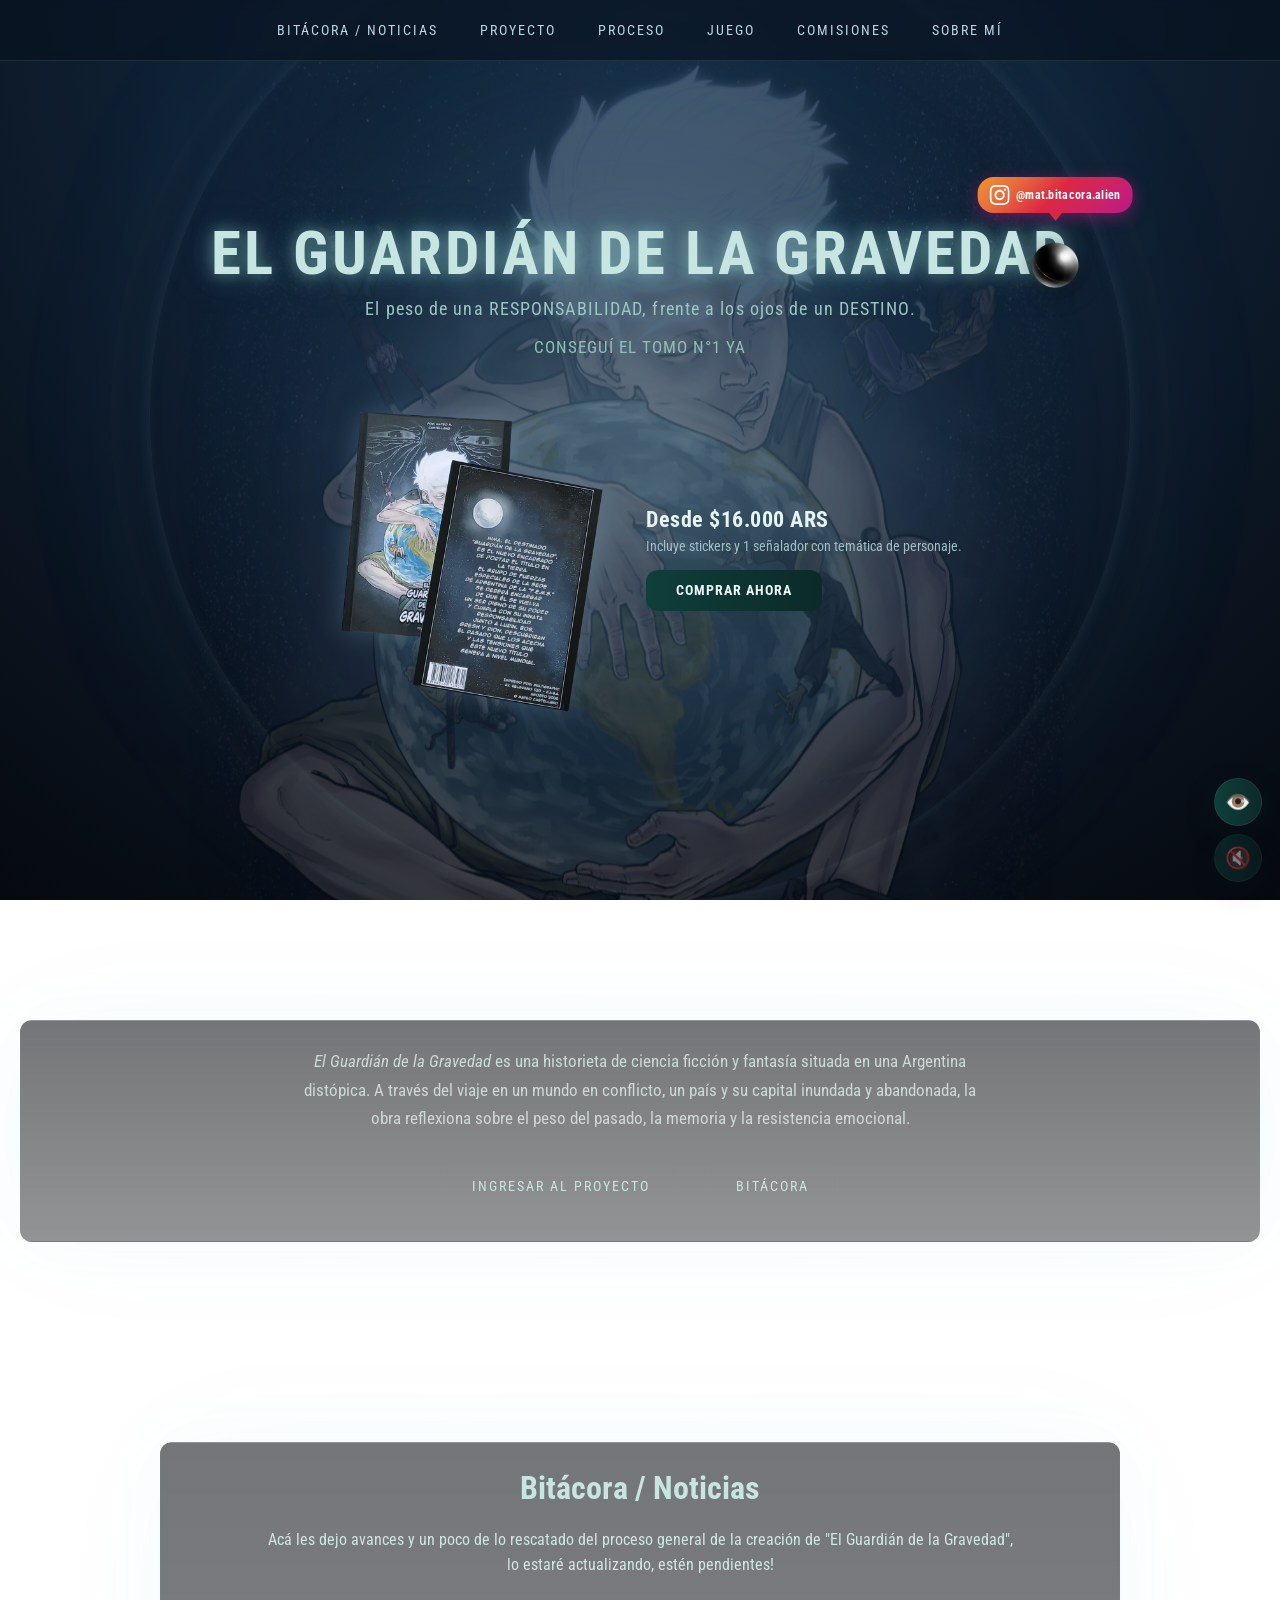
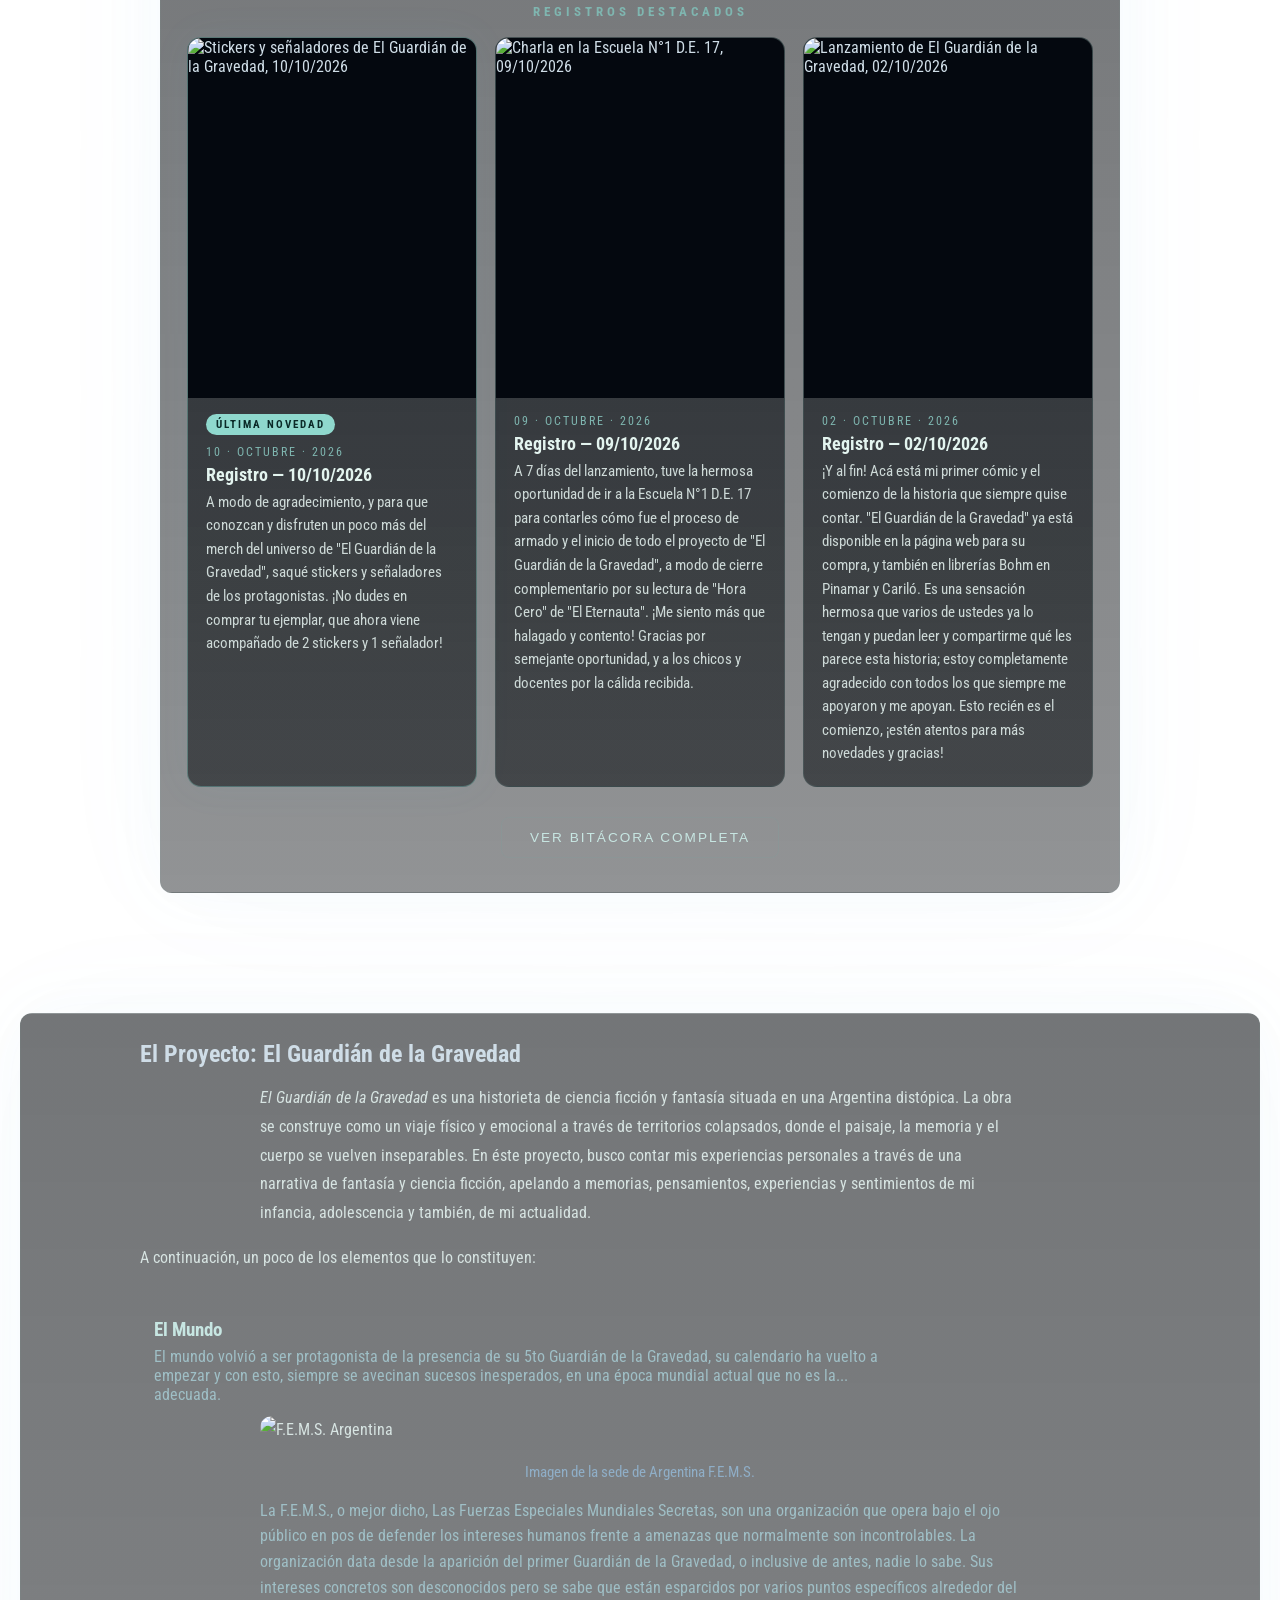
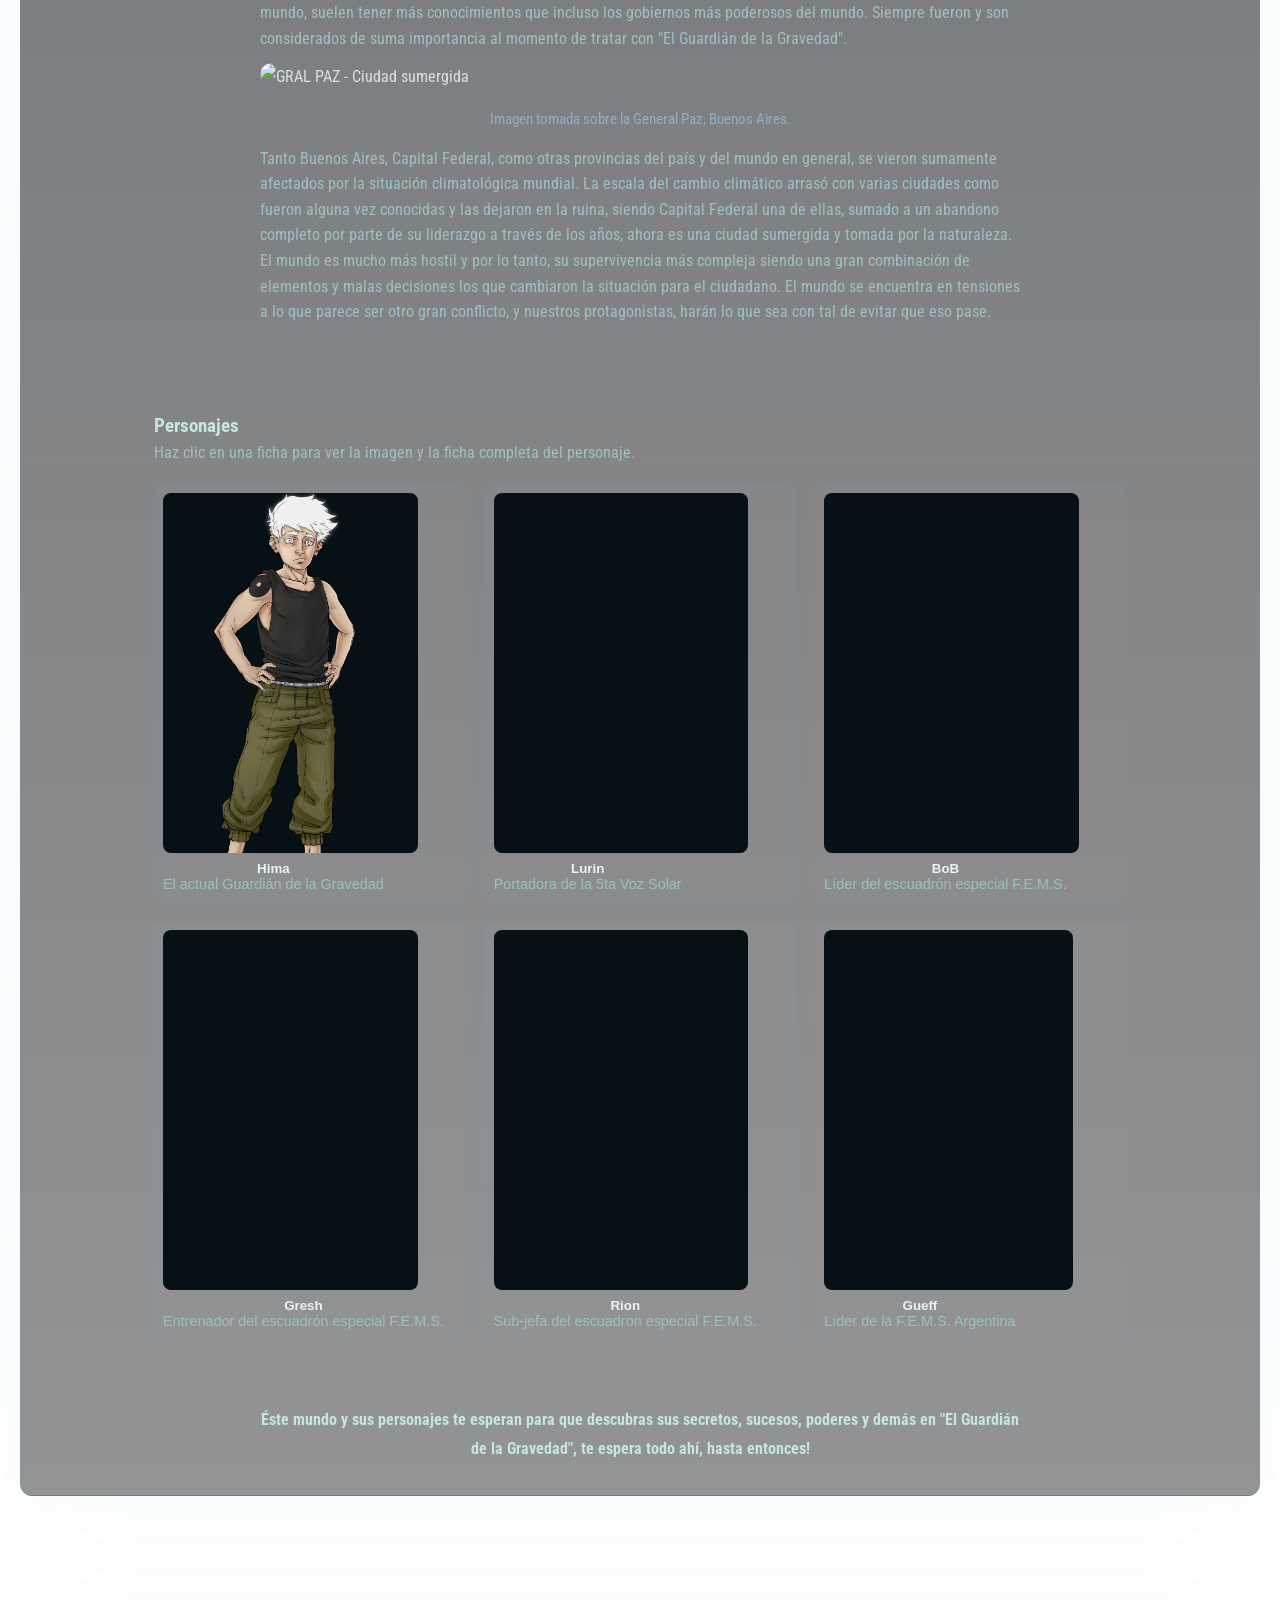
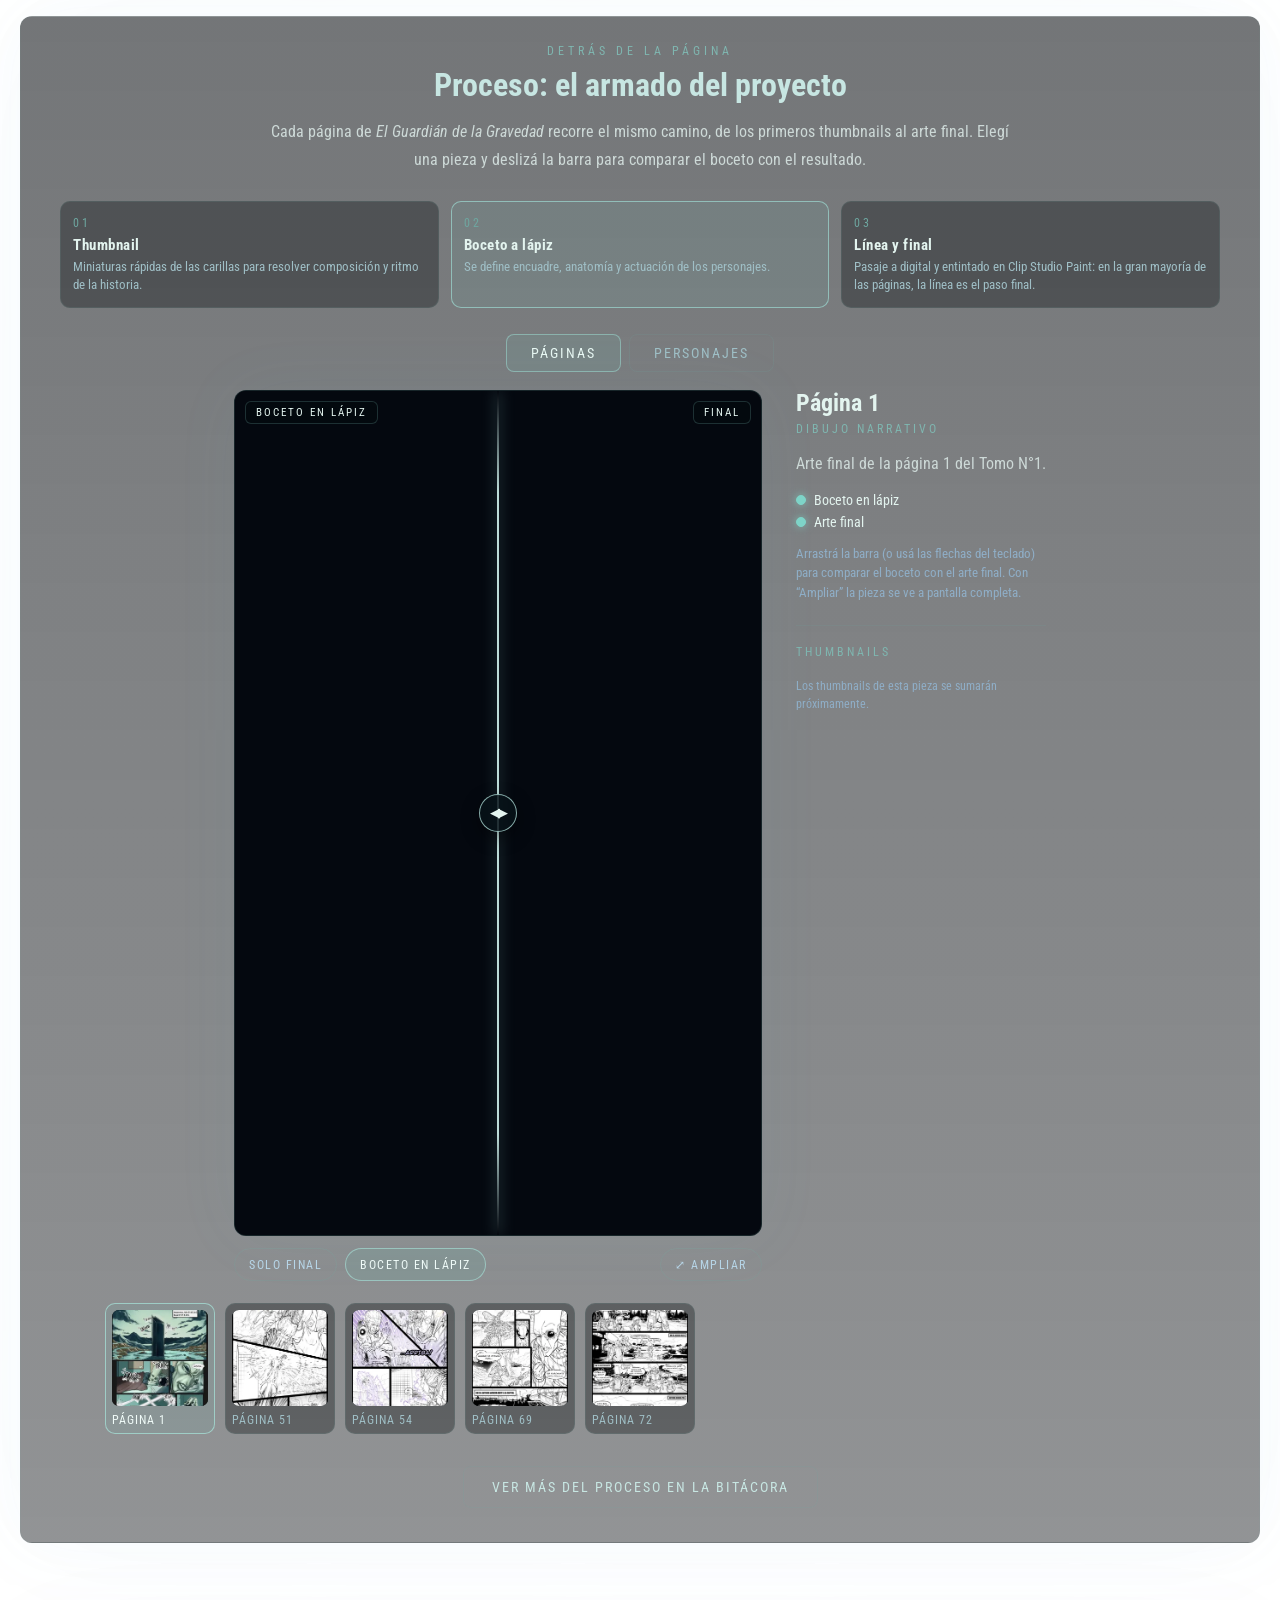
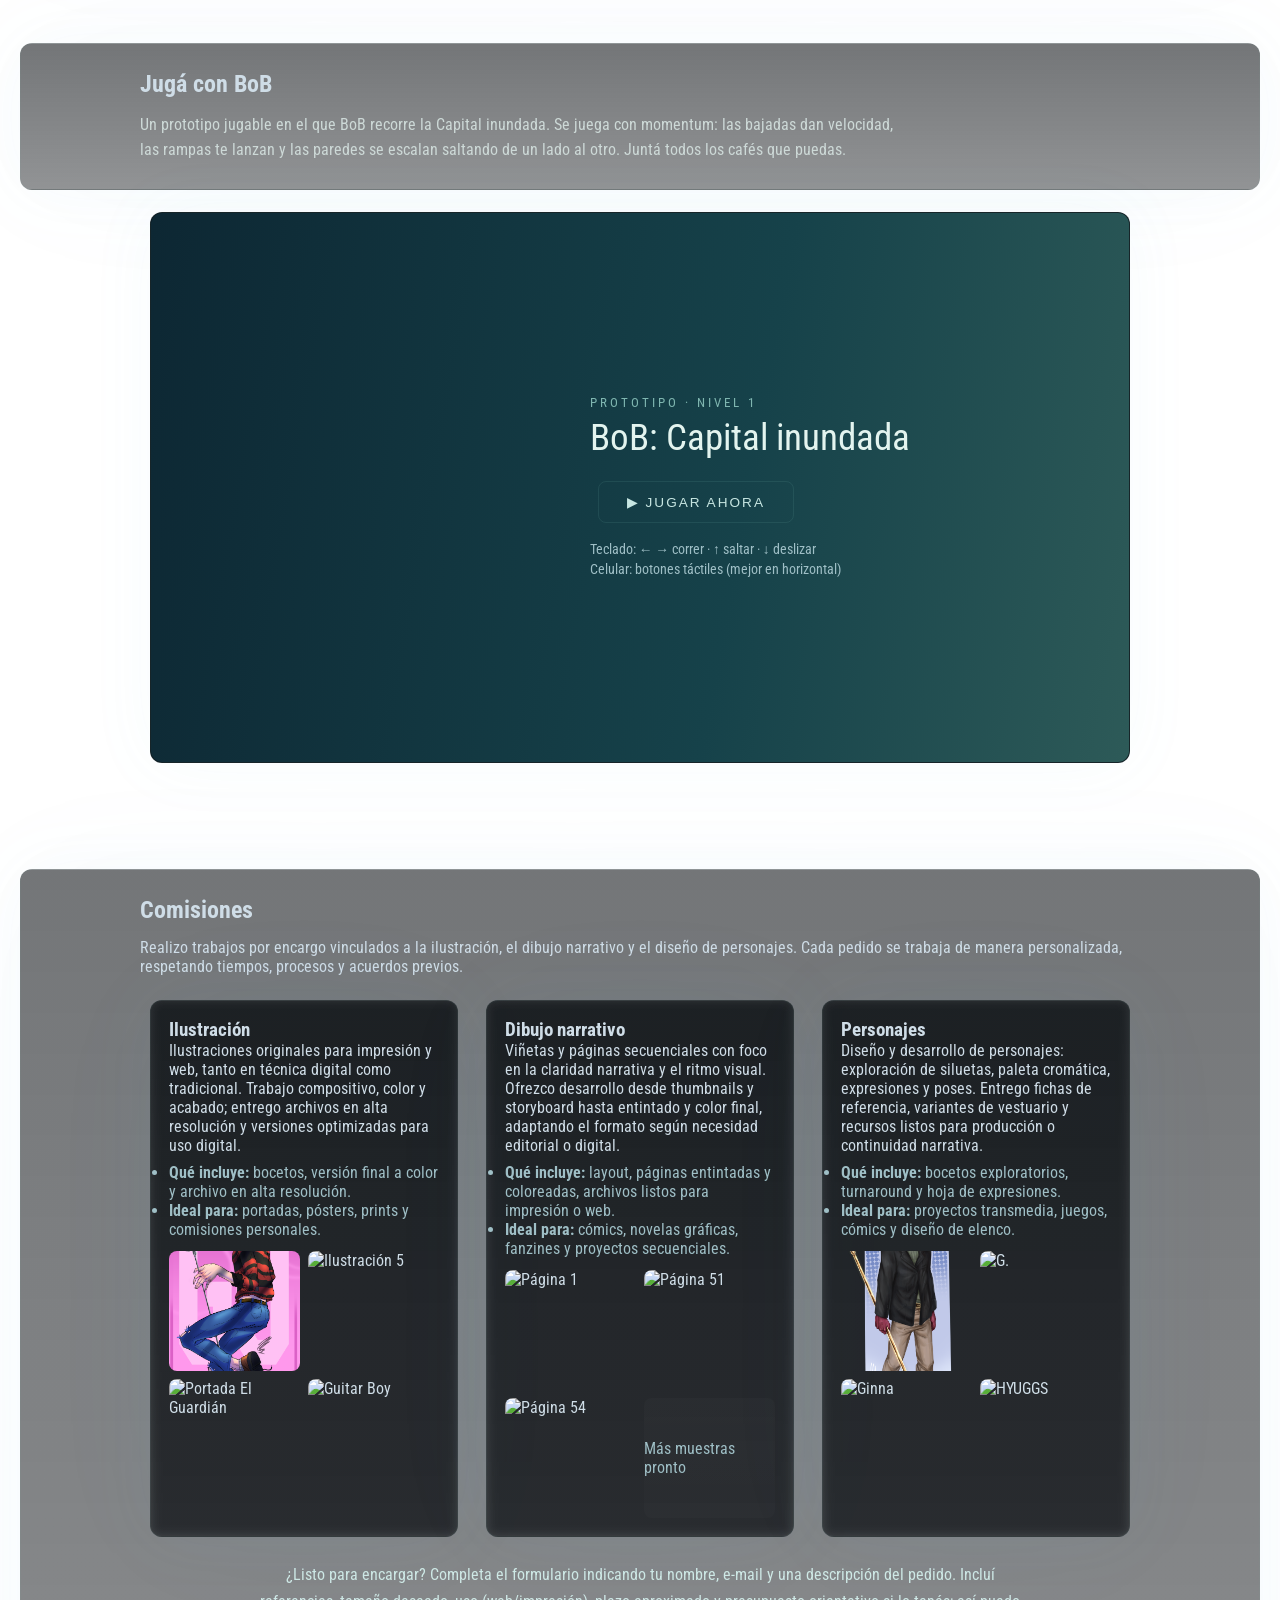
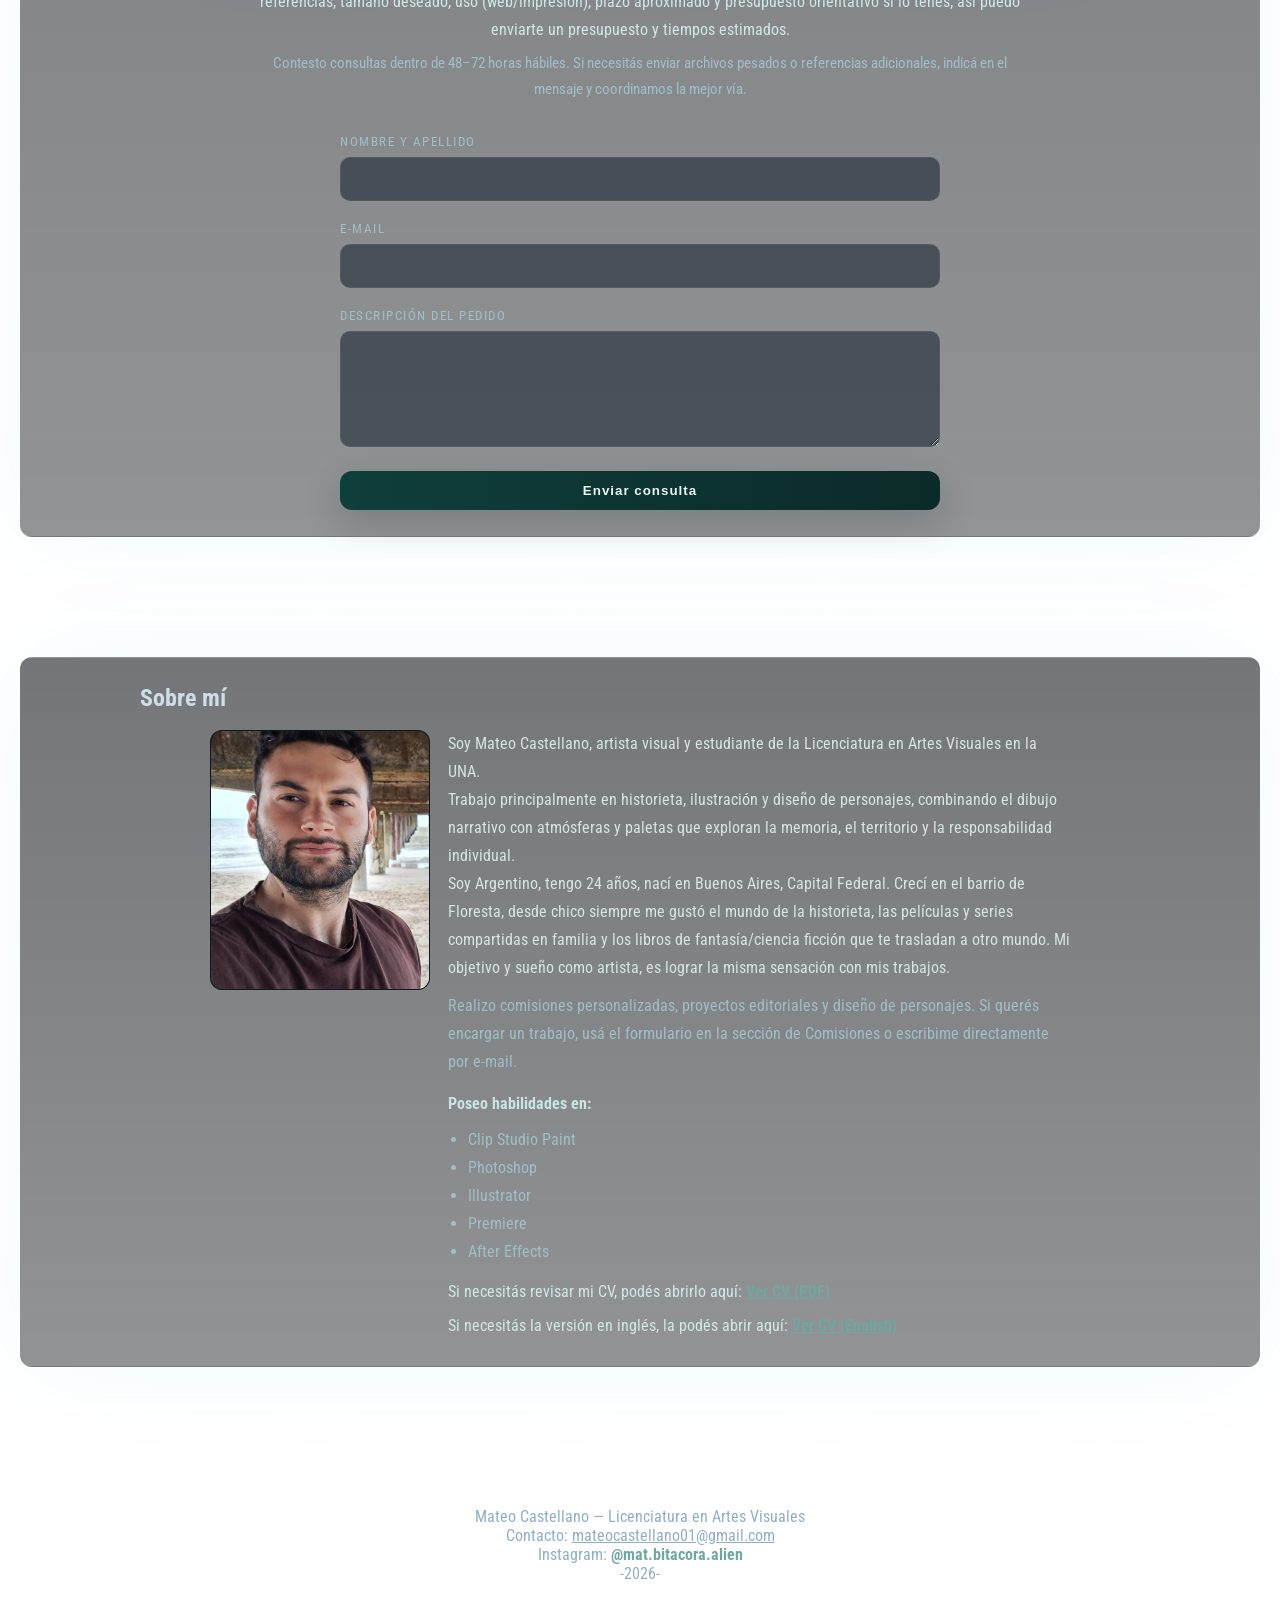
==== commit c888a0fc: "Add files via upload" ====
--- a/index.html
+++ b/index.html
@@ -1167,30 +1167,30 @@
           <h3 class="bitacora-sub">Registros destacados</h3>
           <div class="bitacora-destacadas">
             <article class="entrada entrada-destacada entrada-principal">
-              <div class="bd-media"><video controls preload="metadata" src="BITÁCORA/3-4-26.mp4"></video></div>
+              <div class="bd-media"><img src="BITÁCORA/10-10-26.webp" alt="Stickers y señaladores de El Guardián de la Gravedad, 10/10/2026" loading="lazy" decoding="async"></div>
               <div class="bd-texto">
                 <span class="bd-badge">Última novedad</span>
-                <span class="fecha">03 · Abril · 2026</span>
-                <h3>Registro — 03/04/2026</h3>
-                <p>Con mucha emoción y orgullo, puedo anunciar que el adelanto oficial de el tomo N°1 se encuentra exhibido en la galería artística "La Porteña" en Talcahuano 467 desde el 3 hasta el 18 de Abril, la galería se encuentra abierta de 10 a 21 hrs. los días martes a sábados. Es un orgullo compartir espacio con mis compañeros del final de la carrera para darle un cierre a todo éste camino. Queda poquito parala salida oficial de "El Guardián de la Gravedad"!! Estén atentos para más novedades y pasen por la galería!! Nos estamos viendo, pronto!</p>
+                <span class="fecha">10 · Octubre · 2026</span>
+                <h3>Registro — 10/10/2026</h3>
+                <p>A modo de agradecimiento, y para que conozcan y disfruten un poco más del merch del universo de "El Guardián de la Gravedad", saqué stickers y señaladores de los protagonistas. ¡No dudes en comprar tu ejemplar, que ahora viene acompañado de 2 stickers y 1 señalador!</p>
               </div>
             </article>
 
             <article class="entrada entrada-destacada">
-              <div class="bd-media"><img src="BITÁCORA/28-10-25.jpg" alt="Charla en la Escuela Modelo Sarmiento, 28/10/2025" loading="lazy" decoding="async"></div>
+              <div class="bd-media"><img src="BITÁCORA/9-10-26.webp" alt="Charla en la Escuela N°1 D.E. 17, 09/10/2026" loading="lazy" decoding="async"></div>
               <div class="bd-texto">
-                <span class="fecha">28 · Octubre · 2025</span>
-                <h3>Registro — 28/10/2025</h3>
-                <p>Tuve la suerte de dar una charla informativa de "La Historieta y el Lenguaje Visual de las Imágenes" en la Escuela Modelo Sarmiento, donde estuve toda mi niñez y donde me decidí ser artista; fue todo un orgullo y un primer logro para mí.</p>
+                <span class="fecha">09 · Octubre · 2026</span>
+                <h3>Registro — 09/10/2026</h3>
+                <p>A 7 días del lanzamiento, tuve la hermosa oportunidad de ir a la Escuela N°1 D.E. 17 para contarles cómo fue el proceso de armado y el inicio de todo el proyecto de "El Guardián de la Gravedad", a modo de cierre complementario por su lectura de "Hora Cero" de "El Eternauta". ¡Me siento más que halagado y contento! Gracias por semejante oportunidad, y a los chicos y docentes por la cálida recibida.</p>
               </div>
             </article>
 
             <article class="entrada entrada-destacada">
-              <div class="bd-media"><video controls preload="metadata" src="BITÁCORA/5-10-25.mp4"></video></div>
+              <div class="bd-media"><img src="BITÁCORA/2-10-26.webp" alt="Lanzamiento de El Guardián de la Gravedad, 02/10/2026" loading="lazy" decoding="async"></div>
               <div class="bd-texto">
-                <span class="fecha">05 · Octubre · 2025</span>
-                <h3>Registro — 05/10/2025</h3>
-                <p>Por fin! Terminé todas las páginas que integran a "El Guardián de la Gravedad" Tomo n°1, siendo un total de 104 páginas. Cada vez más cerquita de terminar.</p>
+                <span class="fecha">02 · Octubre · 2026</span>
+                <h3>Registro — 02/10/2026</h3>
+                <p>¡Y al fin! Acá está mi primer cómic y el comienzo de la historia que siempre quise contar. "El Guardián de la Gravedad" ya está disponible en la página web para su compra, y también en librerías Bohm en Pinamar y Cariló. Es una sensación hermosa que varios de ustedes ya lo tengan y puedan leer y compartirme qué les parece esta historia; estoy completamente agradecido con todos los que siempre me apoyaron y me apoyan. Esto recién es el comienzo, ¡estén atentos para más novedades y gracias!</p>
               </div>
             </article>
           </div>
@@ -1203,6 +1203,18 @@
           <h3 class="bitacora-sub">Bitácora completa</h3>
           <div class="bitacora-filtros" id="bitacora-filtros" role="group" aria-label="Filtrar por año"></div>
           <div class="bitacora-list">
+          <article class="entrada">
+            <span class="fecha">04 · Agosto · 2026</span>
+            <h3>Registro — 04/08/2026</h3>
+            <img src="BITÁCORA/4-8-26.webp" alt="Fin de materias de la facultad, 04/08/2026" loading="lazy">
+            <p>¡Por fin terminé todas las materias de la facultad! Estoy a un pasito de recibirme, con el proyecto ya casi listo... Cuántas emociones y nervios, pero sobre todo, mucha ilusión por lo que se viene.</p>
+          </article>
+          <article class="entrada">
+            <span class="fecha">03 · Abril · 2026</span>
+            <h3>Registro — 03/04/2026</h3>
+            <video controls src="BITÁCORA/3-4-26.mp4" loading="lazy"></video>
+            <p>Con mucha emoción y orgullo, puedo anunciar que el adelanto oficial de el tomo N°1 se encuentra exhibido en la galería artística "La Porteña" en Talcahuano 467 desde el 3 hasta el 18 de Abril, la galería se encuentra abierta de 10 a 21 hrs. los días martes a sábados. Es un orgullo compartir espacio con mis compañeros del final de la carrera para darle un cierre a todo éste camino. Queda poquito parala salida oficial de "El Guardián de la Gravedad"!! Estén atentos para más novedades y pasen por la galería!! Nos estamos viendo, pronto!</p>
+          </article>
           <article class="entrada">
             <span class="fecha">25 · Diciembre · 2025</span>
             <h3>Registro — 25/12/2025</h3>
@@ -1220,6 +1232,20 @@
             <h3>Registro — 25/11/2025</h3>
             <video controls src="BITÁCORA/25-11-25.mp4" loading="lazy"></video>
             <p>Fue el último día de cursada, mi último día en la facultad y encaminado a preparar y presentar la tesis. Fue un día muy especial y hermosa forma de cerrar el año universitario.</p>
+          </article>
+
+          <article class="entrada">
+            <span class="fecha">28 · Octubre · 2025</span>
+            <h3>Registro — 28/10/2025</h3>
+            <img src="BITÁCORA/28-10-25.jpg" alt="Charla en la Escuela Modelo Sarmiento, 28/10/2025" loading="lazy">
+            <p>Tuve la suerte de dar una charla informativa de "La Historieta y el Lenguaje Visual de las Imágenes" en la Escuela Modelo Sarmiento, donde estuve toda mi niñez y donde me decidí ser artista; fue todo un orgullo y un primer logro para mí.</p>
+          </article>
+
+          <article class="entrada">
+            <span class="fecha">05 · Octubre · 2025</span>
+            <h3>Registro — 05/10/2025</h3>
+            <video controls src="BITÁCORA/5-10-25.mp4" loading="lazy"></video>
+            <p>Por fin! Terminé todas las páginas que integran a "El Guardián de la Gravedad" Tomo n°1, siendo un total de 104 páginas. Cada vez más cerquita de terminar.</p>
           </article>
 
           <article class="entrada">
